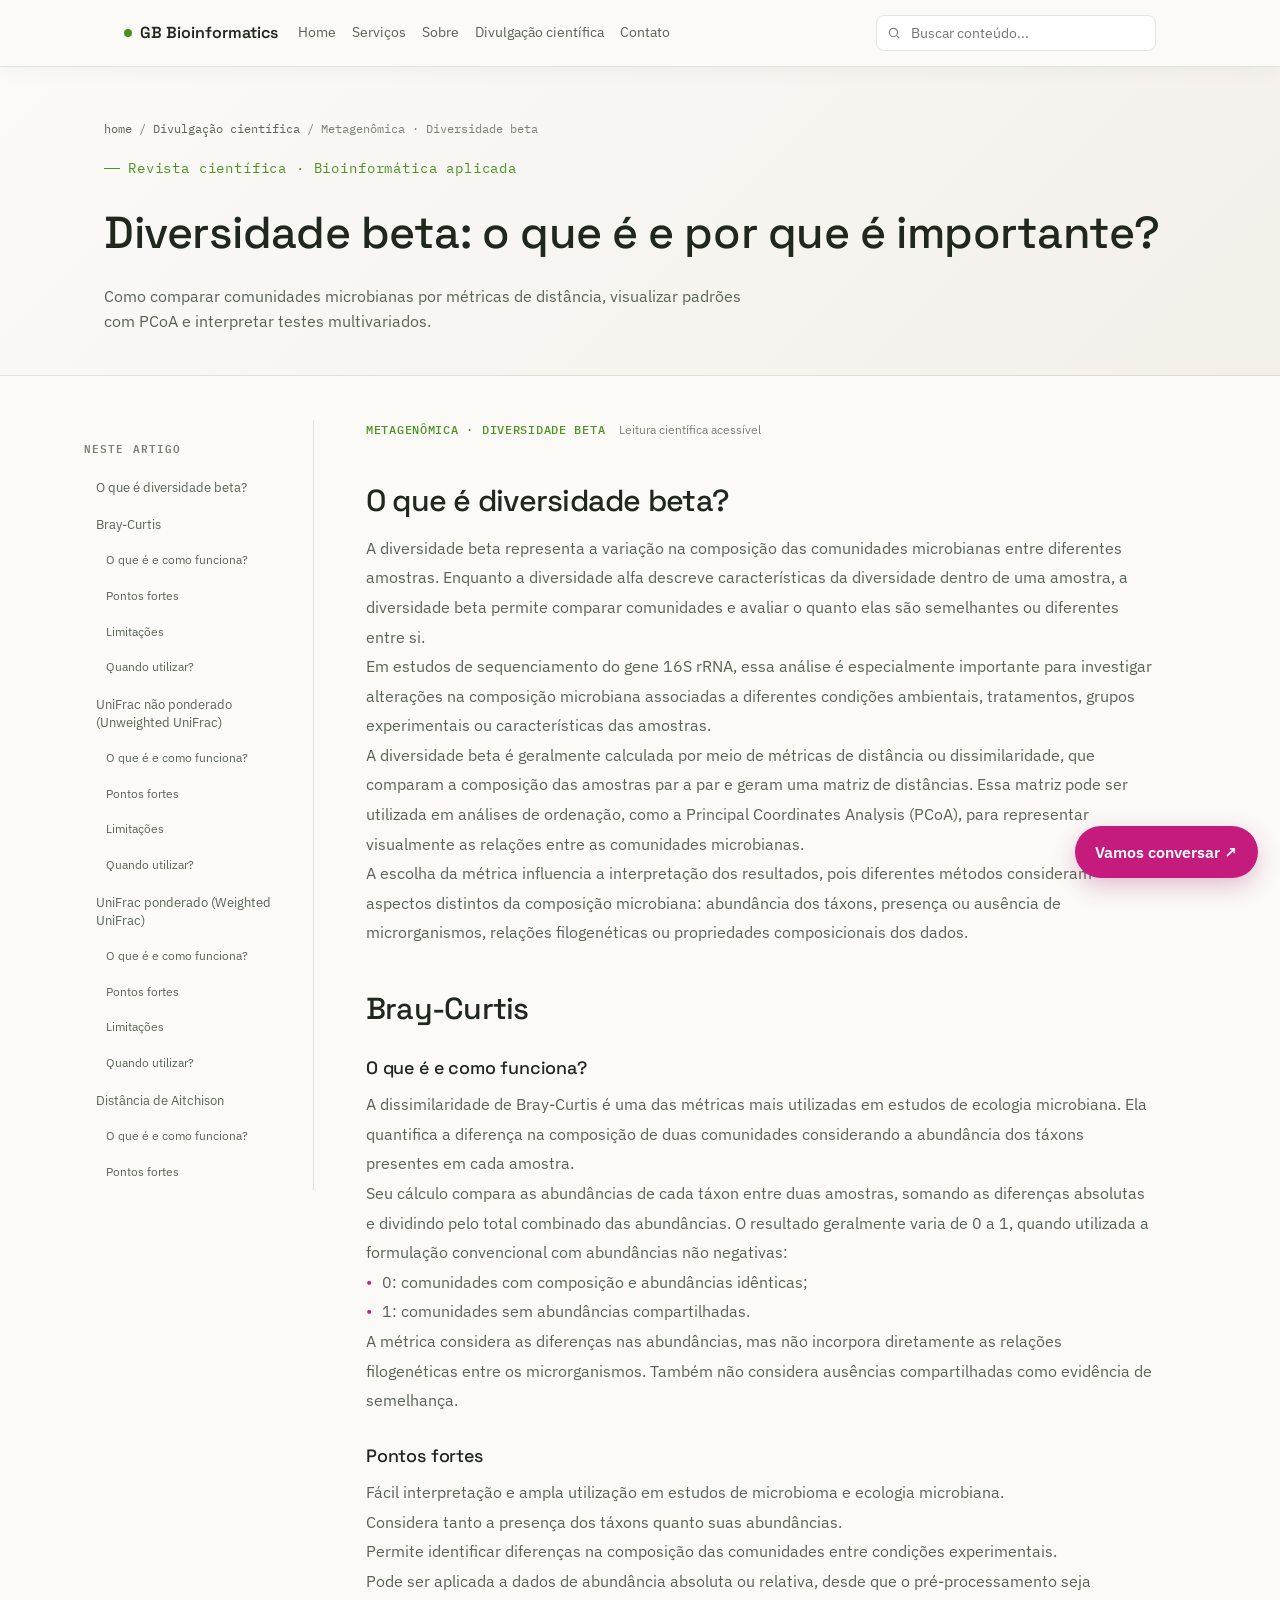
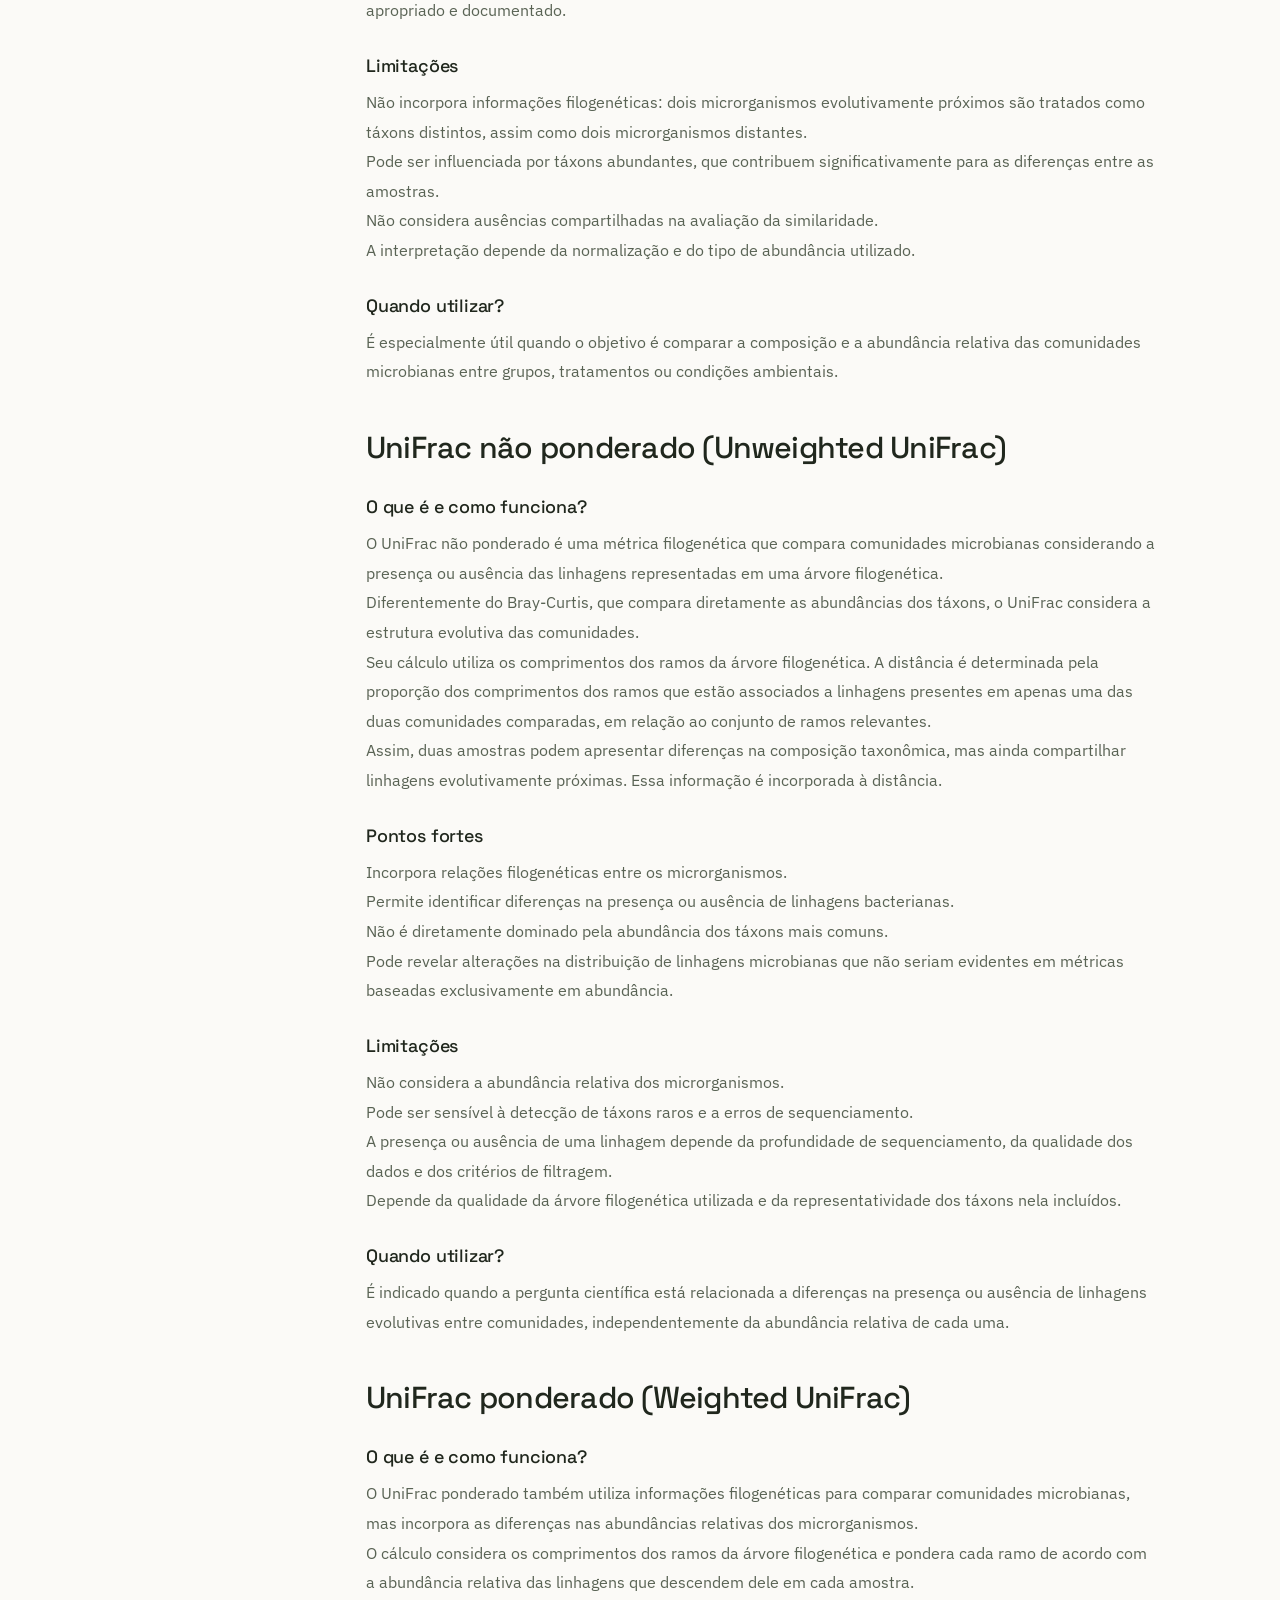
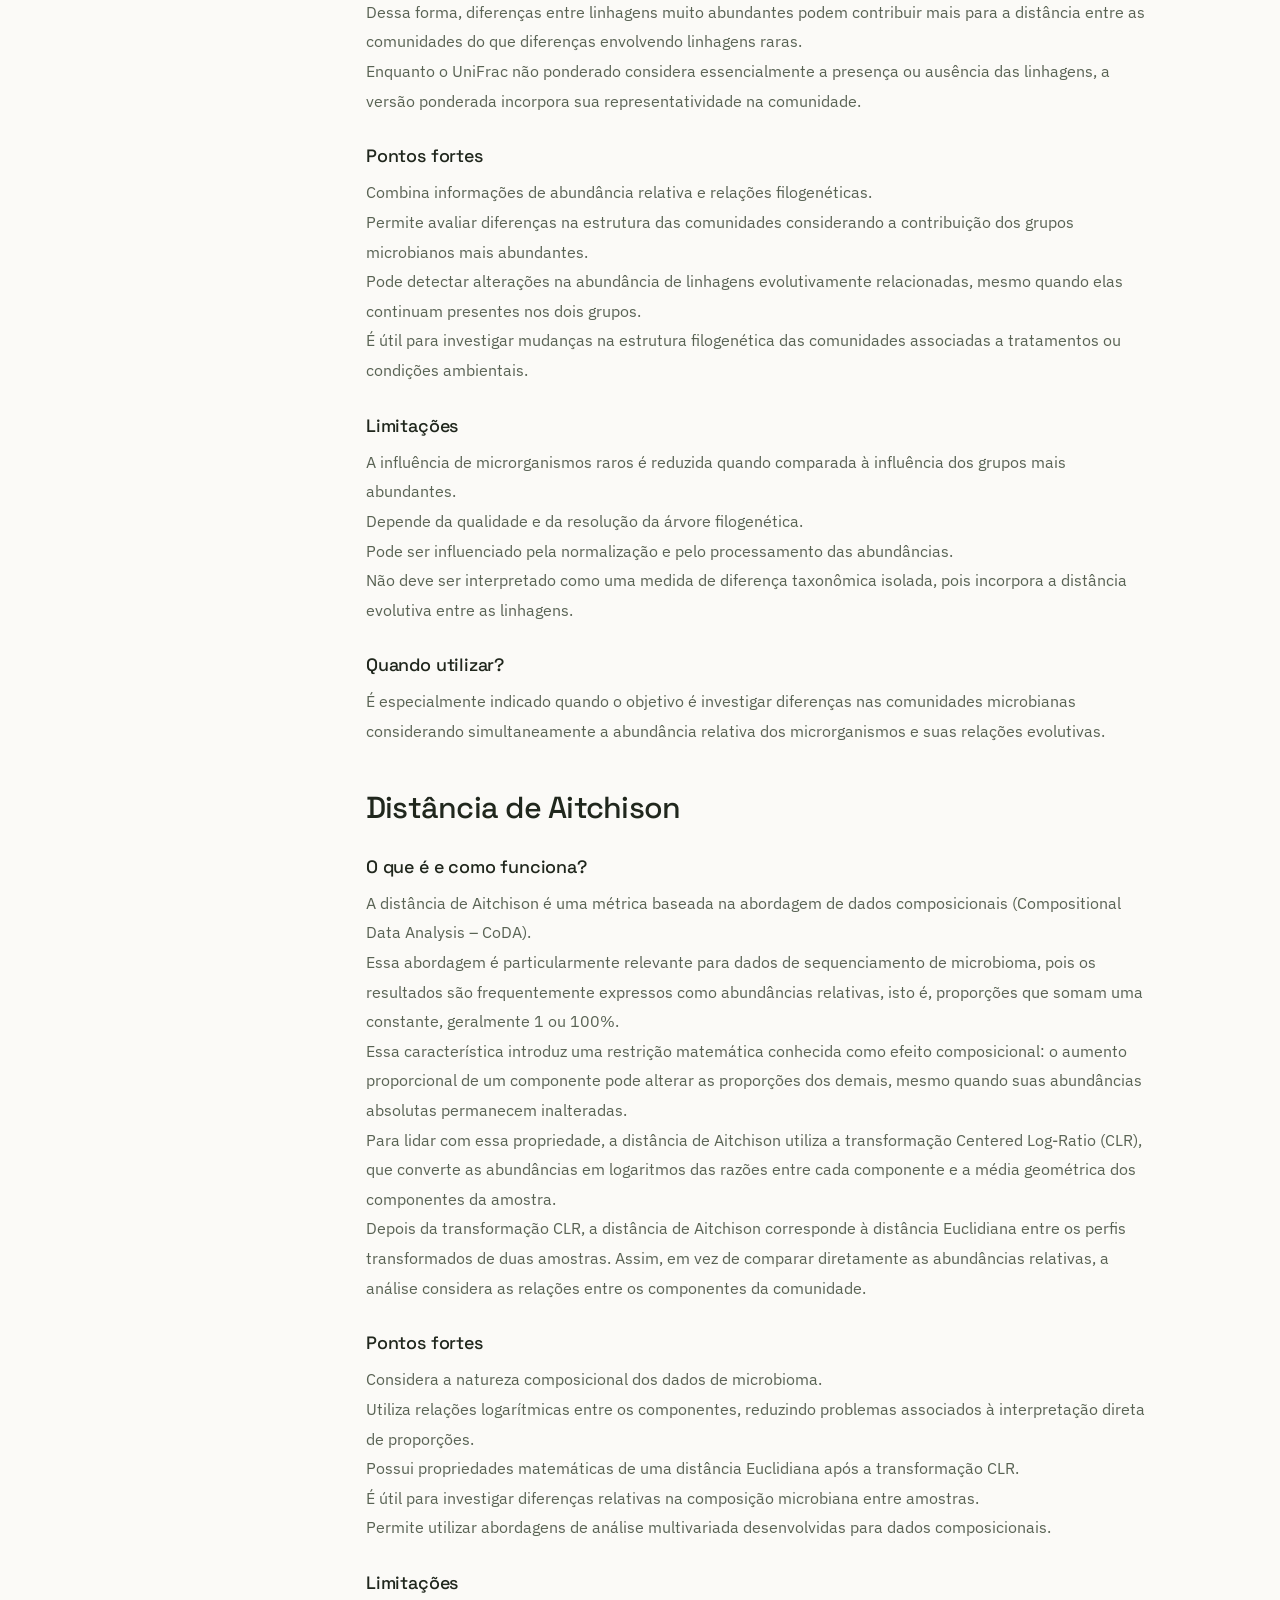
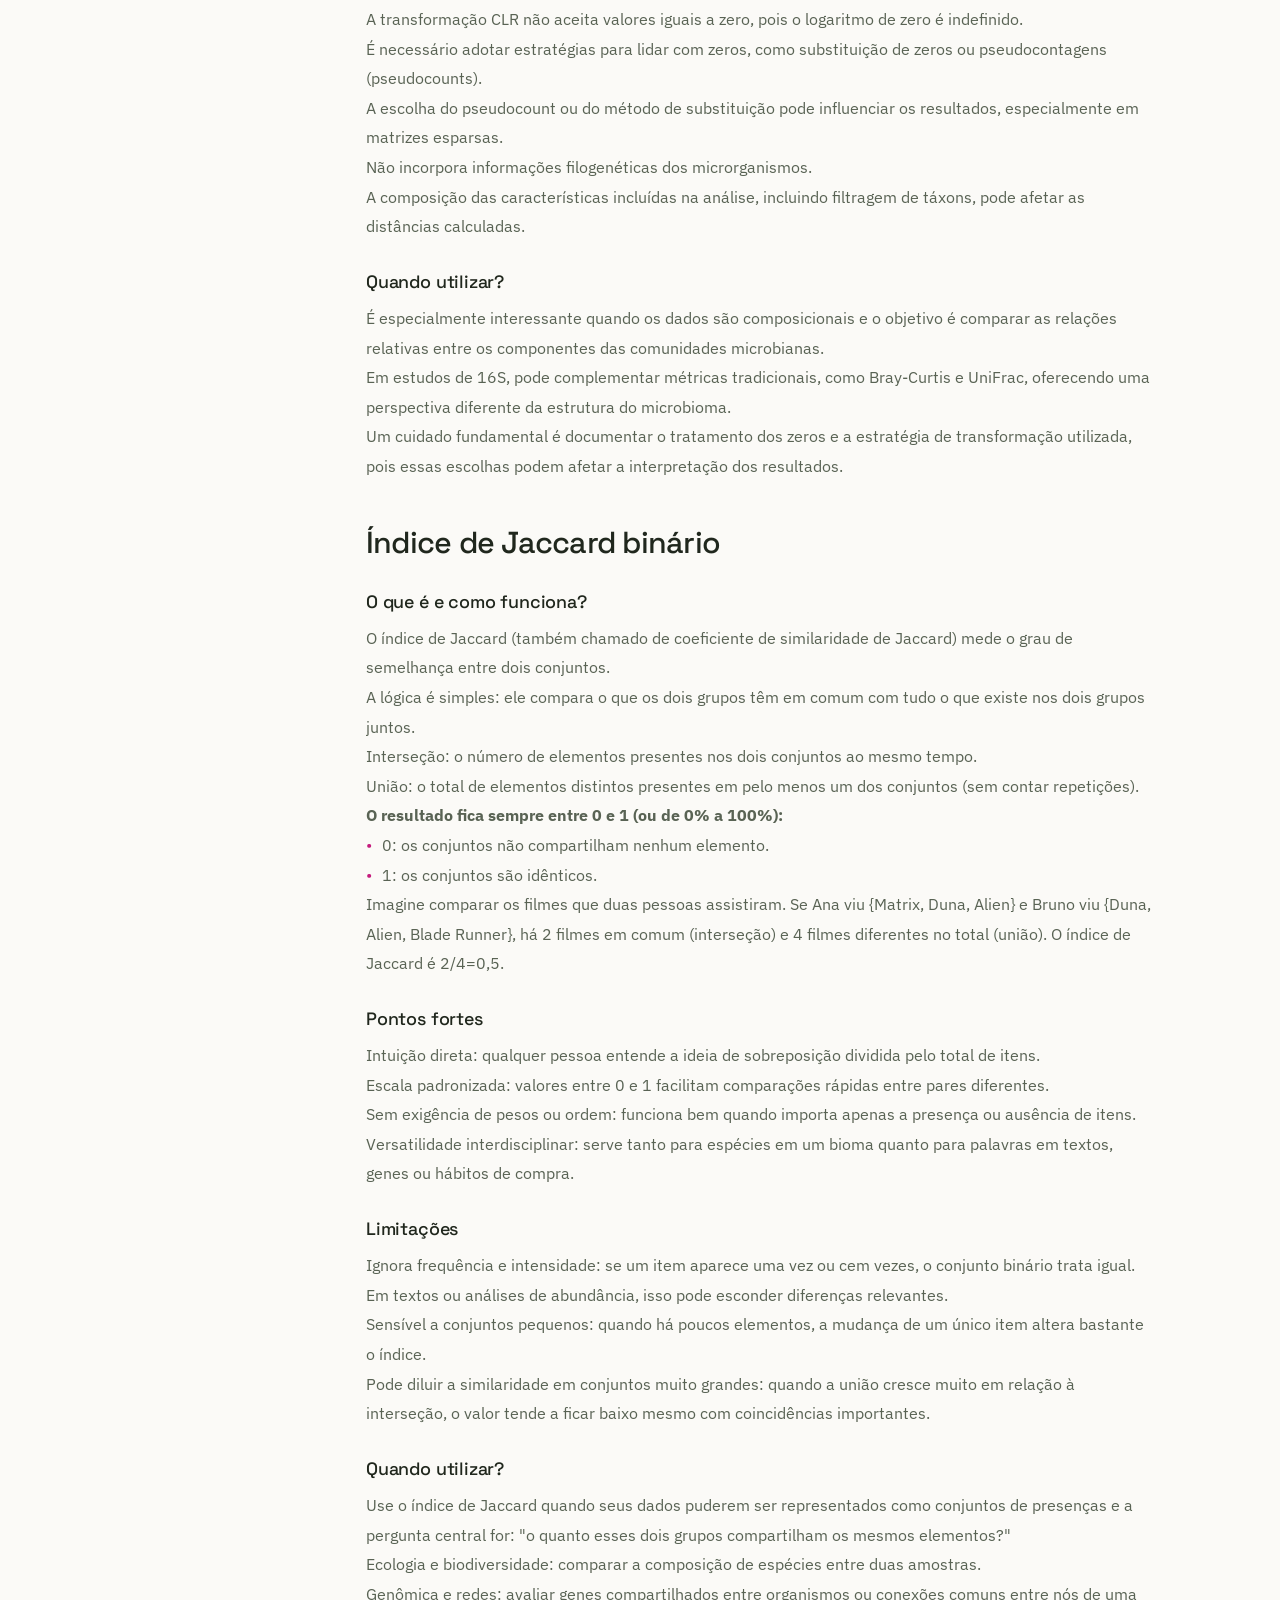
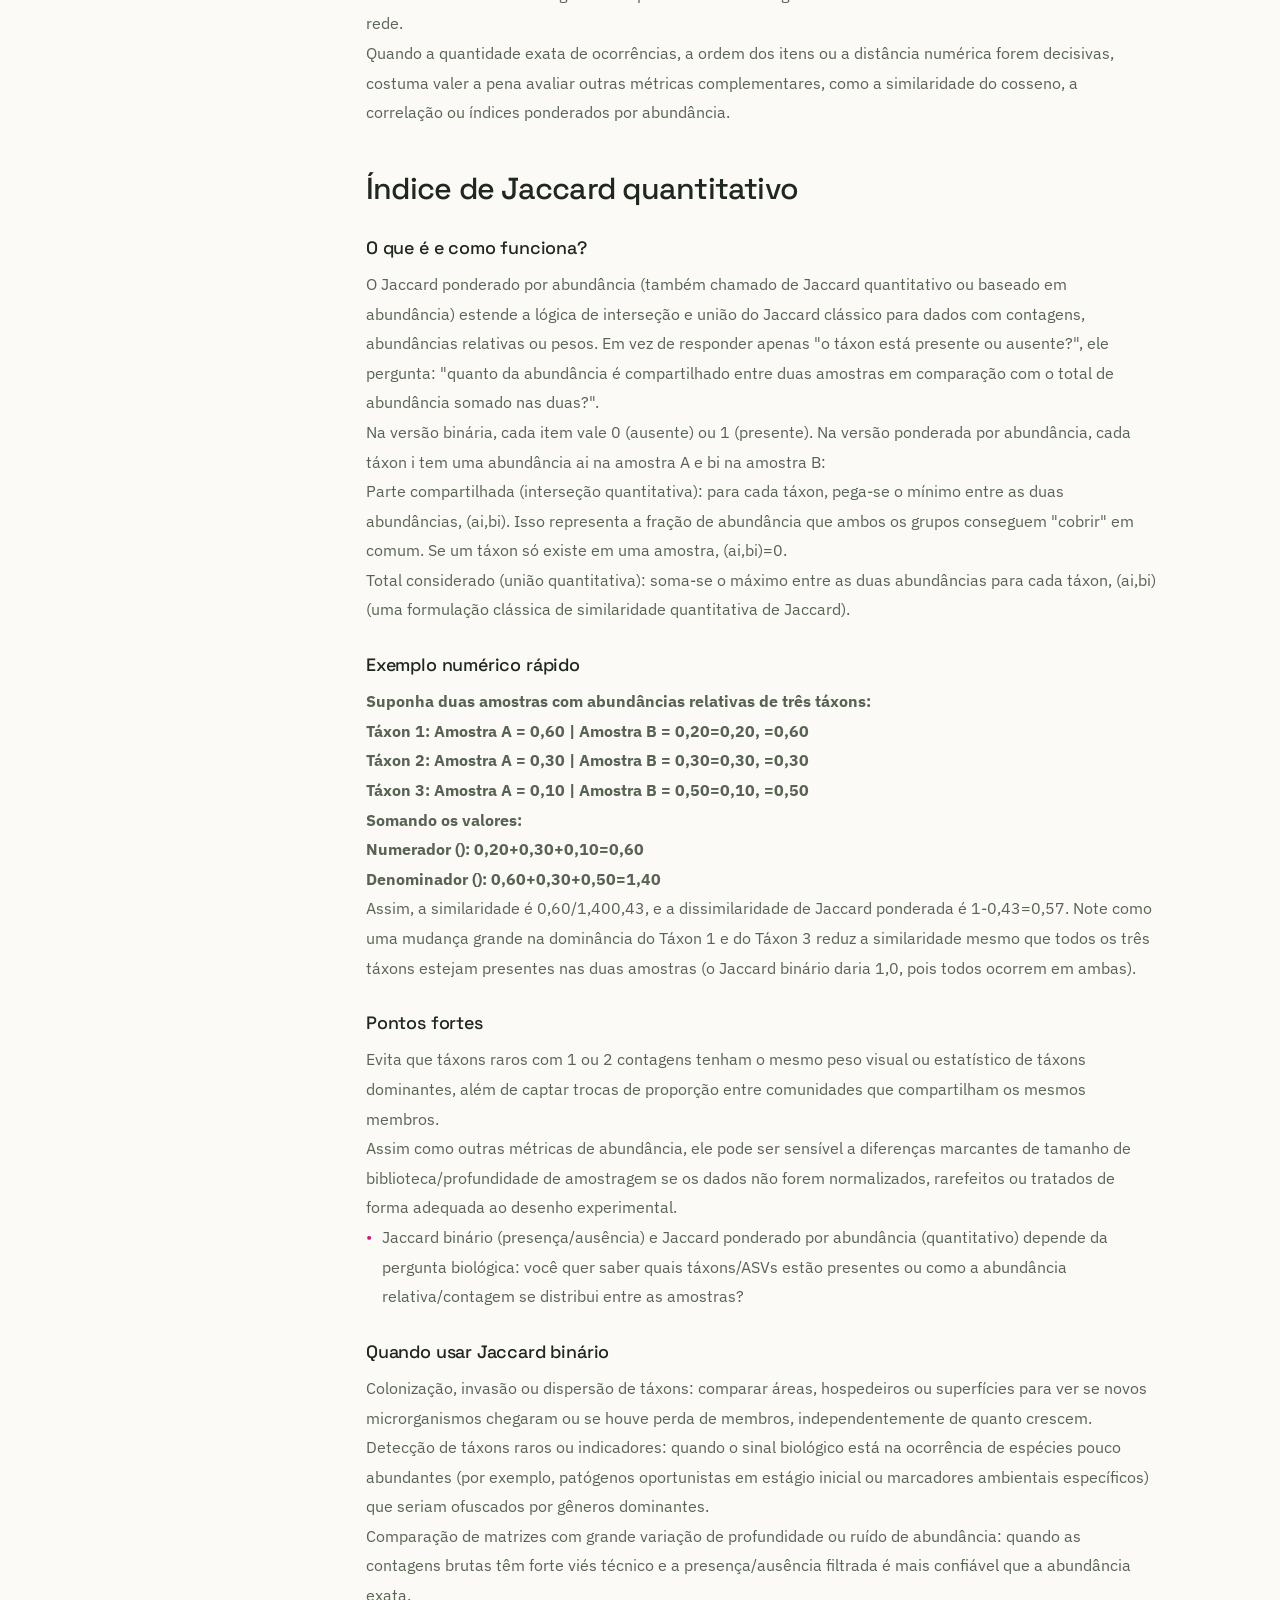
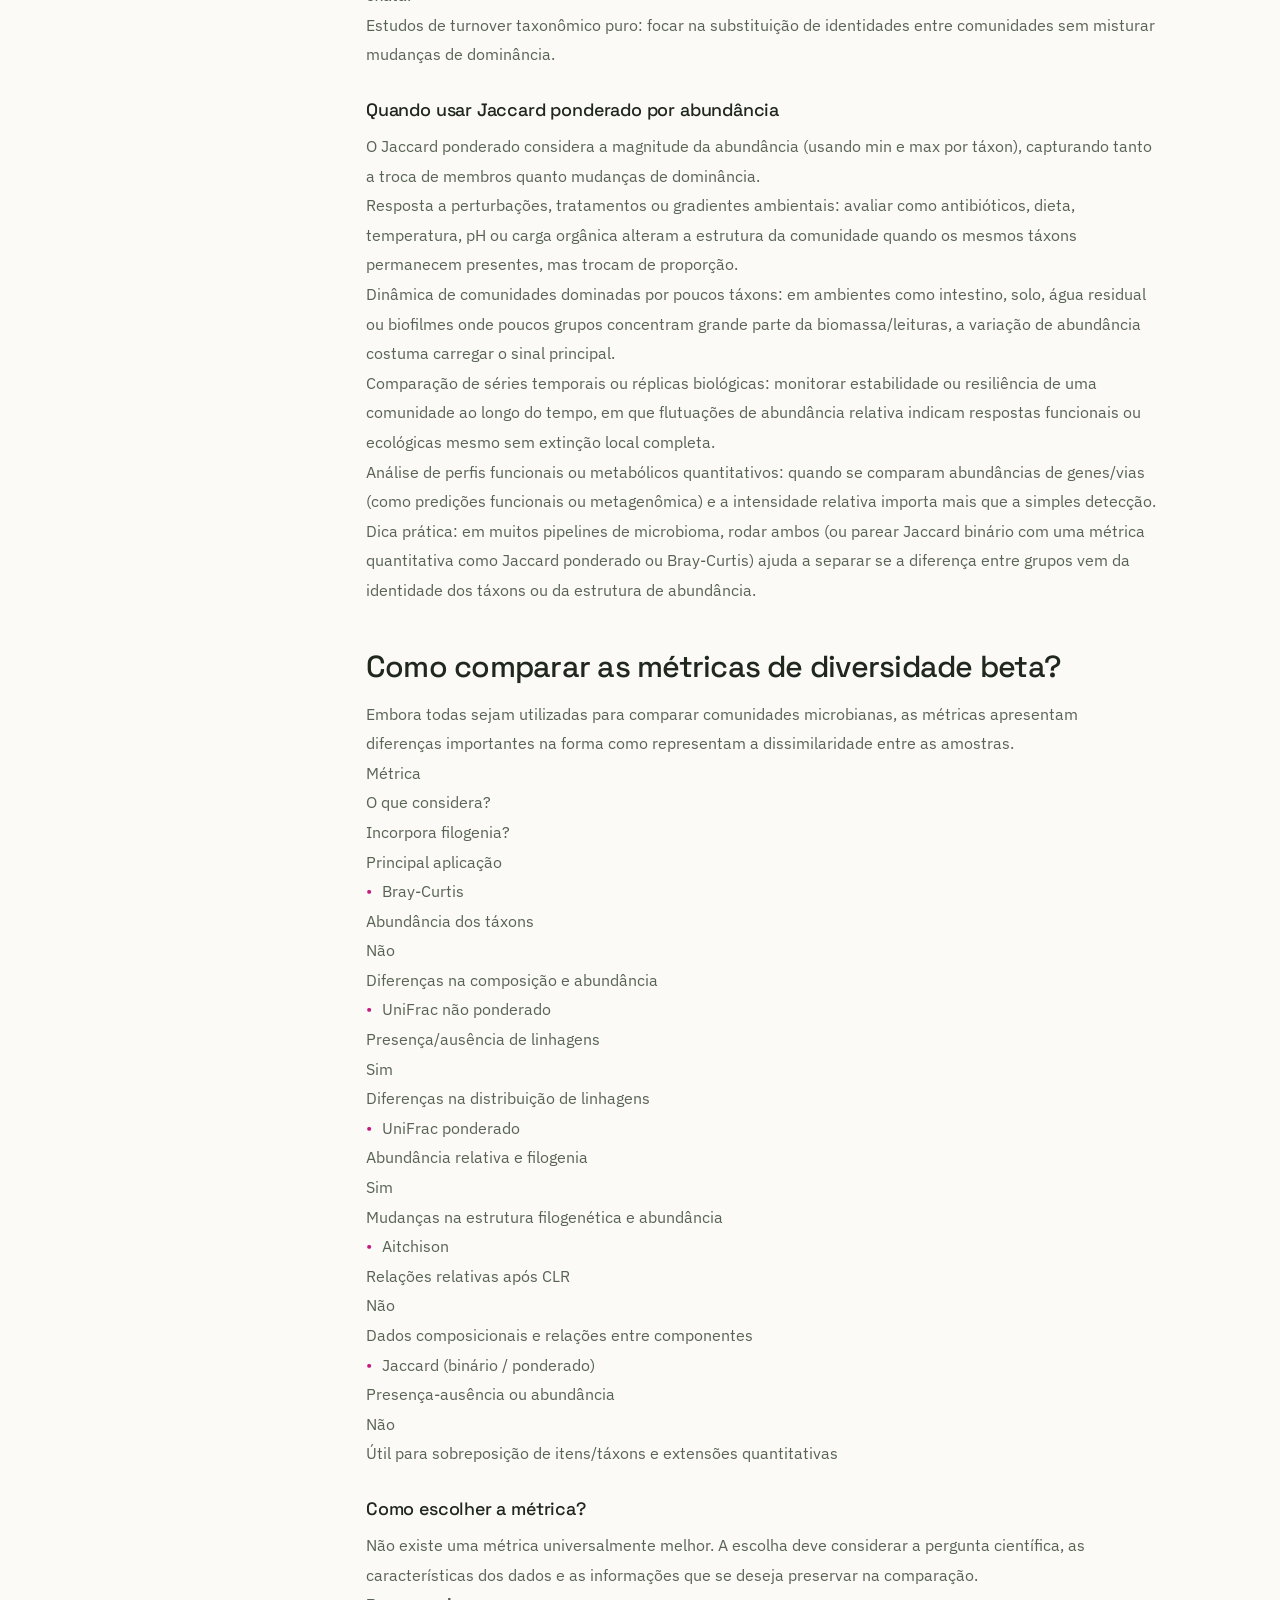
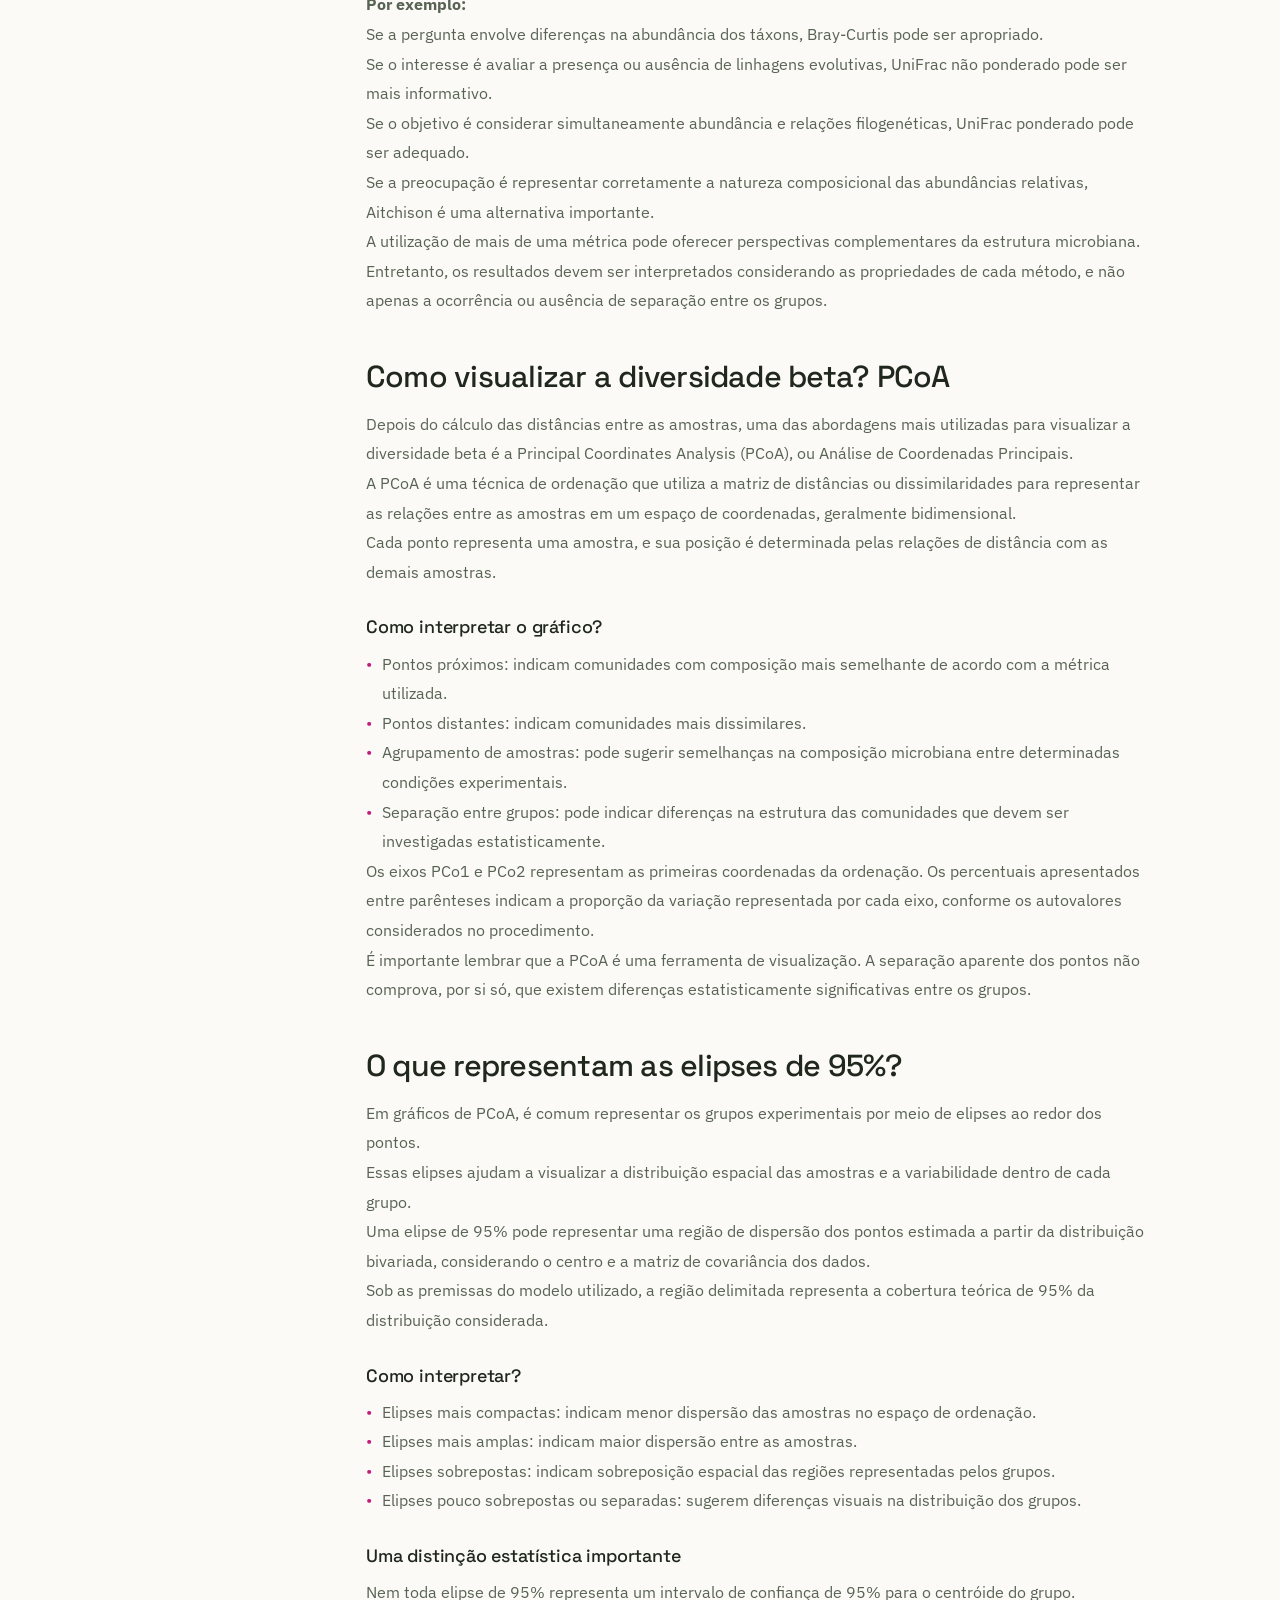
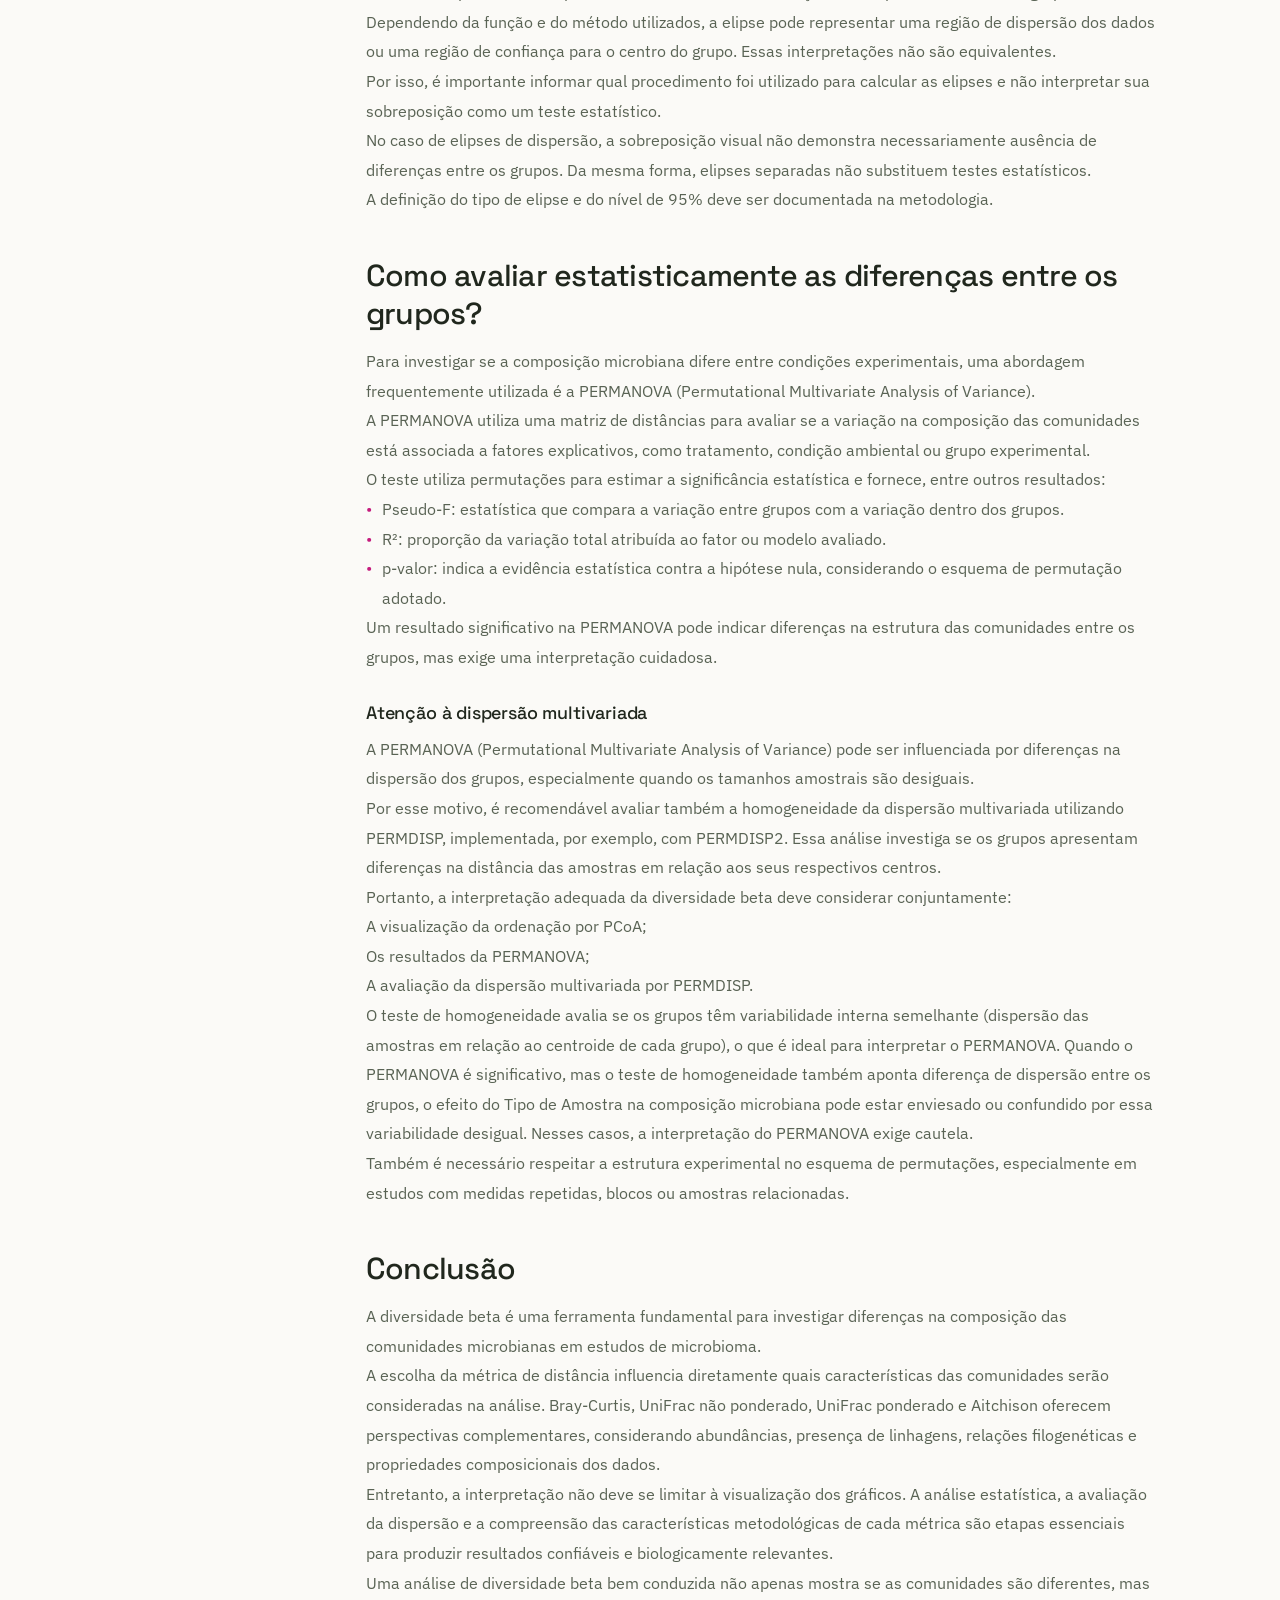
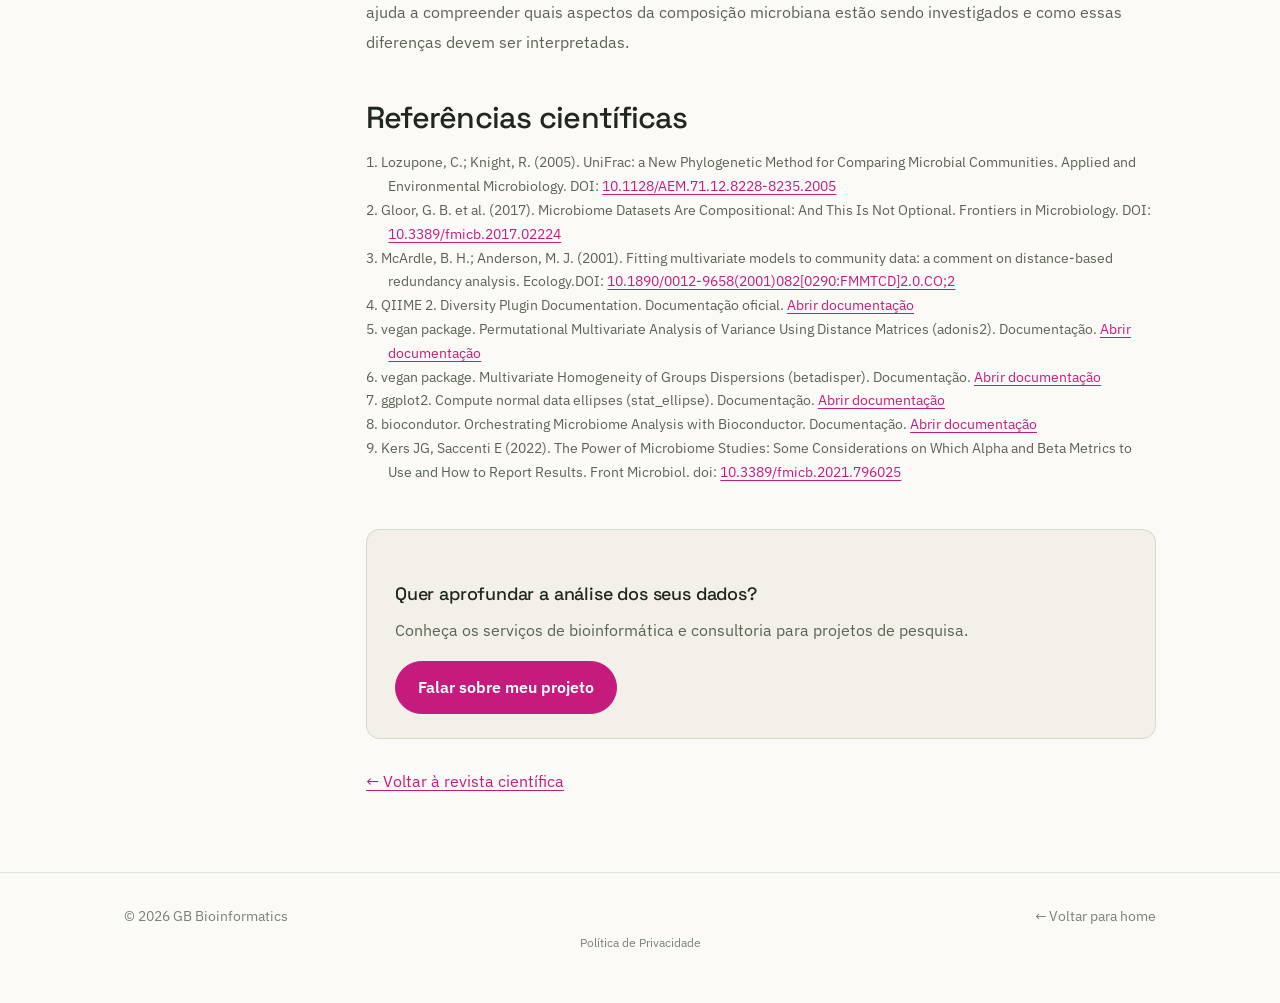
==== artigo-diversidade-beta.html @ c10f58a5 "Add files via upload" ====
<!DOCTYPE html>

<html lang="pt-BR">

  <head>

    <meta charset="UTF-8">

    <meta name="viewport" content="width=device-width, initial-scale=1.0">

    <title>Diversidade beta: o que é e por que é importante? | GB Bioinformatics
    
    </title>

    <meta name="description" content="Artigo sobre diversidade beta em microbiomas: Bray-Curtis, UniFrac, Aitchison, Jaccard, PCoA, elipses de 95%, PERMANOVA e PERMDISP.">

    <link rel="stylesheet" href="style.css">

    <link rel="preconnect" href="https://fonts.googleapis.com">

    <link rel="preconnect" href="https://fonts.gstatic.com" crossorigin>

    <link href="https://fonts.googleapis.com/css2?family=Space+Grotesk:wght@400;500;600&family=IBM+Plex+Sans:wght@400;500&family=IBM+Plex+Mono:wght@400;500&display=swap" rel="stylesheet">
  </head>

  <body>

    <nav class="nav">

      <div class="nav-inner"><button class="nav-toggle" id="nav-toggle" aria-label="Abrir menu"><span></span><span></span><span></span></button><a href="index.html" class="brand"><span class="brand-dot"></span>GB Bioinformatics</a>
        
        <div class="nav-links"><a href="index.html">Home</a><a href="index.html#servicos">Serviços</a><a href="index.html#sobre">Sobre</a><a href="divulgacao-cientifica.html">Divulgação científica</a><a href="index.html#contato">Contato</a>
        </div>

        <div class="nav-search"><input type="text" id="site-search" placeholder="Buscar conteúdo..." autocomplete="off">
          
          <div class="search-results" id="search-results">
          </div>
        </div>
      </div>
    </nav>

    <header class="detail-hero editorial-hero">

      <div class="container">

        <p class="breadcrumb"><a href="index.html">home</a> / <a href="divulgacao-cientifica.html">Divulgação científica</a> / Metagenômica · Diversidade beta
        
        </p>

        <p class="eyebrow">Revista científica · Bioinformática aplicada
        
        </p>

        <h1>Diversidade beta: o que é e por que é importante?
        
        </h1>

        <p class="lead">Como comparar comunidades microbianas por métricas de distância, visualizar padrões com PCoA e interpretar testes multivariados.
        
        </p>
      </div>
    </header>

    <section class="editorial-section">

      <div class="container editorial-layout">

        <aside class="article-toc" id="article-toc">

          <p class="toc-title">Neste artigo
          
          </p>

          <nav aria-label="Índice do artigo">
          </nav>
        </aside>

        <article class="article-content" id="article-content">

          <div class="article-meta"><span class="article-label">Metagenômica · Diversidade beta</span><span>Leitura científica acessível</span>
          </div>

          <h2 id="introducao">O que é diversidade beta?
          
          </h2>

          <p>A diversidade beta representa a variação na composição das comunidades microbianas entre diferentes amostras. Enquanto a diversidade alfa descreve características da diversidade dentro de uma amostra, a diversidade beta permite comparar comunidades e avaliar o quanto elas são semelhantes ou diferentes entre si.
          
          </p>

          <p>Em estudos de sequenciamento do gene 16S rRNA, essa análise é especialmente importante para investigar alterações na composição microbiana associadas a diferentes condições ambientais, tratamentos, grupos experimentais ou características das amostras.
          
          </p>

          <p>A diversidade beta é geralmente calculada por meio de métricas de distância ou dissimilaridade, que comparam a composição das amostras par a par e geram uma matriz de distâncias. Essa matriz pode ser utilizada em análises de ordenação, como a Principal Coordinates Analysis (PCoA), para representar visualmente as relações entre as comunidades microbianas.
          
          </p>

          <p>A escolha da métrica influencia a interpretação dos resultados, pois diferentes métodos consideram aspectos distintos da composição microbiana: abundância dos táxons, presença ou ausência de microrganismos, relações filogenéticas ou propriedades composicionais dos dados.
          
          </p>

          <h2 id="bray-curtis">Bray-Curtis
          
          </h2>

          <h3>O que é e como funciona?
          
          </h3>

          <p>A dissimilaridade de Bray-Curtis é uma das métricas mais utilizadas em estudos de ecologia microbiana. Ela quantifica a diferença na composição de duas comunidades considerando a abundância dos táxons presentes em cada amostra.
          
          </p>

          <p>Seu cálculo compara as abundâncias de cada táxon entre duas amostras, somando as diferenças absolutas e dividindo pelo total combinado das abundâncias. O resultado geralmente varia de 0 a 1, quando utilizada a formulação convencional com abundâncias não negativas:
          
          </p>

          <p class="article-bullet">0: comunidades com composição e abundâncias idênticas;
          
          </p>

          <p class="article-bullet">1: comunidades sem abundâncias compartilhadas.
          
          </p>

          <p>A métrica considera as diferenças nas abundâncias, mas não incorpora diretamente as relações filogenéticas entre os microrganismos. Também não considera ausências compartilhadas como evidência de semelhança.
          
          </p>

          <h3>Pontos fortes
          
          </h3>

          <p>Fácil interpretação e ampla utilização em estudos de microbioma e ecologia microbiana.
          
          </p>

          <p>Considera tanto a presença dos táxons quanto suas abundâncias.
          
          </p>

          <p>Permite identificar diferenças na composição das comunidades entre condições experimentais.
          
          </p>

          <p>Pode ser aplicada a dados de abundância absoluta ou relativa, desde que o pré-processamento seja apropriado e documentado.
          
          </p>

          <h3>Limitações
          
          </h3>

          <p>Não incorpora informações filogenéticas: dois microrganismos evolutivamente próximos são tratados como táxons distintos, assim como dois microrganismos distantes.
          
          </p>

          <p>Pode ser influenciada por táxons abundantes, que contribuem significativamente para as diferenças entre as amostras.
          
          </p>

          <p>Não considera ausências compartilhadas na avaliação da similaridade.
          
          </p>

          <p>A interpretação depende da normalização e do tipo de abundância utilizado.
          
          </p>

          <h3>Quando utilizar?
          
          </h3>

          <p>É especialmente útil quando o objetivo é comparar a composição e a abundância relativa das comunidades microbianas entre grupos, tratamentos ou condições ambientais.
          
          </p>

          <h2 id="unifrac-n-o-ponderado-unweighted-unifrac">UniFrac não ponderado (Unweighted UniFrac)
          
          </h2>

          <h3>O que é e como funciona?
          
          </h3>

          <p>O UniFrac não ponderado é uma métrica filogenética que compara comunidades microbianas considerando a presença ou ausência das linhagens representadas em uma árvore filogenética.
          
          </p>

          <p>Diferentemente do Bray-Curtis, que compara diretamente as abundâncias dos táxons, o UniFrac considera a estrutura evolutiva das comunidades.
          
          </p>

          <p>Seu cálculo utiliza os comprimentos dos ramos da árvore filogenética. A distância é determinada pela proporção dos comprimentos dos ramos que estão associados a linhagens presentes em apenas uma das duas comunidades comparadas, em relação ao conjunto de ramos relevantes.
          
          </p>

          <p>Assim, duas amostras podem apresentar diferenças na composição taxonômica, mas ainda compartilhar linhagens evolutivamente próximas. Essa informação é incorporada à distância.
          
          </p>

          <h3>Pontos fortes
          
          </h3>

          <p>Incorpora relações filogenéticas entre os microrganismos.
          
          </p>

          <p>Permite identificar diferenças na presença ou ausência de linhagens bacterianas.
          
          </p>

          <p>Não é diretamente dominado pela abundância dos táxons mais comuns.
          
          </p>

          <p>Pode revelar alterações na distribuição de linhagens microbianas que não seriam evidentes em métricas baseadas exclusivamente em abundância.
          
          </p>

          <h3>Limitações
          
          </h3>

          <p>Não considera a abundância relativa dos microrganismos.
          
          </p>

          <p>Pode ser sensível à detecção de táxons raros e a erros de sequenciamento.
          
          </p>

          <p>A presença ou ausência de uma linhagem depende da profundidade de sequenciamento, da qualidade dos dados e dos critérios de filtragem.
          
          </p>

          <p>Depende da qualidade da árvore filogenética utilizada e da representatividade dos táxons nela incluídos.
          
          </p>

          <h3>Quando utilizar?
          
          </h3>

          <p>É indicado quando a pergunta científica está relacionada a diferenças na presença ou ausência de linhagens evolutivas entre comunidades, independentemente da abundância relativa de cada uma.
          
          </p>

          <h2 id="unifrac-ponderado-weighted-unifrac">UniFrac ponderado (Weighted UniFrac)
          
          </h2>

          <h3>O que é e como funciona?
          
          </h3>

          <p>O UniFrac ponderado também utiliza informações filogenéticas para comparar comunidades microbianas, mas incorpora as diferenças nas abundâncias relativas dos microrganismos.
          
          </p>

          <p>O cálculo considera os comprimentos dos ramos da árvore filogenética e pondera cada ramo de acordo com a abundância relativa das linhagens que descendem dele em cada amostra.
          
          </p>

          <p>Dessa forma, diferenças entre linhagens muito abundantes podem contribuir mais para a distância entre as comunidades do que diferenças envolvendo linhagens raras.
          
          </p>

          <p>Enquanto o UniFrac não ponderado considera essencialmente a presença ou ausência das linhagens, a versão ponderada incorpora sua representatividade na comunidade.
          
          </p>

          <h3>Pontos fortes
          
          </h3>

          <p>Combina informações de abundância relativa e relações filogenéticas.
          
          </p>

          <p>Permite avaliar diferenças na estrutura das comunidades considerando a contribuição dos grupos microbianos mais abundantes.
          
          </p>

          <p>Pode detectar alterações na abundância de linhagens evolutivamente relacionadas, mesmo quando elas continuam presentes nos dois grupos.
          
          </p>

          <p>É útil para investigar mudanças na estrutura filogenética das comunidades associadas a tratamentos ou condições ambientais.
          
          </p>

          <h3>Limitações
          
          </h3>

          <p>A influência de microrganismos raros é reduzida quando comparada à influência dos grupos mais abundantes.
          
          </p>

          <p>Depende da qualidade e da resolução da árvore filogenética.
          
          </p>

          <p>Pode ser influenciado pela normalização e pelo processamento das abundâncias.
          
          </p>

          <p>Não deve ser interpretado como uma medida de diferença taxonômica isolada, pois incorpora a distância evolutiva entre as linhagens.
          
          </p>

          <h3>Quando utilizar?
          
          </h3>

          <p>É especialmente indicado quando o objetivo é investigar diferenças nas comunidades microbianas considerando simultaneamente a abundância relativa dos microrganismos e suas relações evolutivas.
          
          </p>

          <h2 id="dist-ncia-de-aitchison">Distância de Aitchison
          
          </h2>

          <h3>O que é e como funciona?
          
          </h3>

          <p>A distância de Aitchison é uma métrica baseada na abordagem de dados composicionais (Compositional Data Analysis – CoDA).
          
          </p>

          <p>Essa abordagem é particularmente relevante para dados de sequenciamento de microbioma, pois os resultados são frequentemente expressos como abundâncias relativas, isto é, proporções que somam uma constante, geralmente 1 ou 100%.
          
          </p>

          <p>Essa característica introduz uma restrição matemática conhecida como efeito composicional: o aumento proporcional de um componente pode alterar as proporções dos demais, mesmo quando suas abundâncias absolutas permanecem inalteradas.
          
          </p>

          <p>Para lidar com essa propriedade, a distância de Aitchison utiliza a transformação Centered Log-Ratio (CLR), que converte as abundâncias em logaritmos das razões entre cada componente e a média geométrica dos componentes da amostra.
          
          </p>

          <p>Depois da transformação CLR, a distância de Aitchison corresponde à distância Euclidiana entre os perfis transformados de duas amostras. Assim, em vez de comparar diretamente as abundâncias relativas, a análise considera as relações entre os componentes da comunidade.
          
          </p>

          <h3>Pontos fortes
          
          </h3>

          <p>Considera a natureza composicional dos dados de microbioma.
          
          </p>

          <p>Utiliza relações logarítmicas entre os componentes, reduzindo problemas associados à interpretação direta de proporções.
          
          </p>

          <p>Possui propriedades matemáticas de uma distância Euclidiana após a transformação CLR.
          
          </p>

          <p>É útil para investigar diferenças relativas na composição microbiana entre amostras.
          
          </p>

          <p>Permite utilizar abordagens de análise multivariada desenvolvidas para dados composicionais.
          
          </p>

          <h3>Limitações
          
          </h3>

          <p>A transformação CLR não aceita valores iguais a zero, pois o logaritmo de zero é indefinido.
          
          </p>

          <p>É necessário adotar estratégias para lidar com zeros, como substituição de zeros ou pseudocontagens (pseudocounts).
          
          </p>

          <p>A escolha do pseudocount ou do método de substituição pode influenciar os resultados, especialmente em matrizes esparsas.
          
          </p>

          <p>Não incorpora informações filogenéticas dos microrganismos.
          
          </p>

          <p>A composição das características incluídas na análise, incluindo filtragem de táxons, pode afetar as distâncias calculadas.
          
          </p>

          <h3>Quando utilizar?
          
          </h3>

          <p>É especialmente interessante quando os dados são composicionais e o objetivo é comparar as relações relativas entre os componentes das comunidades microbianas.
          
          </p>

          <p>Em estudos de 16S, pode complementar métricas tradicionais, como Bray-Curtis e UniFrac, oferecendo uma perspectiva diferente da estrutura do microbioma.
          
          </p>

          <p>Um cuidado fundamental é documentar o tratamento dos zeros e a estratégia de transformação utilizada, pois essas escolhas podem afetar a interpretação dos resultados.
          
          </p>

          <h2 id="ndice-de-jaccard-bin-rio">Índice de Jaccard binário
          
          </h2>

          <h3>O que é e como funciona?
          
          </h3>

          <p>O índice de Jaccard (também chamado de coeficiente de similaridade de Jaccard) mede o grau de semelhança entre dois conjuntos.
          
          </p>

          <p>A lógica é simples: ele compara o que os dois grupos têm em comum com tudo o que existe nos dois grupos juntos.
          
          </p>

          <p>Interseção: o número de elementos presentes nos dois conjuntos ao mesmo tempo.
          
          </p>

          <p>União: o total de elementos distintos presentes em pelo menos um dos conjuntos (sem contar repetições).
          
          </p>

          <p><strong>O resultado fica sempre entre 0 e 1 (ou de 0% a 100%):</strong>
          </p>

          <p class="article-bullet">0: os conjuntos não compartilham nenhum elemento.
          
          </p>

          <p class="article-bullet">1: os conjuntos são idênticos.
          
          </p>

          <p>Imagine comparar os filmes que duas pessoas assistiram. Se Ana viu {Matrix, Duna, Alien} e Bruno viu {Duna, Alien, Blade Runner}, há 2 filmes em comum (interseção) e 4 filmes diferentes no total (união). O índice de Jaccard é 2/4=0,5.
          
          </p>

          <h3>Pontos fortes
          
          </h3>

          <p>Intuição direta: qualquer pessoa entende a ideia de sobreposição dividida pelo total de itens.
          
          </p>

          <p>Escala padronizada: valores entre 0 e 1 facilitam comparações rápidas entre pares diferentes.
          
          </p>

          <p>Sem exigência de pesos ou ordem: funciona bem quando importa apenas a presença ou ausência de itens.
          
          </p>

          <p>Versatilidade interdisciplinar: serve tanto para espécies em um bioma quanto para palavras em textos, genes ou hábitos de compra.
          
          </p>

          <h3>Limitações
          
          </h3>

          <p>Ignora frequência e intensidade: se um item aparece uma vez ou cem vezes, o conjunto binário trata igual. Em textos ou análises de abundância, isso pode esconder diferenças relevantes.
          
          </p>

          <p>Sensível a conjuntos pequenos: quando há poucos elementos, a mudança de um único item altera bastante o índice.
          
          </p>

          <p>Pode diluir a similaridade em conjuntos muito grandes: quando a união cresce muito em relação à interseção, o valor tende a ficar baixo mesmo com coincidências importantes.
          
          </p>

          <h3>Quando utilizar?
          
          </h3>

          <p>Use o índice de Jaccard quando seus dados puderem ser representados como conjuntos de presenças e a pergunta central for: &quot;o quanto esses dois grupos compartilham os mesmos elementos?&quot;
          
          </p>

          <p>Ecologia e biodiversidade: comparar a composição de espécies entre duas amostras.
          
          </p>

          <p>Genômica e redes: avaliar genes compartilhados entre organismos ou conexões comuns entre nós de uma rede.
          
          </p>

          <p>Quando a quantidade exata de ocorrências, a ordem dos itens ou a distância numérica forem decisivas, costuma valer a pena avaliar outras métricas complementares, como a similaridade do cosseno, a correlação ou índices ponderados por abundância.
          
          </p>

          <h2 id="ndice-de-jaccard-quantitativo">Índice de Jaccard quantitativo
          
          </h2>

          <h3>O que é e como funciona?
          
          </h3>

          <p>O Jaccard ponderado por abundância (também chamado de Jaccard quantitativo ou baseado em abundância) estende a lógica de interseção e união do Jaccard clássico para dados com contagens, abundâncias relativas ou pesos. Em vez de responder apenas &quot;o táxon está presente ou ausente?&quot;, ele pergunta: &quot;quanto da abundância é compartilhado entre duas amostras em comparação com o total de abundância somado nas duas?&quot;.
          
          </p>

          <p>Na versão binária, cada item vale 0 (ausente) ou 1 (presente). Na versão ponderada por abundância, cada táxon i tem uma abundância ai na amostra A e bi na amostra B:
          
          </p>

          <p>Parte compartilhada (interseção quantitativa): para cada táxon, pega-se o mínimo entre as duas abundâncias, (ai,bi). Isso representa a fração de abundância que ambos os grupos conseguem &quot;cobrir&quot; em comum. Se um táxon só existe em uma amostra, (ai,bi)=0.
          
          </p>

          <p>Total considerado (união quantitativa): soma-se o máximo entre as duas abundâncias para cada táxon, (ai,bi) (uma formulação clássica de similaridade quantitativa de Jaccard).
          
          </p>

          <h3>Exemplo numérico rápido
          
          </h3>

          <p><strong>Suponha duas amostras com abundâncias relativas de três táxons:</strong>
          </p>

          <p><strong>Táxon 1: Amostra A = 0,60 | Amostra B = 0,20=0,20, =0,60</strong>
          </p>

          <p><strong>Táxon 2: Amostra A = 0,30 | Amostra B = 0,30=0,30, =0,30</strong>
          </p>

          <p><strong>Táxon 3: Amostra A = 0,10 | Amostra B = 0,50=0,10, =0,50</strong>
          </p>

          <p><strong>Somando os valores:</strong>
          </p>

          <p><strong>Numerador (): 0,20+0,30+0,10=0,60</strong>
          </p>

          <p><strong>Denominador (): 0,60+0,30+0,50=1,40</strong>
          </p>

          <p>Assim, a similaridade é 0,60/1,400,43, e a dissimilaridade de Jaccard ponderada é 1-0,43=0,57. Note como uma mudança grande na dominância do Táxon 1 e do Táxon 3 reduz a similaridade mesmo que todos os três táxons estejam presentes nas duas amostras (o Jaccard binário daria 1,0, pois todos ocorrem em ambas).
          
          </p>

          <h3>Pontos fortes
          
          </h3>

          <p>Evita que táxons raros com 1 ou 2 contagens tenham o mesmo peso visual ou estatístico de táxons dominantes, além de captar trocas de proporção entre comunidades que compartilham os mesmos membros.
          
          </p>

          <p>Assim como outras métricas de abundância, ele pode ser sensível a diferenças marcantes de tamanho de biblioteca/profundidade de amostragem se os dados não forem normalizados, rarefeitos ou tratados de forma adequada ao desenho experimental.
          
          </p>

          <p class="article-bullet">Jaccard binário (presença/ausência) e Jaccard ponderado por abundância (quantitativo) depende da pergunta biológica: você quer saber quais táxons/ASVs estão presentes ou como a abundância relativa/contagem se distribui entre as amostras?
          
          </p>

          <h3>Quando usar Jaccard binário
          
          </h3>

          <p>Colonização, invasão ou dispersão de táxons: comparar áreas, hospedeiros ou superfícies para ver se novos microrganismos chegaram ou se houve perda de membros, independentemente de quanto crescem.
          
          </p>

          <p>Detecção de táxons raros ou indicadores: quando o sinal biológico está na ocorrência de espécies pouco abundantes (por exemplo, patógenos oportunistas em estágio inicial ou marcadores ambientais específicos) que seriam ofuscados por gêneros dominantes.
          
          </p>

          <p>Comparação de matrizes com grande variação de profundidade ou ruído de abundância: quando as contagens brutas têm forte viés técnico e a presença/ausência filtrada é mais confiável que a abundância exata.
          
          </p>

          <p>Estudos de turnover taxonômico puro: focar na substituição de identidades entre comunidades sem misturar mudanças de dominância.
          
          </p>

          <h3>Quando usar Jaccard ponderado por abundância
          
          </h3>

          <p>O Jaccard ponderado considera a magnitude da abundância (usando min e max por táxon), capturando tanto a troca de membros quanto mudanças de dominância.
          
          </p>

          <p>Resposta a perturbações, tratamentos ou gradientes ambientais: avaliar como antibióticos, dieta, temperatura, pH ou carga orgânica alteram a estrutura da comunidade quando os mesmos táxons permanecem presentes, mas trocam de proporção.
          
          </p>

          <p>Dinâmica de comunidades dominadas por poucos táxons: em ambientes como intestino, solo, água residual ou biofilmes onde poucos grupos concentram grande parte da biomassa/leituras, a variação de abundância costuma carregar o sinal principal.
          
          </p>

          <p>Comparação de séries temporais ou réplicas biológicas: monitorar estabilidade ou resiliência de uma comunidade ao longo do tempo, em que flutuações de abundância relativa indicam respostas funcionais ou ecológicas mesmo sem extinção local completa.
          
          </p>

          <p>Análise de perfis funcionais ou metabólicos quantitativos: quando se comparam abundâncias de genes/vias (como predições funcionais ou metagenômica) e a intensidade relativa importa mais que a simples detecção.
          
          </p>

          <p>Dica prática: em muitos pipelines de microbioma, rodar ambos (ou parear Jaccard binário com uma métrica quantitativa como Jaccard ponderado ou Bray-Curtis) ajuda a separar se a diferença entre grupos vem da identidade dos táxons ou da estrutura de abundância.
          
          </p>

          <h2 id="como-comparar-as-m-tricas-de-diversidade-beta">Como comparar as métricas de diversidade beta?
          
          </h2>

          <p>Embora todas sejam utilizadas para comparar comunidades microbianas, as métricas apresentam diferenças importantes na forma como representam a dissimilaridade entre as amostras.
          
          </p>

          <p>Métrica
          
          </p>

          <p>O que considera?
          
          </p>

          <p>Incorpora filogenia?
          
          </p>

          <p>Principal aplicação
          
          </p>

          <p class="article-bullet">Bray-Curtis
          
          </p>

          <p>Abundância dos táxons
          
          </p>

          <p>Não
          
          </p>

          <p>Diferenças na composição e abundância
          
          </p>

          <p class="article-bullet">UniFrac não ponderado
          
          </p>

          <p>Presença/ausência de linhagens
          
          </p>

          <p>Sim
          
          </p>

          <p>Diferenças na distribuição de linhagens
          
          </p>

          <p class="article-bullet">UniFrac ponderado
          
          </p>

          <p>Abundância relativa e filogenia
          
          </p>

          <p>Sim
          
          </p>

          <p>Mudanças na estrutura filogenética e abundância
          
          </p>

          <p class="article-bullet">Aitchison
          
          </p>

          <p>Relações relativas após CLR
          
          </p>

          <p>Não
          
          </p>

          <p>Dados composicionais e relações entre componentes
          
          </p>

          <p class="article-bullet">Jaccard (binário / ponderado)
          
          </p>

          <p>Presença-ausência ou abundância
          
          </p>

          <p>Não
          
          </p>

          <p>Útil para sobreposição de itens/táxons e extensões quantitativas
          
          </p>

          <h3>Como escolher a métrica?
          
          </h3>

          <p>Não existe uma métrica universalmente melhor. A escolha deve considerar a pergunta científica, as características dos dados e as informações que se deseja preservar na comparação.
          
          </p>

          <p><strong>Por exemplo:</strong>
          </p>

          <p>Se a pergunta envolve diferenças na abundância dos táxons, Bray-Curtis pode ser apropriado.
          
          </p>

          <p>Se o interesse é avaliar a presença ou ausência de linhagens evolutivas, UniFrac não ponderado pode ser mais informativo.
          
          </p>

          <p>Se o objetivo é considerar simultaneamente abundância e relações filogenéticas, UniFrac ponderado pode ser adequado.
          
          </p>

          <p>Se a preocupação é representar corretamente a natureza composicional das abundâncias relativas, Aitchison é uma alternativa importante.
          
          </p>

          <p>A utilização de mais de uma métrica pode oferecer perspectivas complementares da estrutura microbiana. Entretanto, os resultados devem ser interpretados considerando as propriedades de cada método, e não apenas a ocorrência ou ausência de separação entre os grupos.
          
          </p>

          <h2 id="como-visualizar-a-diversidade-beta-pcoa">Como visualizar a diversidade beta? PCoA
          
          </h2>

          <p>Depois do cálculo das distâncias entre as amostras, uma das abordagens mais utilizadas para visualizar a diversidade beta é a Principal Coordinates Analysis (PCoA), ou Análise de Coordenadas Principais.
          
          </p>

          <p>A PCoA é uma técnica de ordenação que utiliza a matriz de distâncias ou dissimilaridades para representar as relações entre as amostras em um espaço de coordenadas, geralmente bidimensional.
          
          </p>

          <p>Cada ponto representa uma amostra, e sua posição é determinada pelas relações de distância com as demais amostras.
          
          </p>

          <h3>Como interpretar o gráfico?
          
          </h3>

          <p class="article-bullet">Pontos próximos: indicam comunidades com composição mais semelhante de acordo com a métrica utilizada.
          
          </p>

          <p class="article-bullet">Pontos distantes: indicam comunidades mais dissimilares.
          
          </p>

          <p class="article-bullet">Agrupamento de amostras: pode sugerir semelhanças na composição microbiana entre determinadas condições experimentais.
          
          </p>

          <p class="article-bullet">Separação entre grupos: pode indicar diferenças na estrutura das comunidades que devem ser investigadas estatisticamente.
          
          </p>

          <p>Os eixos PCo1 e PCo2 representam as primeiras coordenadas da ordenação. Os percentuais apresentados entre parênteses indicam a proporção da variação representada por cada eixo, conforme os autovalores considerados no procedimento.
          
          </p>

          <p>É importante lembrar que a PCoA é uma ferramenta de visualização. A separação aparente dos pontos não comprova, por si só, que existem diferenças estatisticamente significativas entre os grupos.
          
          </p>

          <h2 id="o-que-representam-as-elipses-de-95">O que representam as elipses de 95%?
          
          </h2>

          <p>Em gráficos de PCoA, é comum representar os grupos experimentais por meio de elipses ao redor dos pontos.
          
          </p>

          <p>Essas elipses ajudam a visualizar a distribuição espacial das amostras e a variabilidade dentro de cada grupo.
          
          </p>

          <p>Uma elipse de 95% pode representar uma região de dispersão dos pontos estimada a partir da distribuição bivariada, considerando o centro e a matriz de covariância dos dados.
          
          </p>

          <p>Sob as premissas do modelo utilizado, a região delimitada representa a cobertura teórica de 95% da distribuição considerada.
          
          </p>

          <h3>Como interpretar?
          
          </h3>

          <p class="article-bullet">Elipses mais compactas: indicam menor dispersão das amostras no espaço de ordenação.
          
          </p>

          <p class="article-bullet">Elipses mais amplas: indicam maior dispersão entre as amostras.
          
          </p>

          <p class="article-bullet">Elipses sobrepostas: indicam sobreposição espacial das regiões representadas pelos grupos.
          
          </p>

          <p class="article-bullet">Elipses pouco sobrepostas ou separadas: sugerem diferenças visuais na distribuição dos grupos.
          
          </p>

          <h3>Uma distinção estatística importante
          
          </h3>

          <p>Nem toda elipse de 95% representa um intervalo de confiança de 95% para o centróide do grupo.
          
          </p>

          <p>Dependendo da função e do método utilizados, a elipse pode representar uma região de dispersão dos dados ou uma região de confiança para o centro do grupo. Essas interpretações não são equivalentes.
          
          </p>

          <p>Por isso, é importante informar qual procedimento foi utilizado para calcular as elipses e não interpretar sua sobreposição como um teste estatístico.
          
          </p>

          <p>No caso de elipses de dispersão, a sobreposição visual não demonstra necessariamente ausência de diferenças entre os grupos. Da mesma forma, elipses separadas não substituem testes estatísticos.
          
          </p>

          <p>A definição do tipo de elipse e do nível de 95% deve ser documentada na metodologia.
          
          </p>

          <h2 id="como-avaliar-estatisticamente-as-diferen-as-entre-os-grupos">Como avaliar estatisticamente as diferenças entre os grupos?
          
          </h2>

          <p>Para investigar se a composição microbiana difere entre condições experimentais, uma abordagem frequentemente utilizada é a PERMANOVA (Permutational Multivariate Analysis of Variance).
          
          </p>

          <p>A PERMANOVA utiliza uma matriz de distâncias para avaliar se a variação na composição das comunidades está associada a fatores explicativos, como tratamento, condição ambiental ou grupo experimental.
          
          </p>

          <p>O teste utiliza permutações para estimar a significância estatística e fornece, entre outros resultados:
          
          </p>

          <p class="article-bullet">Pseudo-F: estatística que compara a variação entre grupos com a variação dentro dos grupos.
          
          </p>

          <p class="article-bullet">R²: proporção da variação total atribuída ao fator ou modelo avaliado.
          
          </p>

          <p class="article-bullet">p-valor: indica a evidência estatística contra a hipótese nula, considerando o esquema de permutação adotado.
          
          </p>

          <p>Um resultado significativo na PERMANOVA pode indicar diferenças na estrutura das comunidades entre os grupos, mas exige uma interpretação cuidadosa.
          
          </p>

          <h3>Atenção à dispersão multivariada
          
          </h3>

          <p>A PERMANOVA (Permutational Multivariate Analysis of Variance) pode ser influenciada por diferenças na dispersão dos grupos, especialmente quando os tamanhos amostrais são desiguais.
          
          </p>

          <p>Por esse motivo, é recomendável avaliar também a homogeneidade da dispersão multivariada utilizando PERMDISP, implementada, por exemplo, com PERMDISP2. Essa análise investiga se os grupos apresentam diferenças na distância das amostras em relação aos seus respectivos centros.
          
          </p>

          <p>Portanto, a interpretação adequada da diversidade beta deve considerar conjuntamente:
          
          </p>

          <p>A visualização da ordenação por PCoA;
          
          </p>

          <p>Os resultados da PERMANOVA;
          
          </p>

          <p>A avaliação da dispersão multivariada por PERMDISP.
          
          </p>

          <p>O teste de homogeneidade avalia se os grupos têm variabilidade interna semelhante (dispersão das amostras em relação ao centroide de cada grupo), o que é ideal para interpretar o PERMANOVA. Quando o PERMANOVA é significativo, mas o teste de homogeneidade também aponta diferença de dispersão entre os grupos, o efeito do Tipo de Amostra na composição microbiana pode estar enviesado ou confundido por essa variabilidade desigual. Nesses casos, a interpretação do PERMANOVA exige cautela.
          
          </p>

          <p>Também é necessário respeitar a estrutura experimental no esquema de permutações, especialmente em estudos com medidas repetidas, blocos ou amostras relacionadas.
          
          </p>

          <h2 id="conclus-o">Conclusão
          
          </h2>

          <p>A diversidade beta é uma ferramenta fundamental para investigar diferenças na composição das comunidades microbianas em estudos de microbioma.
          
          </p>

          <p>A escolha da métrica de distância influencia diretamente quais características das comunidades serão consideradas na análise. Bray-Curtis, UniFrac não ponderado, UniFrac ponderado e Aitchison oferecem perspectivas complementares, considerando abundâncias, presença de linhagens, relações filogenéticas e propriedades composicionais dos dados.
          
          </p>

          <p>Entretanto, a interpretação não deve se limitar à visualização dos gráficos. A análise estatística, a avaliação da dispersão e a compreensão das características metodológicas de cada métrica são etapas essenciais para produzir resultados confiáveis e biologicamente relevantes.
          
          </p>

          <p>Uma análise de diversidade beta bem conduzida não apenas mostra se as comunidades são diferentes, mas ajuda a compreender quais aspectos da composição microbiana estão sendo investigados e como essas diferenças devem ser interpretadas.
          
          </p>

          <h2 id="refer-ncias-cient-ficas">Referências científicas
          
          </h2>

          <p class="reference-item">1. Lozupone, C.; Knight, R. (2005). UniFrac: a New Phylogenetic Method for Comparing Microbial Communities. Applied and Environmental Microbiology. DOI: <a href="https://doi.org/10.1128/AEM.71.12.8228-8235.2005" target="_blank" rel="noopener">10.1128/AEM.71.12.8228-8235.2005</a>
          </p>

          <p class="reference-item">2. Gloor, G. B. et al. (2017). Microbiome Datasets Are Compositional: And This Is Not Optional. Frontiers in Microbiology. DOI: <a href="https://doi.org/10.3389/fmicb.2017.02224" target="_blank" rel="noopener">10.3389/fmicb.2017.02224</a>
          </p>

          <p class="reference-item">3. McArdle, B. H.; Anderson, M. J. (2001). Fitting multivariate models to community data: a comment on distance-based redundancy analysis. Ecology.DOI: <a href="https://doi.org/10.1890/0012-9658(2001)082[0290:FMMTCD]2.0.CO;2" target="_blank" rel="noopener">10.1890/0012-9658(2001)082[0290:FMMTCD]2.0.CO;2</a>
          </p>

          <p class="reference-item">4. QIIME 2. Diversity Plugin Documentation. Documentação oficial. <a href="https://docs.qiime2.org/2024.10/plugins/available/diversity/" target="_blank" rel="noopener">Abrir documentação</a>
          </p>

          <p class="reference-item">5. vegan package. Permutational Multivariate Analysis of Variance Using Distance Matrices (adonis2). Documentação. <a href="https://rdrr.io/cran/vegan/man/adonis.html" target="_blank" rel="noopener">Abrir documentação</a>
          </p>

          <p class="reference-item">6. vegan package. Multivariate Homogeneity of Groups Dispersions (betadisper). Documentação. <a href="https://rdrr.io/cran/vegan/man/betadisper.html" target="_blank" rel="noopener">Abrir documentação</a>
          </p>

          <p class="reference-item">7. ggplot2. Compute normal data ellipses (stat_ellipse). Documentação. <a href="https://ggplot2.tidyverse.org/reference/stat_ellipse.html" target="_blank" rel="noopener">Abrir documentação</a>
          </p>

          <p class="reference-item">8. biocondutor. Orchestrating Microbiome Analysis with Bioconductor. Documentação. <a href="https://bioconductor.org/books/release/OMAR/" target="_blank" rel="noopener">Abrir documentação</a>
          </p>

          <p class="reference-item">9. Kers JG, Saccenti E (2022). The Power of Microbiome Studies: Some Considerations on Which Alpha and Beta Metrics to Use and How to Report Results. Front Microbiol. doi: <a href="https://doi.org/10.3389/fmicb.2021.796025" target="_blank" rel="noopener">10.3389/fmicb.2021.796025</a>
          </p>

          <div class="back-cta article-cta">

            <div>

              <h3>Quer aprofundar a análise dos seus dados?
              
              </h3>

              <p>Conheça os serviços de bioinformática e consultoria para projetos de pesquisa.
              
              </p>
            </div><a href="index.html#contato" class="btn btn-primary">Falar sobre meu projeto</a>
          </div>

          <p class="article-back"><a href="divulgacao-cientifica.html">← Voltar à revista científica</a>
          </p>
        </article>
      </div>
    </section><a class="floating-contact" href="index.html#contato">Vamos conversar ↗</a>
    
    <footer>

      <div class="container footer-inner"><span>© 2026 GB Bioinformatics</span><a href="index.html">← Voltar para home</a>
      </div>

      <div class="container" style="padding-bottom:16px;text-align:center"><a href="politica-de-privacidade.html" style="font-size:12px;color:var(--text-tertiary)">Política de Privacidade</a>
      </div>
    </footer><script src="script.js">
    
    </script>

    <!-- Cloudflare Web Analytics --><script type='module' src='https://static.cloudflareinsights.com/beacon.min.js' data-cf-beacon='{"token": "6b4488f28a99471791528139cd4b5e89"}'>
    
    </script>

    <!-- End Cloudflare Web Analytics -->
  </body>
</html>
---- style.css ----
:root{
  --bg:#FBFAF7;
  --bg-elevated:#F3F0EA;
  --bg-card:#FFFFFF;
  --border:rgba(39,100,25,0.14);
  --border-strong:rgba(39,100,25,0.28);
  --text:#20271D;
  --text-secondary:#596354;
  --text-tertiary:#788273;
  --green:#4D9221;
  --green-dim:rgba(127,188,65,0.16);
  --purple:#8E0152;
  --purple-dim:rgba(197,27,125,0.10);
  --coral:#C51B7D;
  --coral-dim:rgba(222,119,174,0.16);
  --pink:#C51B7D;
  --pink-dim:rgba(241,182,218,0.30);
  --amber:#7FBC41;
  --amber-dim:rgba(184,225,134,0.25);
  --mono:'IBM Plex Mono',monospace;
  --display:'Space Grotesk',sans-serif;
  --body:'IBM Plex Sans',sans-serif;
  --radius:14px;
}

*{box-sizing:border-box;}
html{scroll-behavior:smooth;}
body{
  margin:0;
  background:var(--bg);
  color:var(--text);
  font-family:var(--body);
  font-size:16px;
  line-height:1.65;
  -webkit-font-smoothing:antialiased;
}
a{color:inherit;text-decoration:none;}
h1,h2,h3{font-family:var(--display);font-weight:500;margin:0;letter-spacing:-0.01em;}
p{margin:0;}
img,svg{max-width:100%;display:block;}
.container{max-width:1080px;margin:0 auto;padding:0 24px;}

/* ---------- NAV ---------- */
.nav{position:sticky;top:0;z-index:60;
  background:rgba(251,250,247,0.94);
  backdrop-filter:blur(10px);
  border-bottom:2px solid var(--border);}

.nav-inner{max-width:1080px;margin:0 auto;padding:25px 45px;
  display:flex;align-items:center;gap:24px;}

.brand{font-family:var(--mono);font-size:16px;font-weight:500;
  display:flex;align-items:center;gap:8px;white-space:nowrap;color:var(--text);}

.brand-dot{width:8px;height:8px;border-radius:50%;background:var(--green);box-shadow:0 0 8px var(--green);}
.nav-links{display:flex;gap:20px;font-size:14px;color:var(--text-secondary);white-space:nowrap;}
.nav-links a:hover{color:var(--text);}
.nav-search{position:relative;flex:1;max-width:280px;margin-left:auto;}
.nav-search input{
  width:100%;background:var(--bg-elevated);border:1px solid var(--border);
  border-radius:8px;padding:8px 12px 8px 34px;color:var(--text);font-family:var(--body);
  font-size:14px;outline:none;
}
.nav-search input:focus{border-color:var(--green);}
.nav-search::before{
  content:'';position:absolute;left:11px;top:50%;transform:translateY(-50%);
  width:14px;height:14px;
  background:var(--text-tertiary);
  -webkit-mask:url("data:image/svg+xml,%3Csvg xmlns='http://www.w3.org/2000/svg' viewBox='0 0 24 24' fill='none' stroke='currentColor' stroke-width='2'%3E%3Ccircle cx='11' cy='11' r='7'/%3E%3Cline x1='21' y1='21' x2='16.65' y2='16.65'/%3E%3C/svg%3E") no-repeat center;
  mask:url("data:image/svg+xml,%3Csvg xmlns='http://www.w3.org/2000/svg' viewBox='0 0 24 24' fill='none' stroke='currentColor' stroke-width='2'%3E%3Ccircle cx='11' cy='11' r='7'/%3E%3Cline x1='21' y1='21' x2='16.65' y2='16.65'/%3E%3C/svg%3E") no-repeat center;
}
.search-results{
  position:absolute;top:calc(100% + 6px);left:0;right:0;
  background:var(--bg-card);border:1px solid var(--border-strong);
  border-radius:8px;overflow:hidden;display:none;box-shadow:0 8px 24px rgba(32,39,29,0.12);
}
.search-results.active{display:block;}
.search-results a{
  display:block;padding:10px 12px;font-size:15px;border-bottom:1px solid var(--border);
}
.search-results a:last-child{border-bottom:none;}
.search-results a:hover{background:var(--bg-elevated);}
.search-results .sr-tag{color:var(--text-tertiary);font-size:13px;font-family:var(--mono);}
.search-empty{padding:10px 12px;font-size:14px;color:var(--text-tertiary);}

/* ---------- Hamburguer button — mobile only ---------- */
.nav-toggle {
  display: none;
  flex-direction: column;
  gap: 5px;
  cursor: pointer;
  margin-left: auto;
  padding: 4px;
  background: none;
  border: none;
}
.nav-toggle span {
  display: block;
  width: 22px;
  height: 2px;
  background: var(--text);
  border-radius: 2px;
  transition: transform .2s, opacity .2s;
}

@media (max-width:760px) {
  .nav-toggle { display: flex; }

  .nav-links {
    display: none;
    position: absolute;
    top: 100%;
    left: 0;
    right: 0;
    background: var(--bg-card);
    border-bottom: 1px solid var(--border);
    flex-direction: column;
    padding: 16px 24px;
    gap: 16px;
    font-size: 15px;
  }
  .nav-links.open { display: flex; }
}

/* ---------- HERO ---------- */
.hero{padding:78px 0 54px;}
.hero-grid{display:grid;grid-template-columns:1.1fr 1fr;gap:48px;align-items:center;}
.eyebrow{
  font-family:var(--mono);font-size:14px;color:var(--green);
  letter-spacing:0.06em;margin-bottom:16px;display:flex;align-items:center;gap:8px;
}
.eyebrow::before{content:'';width:16px;height:1px;background:var(--green);}
.hero h1{font-size:42px;line-height:1.15;margin-bottom:18px;}
.hero h1 em{font-style:normal;color:var(--green);}
.hero p.lead{font-size:16px;color:var(--text-secondary);margin-bottom:28px;max-width:480px;}
.cta-row{display:flex;gap:12px;flex-wrap:wrap;}
.btn{
  display:inline-flex;align-items:center;gap:8px;
  padding:11px 20px;border-radius:8px;font-size:16px;font-weight:500;
  border:1px solid var(--border-strong);cursor:pointer;transition:transform .15s ease;
}
.btn:hover{transform:translateY(-1px);}
.btn-primary{background:var(--green);color:#06170F;border-color:var(--green);}
.btn-ghost{background:transparent;color:var(--text);}

/* terminal signature element */
.terminal{
  background:var(--bg-card);border:1px solid var(--border-strong);border-radius:var(--radius);
  overflow:hidden;box-shadow:0 20px 60px rgba(0,0,0,0.35);
}
.terminal-bar{
  display:flex;align-items:center;gap:6px;padding:10px 14px;
  border-bottom:1px solid var(--border);background:var(--bg-elevated);
}
.terminal-dot{width:9px;height:9px;border-radius:50%;}
.terminal-body{
  padding:18px 20px;font-family:var(--mono);font-size:12.5px;line-height:1.9;
  min-height:230px;color:var(--text-secondary);
}
.terminal-body .prompt{color:var(--green);}
.terminal-body .cmd{color:var(--text);}
.terminal-line{opacity:0;animation:reveal .4s forwards;}
.tag-out{display:inline-block;padding:1px 8px;border-radius:5px;font-size:11px;margin-right:6px;}
@keyframes reveal{to{opacity:1;}}
.cursor{display:inline-block;width:7px;height:14px;background:var(--green);vertical-align:middle;animation:blink 1s step-end infinite;}
@keyframes blink{50%{opacity:0;}}

/* ---------- SECTIONS ---------- */
section{padding:72px 0;}
.section-head{max-width:560px;margin:0 0 40px;}
.section-head .eyebrow{margin-bottom:12px;}
.section-head h2{font-size:29px;margin-bottom:12px;}
.section-head p{color:var(--text-secondary);font-size:16px;}

/* service cards grid */
.grid-services{display:grid;grid-template-columns:repeat(auto-fit,minmax(280px,1fr));gap:16px;}
.service-card{
  background:var(--bg-card);border:1px solid var(--border);border-radius:var(--radius);
  padding:22px 22px 20px;transition:border-color .15s ease, transform .15s ease;
}
.service-card:hover{border-color:var(--border-strong);transform:translateY(-2px);}
.service-tag{
  display:inline-block;font-family:var(--mono);font-size:12px;padding:3px 9px;border-radius:5px;margin-bottom:14px;
}
.service-card h3{font-size:17px;margin-bottom:8px;}
.service-card p{color:var(--text-secondary);font-size:13.5px;margin-bottom:16px;}
.service-link{font-size:13px;font-weight:500;display:inline-flex;align-items:center;gap:6px;}
.service-link .arrow{transition:transform .15s ease;}
.service-card:hover .arrow{transform:translateX(3px);}

/* about */
.about-body{display:grid;grid-template-columns:1fr 1fr;gap:48px;align-items:start;}
.about-body p{color:var(--text-secondary);font-size:15px;margin-bottom:14px;}
.stat-row{display:grid;grid-template-columns:1fr 1fr;gap:16px;margin-top:8px;}
.stat{background:var(--bg-elevated);border-radius:var(--radius);padding:16px;border:1px solid var(--border);}
.stat .num{font-family:var(--display);font-size:24px;color:var(--green);margin-bottom:4px;}
.stat .label{font-size:12.5px;color:var(--text-tertiary);}

/* contact chips (about section) */
.contact-chips{display:flex;gap:10px;flex-wrap:wrap;margin-top:24px;}
.contact-chip{
  display:inline-flex;align-items:center;gap:6px;font-size:13.5px;font-family:var(--mono);
  padding:8px 14px;border:1px solid var(--border-strong);border-radius:99px;color:var(--text-secondary);
  transition:border-color .15s ease,color .15s ease;
}
.contact-chip:hover{border-color:var(--green);color:var(--green);}

/* education list */
.edu-list{list-style:none;margin:0 0 24px;padding:0;}
.edu-list li{
  padding:14px 0;border-bottom:1px solid var(--border);
}
.edu-list li:last-child{border-bottom:none;}
.edu-period{font-family:var(--mono);font-size:12px;color:var(--green);margin-bottom:4px;}
.edu-title{font-size:14.5px;color:var(--text);margin-bottom:2px;}
.edu-inst{font-size:13px;color:var(--text-tertiary);}

/* contact form */
.contact-form{max-width:640px;}
.form-row{display:grid;grid-template-columns:1fr 1fr;gap:16px;margin-bottom:16px;}
.form-field{margin-bottom:16px;}
.form-field label{display:block;font-size:13px;color:var(--text-secondary);margin-bottom:6px;}
.form-field input,.form-field textarea{
  width:100%;background:var(--bg-card);border:1px solid var(--border);border-radius:8px;
  padding:11px 13px;color:var(--text);font-family:var(--body);font-size:14px;outline:none;resize:vertical;
}
.form-field input:focus,.form-field textarea:focus{border-color:var(--green);}
.contact-form .btn{border:none;cursor:pointer;font-family:var(--body);}
@media (max-width:600px){.form-row{grid-template-columns:1fr;}}

/* image carousel */
.carousel{
  background:var(--bg-card);border:1px solid var(--border);border-radius:var(--radius);
  overflow:hidden;
}
.carousel-viewport{position:relative;background:#F3F0EA;}
.carousel-track{display:flex;transition:transform .35s ease;}
.carousel-slide{min-width:100%;display:flex;align-items:center;justify-content:center;}
.carousel-slide img{width:100%;height:auto;display:block;}
.carousel-nav{
  position:absolute;top:50%;transform:translateY(-50%);
  width:34px;height:34px;border-radius:50%;
  background:rgba(11,15,14,0.75);border:1px solid var(--border-strong);
  color:var(--text);display:flex;align-items:center;justify-content:center;
  cursor:pointer;font-size:16px;user-select:none;
}
.carousel-nav:hover{background:rgba(11,15,14,0.95);}
.carousel-prev{left:12px;}
.carousel-next{right:12px;}
.carousel-meta{
  display:flex;align-items:center;justify-content:space-between;gap:12px;
  padding:14px 18px;border-top:1px solid var(--border);
}
.carousel-caption{font-size:13.5px;color:var(--text-secondary);}
.carousel-counter{font-family:var(--mono);font-size:12px;color:var(--text-tertiary);white-space:nowrap;}
.carousel-dots{display:flex;gap:6px;padding:0 18px 14px;flex-wrap:wrap;}
.carousel-dot{
  width:7px;height:7px;border-radius:50%;background:var(--border-strong);cursor:pointer;border:none;padding:0;
}
.carousel-dot.active{background:var(--green);}

/* footer */
footer{border-top:2px solid var(--border);padding:32px 10px;}

.footer-inner{display:flex;justify-content:space-between;flex-wrap:wrap;gap:12px;color:var(--text-tertiary);font-size:14px;}

/* ---------- SERVICE DETAIL PAGES ---------- */
.breadcrumb{font-family:var(--mono);font-size:12px;color:var(--text-tertiary);margin-bottom:18px;}
.breadcrumb a{color:var(--text-secondary);}
.detail-hero{padding:52px 0 40px;border-bottom:1px solid var(--border);}
.detail-hero h1{font-size:32px;margin-bottom:14px;}
.detail-hero p.lead{color:var(--text-secondary);font-size:15.5px;max-width:640px;}
.pill-row{display:flex;gap:8px;flex-wrap:wrap;margin-top:18px;}
.pill{font-family:var(--mono);font-size:12px;padding:4px 10px;border-radius:99px;border:1px solid var(--border-strong);color:var(--text-secondary);}

.two-col{display:grid;grid-template-columns:1fr 1fr;gap:40px;align-items:start;}
.detail-block h2{font-size:20px;margin-bottom:14px;}
.detail-block p{color:var(--text-secondary);font-size:14.5px;margin-bottom:12px;}
.step-list{list-style:none;margin:0;padding:0;}
.step-list li{
  display:flex;gap:12px;padding:12px 0;border-bottom:1px solid var(--border);font-size:14px;color:var(--text-secondary);
}
.step-list li:last-child{border-bottom:none;}
.step-num{font-family:var(--mono);font-size:12px;color:var(--text-tertiary);min-width:22px;}
.step-list li strong{color:var(--text);font-weight:500;}

.chart-card{
  background:var(--bg-card);border:1px solid var(--border);border-radius:var(--radius);
  padding:20px;margin-bottom:16px;
}
.chart-card .chart-title{font-size:13px;color:var(--text-secondary);margin-bottom:12px;font-family:var(--mono);}

.back-cta{
  display:flex;justify-content:space-between;align-items:center;flex-wrap:wrap;gap:16px;
  background:var(--bg-elevated);border:1px solid var(--border);border-radius:var(--radius);
  padding:24px 28px;margin-top:56px;
}
.back-cta h3{font-size:18px;margin-bottom:4px;}
.back-cta p{color:var(--text-secondary);font-size:14px;}

@media (max-width:760px){
  .hero-grid,.about-body,.two-col{grid-template-columns:1fr;}
  .hero h1{font-size:32px;}
  .nav-links{display:none;}
  .nav-search{max-width:none;}
}


/* ---------- Visual refresh: light, professional, responsive ---------- */
.nav{background:rgba(251,250,247,.94);border-bottom:1px solid var(--border);box-shadow:0 4px 18px rgba(32,39,29,.04)}
.nav-inner{padding:15px 24px;gap:20px}
.brand{color:var(--text);font-family:var(--display);font-weight:600}
.brand-dot{box-shadow:none}
.nav-links{gap:16px;color:var(--text-secondary)}
.nav-links a:hover,.nav-links a:focus{color:var(--pink)}
.nav-search input{background:#fff;color:var(--text);border-color:var(--border)}
.search-results{background:#fff;border-color:var(--border-strong);box-shadow:0 12px 28px rgba(32,39,29,.12)}
.search-results a:hover{background:var(--bg-elevated)}
.hero{padding:76px 0 68px;background:linear-gradient(135deg,#FBFAF7 0%,#F5F1EA 100%)}
.hero h1{font-size:clamp(2.35rem,5vw,3.8rem);line-height:1.08;letter-spacing:-.045em}
.hero h1 em{color:var(--pink)}
.eyebrow,.edu-period{color:var(--green)}
.eyebrow::before{background:var(--green)}
.btn{border-radius:999px;padding:12px 22px;font-weight:600}
.btn-primary{background:var(--pink);border-color:var(--pink);color:#fff}
.btn-primary:hover{background:#A91569;border-color:#A91569}
.btn-ghost{background:#fff;color:var(--text);border-color:var(--border-strong)}
.terminal{background:#fff;border-color:var(--border);box-shadow:0 18px 48px rgba(32,39,29,.09)}
.terminal-bar{background:var(--bg-elevated);border-color:var(--border)}
.terminal-body{color:var(--text-secondary)}
.terminal-body .cmd{color:var(--text)}
section{padding:76px 0}
.section-head h2{font-size:clamp(1.8rem,3vw,2.35rem);letter-spacing:-.035em}
.service-card,.chart-card,.carousel{background:#fff;border-color:var(--border);box-shadow:0 8px 24px rgba(32,39,29,.035)}
.service-card:hover{border-color:var(--pink)}
.service-card h3{font-size:1.18rem}
.service-card p,.about-body p{font-size:15px;line-height:1.7}
.service-link{color:var(--pink)!important}
.contact-chip{background:#fff;color:var(--text-secondary);border-color:var(--border-strong)}
.contact-chip:hover{color:var(--pink);border-color:var(--pink)}
.edu-list li{border-color:var(--border)}
.form-field input,.form-field textarea{background:#fff;color:var(--text);border-color:var(--border-strong)}
.form-field input:focus,.form-field textarea:focus{border-color:var(--pink);box-shadow:0 0 0 3px var(--pink-dim)}
.carousel-viewport{background:#F3F0EA}
.carousel-nav{background:rgba(32,39,29,.78);color:#fff;border:0}
.carousel-nav:hover{background:var(--pink)}
.carousel-dot.active{background:var(--pink)}
footer{border-top:1px solid var(--border)}
.footer-inner{color:var(--text-tertiary)}
.detail-hero{background:linear-gradient(135deg,#FBFAF7,#F3F0EA);border-color:var(--border)}
.detail-hero h1{font-size:clamp(2rem,4vw,2.8rem)}
.pill{background:#fff;color:var(--text-secondary);border-color:var(--border)}
.step-list li{border-color:var(--border)}
.step-num{color:var(--pink)}
.back-cta{background:#F3F0EA;border-color:var(--border)}
.back-cta p{max-width:680px}
.nav-toggle span{background:var(--text)}

/* Commercial content blocks */
.value-grid,.case-grid,.process-grid,.faq-grid{display:grid;grid-template-columns:repeat(3,minmax(0,1fr));gap:16px}
.info-card,.case-card,.process-card,.faq-item{background:#fff;border:1px solid var(--border);border-radius:var(--radius);padding:22px}
.info-card h3,.case-card h3,.process-card h3,.faq-item h3{font-size:1.08rem;margin-bottom:8px}
.info-card p,.case-card p,.process-card p,.faq-item p{font-size:14px;color:var(--text-secondary);line-height:1.7}
.case-card{border-top:3px solid var(--pink)}
.case-kicker{font:500 11px var(--mono);letter-spacing:.06em;text-transform:uppercase;color:var(--pink);margin-bottom:8px}
.section-soft{background:#F3F0EA}
.faq-grid{grid-template-columns:repeat(2,minmax(0,1fr))}
.article-list{display:grid;grid-template-columns:repeat(2,minmax(0,1fr));gap:20px}
.article-card{background:#fff;border:1px solid var(--border);border-radius:var(--radius);padding:26px}
.article-card h2{font-size:1.45rem;margin:8px 0 12px}
.article-card h3{font-size:1.05rem;margin:18px 0 6px}
.article-card p,.article-card li{color:var(--text-secondary);font-size:14.5px;line-height:1.75}
.article-card ul{padding-left:20px}
.article-label{font:500 11px var(--mono);color:var(--pink);text-transform:uppercase;letter-spacing:.06em}
.floating-contact{position:fixed;right:22px;bottom:22px;z-index:80;background:var(--pink);color:#fff;border-radius:999px;padding:13px 20px;font-weight:600;box-shadow:0 8px 24px rgba(142,1,82,.24)}
.floating-contact:hover{background:#A91569;transform:translateY(-2px)}
.inline-note{font-size:12px;color:var(--text-tertiary);margin-top:12px}

@media(max-width:850px){
 .nav-inner{padding:13px 20px;flex-wrap:wrap}
 .nav-search{order:4;flex:1 0 100%;max-width:none;margin:0}
 .value-grid,.case-grid,.process-grid{grid-template-columns:repeat(2,minmax(0,1fr))}
}
@media(max-width:760px){
 .nav-inner{gap:12px}
 .nav-toggle{order:3}
 .brand{font-size:15px}
 .nav-links{top:100%;background:#fff;box-shadow:0 12px 20px rgba(32,39,29,.08);padding:18px 22px}
 .nav-search{order:4}
 .hero{padding:52px 0 44px}
 .hero-grid,.about-body,.two-col{grid-template-columns:1fr;gap:28px}
 .hero h1{font-size:clamp(2.1rem,9vw,3rem)}
 section{padding:54px 0}
 .article-list,.faq-grid{grid-template-columns:1fr}
 .floating-contact{right:14px;bottom:14px;padding:12px 17px;font-size:14px}
}
@media(max-width:520px){.value-grid,.case-grid,.process-grid{grid-template-columns:1fr}.container{padding:0 19px}.terminal-body{font-size:11px;overflow-wrap:anywhere}}


/* Pricing and editorial pages */
.pricing-section{margin:42px 0 20px;}
.pricing-card{background:var(--bg-card);border:1px solid var(--border-strong);border-radius:18px;padding:26px;margin:18px 0;box-shadow:0 10px 30px rgba(32,39,29,.05);}
.price{font-family:var(--display);font-size:34px;font-weight:600;color:var(--purple);line-height:1.2;}
.price-note{font-size:13px;color:var(--text-tertiary);}
.price-list{list-style:none;padding:0;margin:16px 0;}
.price-list li{padding:9px 0;border-bottom:1px solid var(--border);}
.price-list li:last-child{border-bottom:0;}
.addon-list{display:grid;grid-template-columns:repeat(auto-fit,minmax(220px,1fr));gap:14px;margin-top:16px;}
.addon-card{background:var(--bg-card);border:1px solid var(--border);border-radius:12px;padding:18px;}
.addon-card strong{display:block;margin-bottom:6px;}
.article-grid{display:grid;grid-template-columns:repeat(auto-fit,minmax(260px,1fr));gap:18px;}
.article-card{background:var(--bg-card);border:1px solid var(--border);border-radius:14px;padding:24px;}
.article-card h2{font-size:21px;margin:10px 0;}
.article-card p{color:var(--text-secondary);font-size:14px;margin:10px 0;}
.article-label{font-family:var(--mono);font-size:12px;color:var(--green);}
.article-body{max-width:820px;margin:0 auto;}
.article-body h2{font-size:25px;margin:32px 0 12px;}
.article-body h3{font-size:19px;margin:24px 0 8px;}
.article-body p,.article-body li{color:var(--text-secondary);margin-bottom:12px;}
.article-body ul{padding-left:22px;}
.carousel-slide img{width:100%;height:auto;max-height:760px;object-fit:contain;background:#FBFAF7;}
.carousel-viewport{background:#F3F0EA;}
@media(max-width:760px){.pricing-card{padding:18px}.price{font-size:29px}.carousel-slide img{max-height:75vh;}}

/* Layout de preços 16S: pacote principal e adicionais lado a lado */
.pricing-layout{display:grid;grid-template-columns:minmax(0,1.55fr) minmax(270px,.85fr);gap:20px;align-items:start;margin-top:18px;}
.pricing-main .pricing-card{margin:0;height:100%;}
.pricing-addons h3{margin:8px 0 14px;}
.pricing-addons .addon-list{display:flex;flex-direction:column;gap:12px;margin-top:0;}
.pricing-addons .addon-card{padding:16px;}
.nanopore-card{margin-top:20px;}
.pricing-disclaimer{font-size:13px;color:var(--text-secondary);background:var(--bg-card);border-left:3px solid var(--green);padding:13px 16px;border-radius:8px;margin:14px 0 20px;}
@media(max-width:760px){.pricing-layout{grid-template-columns:1fr;}.pricing-addons .addon-list{display:flex;flex-direction:column;}}

/* Revista científica: navegação por temas e leitura editorial */
.editorial-hero .container{max-width:1120px}
.editorial-categories{display:flex;flex-wrap:wrap;gap:9px;margin-top:28px;padding-top:18px;border-top:1px solid var(--border)}
.category-tab{display:inline-flex;align-items:center;padding:10px 16px;border:1px solid var(--border-strong);border-radius:999px;background:rgba(255,255,255,.82);color:var(--text-secondary);font-size:14px;font-weight:600;transition:all .2s}
.category-tab:hover,.category-tab.active{background:var(--pink);border-color:var(--pink);color:#fff}
.editorial-section-heading{max-width:740px;margin:0 0 28px}
.editorial-section-heading h2{font-size:clamp(1.7rem,3vw,2.3rem);margin:6px 0 10px}
.editorial-section-heading p:last-child{color:var(--text-secondary);line-height:1.7}
.editorial-cards{align-items:stretch}
.editorial-card{display:flex;flex-direction:column;min-height:310px;transition:transform .2s,border-color .2s,box-shadow .2s}
.editorial-card:hover{transform:translateY(-3px);border-color:var(--pink);box-shadow:0 14px 32px rgba(32,39,29,.08)}
.editorial-card .editorial-kicker{font:500 11px var(--mono);letter-spacing:.08em;text-transform:uppercase;color:var(--text-tertiary);margin:18px 0 0}
.editorial-card h2{font-size:clamp(1.25rem,2vw,1.55rem);line-height:1.25;letter-spacing:-.025em}
.editorial-card p:not(.editorial-kicker){line-height:1.7}
.editorial-card .service-link{margin-top:auto;padding-top:14px;font-weight:600}
.editorial-card[hidden]{display:none!important}
.editorial-empty{color:var(--text-secondary);padding:20px 0}
.editorial-section{padding-top:44px}
.editorial-layout{display:grid;grid-template-columns:230px minmax(0,790px);gap:52px;align-items:start;max-width:1160px}
.article-toc{position:sticky;top:108px;max-height:calc(100vh - 130px);overflow:auto;padding:18px 14px 18px 0;border-right:1px solid var(--border)}
.toc-title{font:600 11px var(--mono);letter-spacing:.1em;text-transform:uppercase;color:var(--text-tertiary);margin:0 0 14px}
.article-toc nav{display:flex;flex-direction:column;gap:5px}
.article-toc a{font-size:12.5px;line-height:1.45;color:var(--text-secondary);padding:7px 10px;border-left:2px solid transparent;border-radius:0 7px 7px 0}
.article-toc a.toc-h3{padding-left:20px;font-size:11.5px}
.article-toc a:hover,.article-toc a.active{color:var(--pink);background:rgba(192,34,126,.07);border-left-color:var(--pink)}
.article-content{min-width:0;max-width:790px}
.article-meta{display:flex;gap:14px;align-items:center;flex-wrap:wrap;margin:0 0 22px;color:var(--text-tertiary);font-size:12px}
.article-content h2{font-size:clamp(1.45rem,2.7vw,1.9rem);line-height:1.25;letter-spacing:-.025em;margin:42px 0 14px;scroll-margin-top:105px}
.article-content h3{font-size:1.12rem;line-height:1.35;margin:28px 0 10px;scroll-margin-top:105px}
.article-content p,.article-content li{font-size:16px;line-height:1.85;color:var(--text-secondary)}
.article-content ul,.article-content ol{padding-left:24px;margin:12px 0 22px}
.article-content li{margin:0 0 9px}
.article-content a:not(.btn){color:var(--pink);text-decoration:underline;text-underline-offset:3px}
.article-content .references{border-top:1px solid var(--border);margin-top:48px;padding-top:8px}
.article-content .references h2{margin-top:28px}
.article-content .references li{font-size:14px;line-height:1.7}
.article-content .article-bullet{padding-left:16px;position:relative}
.article-content .article-bullet:before{content:"•";position:absolute;left:0;color:var(--pink)}
.article-content .reference-item{font-size:14px;line-height:1.7;padding-left:1.6em;text-indent:-1.6em}
.article-cta{margin-top:44px}
.article-back{margin-top:28px}
@media(max-width:900px){.editorial-layout{grid-template-columns:190px minmax(0,1fr);gap:28px}.article-toc{top:90px}}
@media(max-width:700px){.editorial-categories{gap:7px}.category-tab{font-size:13px;padding:9px 13px}.editorial-section{padding-top:28px}.editorial-layout{display:block}.article-toc{position:relative;top:auto;max-height:none;overflow:visible;border-right:0;border-bottom:1px solid var(--border);padding:0 0 16px;margin:0 0 28px}.article-toc nav{display:grid;grid-template-columns:repeat(2,minmax(0,1fr));gap:3px}.article-toc a,.article-toc a.toc-h3{font-size:12px;padding:7px 8px}.article-content p,.article-content li{font-size:15px}.editorial-card{min-height:0}}
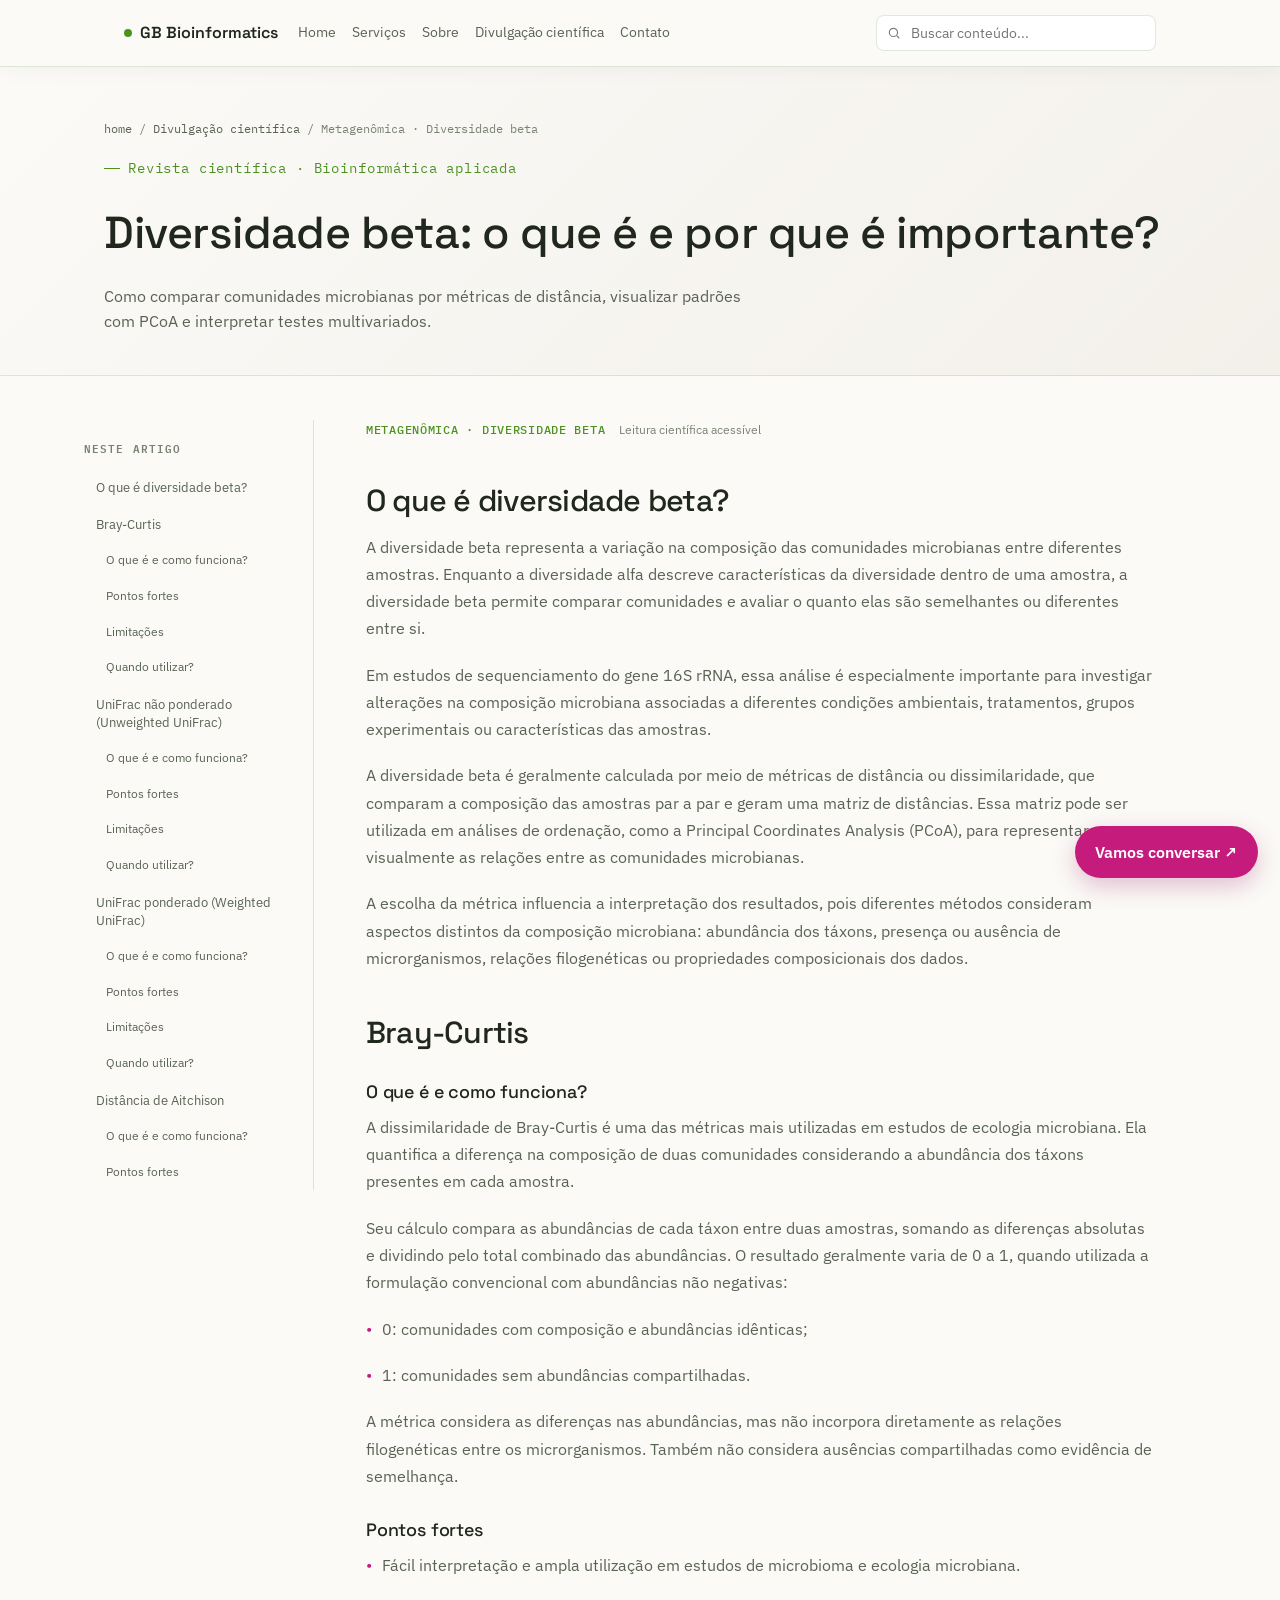
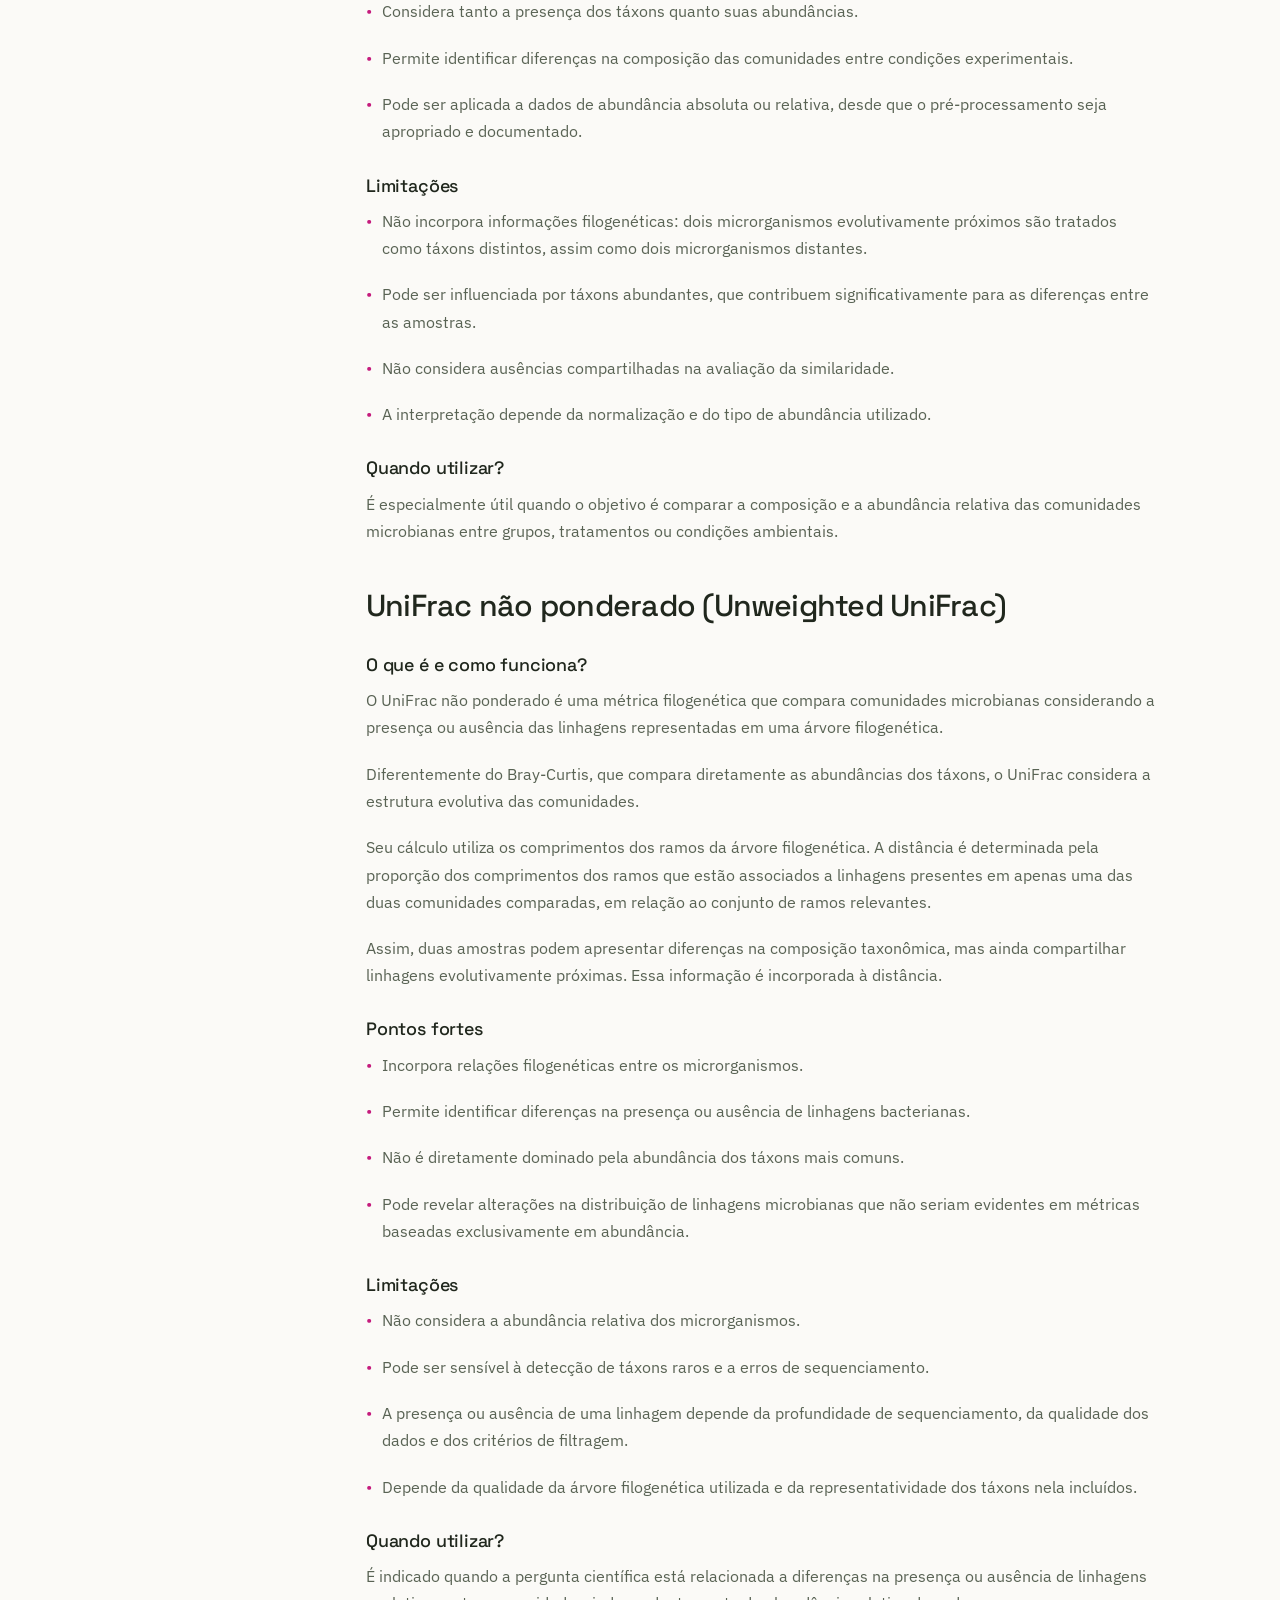
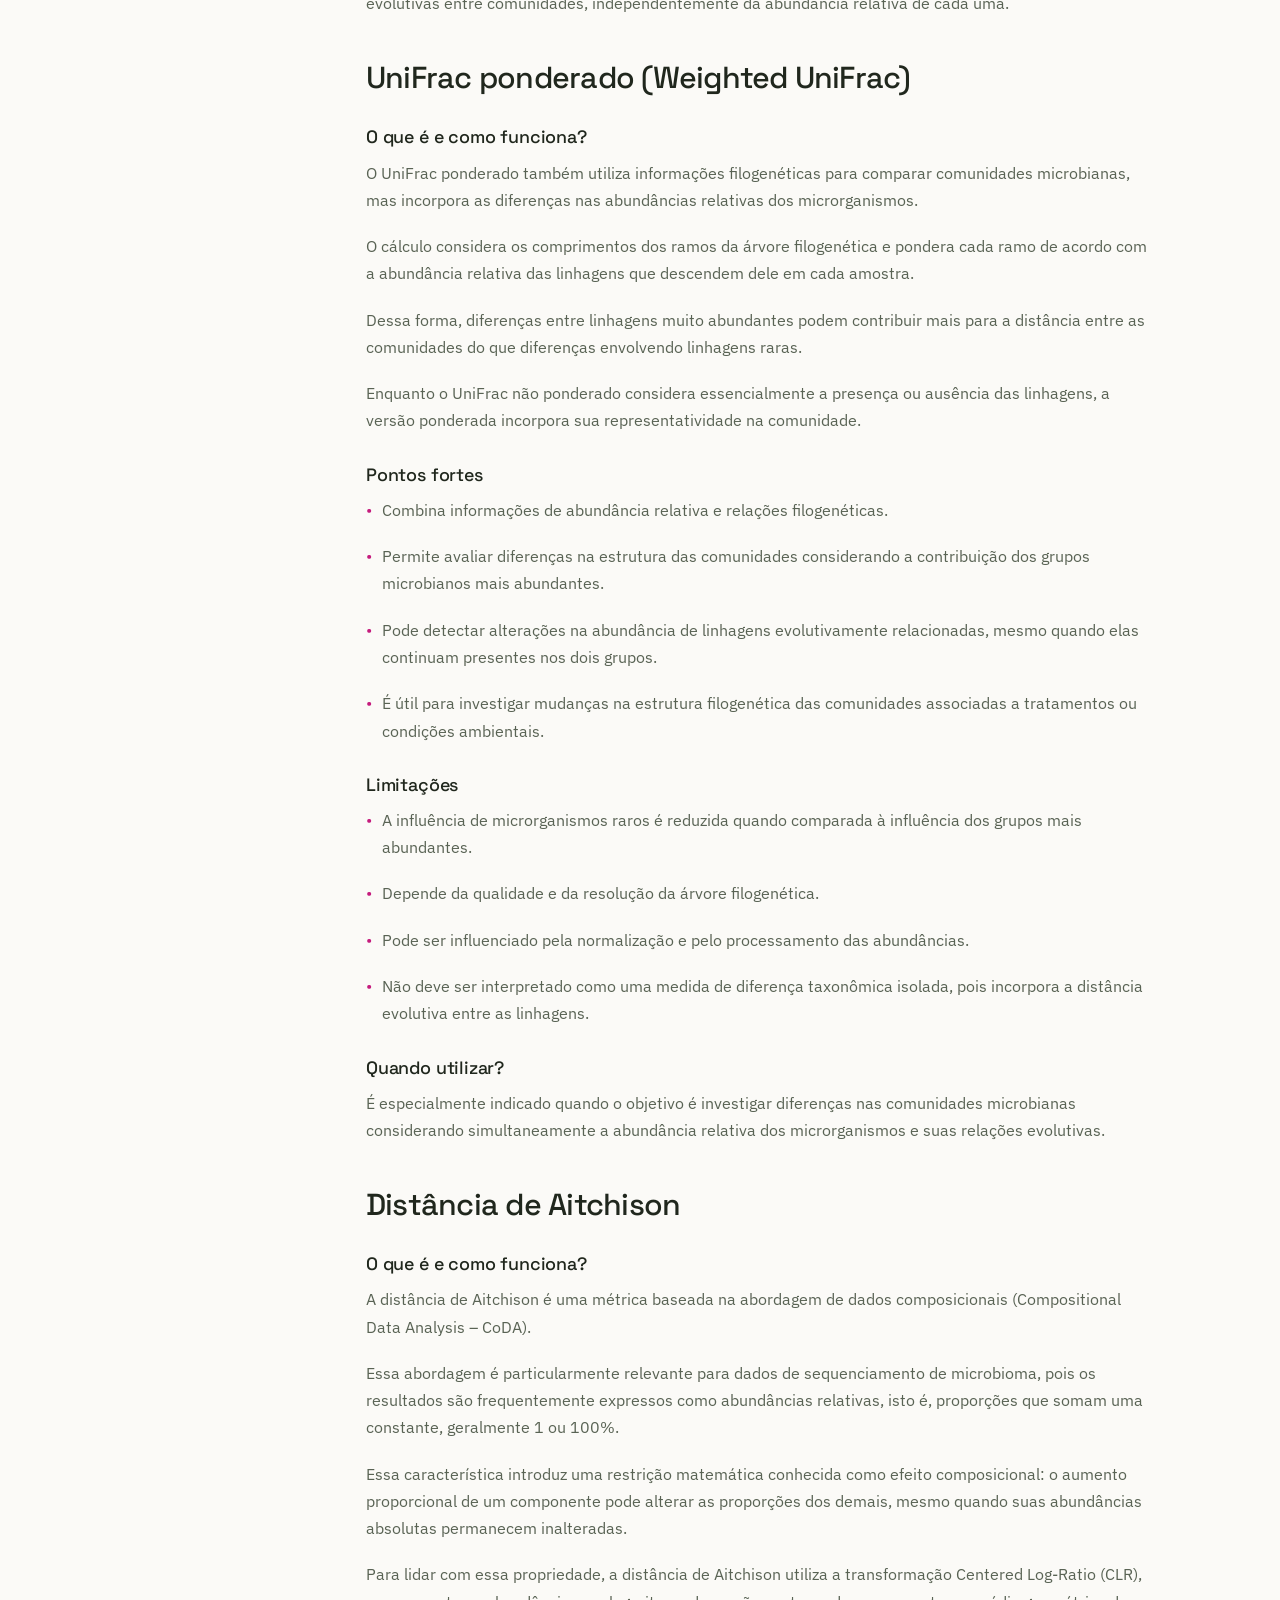
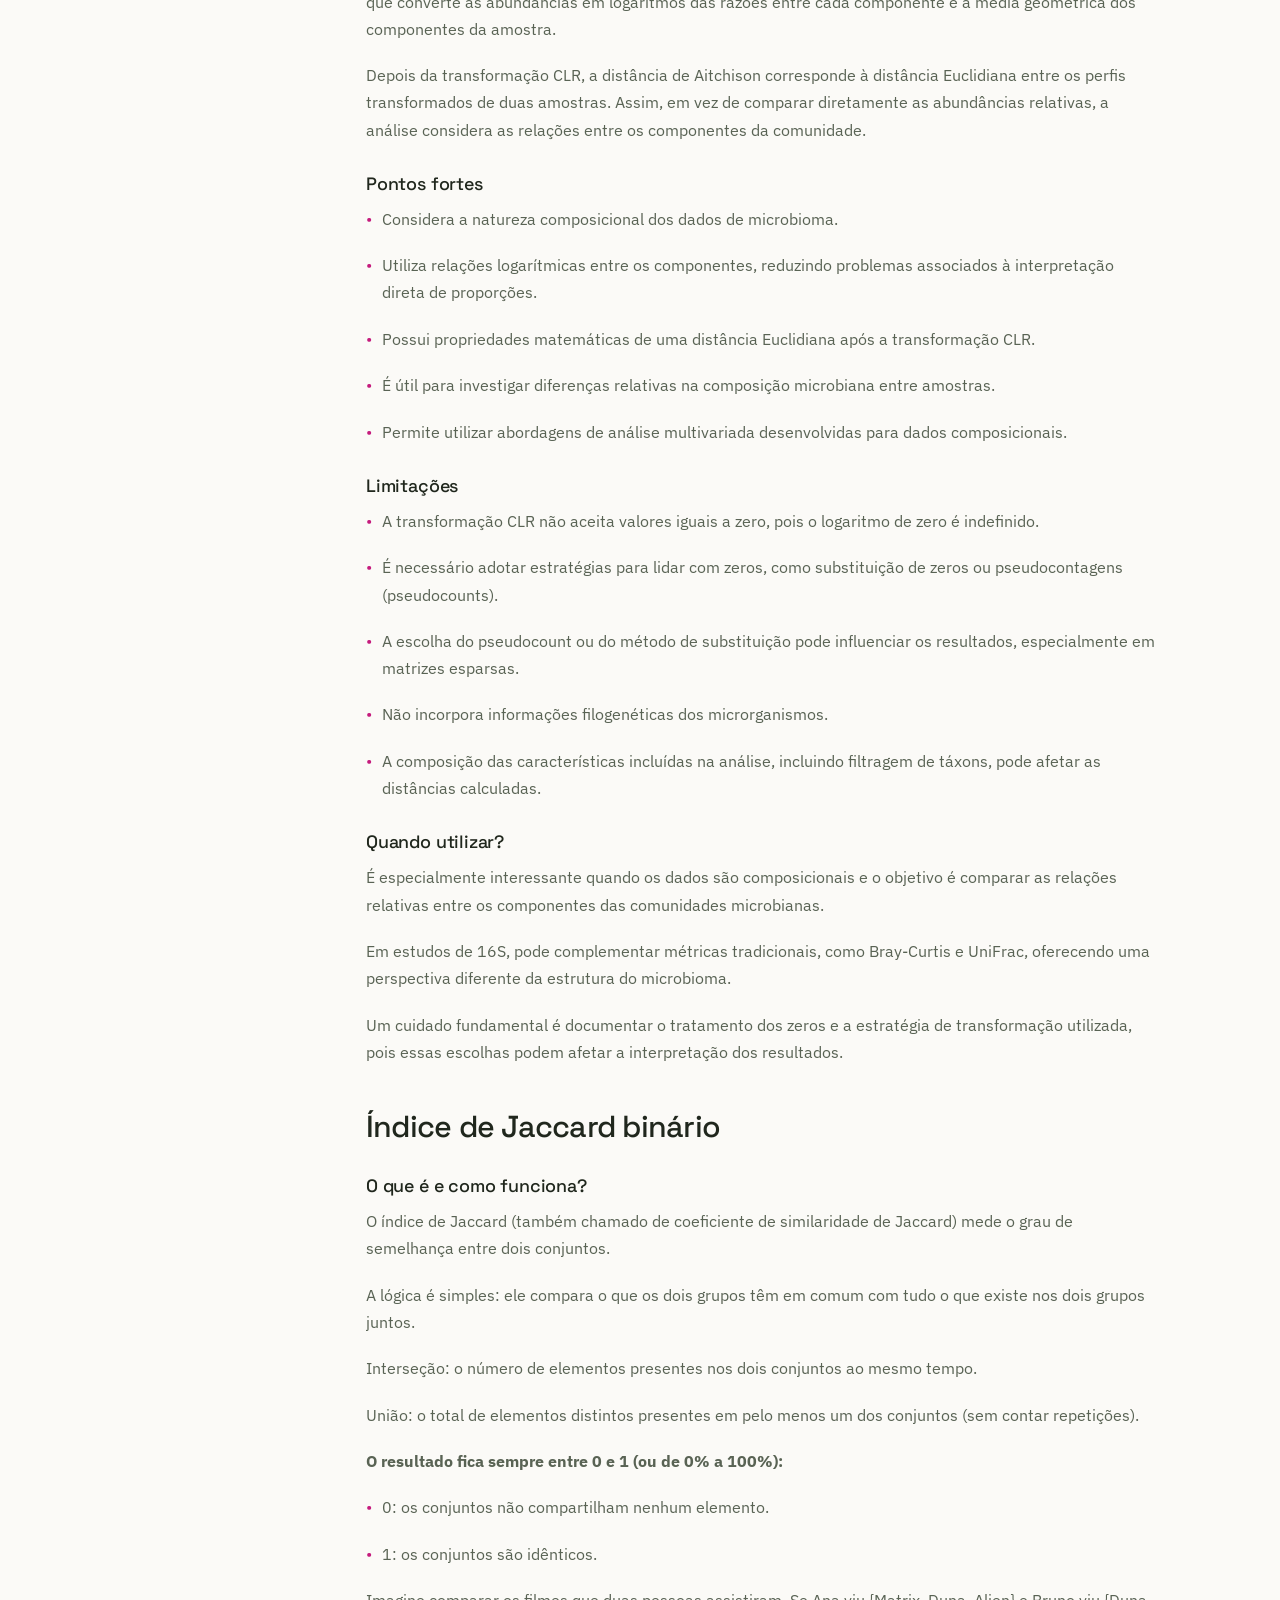
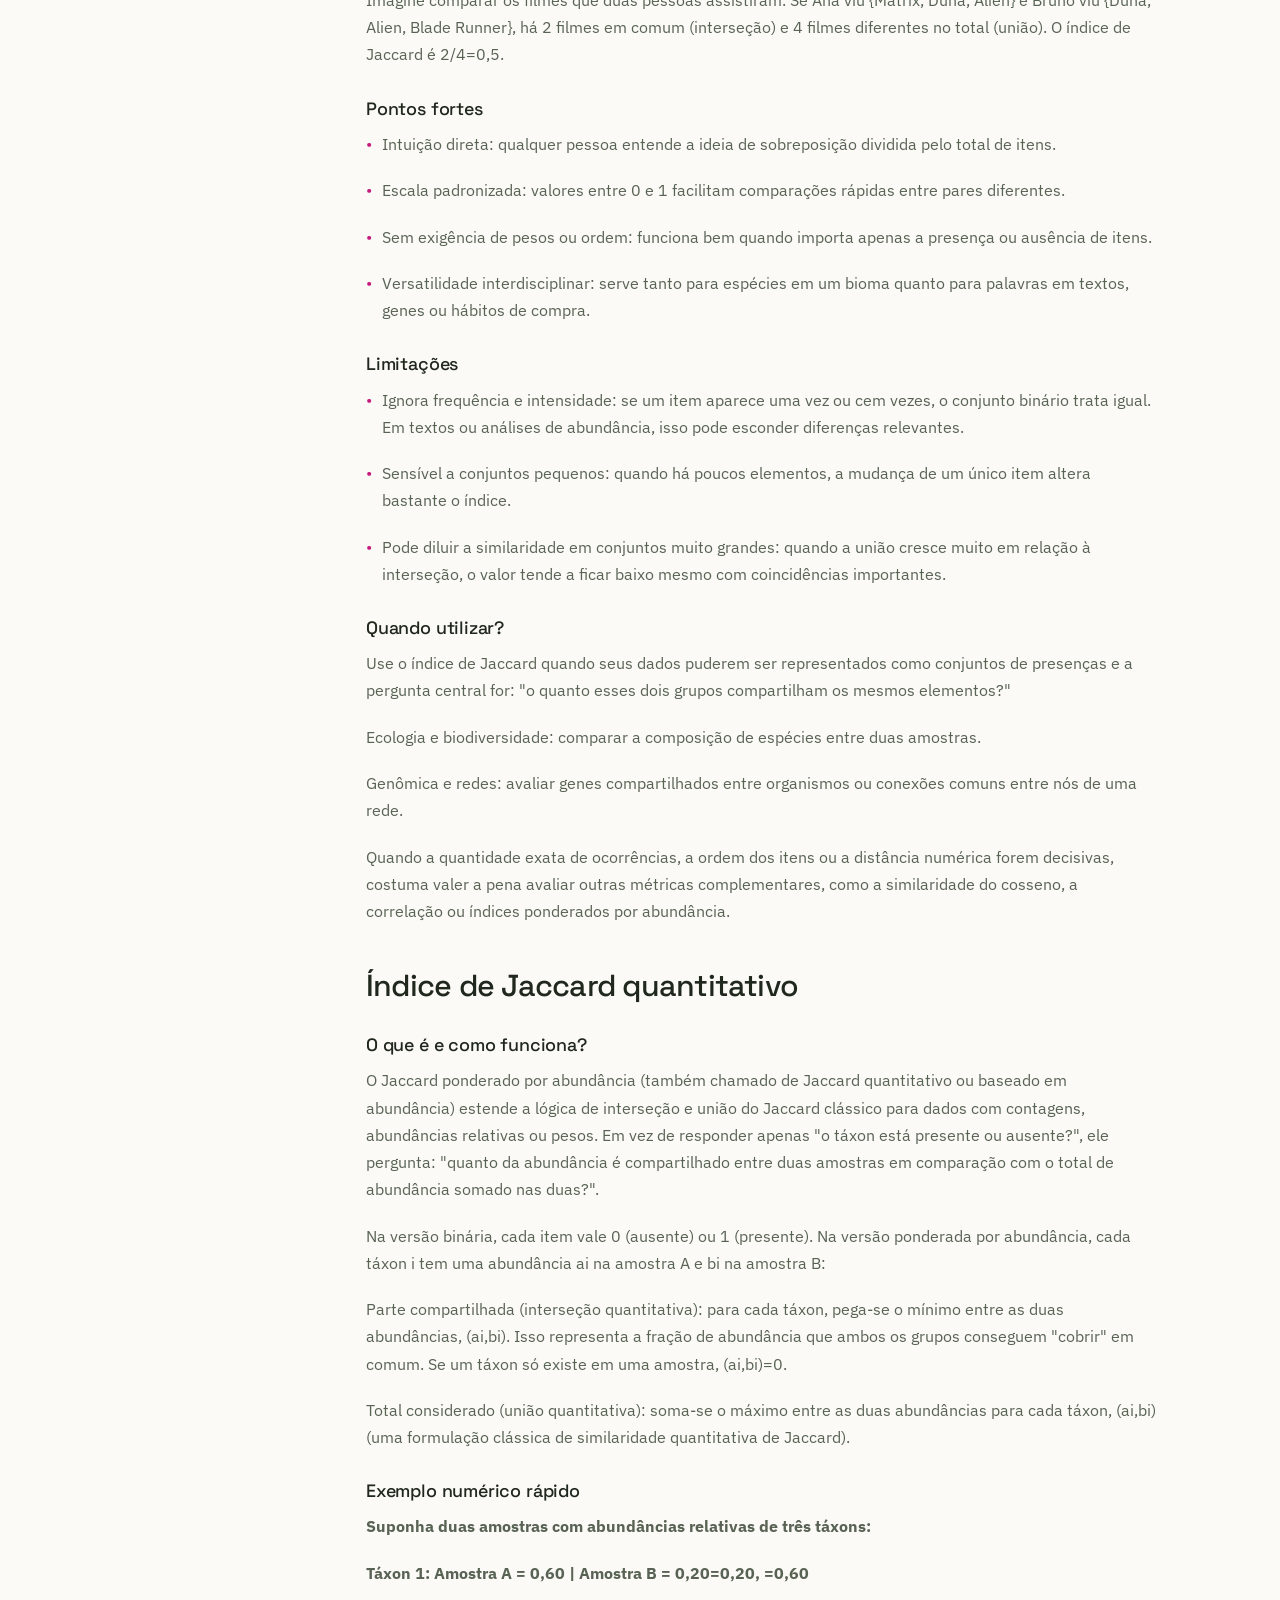
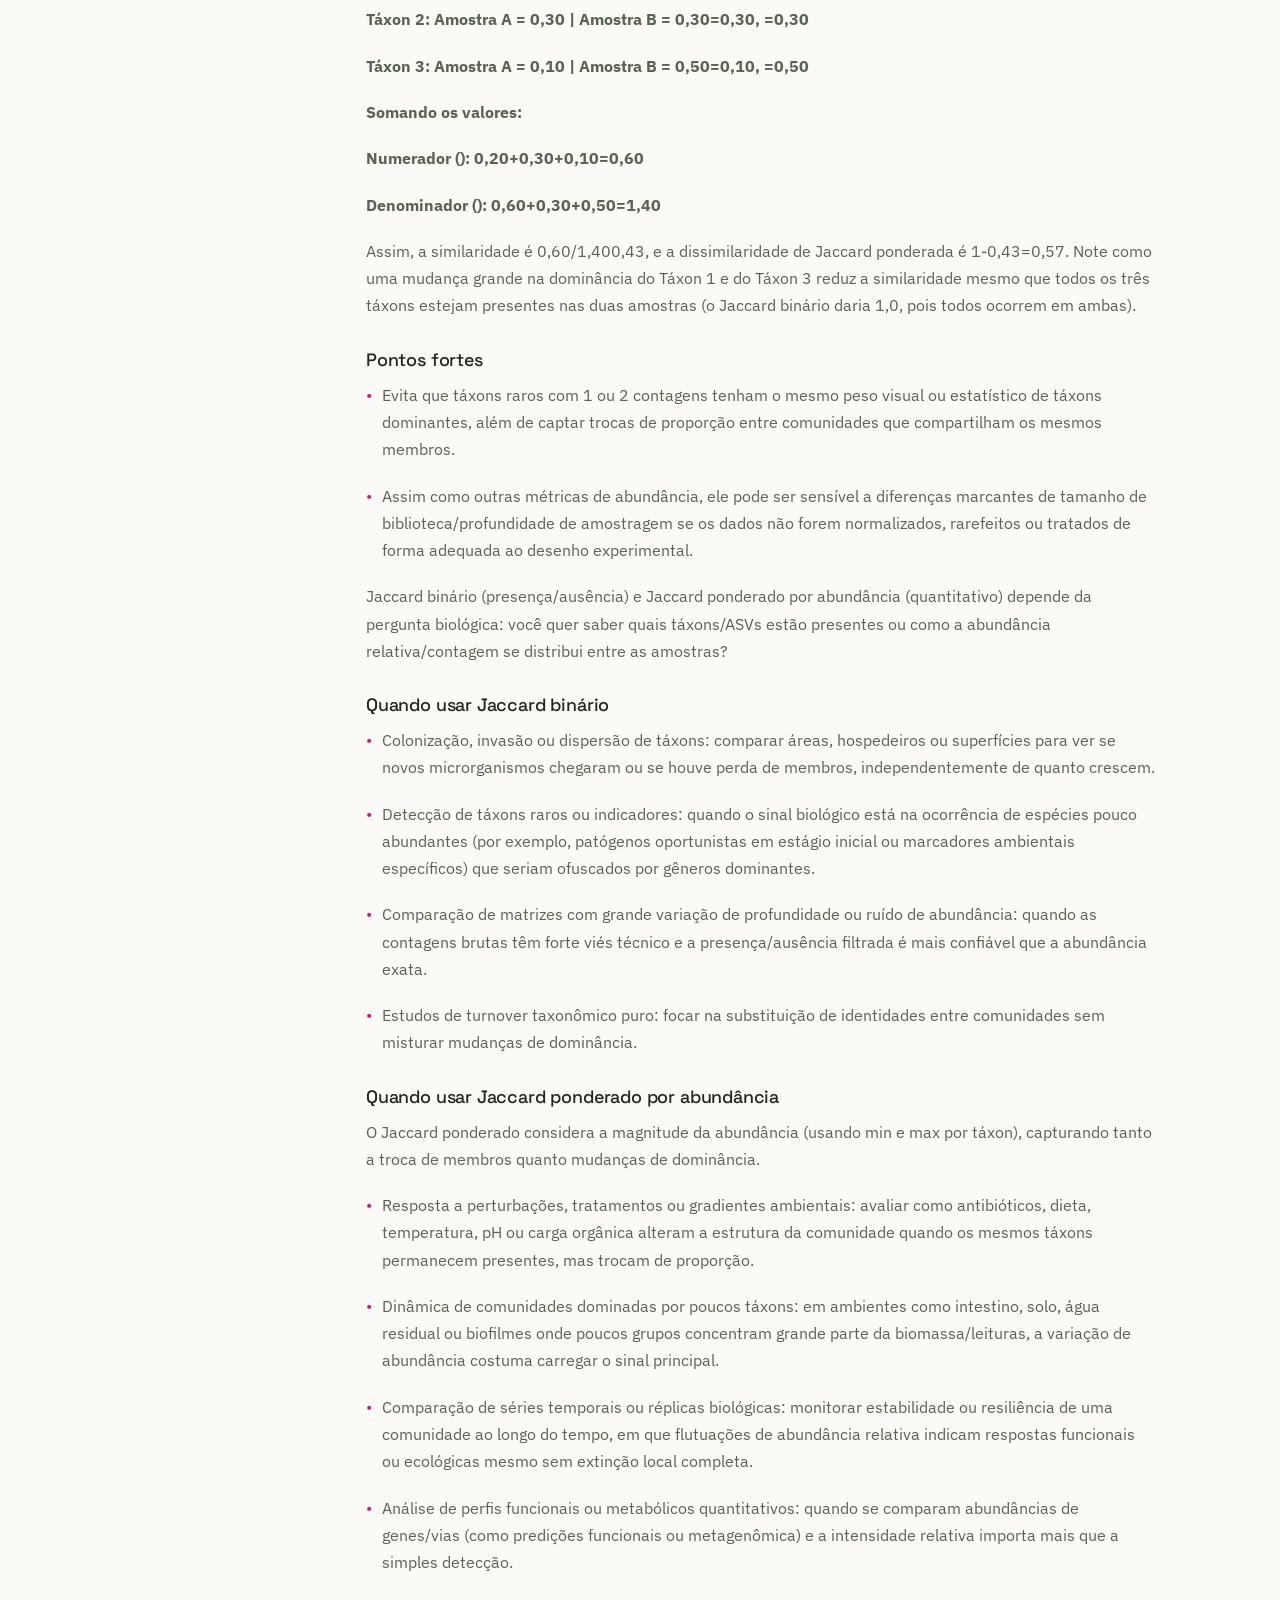
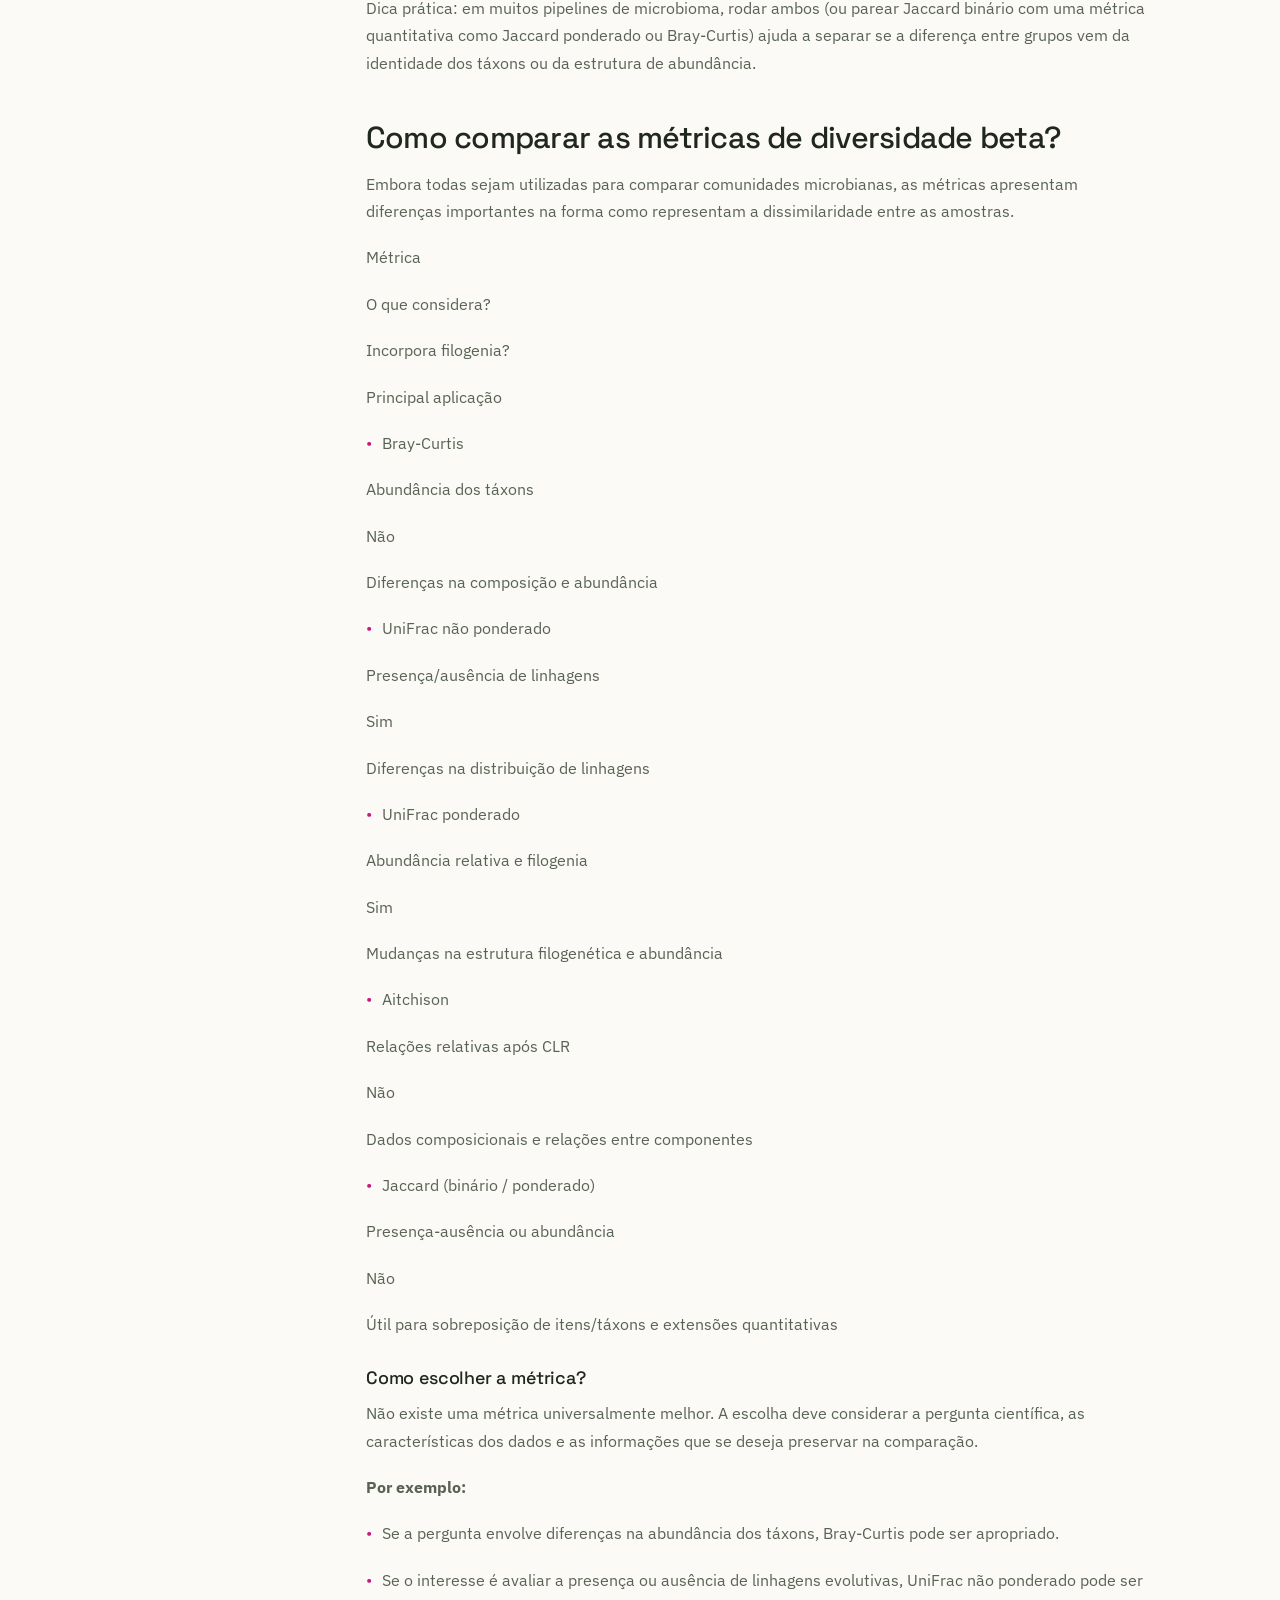
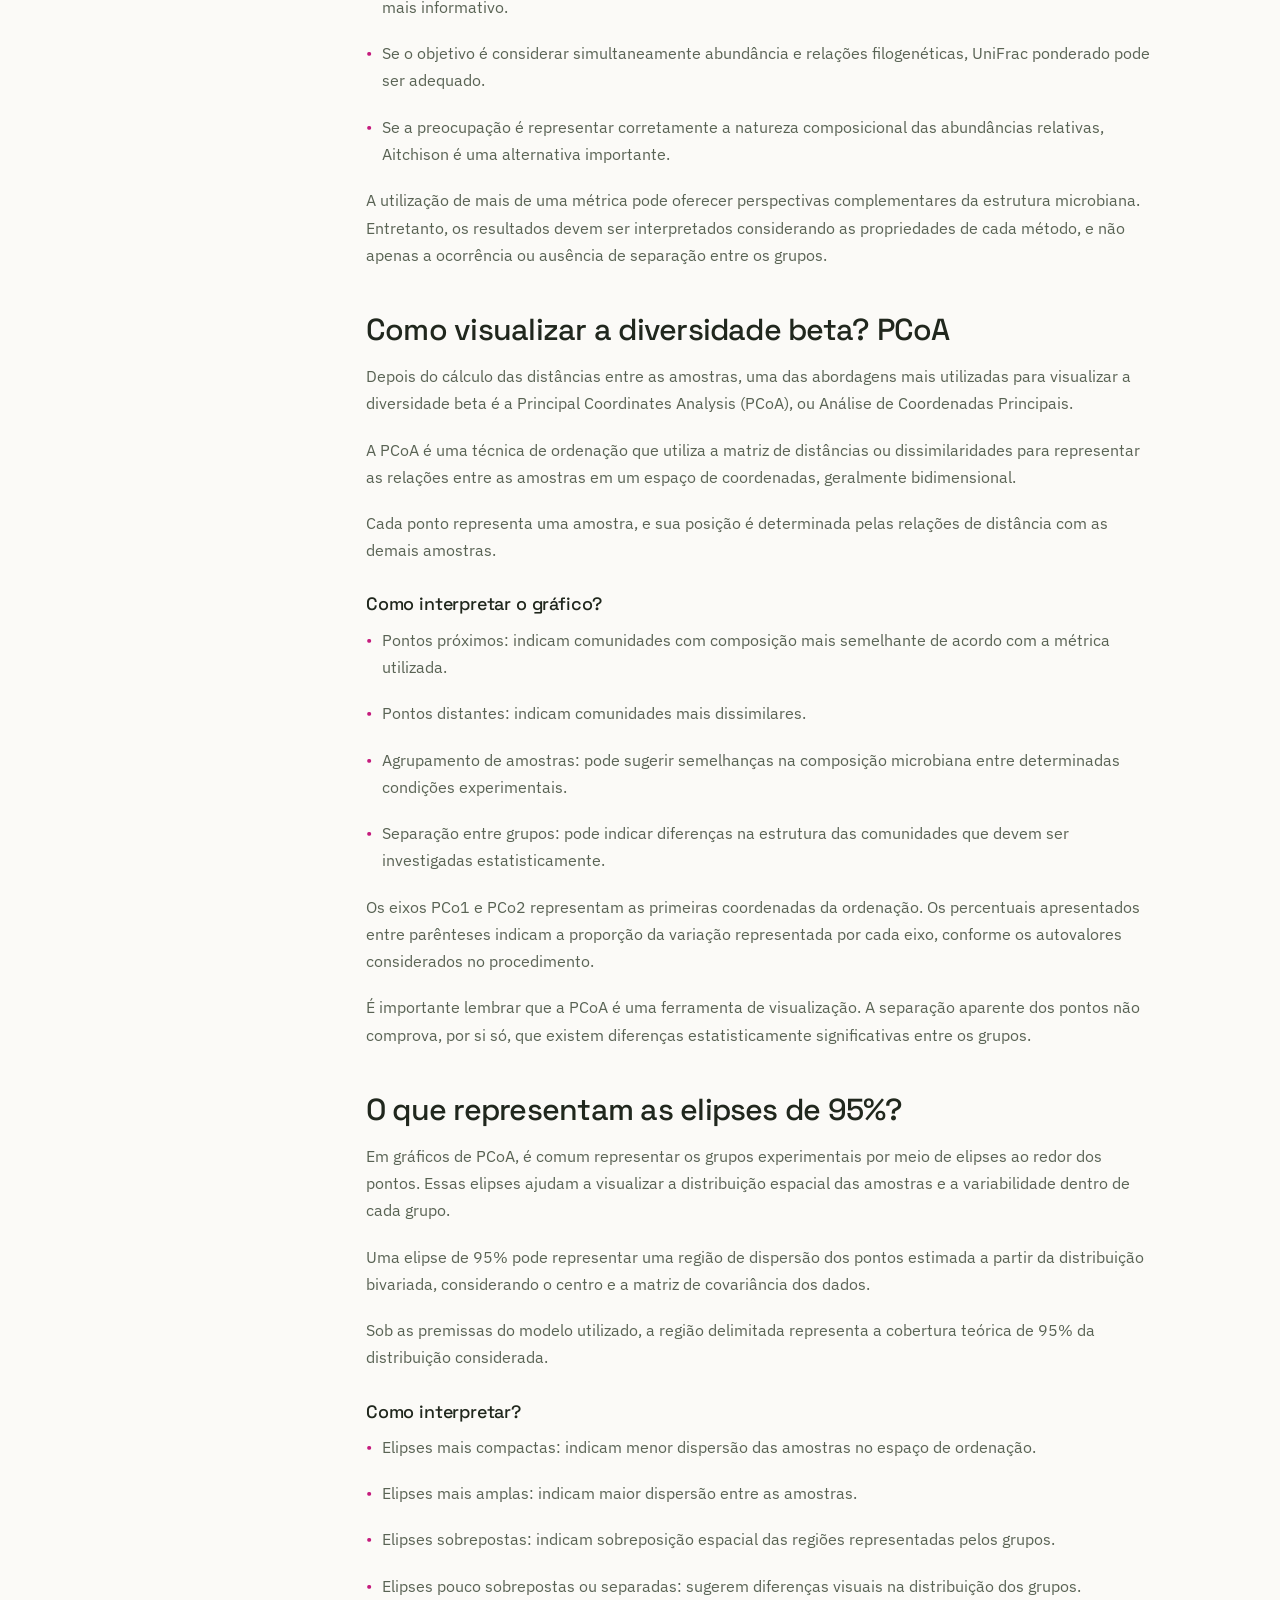
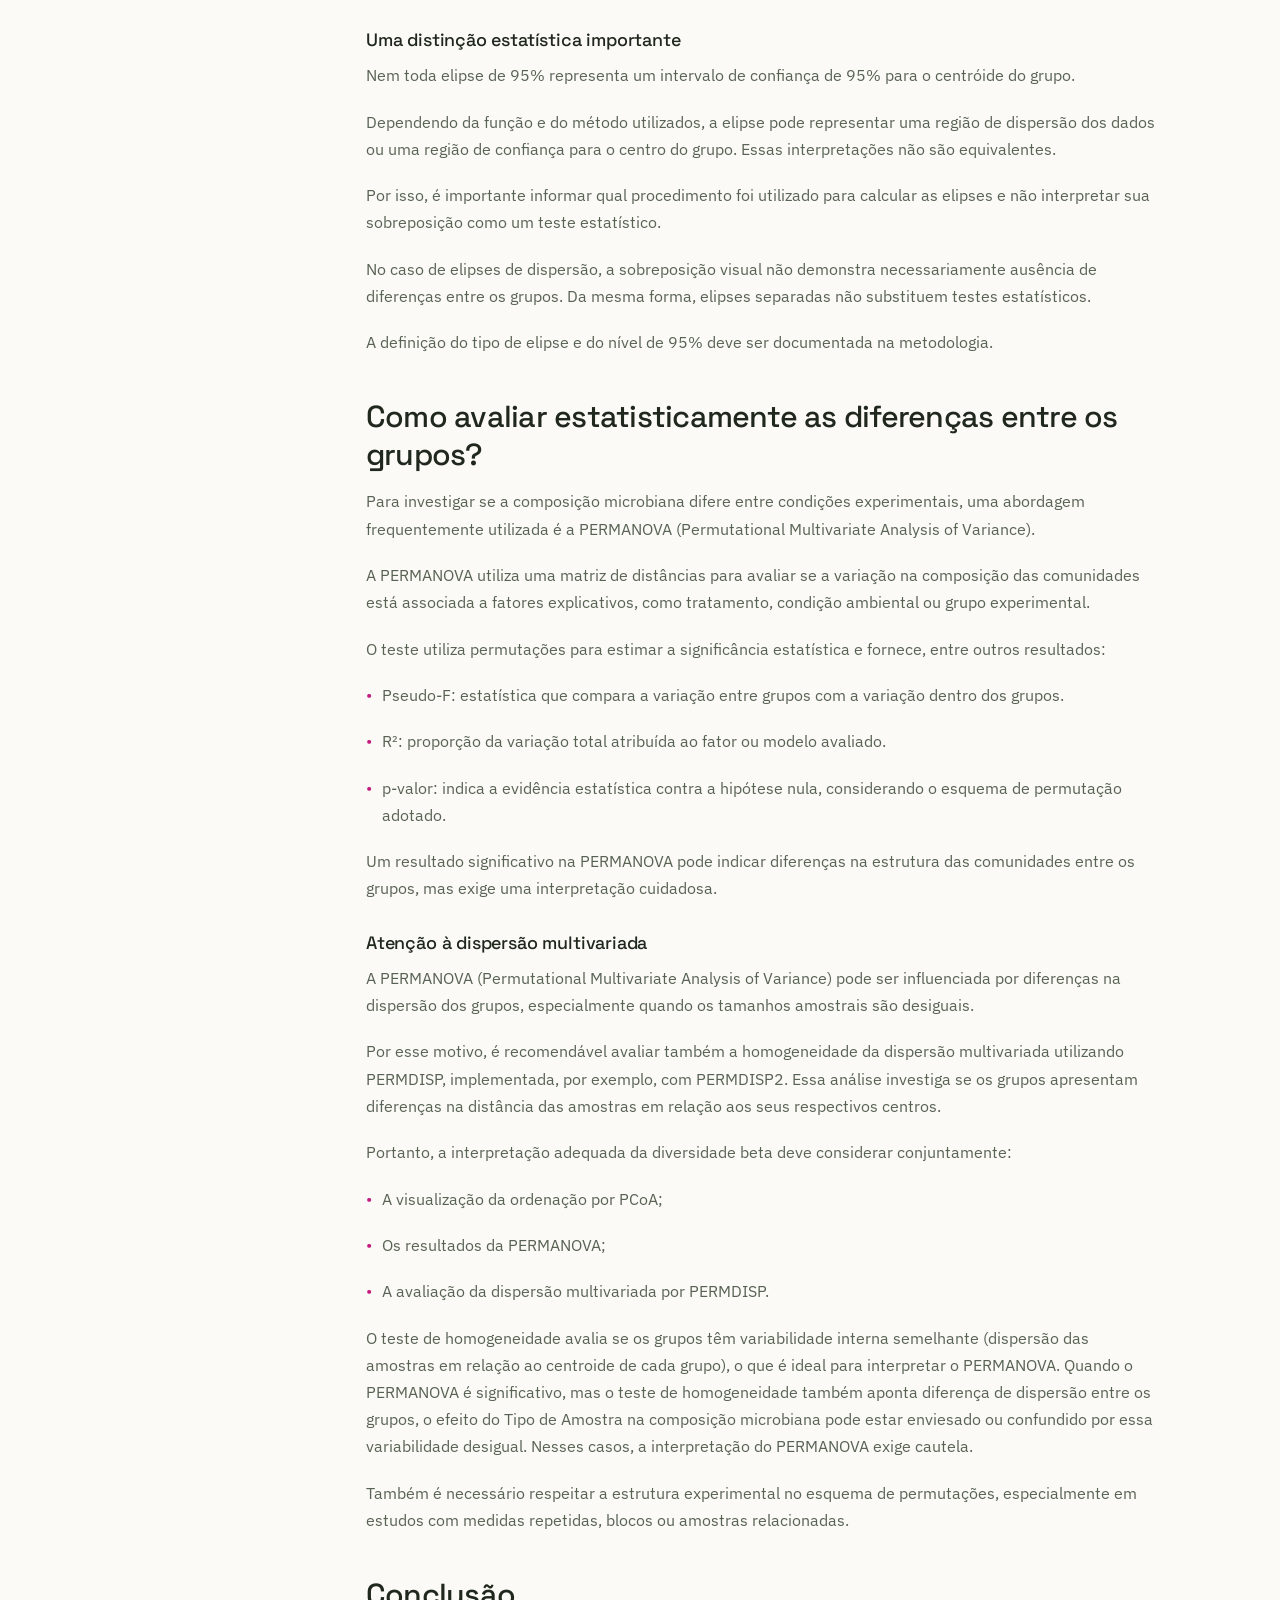
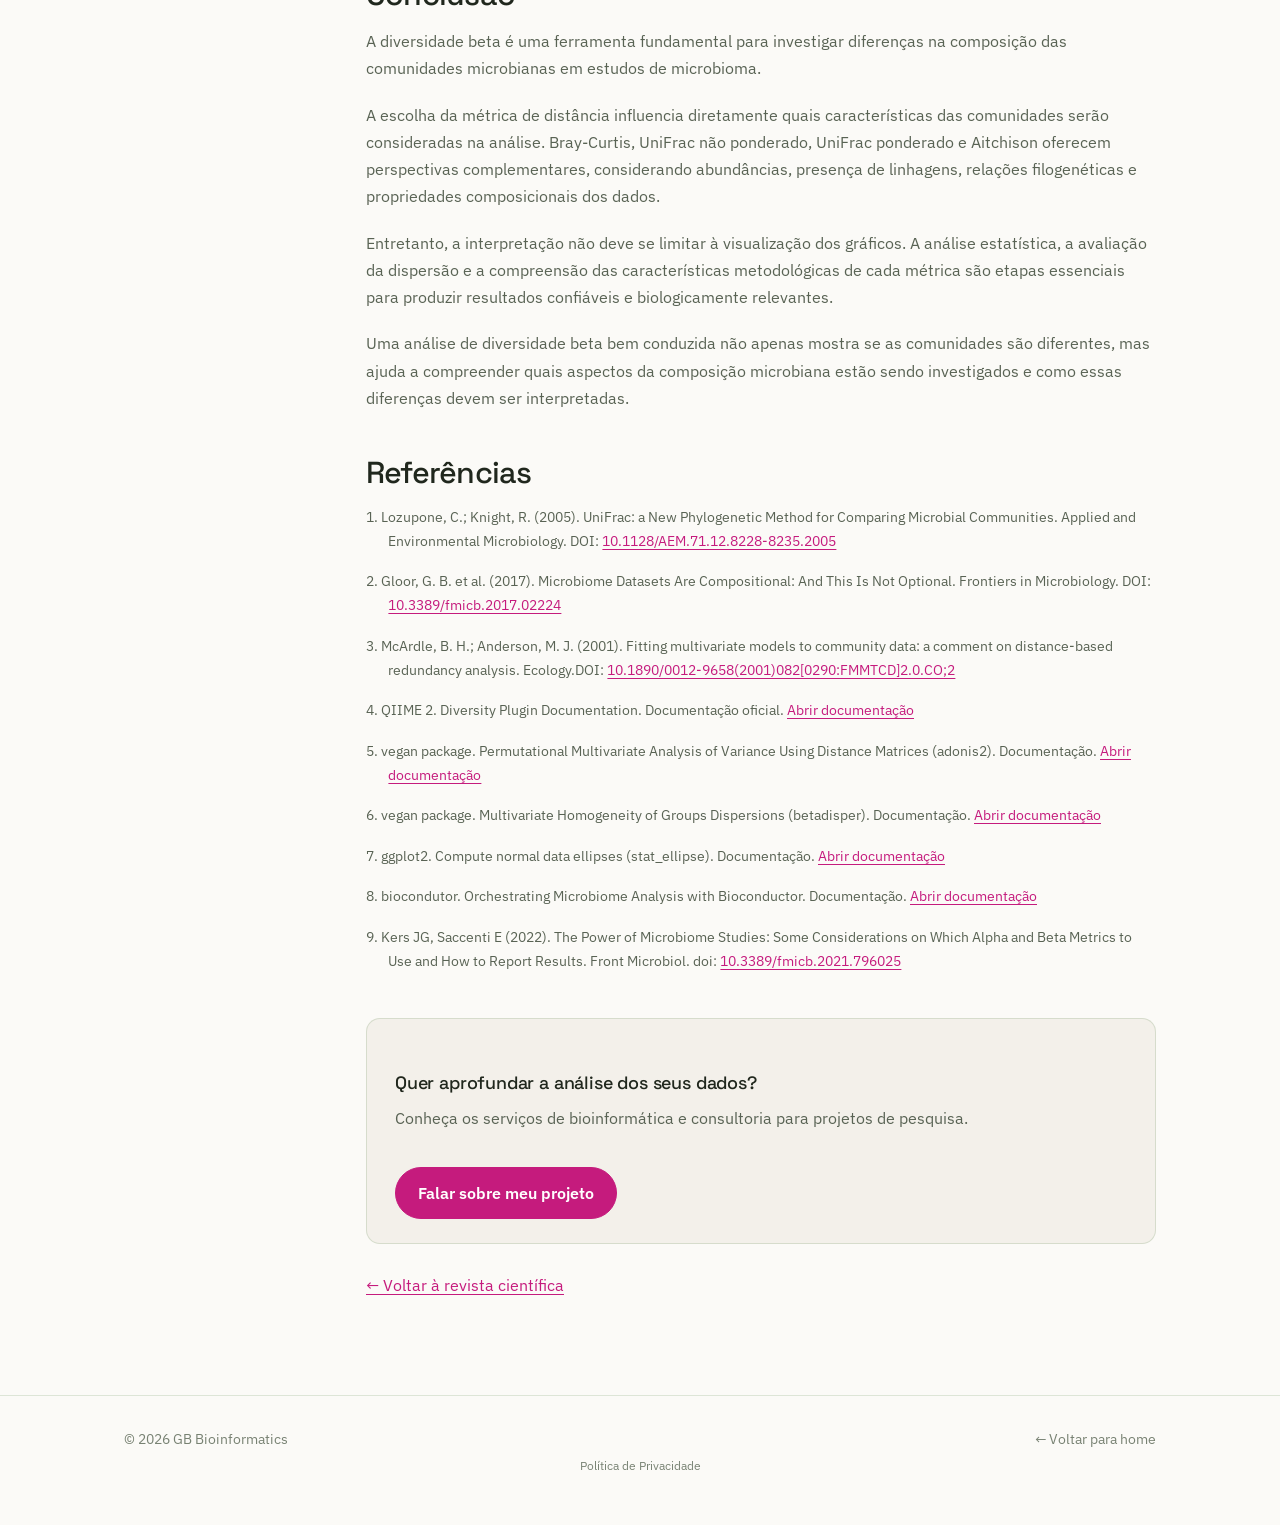
==== commit b9c024e5: "Update artigo-diversidade-beta.html" ====
--- a/artigo-diversidade-beta.html
+++ b/artigo-diversidade-beta.html
@@ -133,19 +133,19 @@
           
           </h3>
 
-          <p>Fácil interpretação e ampla utilização em estudos de microbioma e ecologia microbiana.
-          
-          </p>
-
-          <p>Considera tanto a presença dos táxons quanto suas abundâncias.
-          
-          </p>
-
-          <p>Permite identificar diferenças na composição das comunidades entre condições experimentais.
-          
-          </p>
-
-          <p>Pode ser aplicada a dados de abundância absoluta ou relativa, desde que o pré-processamento seja apropriado e documentado.
+          <p class="article-bullet">Fácil interpretação e ampla utilização em estudos de microbioma e ecologia microbiana.
+          
+          </p>
+
+          <p class="article-bullet">Considera tanto a presença dos táxons quanto suas abundâncias.
+          
+          </p>
+
+          <p class="article-bullet">Permite identificar diferenças na composição das comunidades entre condições experimentais.
+          
+          </p>
+
+          <p class="article-bullet">Pode ser aplicada a dados de abundância absoluta ou relativa, desde que o pré-processamento seja apropriado e documentado.
           
           </p>
 
@@ -153,19 +153,19 @@
           
           </h3>
 
-          <p>Não incorpora informações filogenéticas: dois microrganismos evolutivamente próximos são tratados como táxons distintos, assim como dois microrganismos distantes.
-          
-          </p>
-
-          <p>Pode ser influenciada por táxons abundantes, que contribuem significativamente para as diferenças entre as amostras.
-          
-          </p>
-
-          <p>Não considera ausências compartilhadas na avaliação da similaridade.
-          
-          </p>
-
-          <p>A interpretação depende da normalização e do tipo de abundância utilizado.
+          <p class="article-bullet">Não incorpora informações filogenéticas: dois microrganismos evolutivamente próximos são tratados como táxons distintos, assim como dois microrganismos distantes.
+          
+          </p>
+
+          <p class="article-bullet">Pode ser influenciada por táxons abundantes, que contribuem significativamente para as diferenças entre as amostras.
+          
+          </p>
+
+          <p class="article-bullet">Não considera ausências compartilhadas na avaliação da similaridade.
+          
+          </p>
+
+          <p class="article-bullet">A interpretação depende da normalização e do tipo de abundância utilizado.
           
           </p>
 
@@ -205,19 +205,19 @@
           
           </h3>
 
-          <p>Incorpora relações filogenéticas entre os microrganismos.
-          
-          </p>
-
-          <p>Permite identificar diferenças na presença ou ausência de linhagens bacterianas.
-          
-          </p>
-
-          <p>Não é diretamente dominado pela abundância dos táxons mais comuns.
-          
-          </p>
-
-          <p>Pode revelar alterações na distribuição de linhagens microbianas que não seriam evidentes em métricas baseadas exclusivamente em abundância.
+          <p class="article-bullet">Incorpora relações filogenéticas entre os microrganismos.
+          
+          </p>
+
+          <p class="article-bullet">Permite identificar diferenças na presença ou ausência de linhagens bacterianas.
+          
+          </p>
+
+          <p class="article-bullet">Não é diretamente dominado pela abundância dos táxons mais comuns.
+          
+          </p>
+
+          <p class="article-bullet">Pode revelar alterações na distribuição de linhagens microbianas que não seriam evidentes em métricas baseadas exclusivamente em abundância.
           
           </p>
 
@@ -225,19 +225,19 @@
           
           </h3>
 
-          <p>Não considera a abundância relativa dos microrganismos.
-          
-          </p>
-
-          <p>Pode ser sensível à detecção de táxons raros e a erros de sequenciamento.
-          
-          </p>
-
-          <p>A presença ou ausência de uma linhagem depende da profundidade de sequenciamento, da qualidade dos dados e dos critérios de filtragem.
-          
-          </p>
-
-          <p>Depende da qualidade da árvore filogenética utilizada e da representatividade dos táxons nela incluídos.
+          <p class="article-bullet">Não considera a abundância relativa dos microrganismos.
+          
+          </p>
+
+          <p class="article-bullet">Pode ser sensível à detecção de táxons raros e a erros de sequenciamento.
+          
+          </p>
+
+          <p class="article-bullet">A presença ou ausência de uma linhagem depende da profundidade de sequenciamento, da qualidade dos dados e dos critérios de filtragem.
+          
+          </p>
+
+          <p class="article-bullet">Depende da qualidade da árvore filogenética utilizada e da representatividade dos táxons nela incluídos.
           
           </p>
 
@@ -277,19 +277,19 @@
           
           </h3>
 
-          <p>Combina informações de abundância relativa e relações filogenéticas.
-          
-          </p>
-
-          <p>Permite avaliar diferenças na estrutura das comunidades considerando a contribuição dos grupos microbianos mais abundantes.
-          
-          </p>
-
-          <p>Pode detectar alterações na abundância de linhagens evolutivamente relacionadas, mesmo quando elas continuam presentes nos dois grupos.
-          
-          </p>
-
-          <p>É útil para investigar mudanças na estrutura filogenética das comunidades associadas a tratamentos ou condições ambientais.
+          <p class="article-bullet">Combina informações de abundância relativa e relações filogenéticas.
+          
+          </p>
+
+          <p class="article-bullet">Permite avaliar diferenças na estrutura das comunidades considerando a contribuição dos grupos microbianos mais abundantes.
+          
+          </p>
+
+          <p class="article-bullet">Pode detectar alterações na abundância de linhagens evolutivamente relacionadas, mesmo quando elas continuam presentes nos dois grupos.
+          
+          </p>
+
+          <p class="article-bullet">É útil para investigar mudanças na estrutura filogenética das comunidades associadas a tratamentos ou condições ambientais.
           
           </p>
 
@@ -297,19 +297,19 @@
           
           </h3>
 
-          <p>A influência de microrganismos raros é reduzida quando comparada à influência dos grupos mais abundantes.
-          
-          </p>
-
-          <p>Depende da qualidade e da resolução da árvore filogenética.
-          
-          </p>
-
-          <p>Pode ser influenciado pela normalização e pelo processamento das abundâncias.
-          
-          </p>
-
-          <p>Não deve ser interpretado como uma medida de diferença taxonômica isolada, pois incorpora a distância evolutiva entre as linhagens.
+          <p class="article-bullet">A influência de microrganismos raros é reduzida quando comparada à influência dos grupos mais abundantes.
+          
+          </p>
+
+          <p class="article-bullet">Depende da qualidade e da resolução da árvore filogenética.
+          
+          </p>
+
+          <p class="article-bullet">Pode ser influenciado pela normalização e pelo processamento das abundâncias.
+          
+          </p>
+
+          <p class="article-bullet">Não deve ser interpretado como uma medida de diferença taxonômica isolada, pois incorpora a distância evolutiva entre as linhagens.
           
           </p>
 
@@ -353,23 +353,23 @@
           
           </h3>
 
-          <p>Considera a natureza composicional dos dados de microbioma.
-          
-          </p>
-
-          <p>Utiliza relações logarítmicas entre os componentes, reduzindo problemas associados à interpretação direta de proporções.
-          
-          </p>
-
-          <p>Possui propriedades matemáticas de uma distância Euclidiana após a transformação CLR.
-          
-          </p>
-
-          <p>É útil para investigar diferenças relativas na composição microbiana entre amostras.
-          
-          </p>
-
-          <p>Permite utilizar abordagens de análise multivariada desenvolvidas para dados composicionais.
+          <p class="article-bullet">Considera a natureza composicional dos dados de microbioma.
+          
+          </p>
+
+          <p class="article-bullet">Utiliza relações logarítmicas entre os componentes, reduzindo problemas associados à interpretação direta de proporções.
+          
+          </p>
+
+          <p class="article-bullet">Possui propriedades matemáticas de uma distância Euclidiana após a transformação CLR.
+          
+          </p>
+
+          <p class="article-bullet">É útil para investigar diferenças relativas na composição microbiana entre amostras.
+          
+          </p>
+
+          <p class="article-bullet">Permite utilizar abordagens de análise multivariada desenvolvidas para dados composicionais.
           
           </p>
 
@@ -377,23 +377,23 @@
           
           </h3>
 
-          <p>A transformação CLR não aceita valores iguais a zero, pois o logaritmo de zero é indefinido.
-          
-          </p>
-
-          <p>É necessário adotar estratégias para lidar com zeros, como substituição de zeros ou pseudocontagens (pseudocounts).
-          
-          </p>
-
-          <p>A escolha do pseudocount ou do método de substituição pode influenciar os resultados, especialmente em matrizes esparsas.
-          
-          </p>
-
-          <p>Não incorpora informações filogenéticas dos microrganismos.
-          
-          </p>
-
-          <p>A composição das características incluídas na análise, incluindo filtragem de táxons, pode afetar as distâncias calculadas.
+          <p class="article-bullet">A transformação CLR não aceita valores iguais a zero, pois o logaritmo de zero é indefinido.
+          
+          </p>
+
+          <p class="article-bullet">É necessário adotar estratégias para lidar com zeros, como substituição de zeros ou pseudocontagens (pseudocounts).
+          
+          </p>
+
+          <p class="article-bullet">A escolha do pseudocount ou do método de substituição pode influenciar os resultados, especialmente em matrizes esparsas.
+          
+          </p>
+
+          <p class="article-bullet">Não incorpora informações filogenéticas dos microrganismos.
+          
+          </p>
+
+          <p class="article-bullet">A composição das características incluídas na análise, incluindo filtragem de táxons, pode afetar as distâncias calculadas.
           
           </p>
 
@@ -456,19 +456,19 @@
           
           </h3>
 
-          <p>Intuição direta: qualquer pessoa entende a ideia de sobreposição dividida pelo total de itens.
-          
-          </p>
-
-          <p>Escala padronizada: valores entre 0 e 1 facilitam comparações rápidas entre pares diferentes.
-          
-          </p>
-
-          <p>Sem exigência de pesos ou ordem: funciona bem quando importa apenas a presença ou ausência de itens.
-          
-          </p>
-
-          <p>Versatilidade interdisciplinar: serve tanto para espécies em um bioma quanto para palavras em textos, genes ou hábitos de compra.
+          <p class="article-bullet">Intuição direta: qualquer pessoa entende a ideia de sobreposição dividida pelo total de itens.
+          
+          </p>
+
+          <p class="article-bullet">Escala padronizada: valores entre 0 e 1 facilitam comparações rápidas entre pares diferentes.
+          
+          </p>
+
+          <p class="article-bullet">Sem exigência de pesos ou ordem: funciona bem quando importa apenas a presença ou ausência de itens.
+          
+          </p>
+
+          <p class="article-bullet">Versatilidade interdisciplinar: serve tanto para espécies em um bioma quanto para palavras em textos, genes ou hábitos de compra.
           
           </p>
 
@@ -476,15 +476,15 @@
           
           </h3>
 
-          <p>Ignora frequência e intensidade: se um item aparece uma vez ou cem vezes, o conjunto binário trata igual. Em textos ou análises de abundância, isso pode esconder diferenças relevantes.
-          
-          </p>
-
-          <p>Sensível a conjuntos pequenos: quando há poucos elementos, a mudança de um único item altera bastante o índice.
-          
-          </p>
-
-          <p>Pode diluir a similaridade em conjuntos muito grandes: quando a união cresce muito em relação à interseção, o valor tende a ficar baixo mesmo com coincidências importantes.
+          <p class="article-bullet">Ignora frequência e intensidade: se um item aparece uma vez ou cem vezes, o conjunto binário trata igual. Em textos ou análises de abundância, isso pode esconder diferenças relevantes.
+          
+          </p>
+
+          <p class="article-bullet">Sensível a conjuntos pequenos: quando há poucos elementos, a mudança de um único item altera bastante o índice.
+          
+          </p>
+
+          <p class="article-bullet">Pode diluir a similaridade em conjuntos muito grandes: quando a união cresce muito em relação à interseção, o valor tende a ficar baixo mesmo com coincidências importantes.
           
           </p>
 
@@ -565,15 +565,15 @@
           
           </h3>
 
-          <p>Evita que táxons raros com 1 ou 2 contagens tenham o mesmo peso visual ou estatístico de táxons dominantes, além de captar trocas de proporção entre comunidades que compartilham os mesmos membros.
-          
-          </p>
-
-          <p>Assim como outras métricas de abundância, ele pode ser sensível a diferenças marcantes de tamanho de biblioteca/profundidade de amostragem se os dados não forem normalizados, rarefeitos ou tratados de forma adequada ao desenho experimental.
-          
-          </p>
-
-          <p class="article-bullet">Jaccard binário (presença/ausência) e Jaccard ponderado por abundância (quantitativo) depende da pergunta biológica: você quer saber quais táxons/ASVs estão presentes ou como a abundância relativa/contagem se distribui entre as amostras?
+          <p class="article-bullet">Evita que táxons raros com 1 ou 2 contagens tenham o mesmo peso visual ou estatístico de táxons dominantes, além de captar trocas de proporção entre comunidades que compartilham os mesmos membros.
+          
+          </p>
+
+          <p class="article-bullet">Assim como outras métricas de abundância, ele pode ser sensível a diferenças marcantes de tamanho de biblioteca/profundidade de amostragem se os dados não forem normalizados, rarefeitos ou tratados de forma adequada ao desenho experimental.
+          
+          </p>
+
+          <p>Jaccard binário (presença/ausência) e Jaccard ponderado por abundância (quantitativo) depende da pergunta biológica: você quer saber quais táxons/ASVs estão presentes ou como a abundância relativa/contagem se distribui entre as amostras?
           
           </p>
 
@@ -581,19 +581,19 @@
           
           </h3>
 
-          <p>Colonização, invasão ou dispersão de táxons: comparar áreas, hospedeiros ou superfícies para ver se novos microrganismos chegaram ou se houve perda de membros, independentemente de quanto crescem.
-          
-          </p>
-
-          <p>Detecção de táxons raros ou indicadores: quando o sinal biológico está na ocorrência de espécies pouco abundantes (por exemplo, patógenos oportunistas em estágio inicial ou marcadores ambientais específicos) que seriam ofuscados por gêneros dominantes.
-          
-          </p>
-
-          <p>Comparação de matrizes com grande variação de profundidade ou ruído de abundância: quando as contagens brutas têm forte viés técnico e a presença/ausência filtrada é mais confiável que a abundância exata.
-          
-          </p>
-
-          <p>Estudos de turnover taxonômico puro: focar na substituição de identidades entre comunidades sem misturar mudanças de dominância.
+          <p class="article-bullet">Colonização, invasão ou dispersão de táxons: comparar áreas, hospedeiros ou superfícies para ver se novos microrganismos chegaram ou se houve perda de membros, independentemente de quanto crescem.
+          
+          </p>
+
+          <p class="article-bullet">Detecção de táxons raros ou indicadores: quando o sinal biológico está na ocorrência de espécies pouco abundantes (por exemplo, patógenos oportunistas em estágio inicial ou marcadores ambientais específicos) que seriam ofuscados por gêneros dominantes.
+          
+          </p>
+
+          <p class="article-bullet">Comparação de matrizes com grande variação de profundidade ou ruído de abundância: quando as contagens brutas têm forte viés técnico e a presença/ausência filtrada é mais confiável que a abundância exata.
+          
+          </p>
+
+          <p class="article-bullet">Estudos de turnover taxonômico puro: focar na substituição de identidades entre comunidades sem misturar mudanças de dominância.
           
           </p>
 
@@ -605,19 +605,19 @@
           
           </p>
 
-          <p>Resposta a perturbações, tratamentos ou gradientes ambientais: avaliar como antibióticos, dieta, temperatura, pH ou carga orgânica alteram a estrutura da comunidade quando os mesmos táxons permanecem presentes, mas trocam de proporção.
-          
-          </p>
-
-          <p>Dinâmica de comunidades dominadas por poucos táxons: em ambientes como intestino, solo, água residual ou biofilmes onde poucos grupos concentram grande parte da biomassa/leituras, a variação de abundância costuma carregar o sinal principal.
-          
-          </p>
-
-          <p>Comparação de séries temporais ou réplicas biológicas: monitorar estabilidade ou resiliência de uma comunidade ao longo do tempo, em que flutuações de abundância relativa indicam respostas funcionais ou ecológicas mesmo sem extinção local completa.
-          
-          </p>
-
-          <p>Análise de perfis funcionais ou metabólicos quantitativos: quando se comparam abundâncias de genes/vias (como predições funcionais ou metagenômica) e a intensidade relativa importa mais que a simples detecção.
+          <p class="article-bullet">Resposta a perturbações, tratamentos ou gradientes ambientais: avaliar como antibióticos, dieta, temperatura, pH ou carga orgânica alteram a estrutura da comunidade quando os mesmos táxons permanecem presentes, mas trocam de proporção.
+          
+          </p>
+
+          <p class="article-bullet">Dinâmica de comunidades dominadas por poucos táxons: em ambientes como intestino, solo, água residual ou biofilmes onde poucos grupos concentram grande parte da biomassa/leituras, a variação de abundância costuma carregar o sinal principal.
+          
+          </p>
+
+          <p class="article-bullet">Comparação de séries temporais ou réplicas biológicas: monitorar estabilidade ou resiliência de uma comunidade ao longo do tempo, em que flutuações de abundância relativa indicam respostas funcionais ou ecológicas mesmo sem extinção local completa.
+          
+          </p>
+
+          <p class="article-bullet">Análise de perfis funcionais ou metabólicos quantitativos: quando se comparam abundâncias de genes/vias (como predições funcionais ou metagenômica) e a intensidade relativa importa mais que a simples detecção.
           
           </p>
 
@@ -740,19 +740,19 @@
           <p><strong>Por exemplo:</strong>
           </p>
 
-          <p>Se a pergunta envolve diferenças na abundância dos táxons, Bray-Curtis pode ser apropriado.
-          
-          </p>
-
-          <p>Se o interesse é avaliar a presença ou ausência de linhagens evolutivas, UniFrac não ponderado pode ser mais informativo.
-          
-          </p>
-
-          <p>Se o objetivo é considerar simultaneamente abundância e relações filogenéticas, UniFrac ponderado pode ser adequado.
-          
-          </p>
-
-          <p>Se a preocupação é representar corretamente a natureza composicional das abundâncias relativas, Aitchison é uma alternativa importante.
+          <p class="article-bullet">Se a pergunta envolve diferenças na abundância dos táxons, Bray-Curtis pode ser apropriado.
+          
+          </p>
+
+          <p class="article-bullet">Se o interesse é avaliar a presença ou ausência de linhagens evolutivas, UniFrac não ponderado pode ser mais informativo.
+          
+          </p>
+
+          <p class="article-bullet">Se o objetivo é considerar simultaneamente abundância e relações filogenéticas, UniFrac ponderado pode ser adequado.
+          
+          </p>
+
+          <p class="article-bullet">Se a preocupação é representar corretamente a natureza composicional das abundâncias relativas, Aitchison é uma alternativa importante.
           
           </p>
 
@@ -808,12 +808,8 @@
           
           </h2>
 
-          <p>Em gráficos de PCoA, é comum representar os grupos experimentais por meio de elipses ao redor dos pontos.
-          
-          </p>
-
-          <p>Essas elipses ajudam a visualizar a distribuição espacial das amostras e a variabilidade dentro de cada grupo.
-          
+          <p>Em gráficos de PCoA, é comum representar os grupos experimentais por meio de elipses ao redor dos pontos. Essas elipses ajudam a visualizar a distribuição espacial das amostras e a variabilidade dentro de cada grupo.
+              
           </p>
 
           <p>Uma elipse de 95% pode representar uma região de dispersão dos pontos estimada a partir da distribuição bivariada, considerando o centro e a matriz de covariância dos dados.
@@ -916,15 +912,15 @@
           
           </p>
 
-          <p>A visualização da ordenação por PCoA;
-          
-          </p>
-
-          <p>Os resultados da PERMANOVA;
-          
-          </p>
-
-          <p>A avaliação da dispersão multivariada por PERMDISP.
+          <p class="article-bullet">A visualização da ordenação por PCoA;
+          
+          </p>
+
+          <p class="article-bullet">Os resultados da PERMANOVA;
+          
+          </p>
+
+          <p class="article-bullet">A avaliação da dispersão multivariada por PERMDISP.
           
           </p>
 
@@ -956,7 +952,7 @@
           
           </p>
 
-          <h2 id="refer-ncias-cient-ficas">Referências científicas
+          <h2 id="refer-ncias-cient-ficas">Referências
           
           </h2>
 
--- a/style.css
+++ b/style.css
@@ -475,3 +475,9 @@
 .article-back{margin-top:28px}
 @media(max-width:900px){.editorial-layout{grid-template-columns:190px minmax(0,1fr);gap:28px}.article-toc{top:90px}}
 @media(max-width:700px){.editorial-categories{gap:7px}.category-tab{font-size:13px;padding:9px 13px}.editorial-section{padding-top:28px}.editorial-layout{display:block}.article-toc{position:relative;top:auto;max-height:none;overflow:visible;border-right:0;border-bottom:1px solid var(--border);padding:0 0 16px;margin:0 0 28px}.article-toc nav{display:grid;grid-template-columns:repeat(2,minmax(0,1fr));gap:3px}.article-toc a,.article-toc a.toc-h3{font-size:12px;padding:7px 8px}.article-content p,.article-content li{font-size:15px}.editorial-card{min-height:0}}
+
+/* Espaçamento entre parágrafos dos artigos científicos */
+.article-content p {
+    margin-bottom: 1.2em;
+    line-height: 1.7;
+}
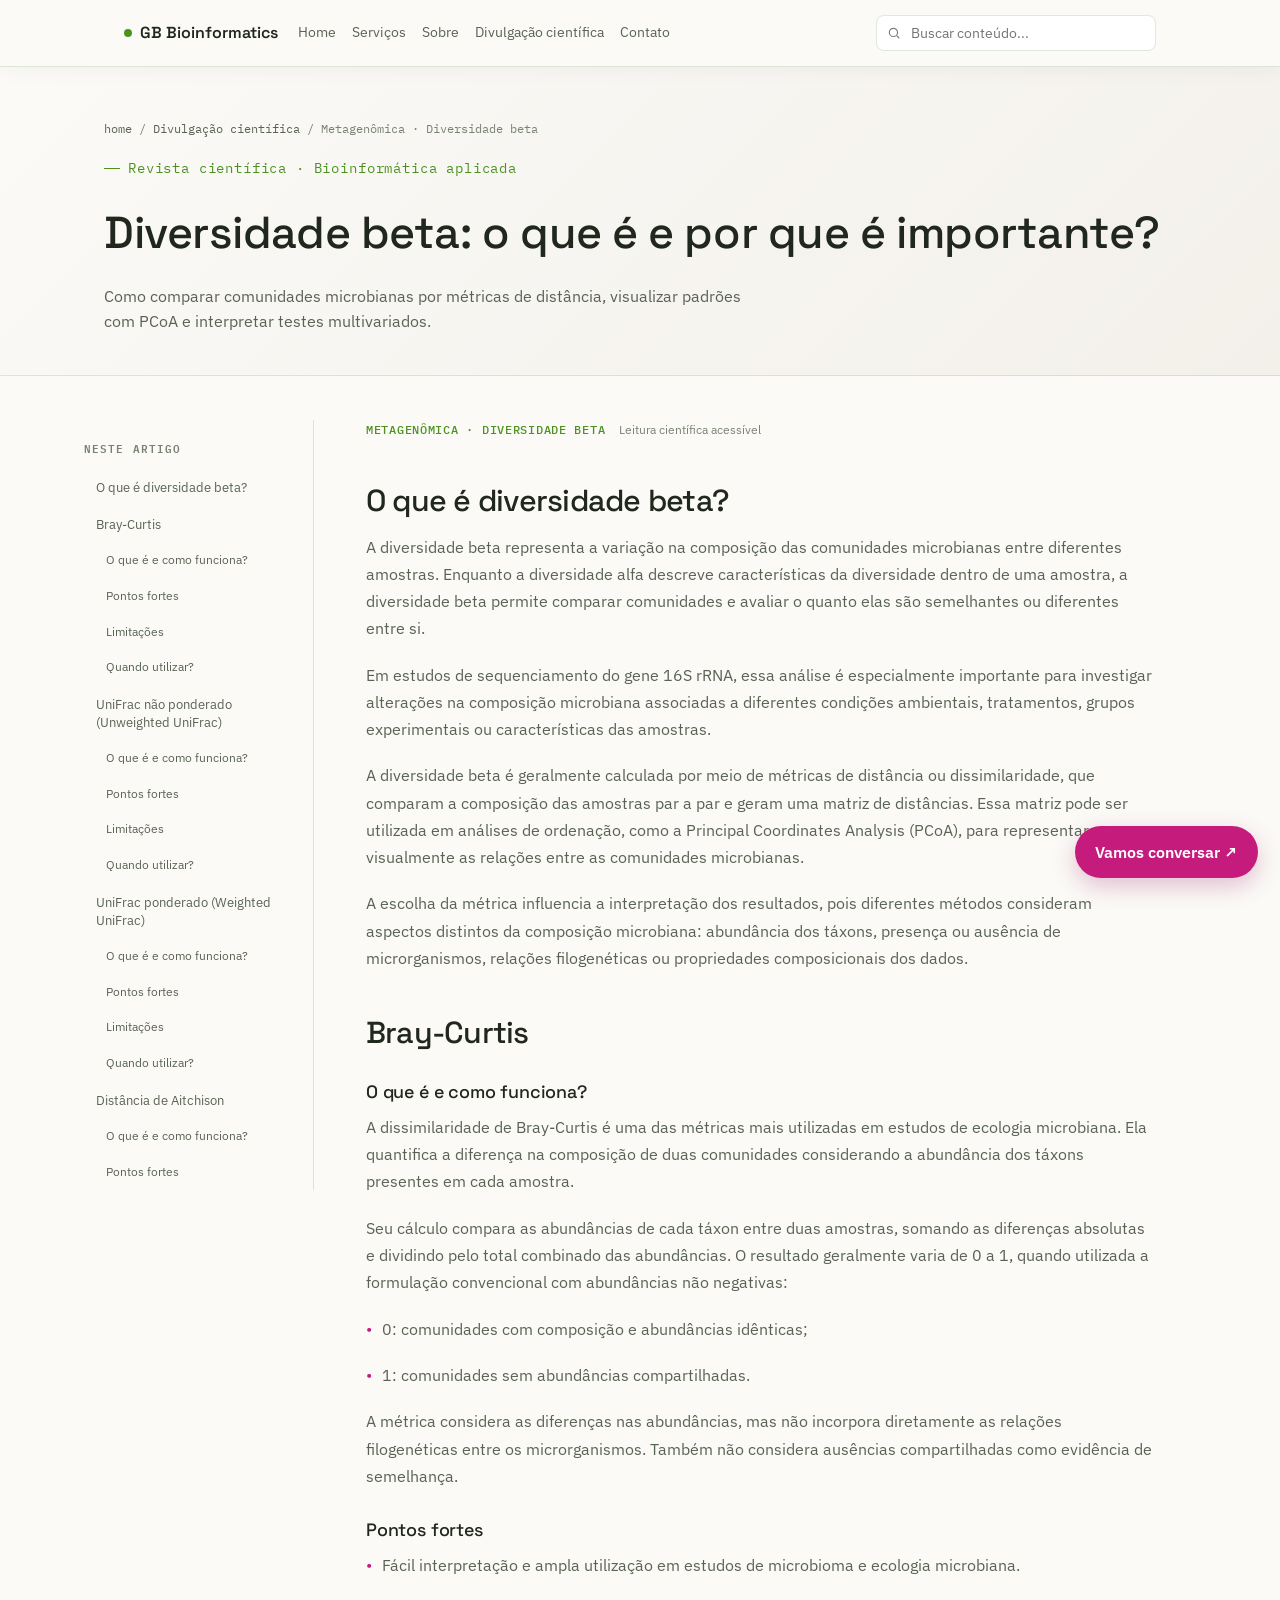
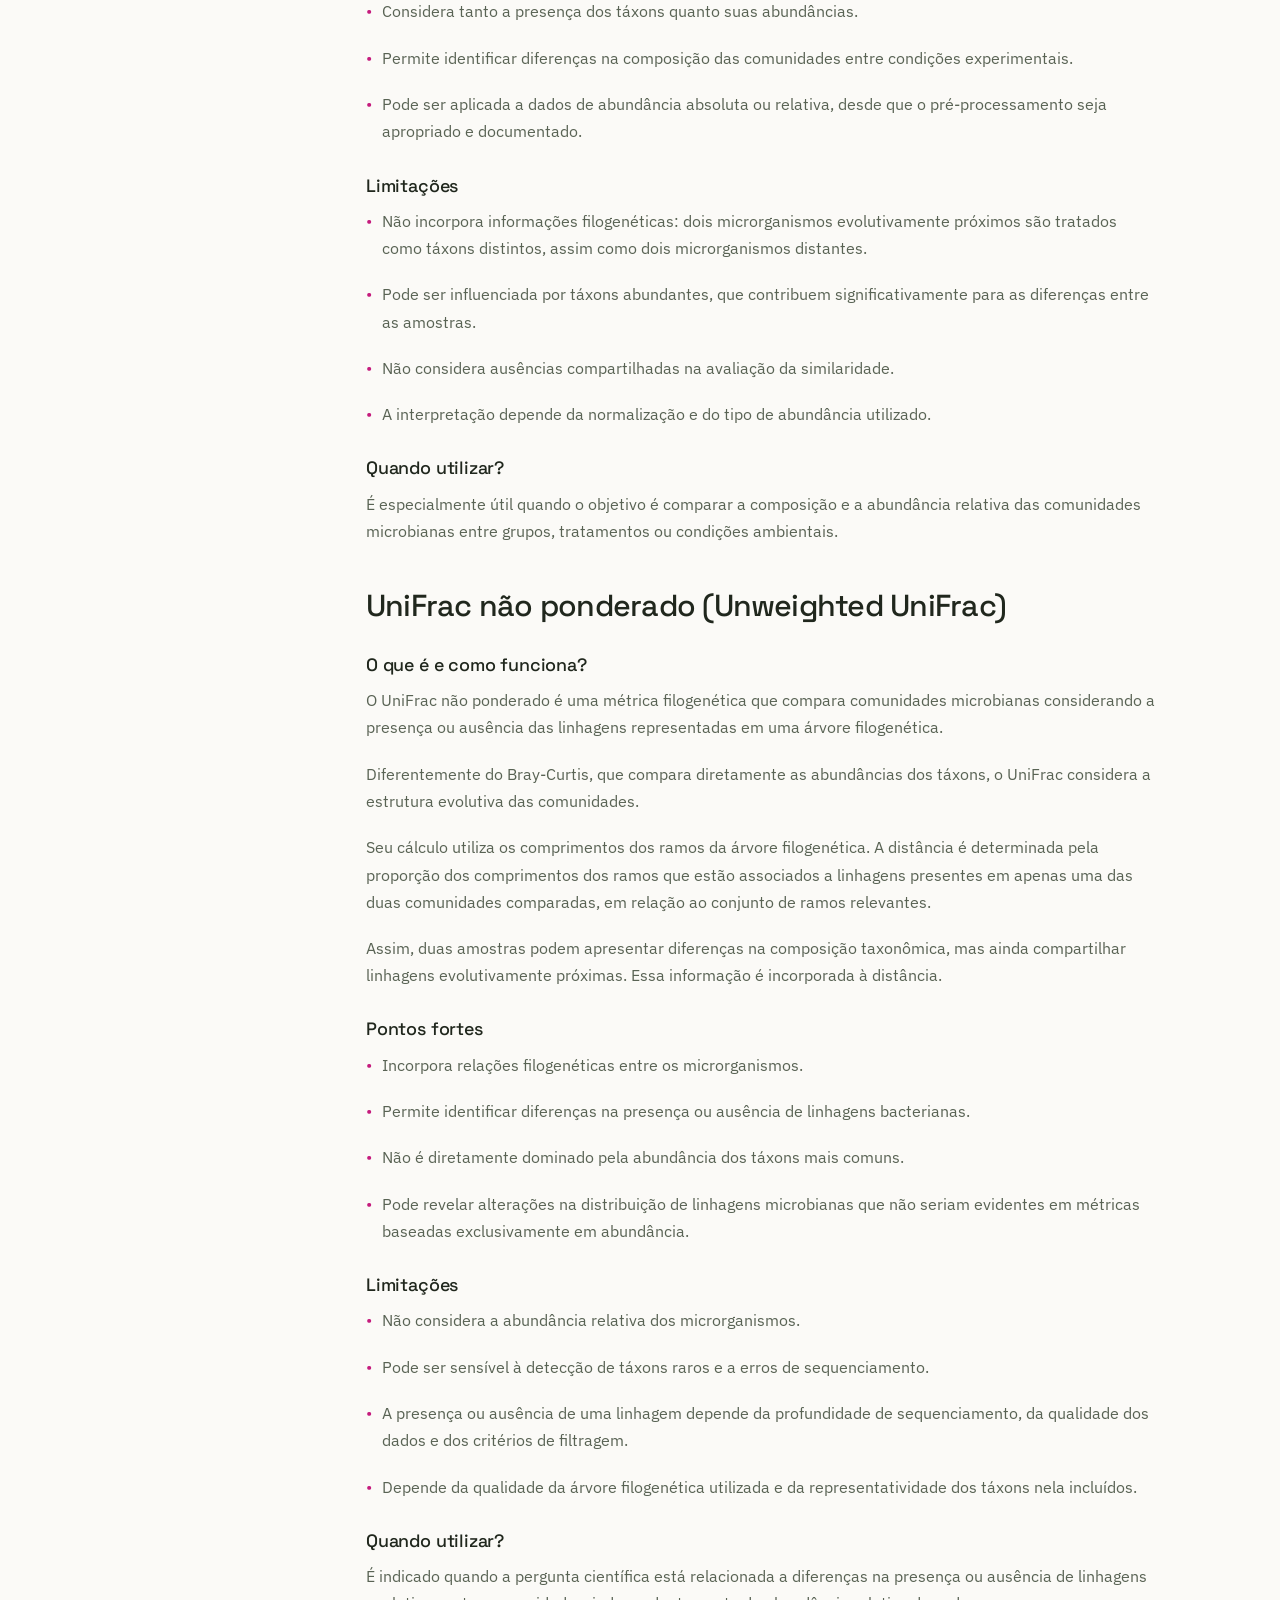
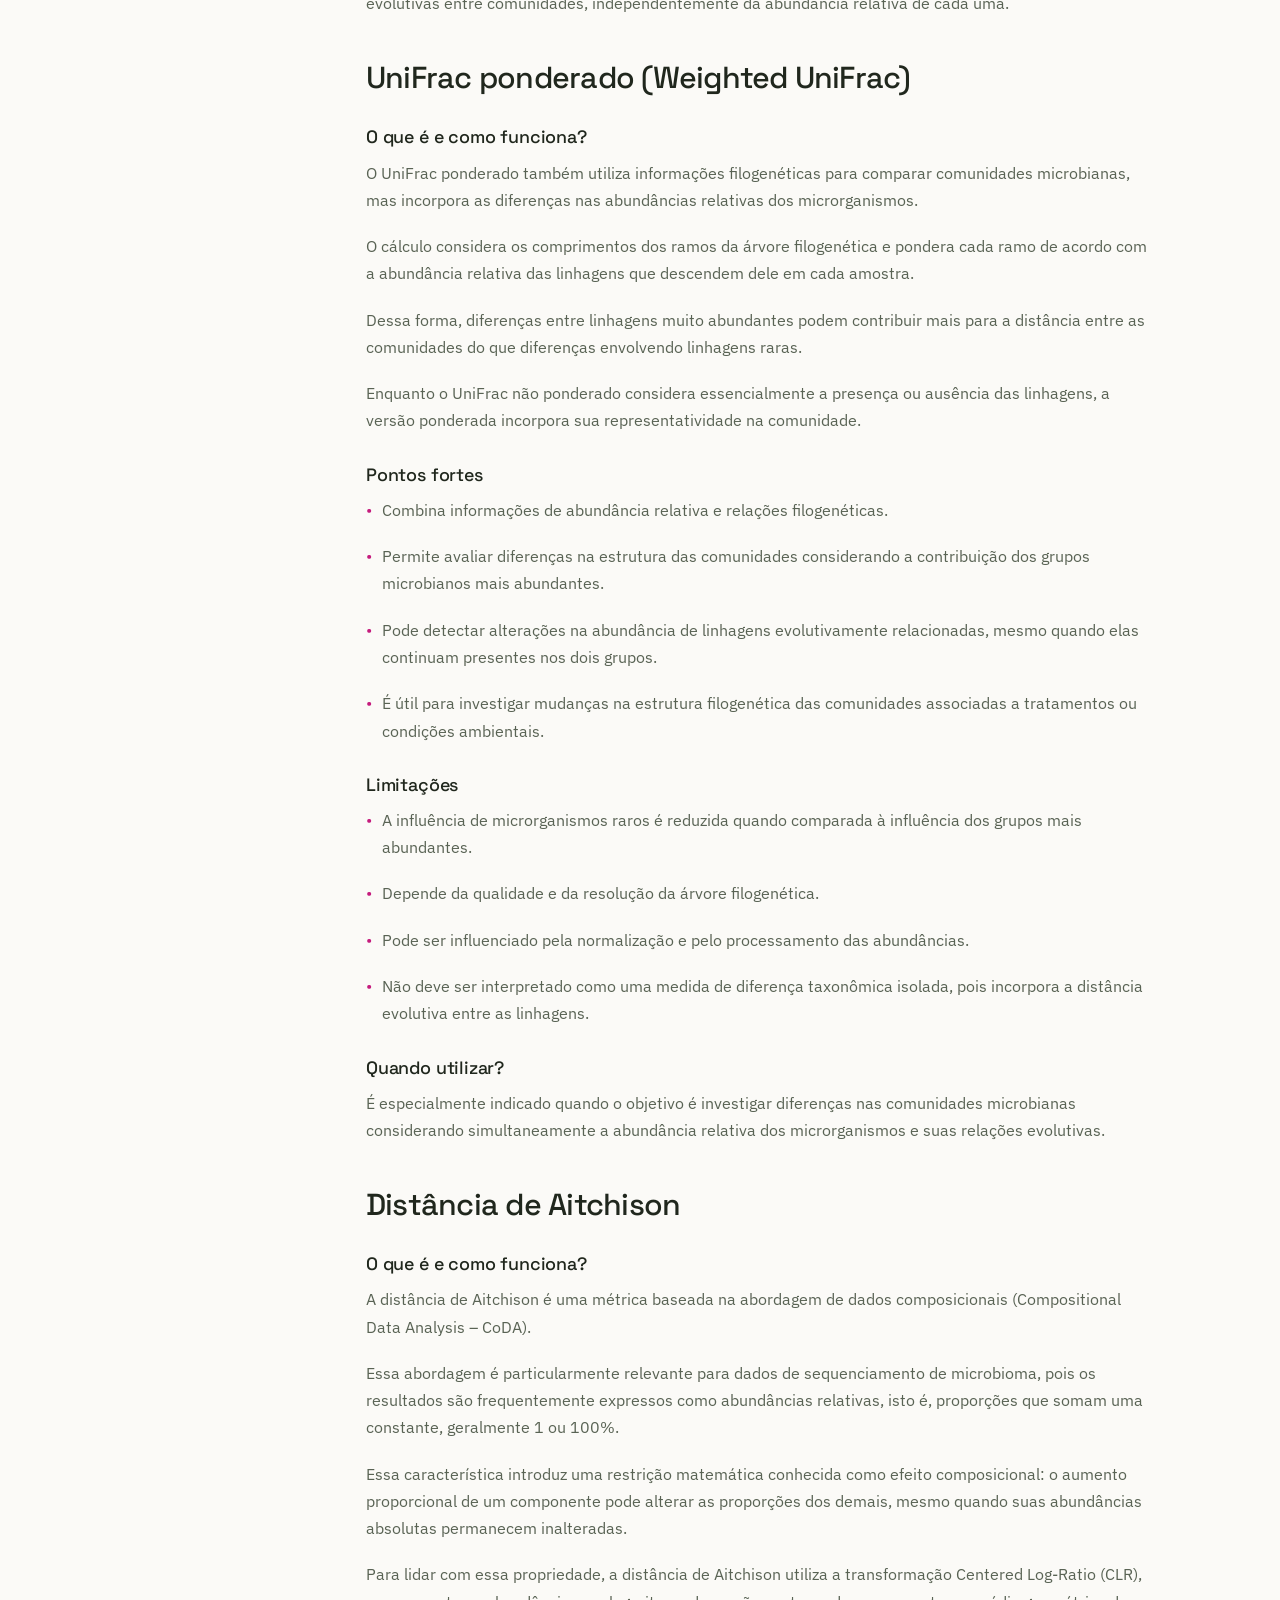
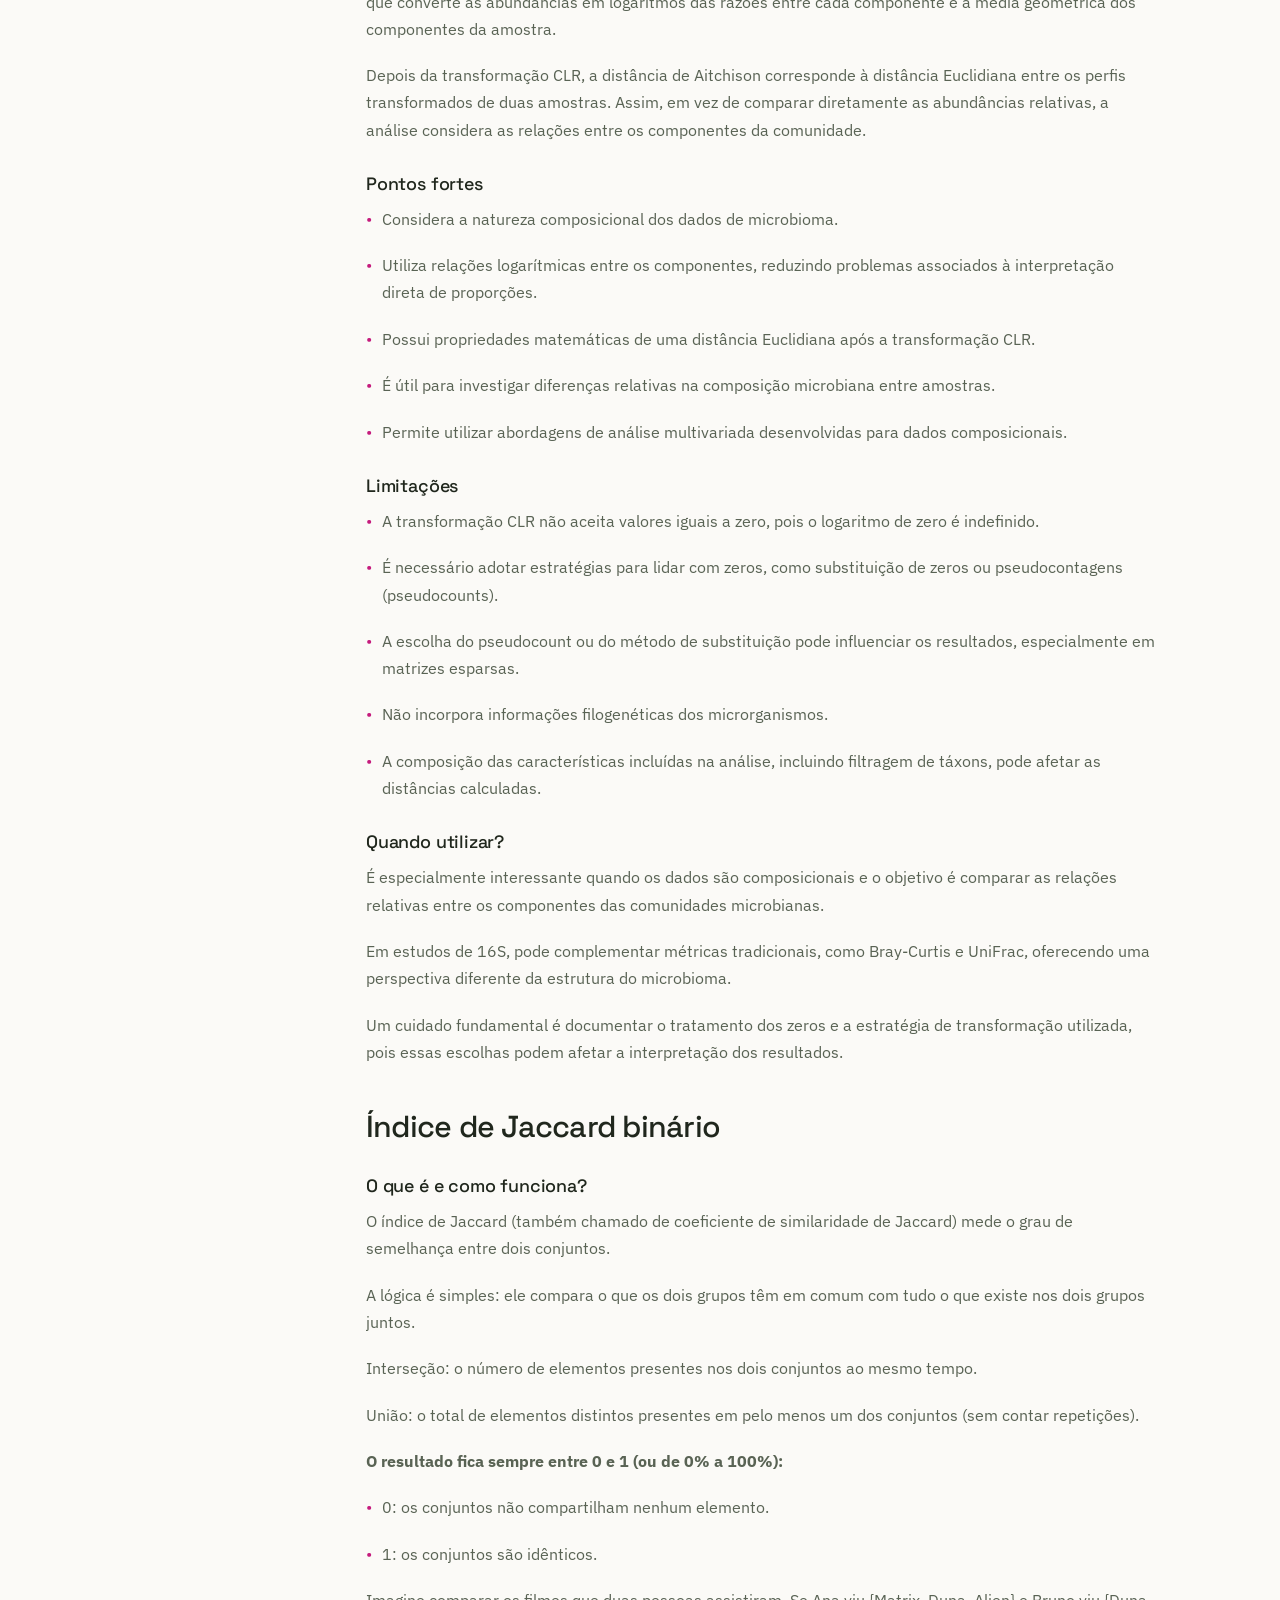
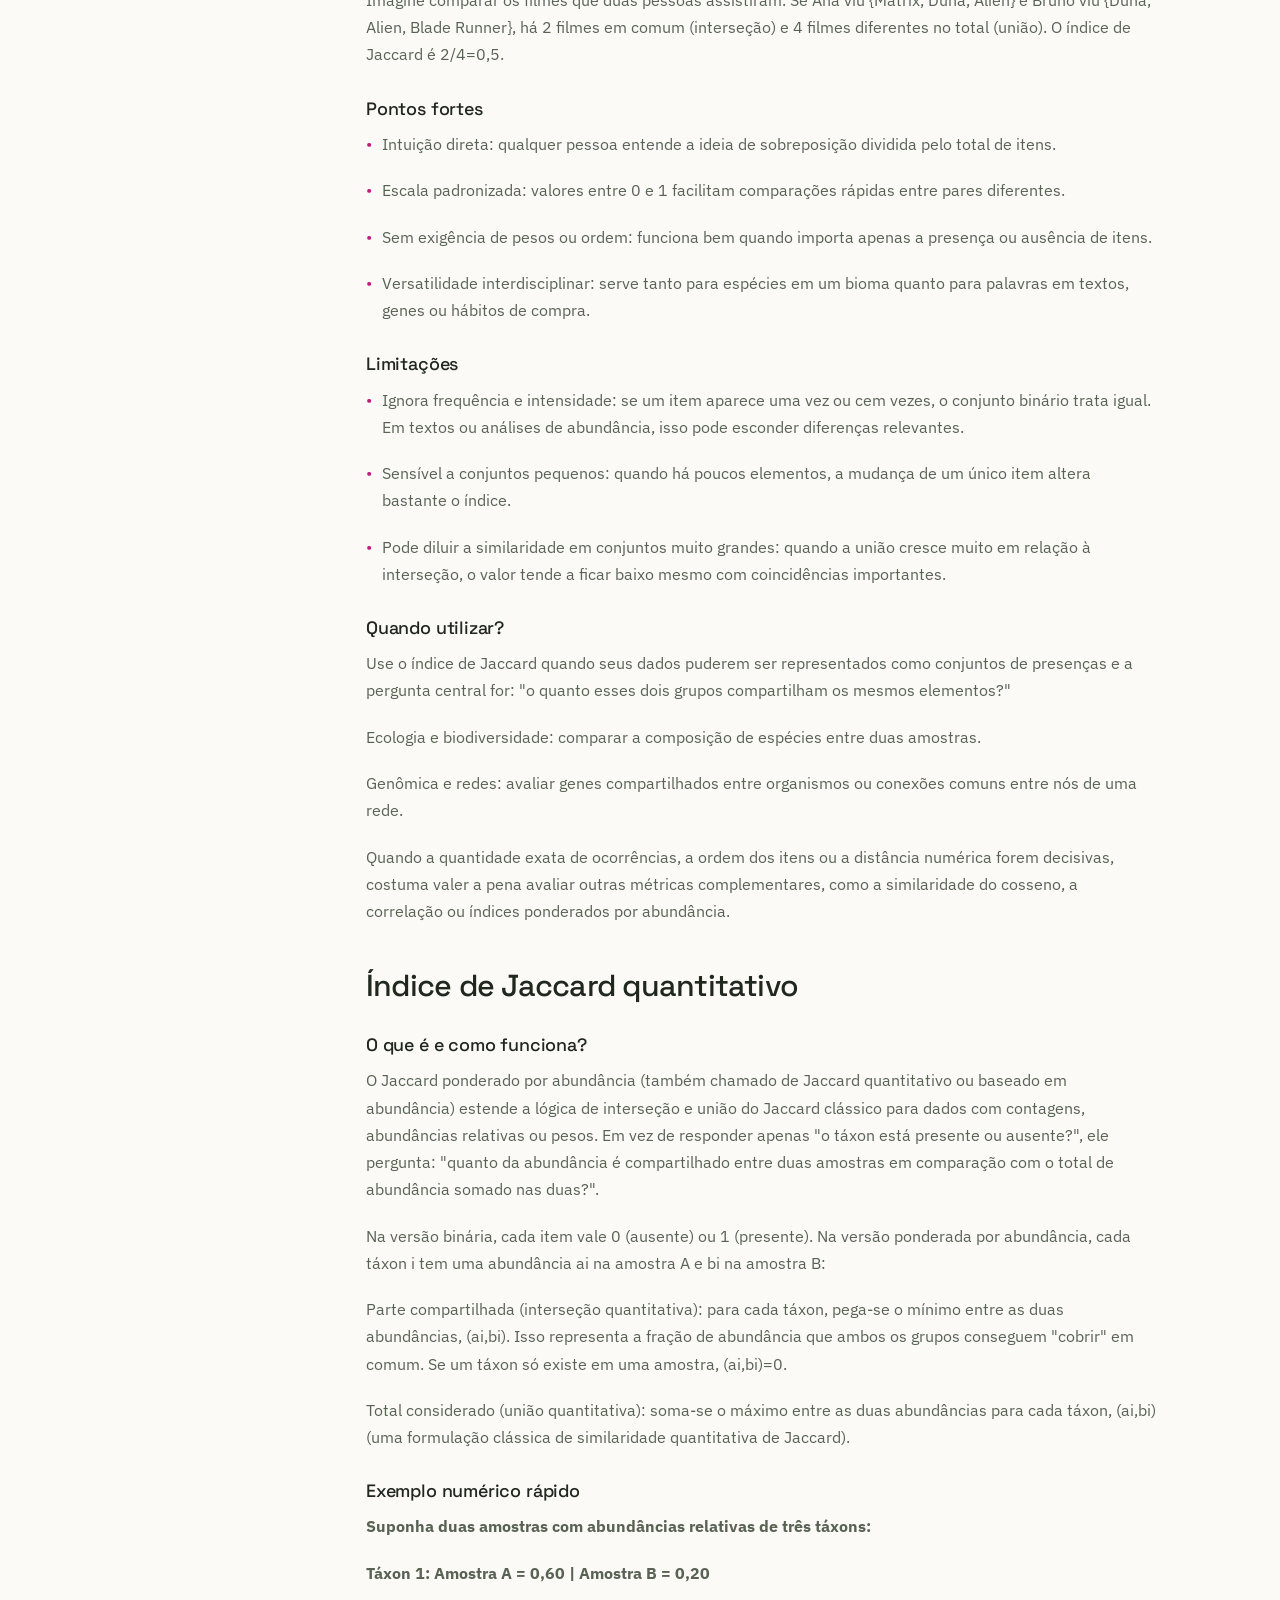
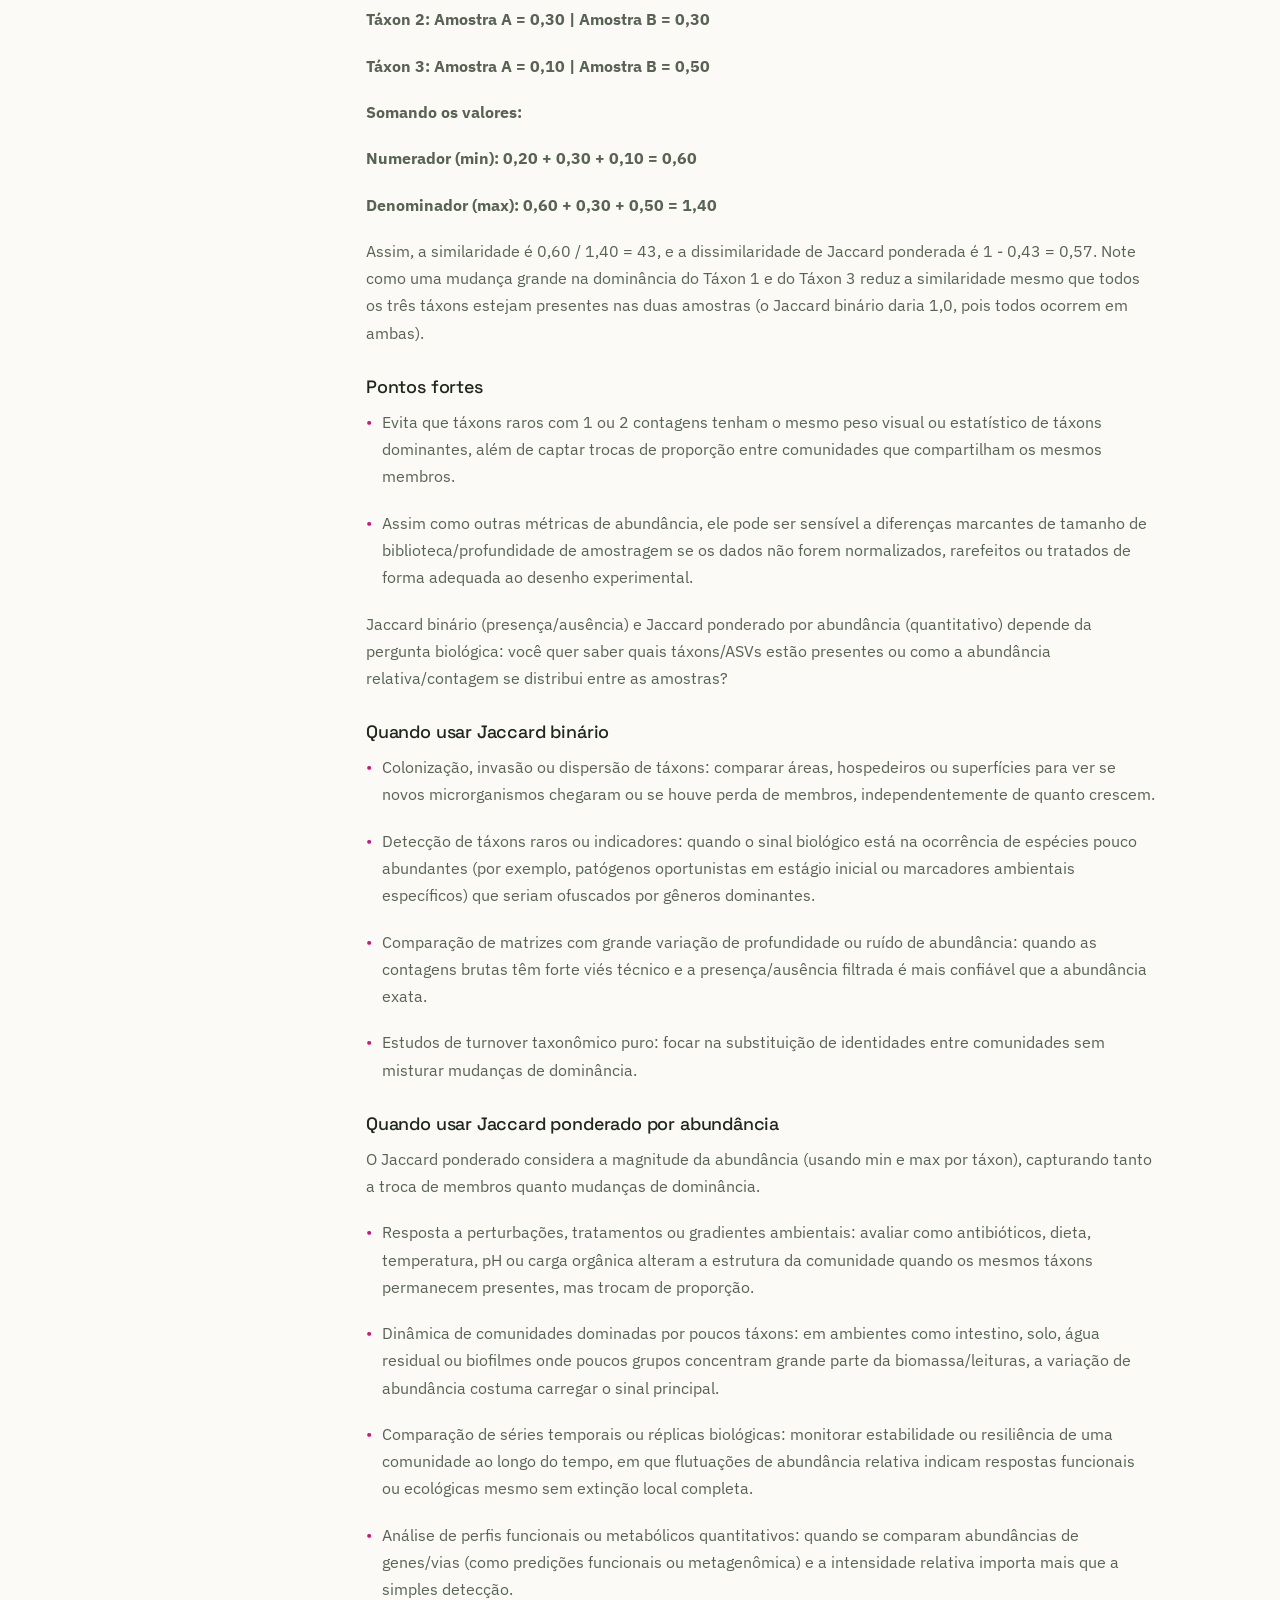
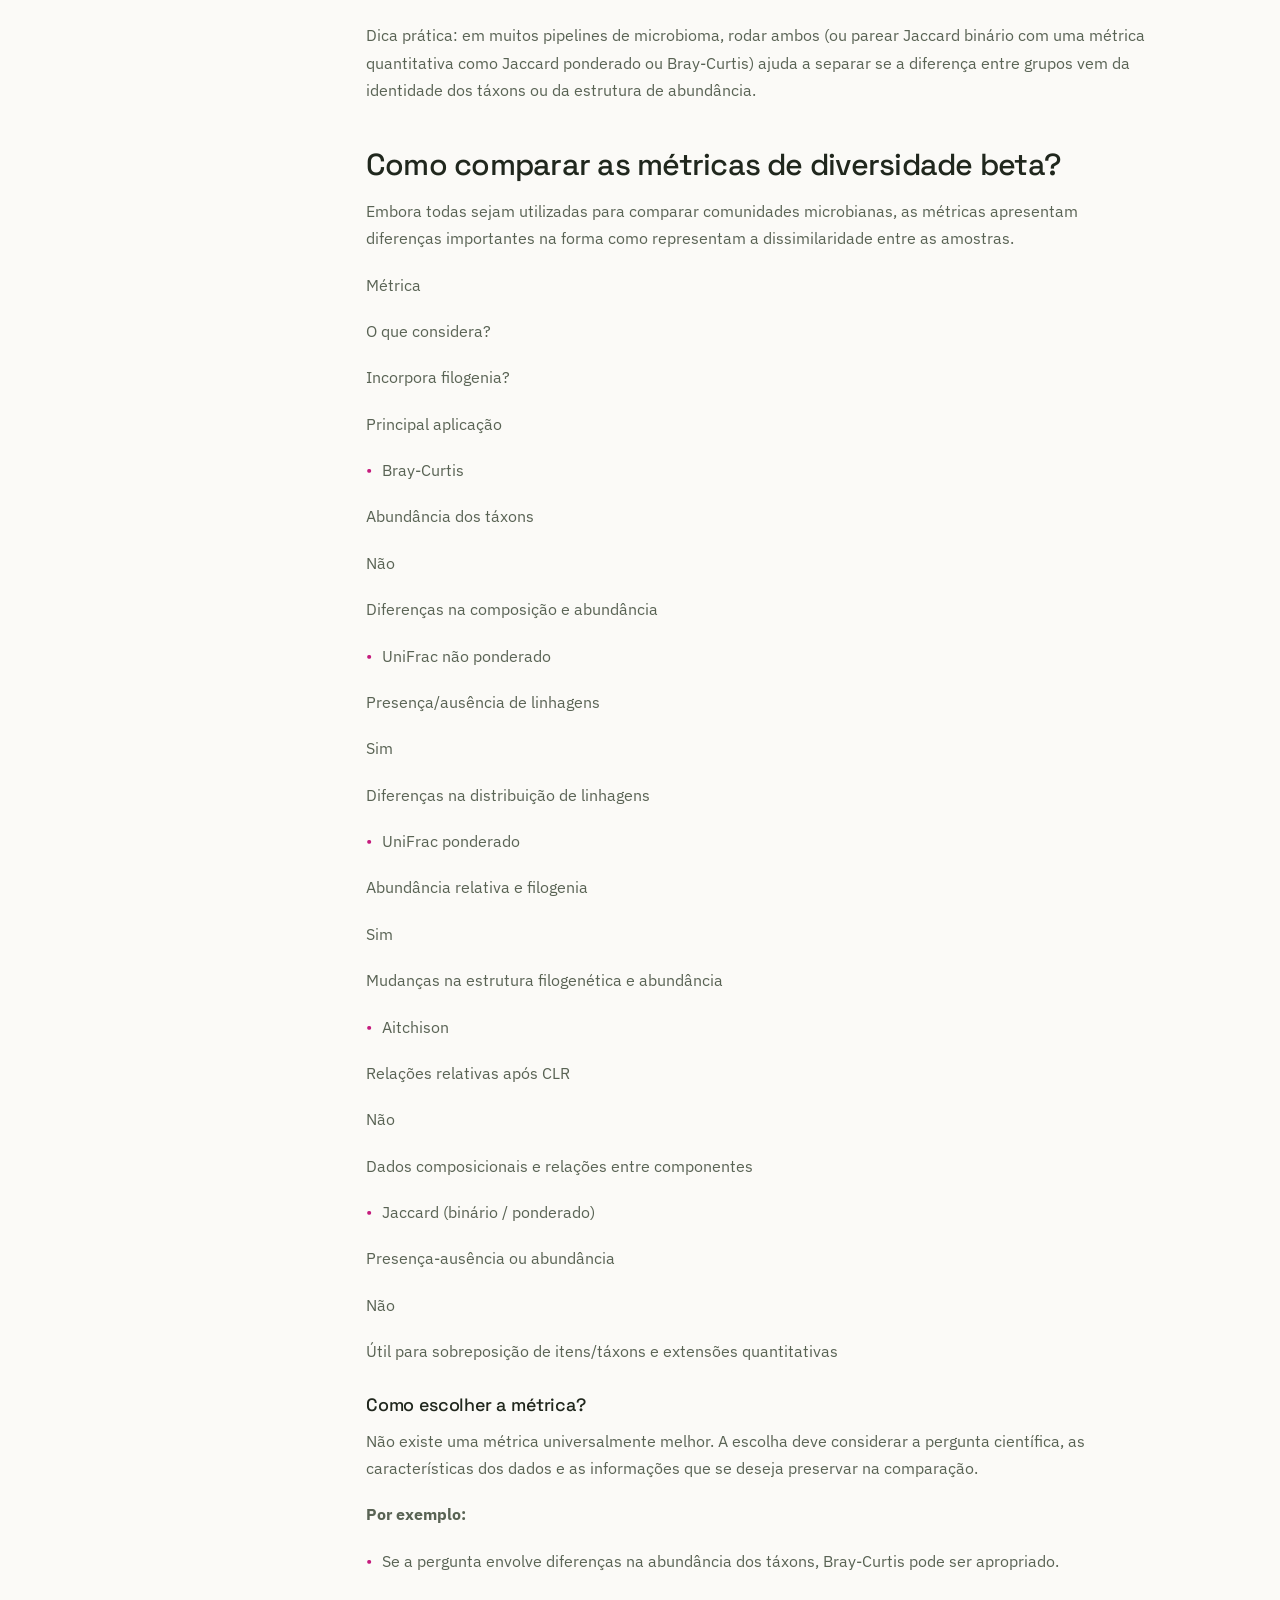
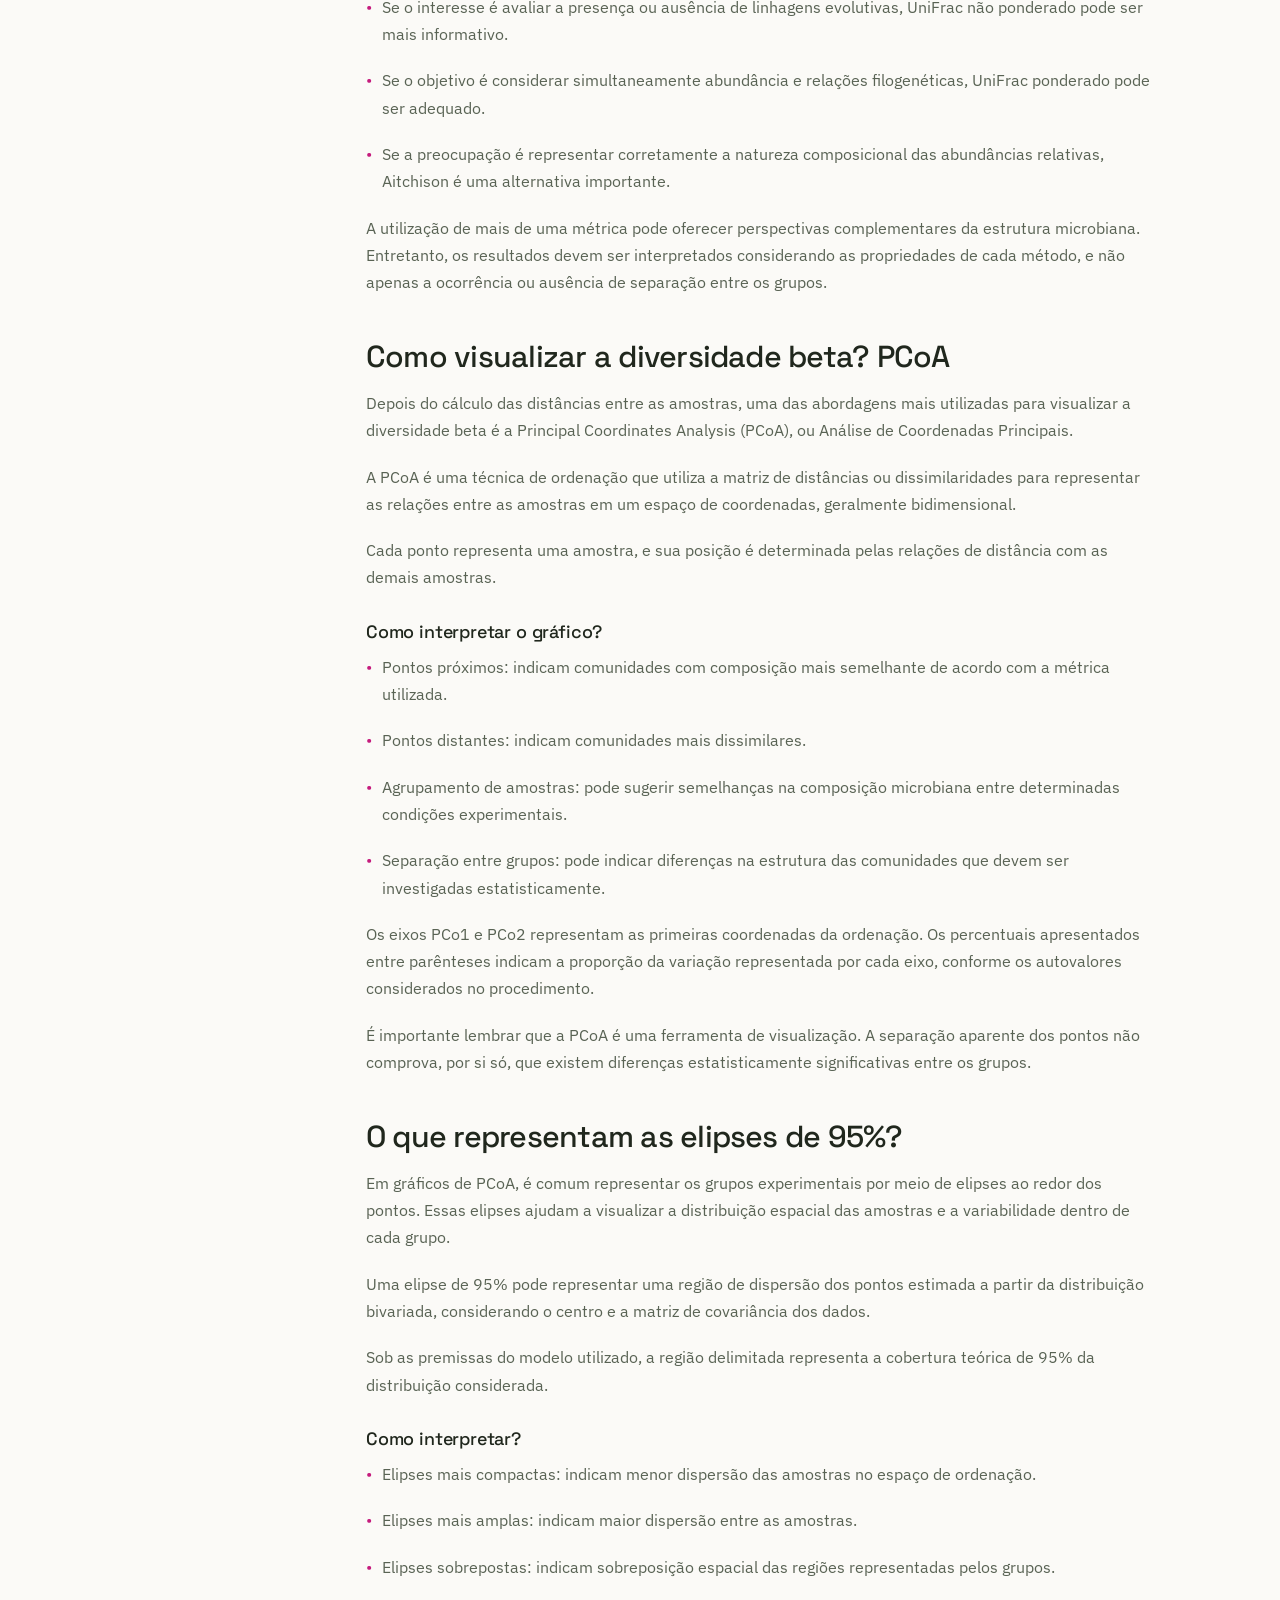
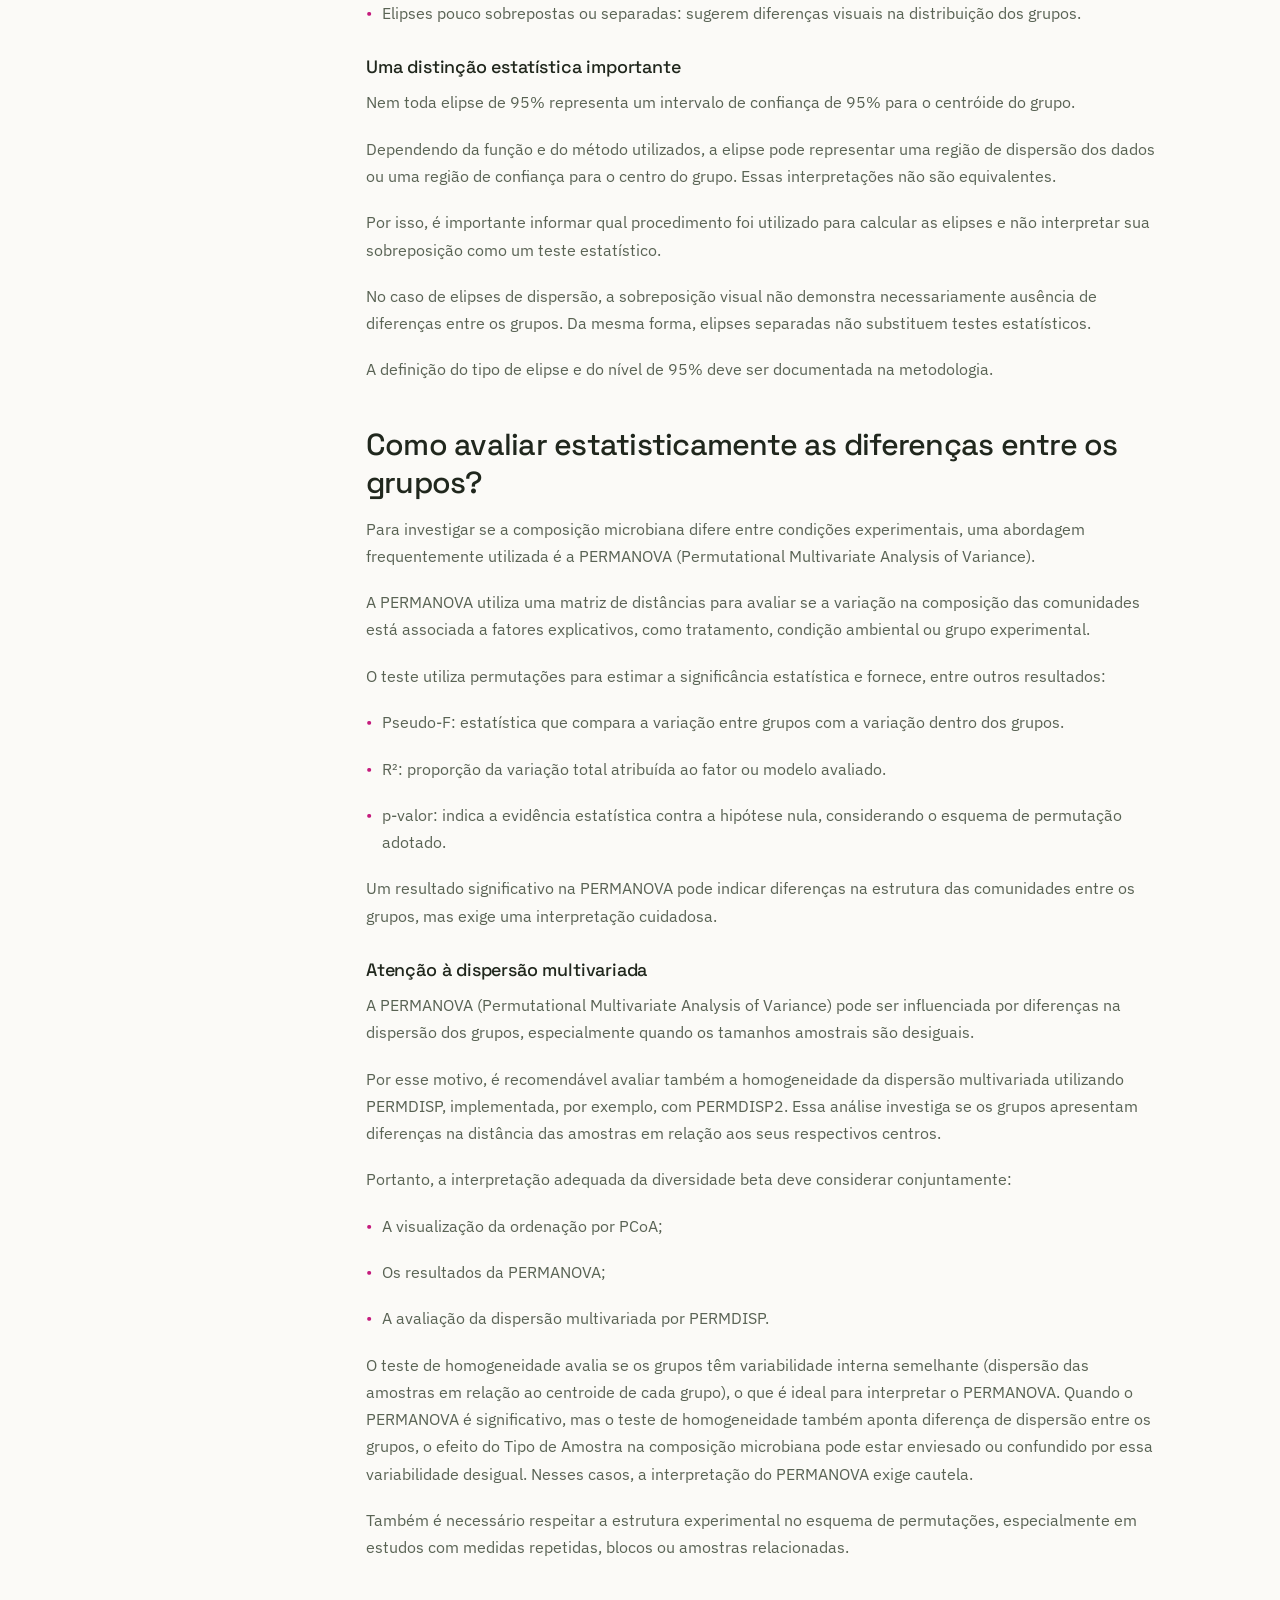
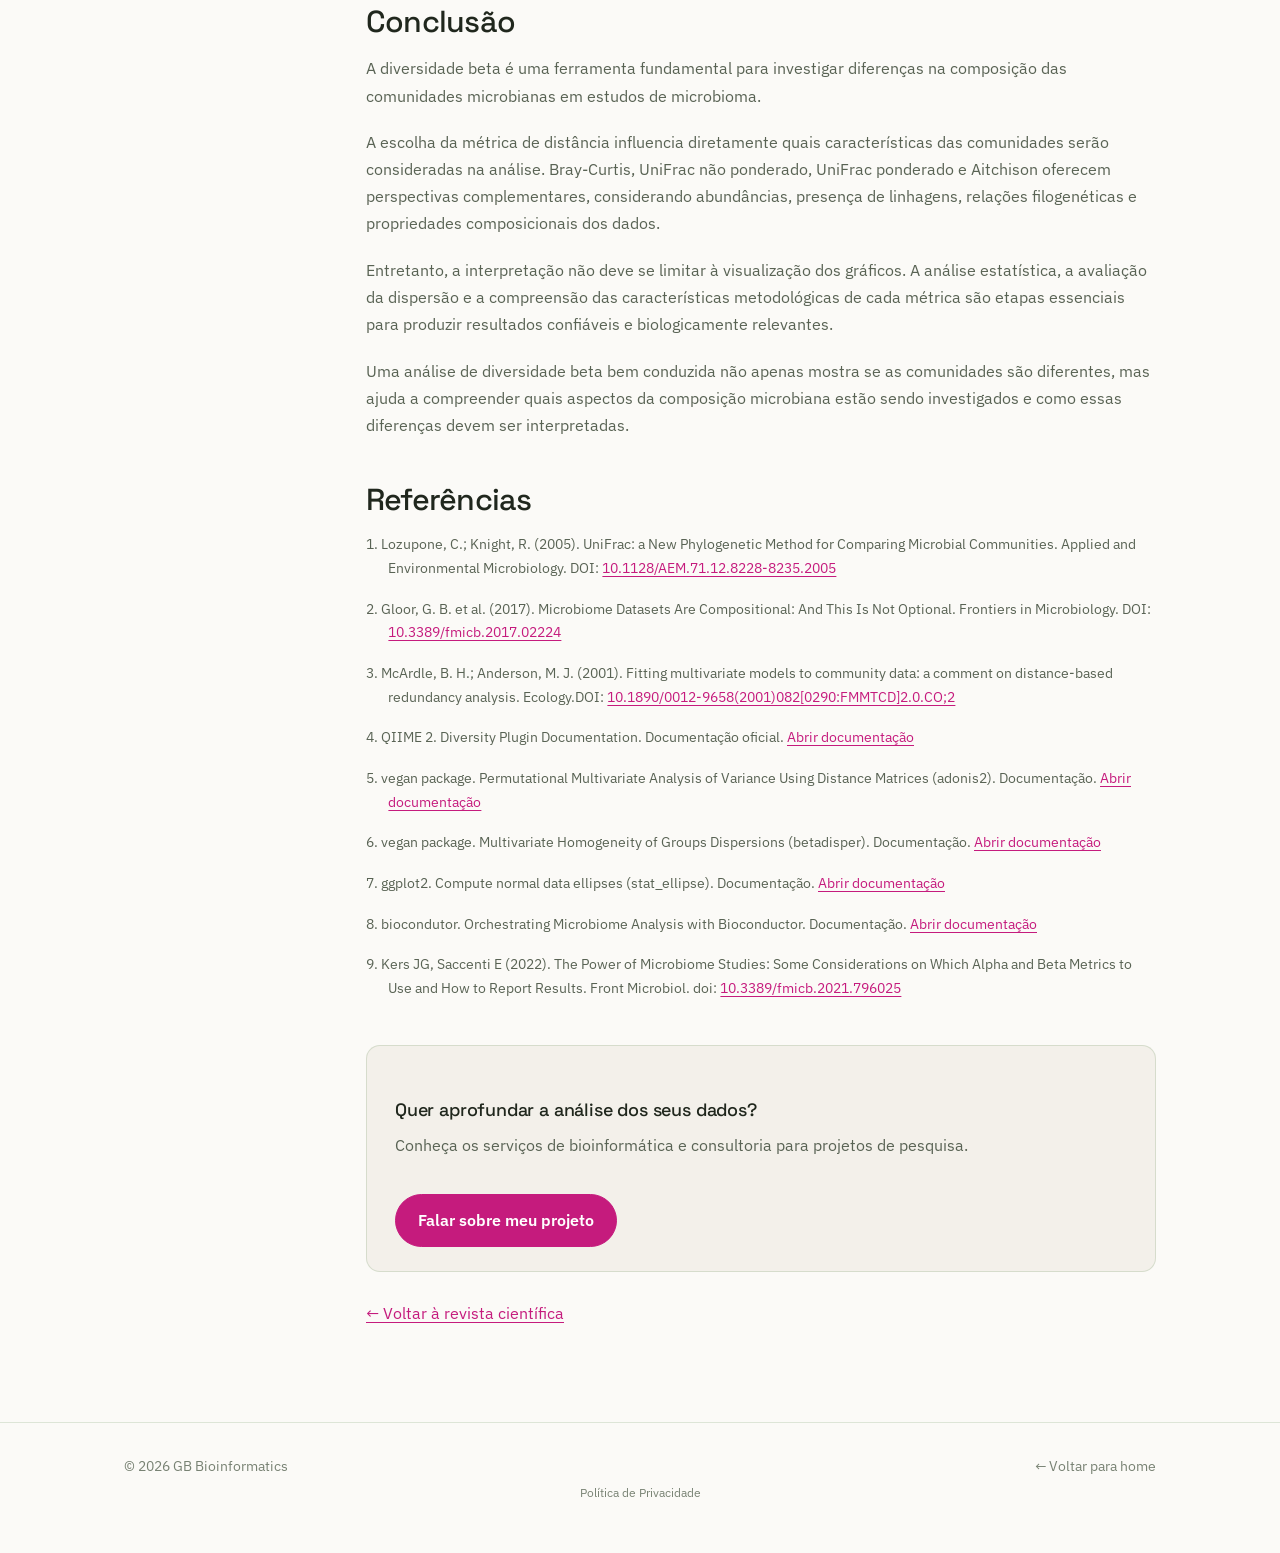
==== commit ba903b61: "Update artigo-diversidade-beta.html" ====
--- a/artigo-diversidade-beta.html
+++ b/artigo-diversidade-beta.html
@@ -539,25 +539,25 @@
           <p><strong>Suponha duas amostras com abundâncias relativas de três táxons:</strong>
           </p>
 
-          <p><strong>Táxon 1: Amostra A = 0,60 | Amostra B = 0,20=0,20, =0,60</strong>
-          </p>
-
-          <p><strong>Táxon 2: Amostra A = 0,30 | Amostra B = 0,30=0,30, =0,30</strong>
-          </p>
-
-          <p><strong>Táxon 3: Amostra A = 0,10 | Amostra B = 0,50=0,10, =0,50</strong>
+          <p><strong>Táxon 1: Amostra A = 0,60 | Amostra B = 0,20</strong>
+          </p>
+
+          <p><strong>Táxon 2: Amostra A = 0,30 | Amostra B = 0,30</strong>
+          </p>
+
+          <p><strong>Táxon 3: Amostra A = 0,10 | Amostra B = 0,50</strong>
           </p>
 
           <p><strong>Somando os valores:</strong>
           </p>
 
-          <p><strong>Numerador (): 0,20+0,30+0,10=0,60</strong>
-          </p>
-
-          <p><strong>Denominador (): 0,60+0,30+0,50=1,40</strong>
-          </p>
-
-          <p>Assim, a similaridade é 0,60/1,400,43, e a dissimilaridade de Jaccard ponderada é 1-0,43=0,57. Note como uma mudança grande na dominância do Táxon 1 e do Táxon 3 reduz a similaridade mesmo que todos os três táxons estejam presentes nas duas amostras (o Jaccard binário daria 1,0, pois todos ocorrem em ambas).
+          <p><strong>Numerador (min): 0,20 + 0,30 + 0,10 = 0,60</strong>
+          </p>
+
+          <p><strong>Denominador (max): 0,60 + 0,30 + 0,50 = 1,40</strong>
+          </p>
+
+          <p>Assim, a similaridade é 0,60 / 1,40 = 43, e a dissimilaridade de Jaccard ponderada é 1 - 0,43 = 0,57. Note como uma mudança grande na dominância do Táxon 1 e do Táxon 3 reduz a similaridade mesmo que todos os três táxons estejam presentes nas duas amostras (o Jaccard binário daria 1,0, pois todos ocorrem em ambas).
           
           </p>
 
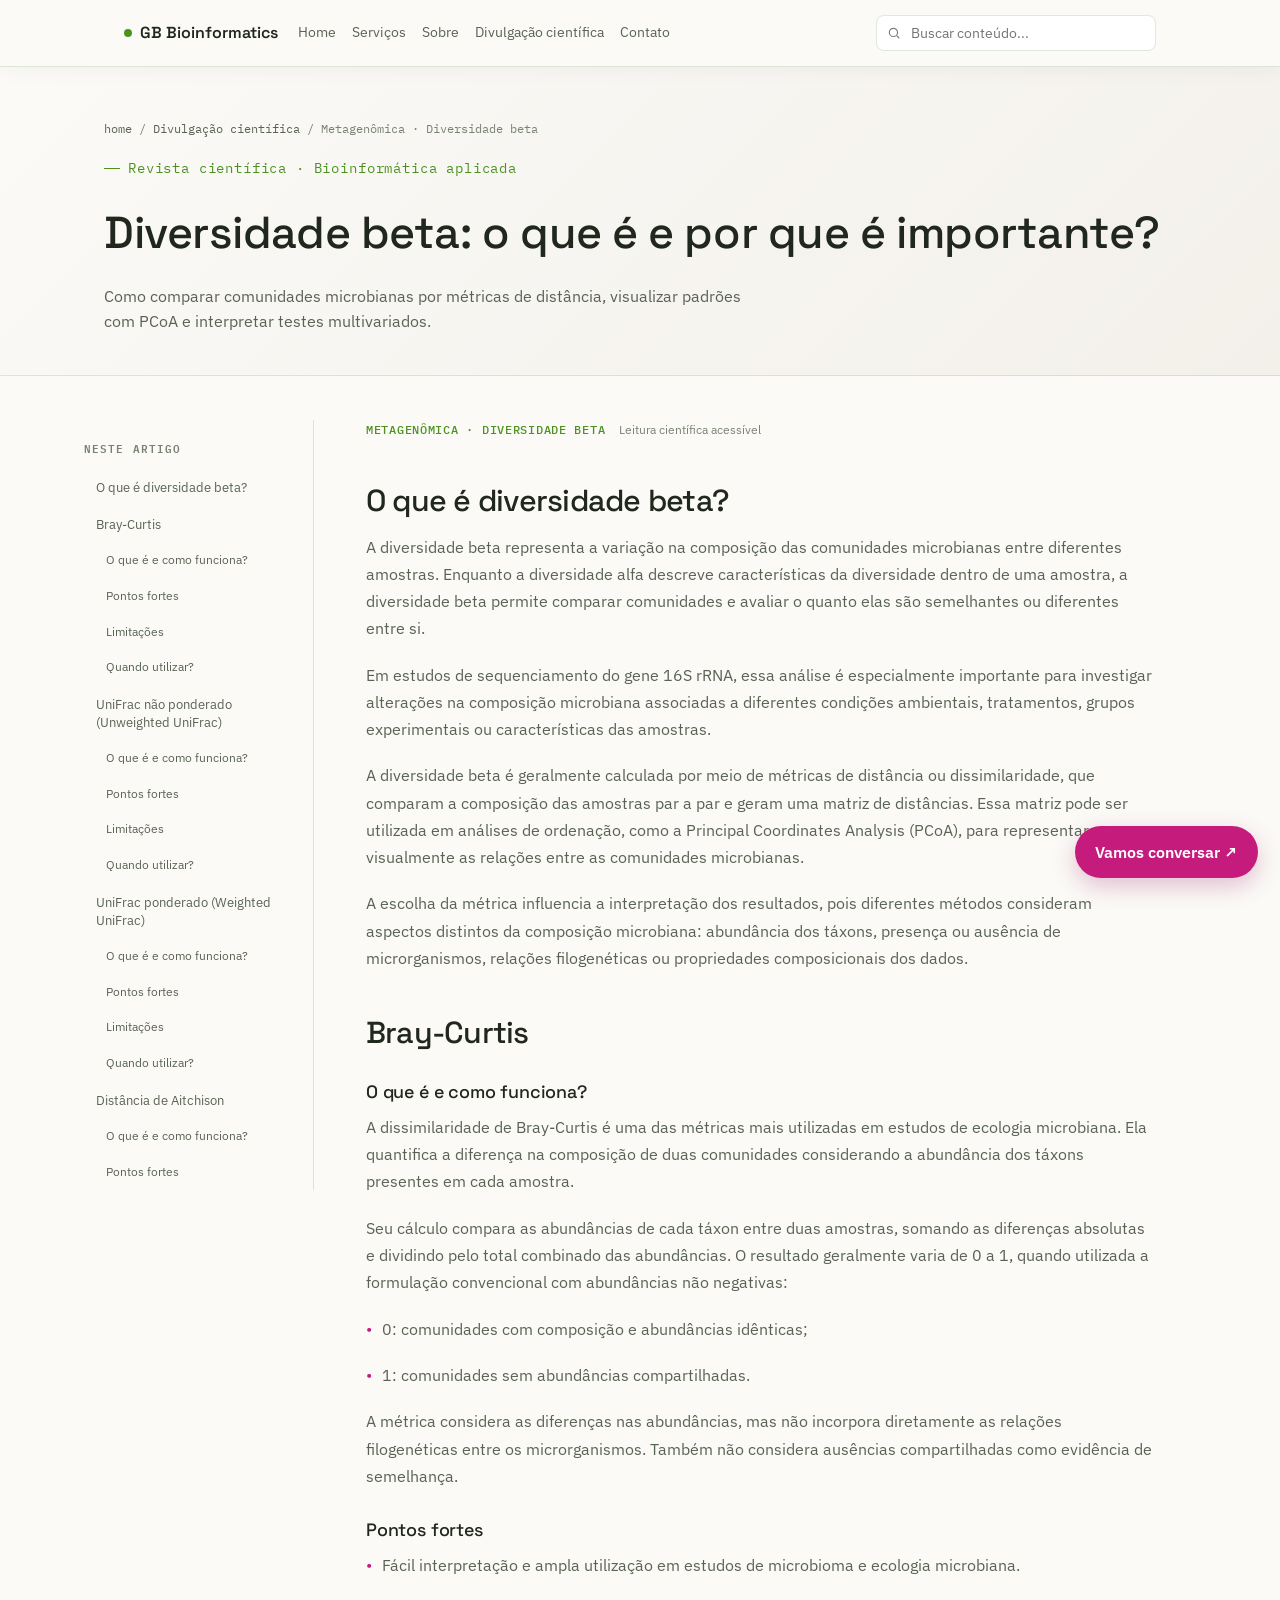
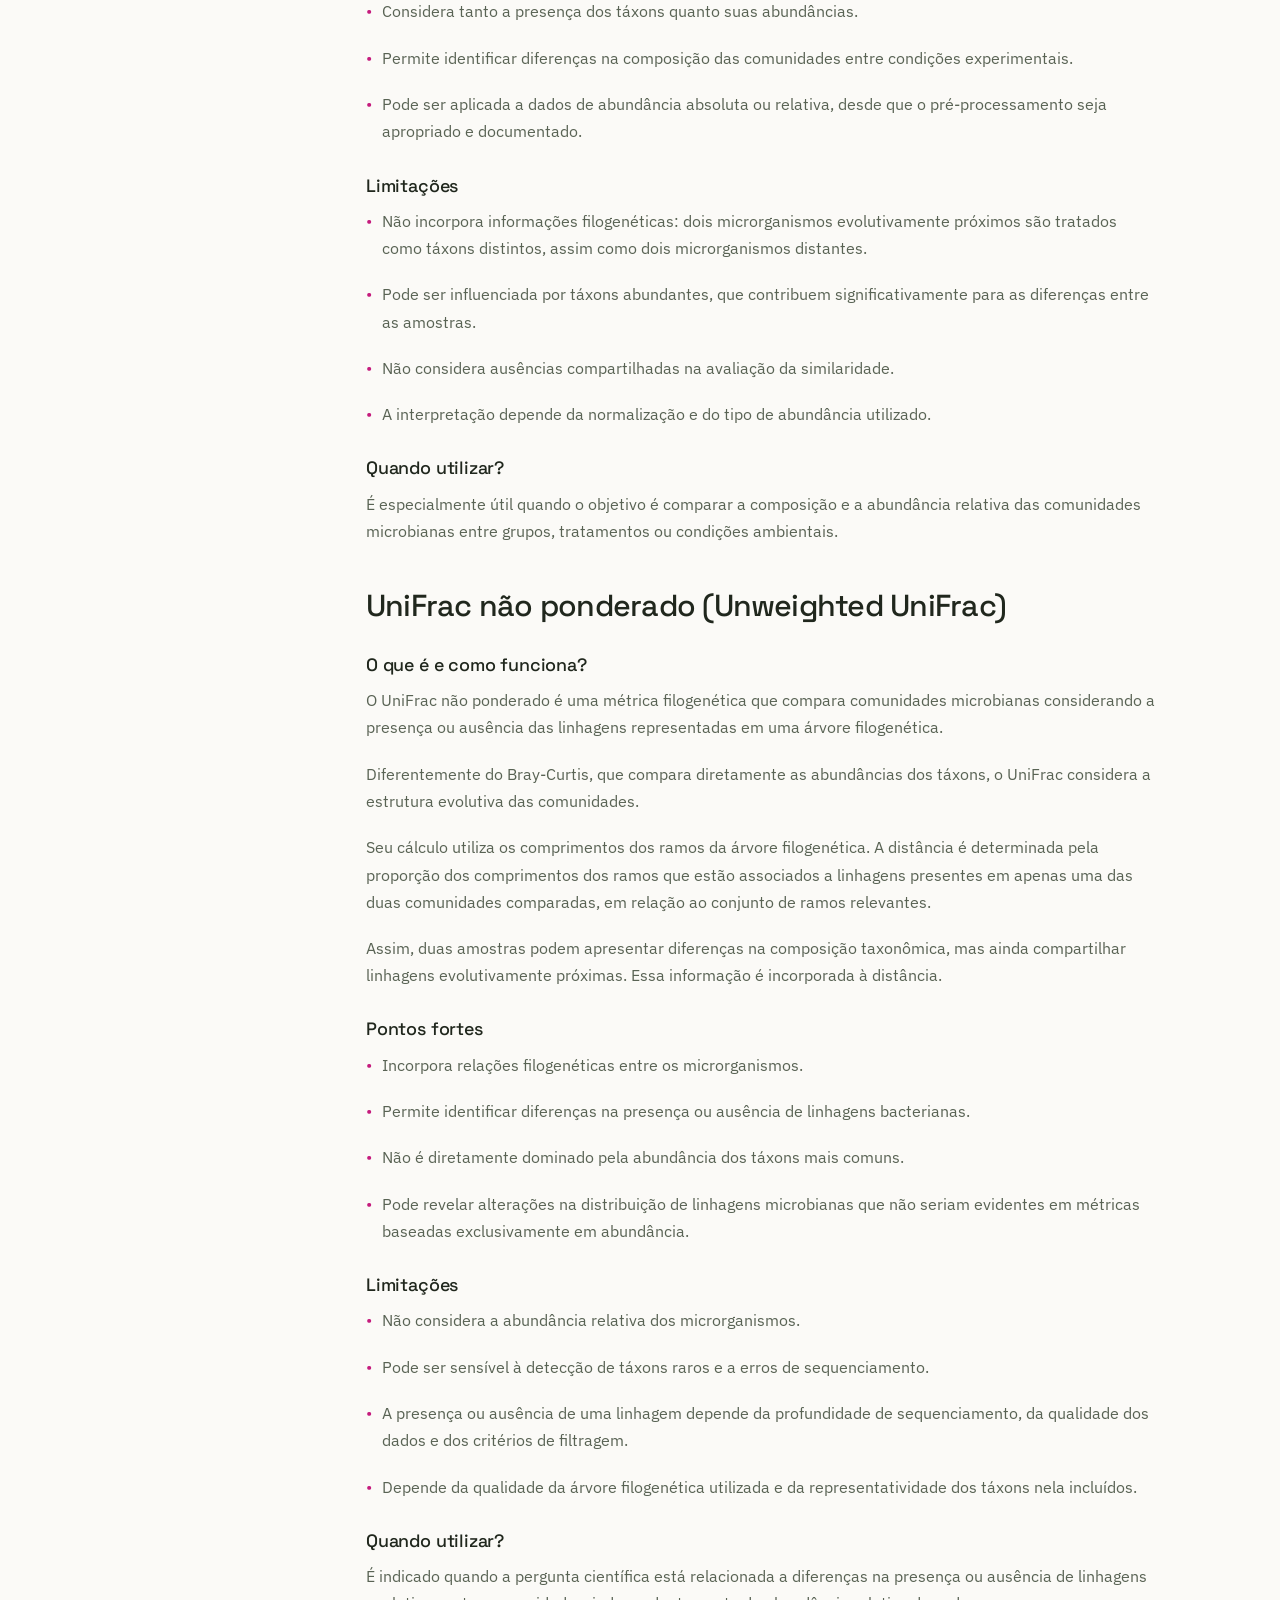
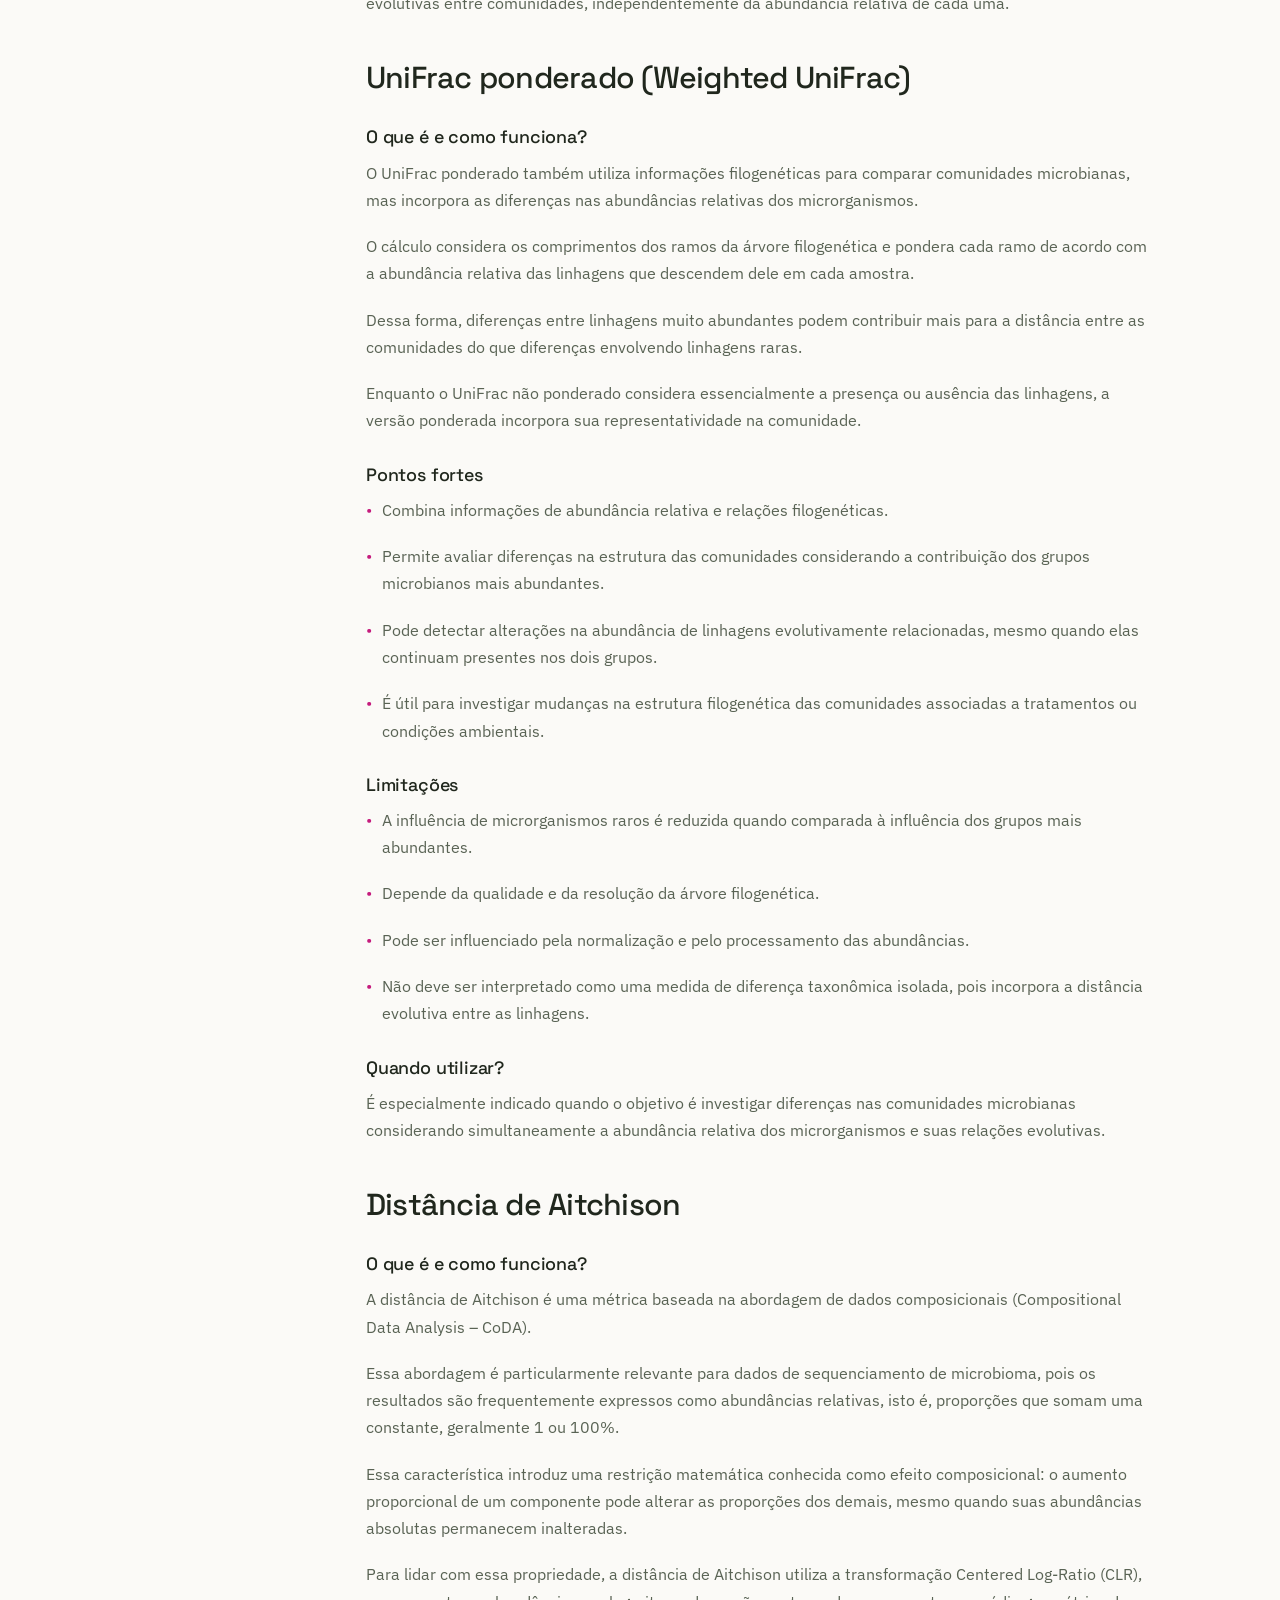
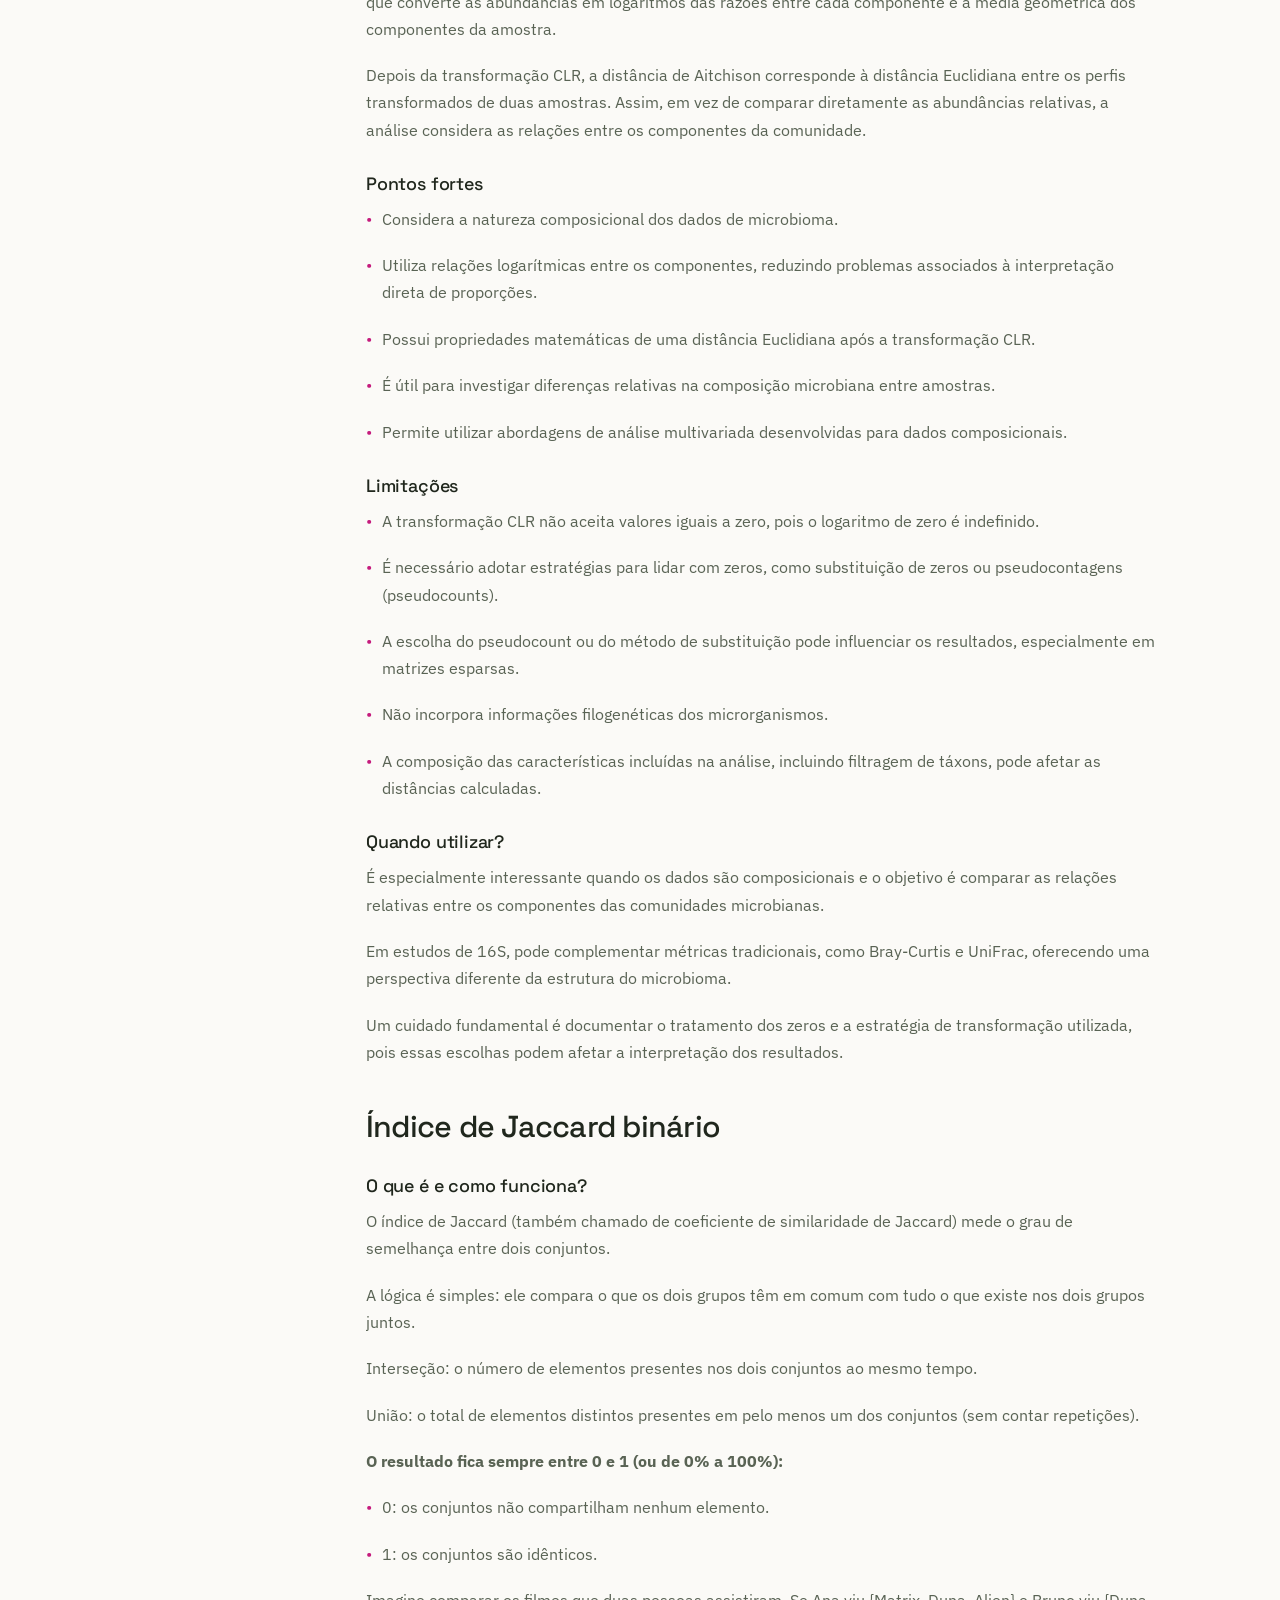
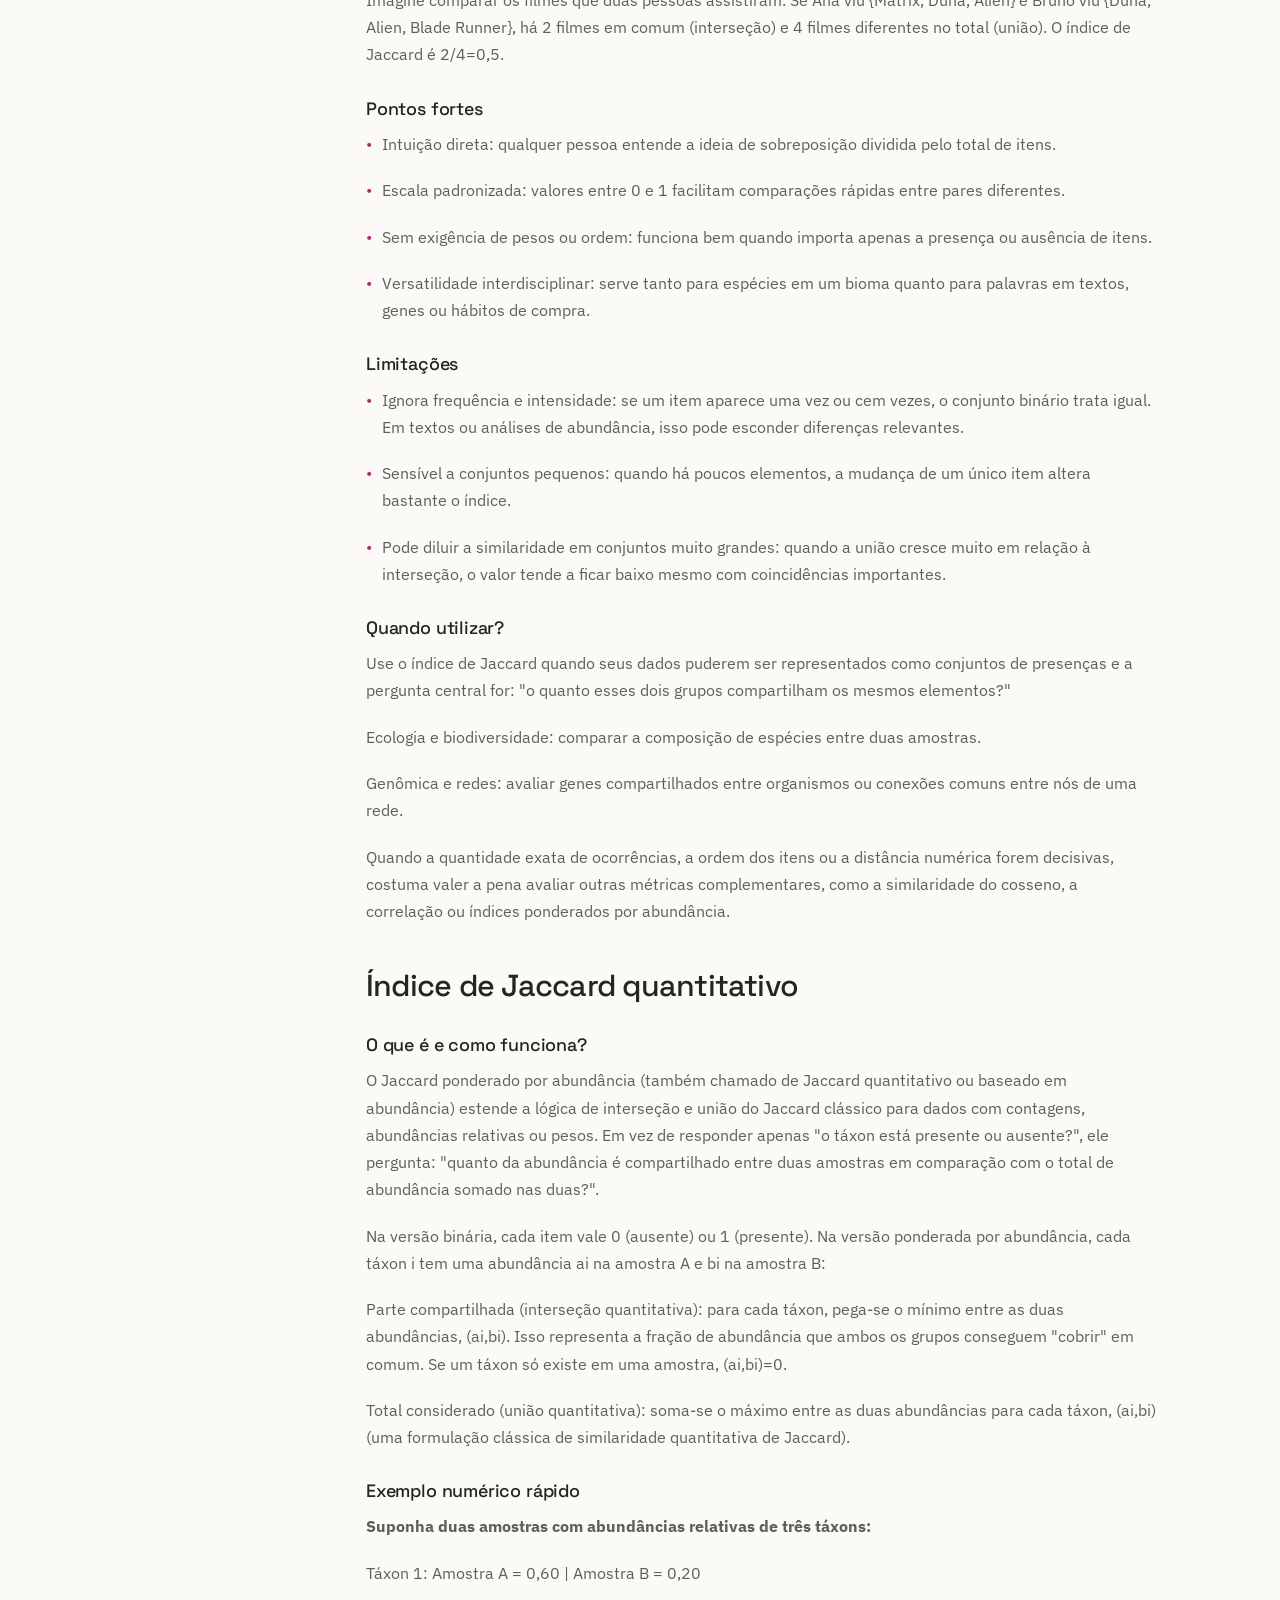
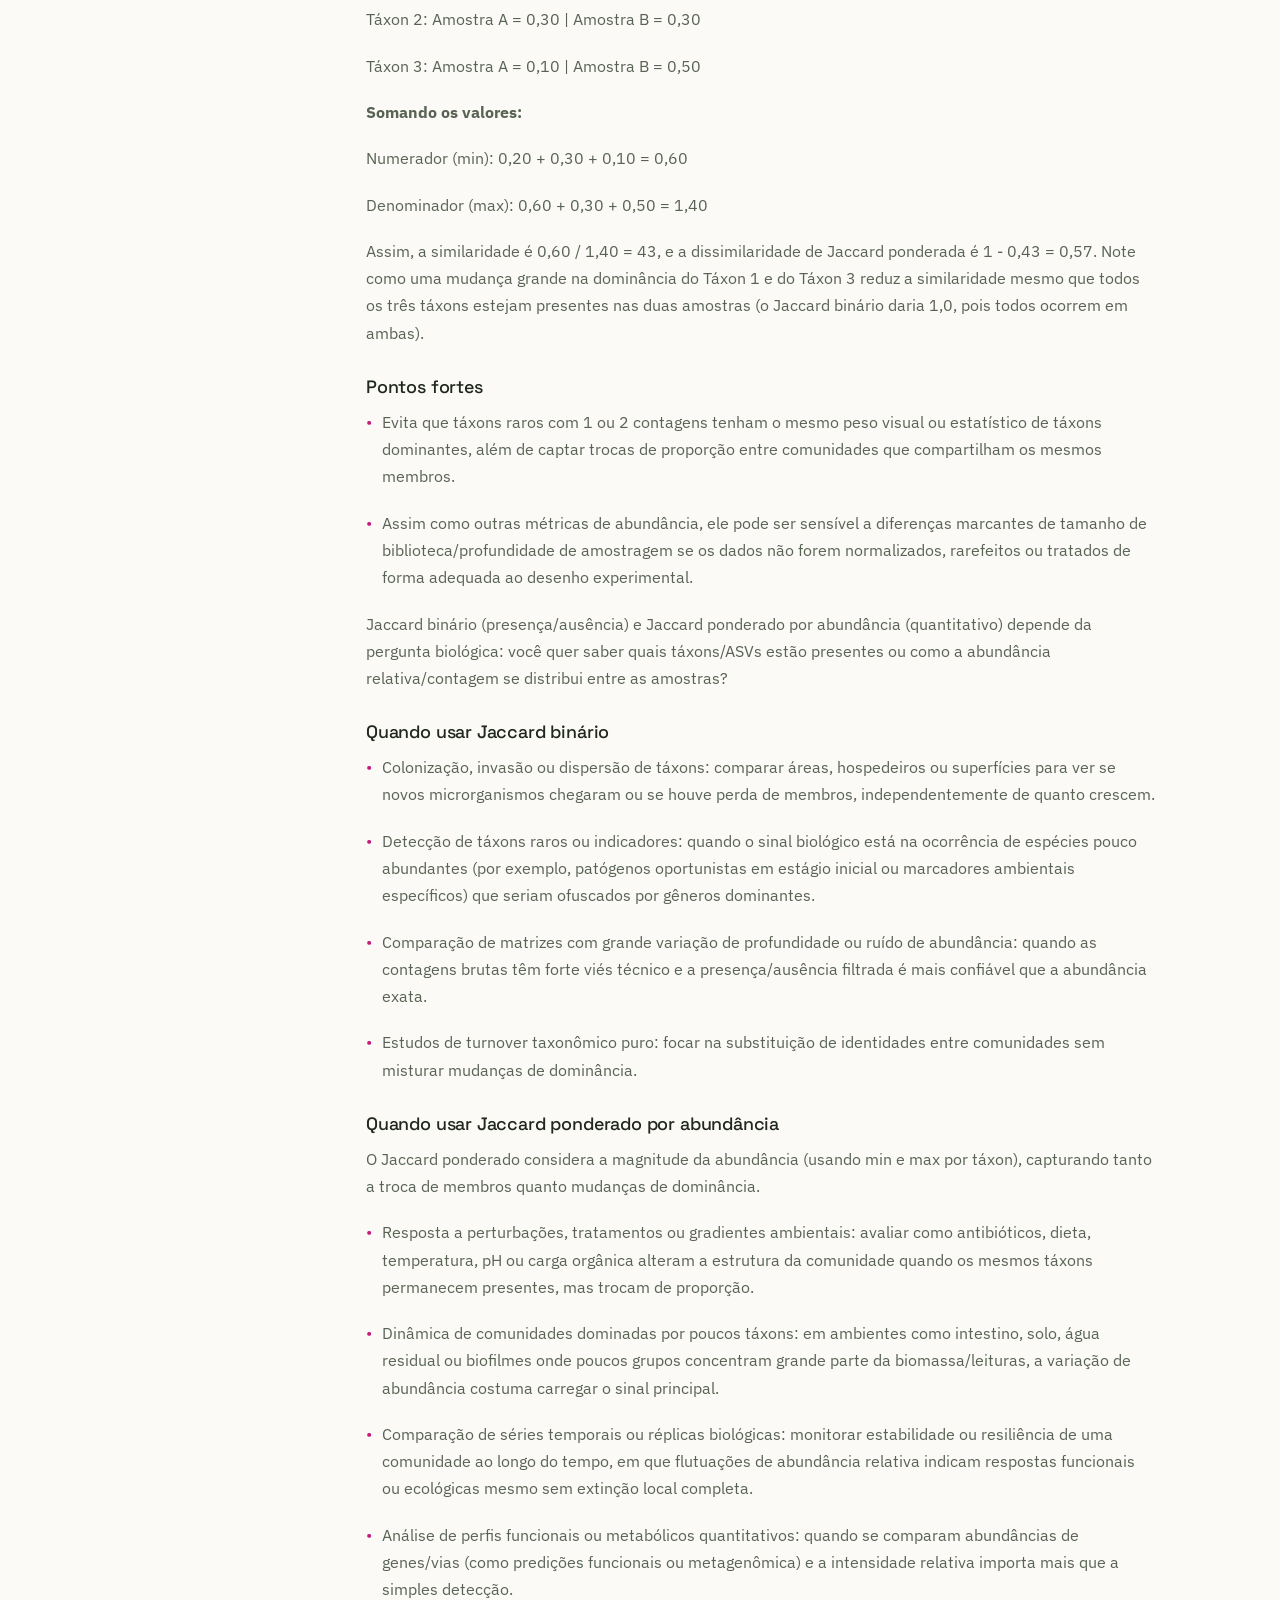
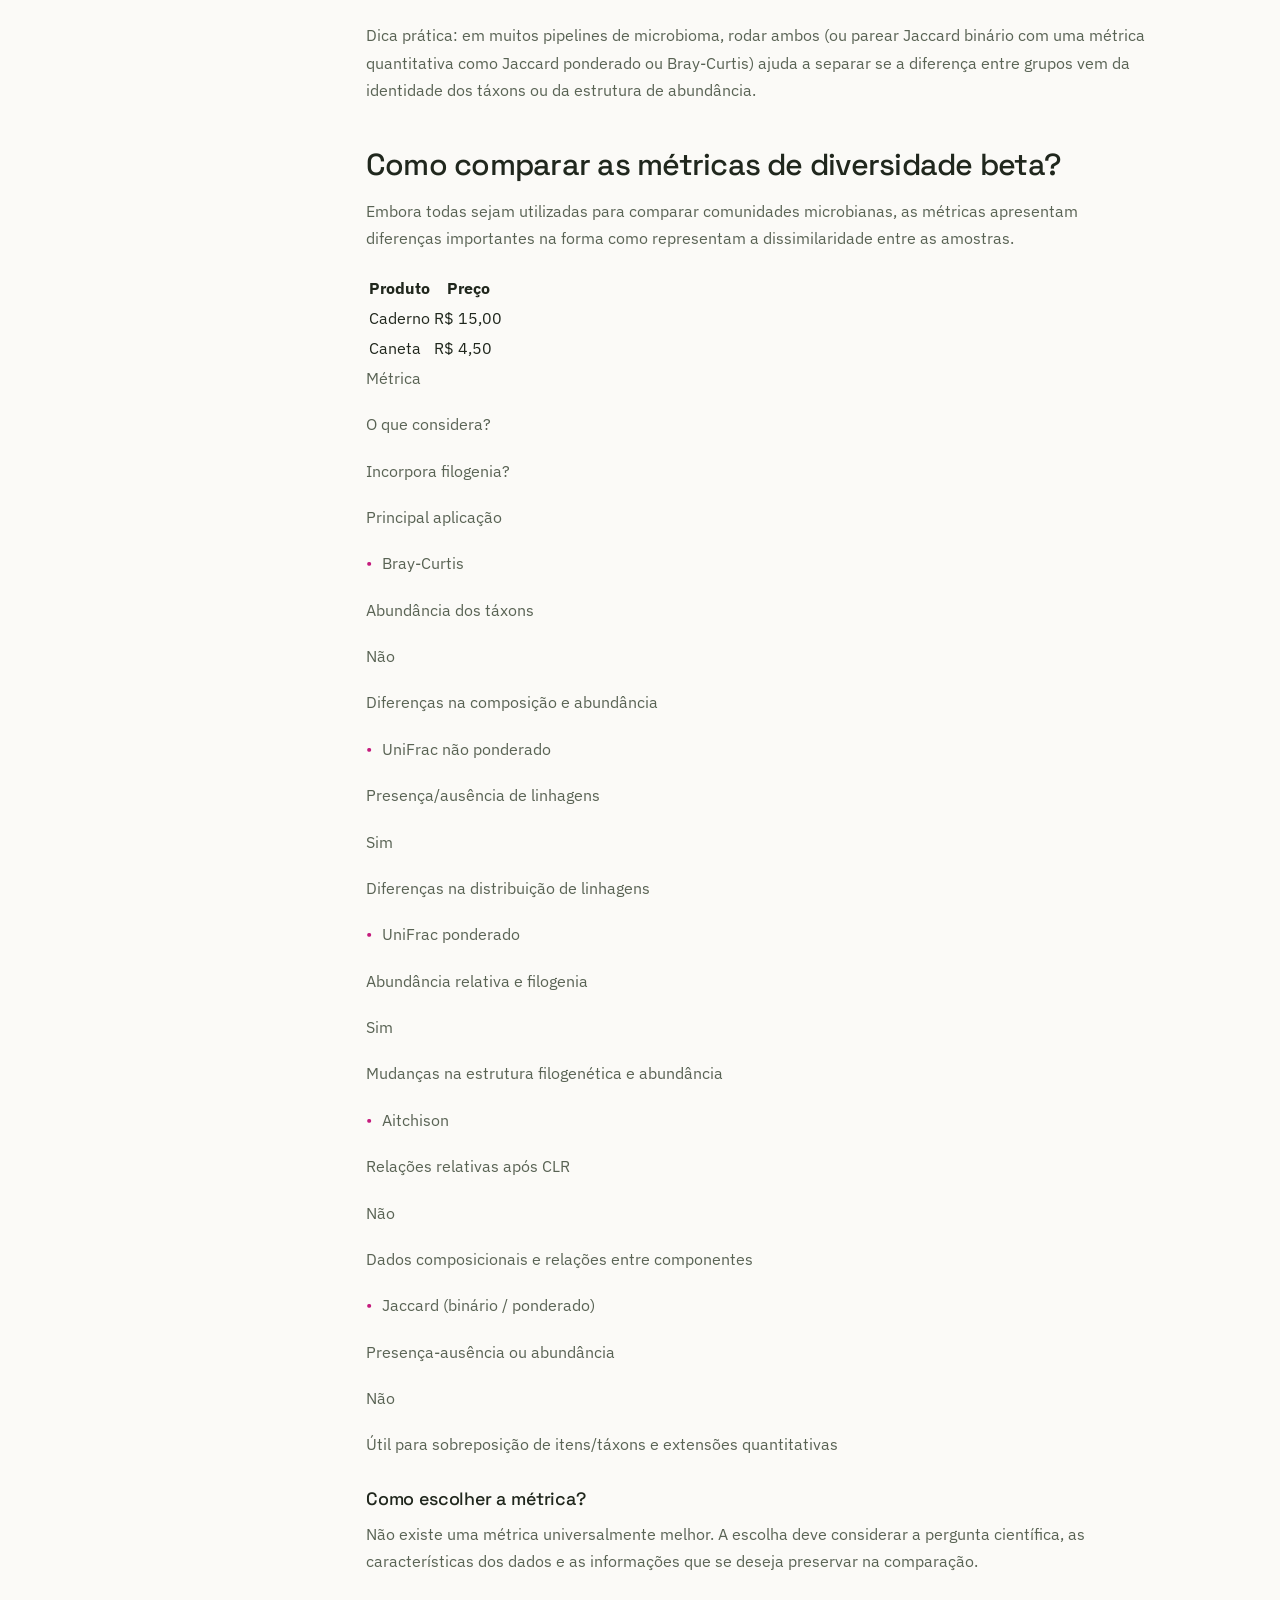
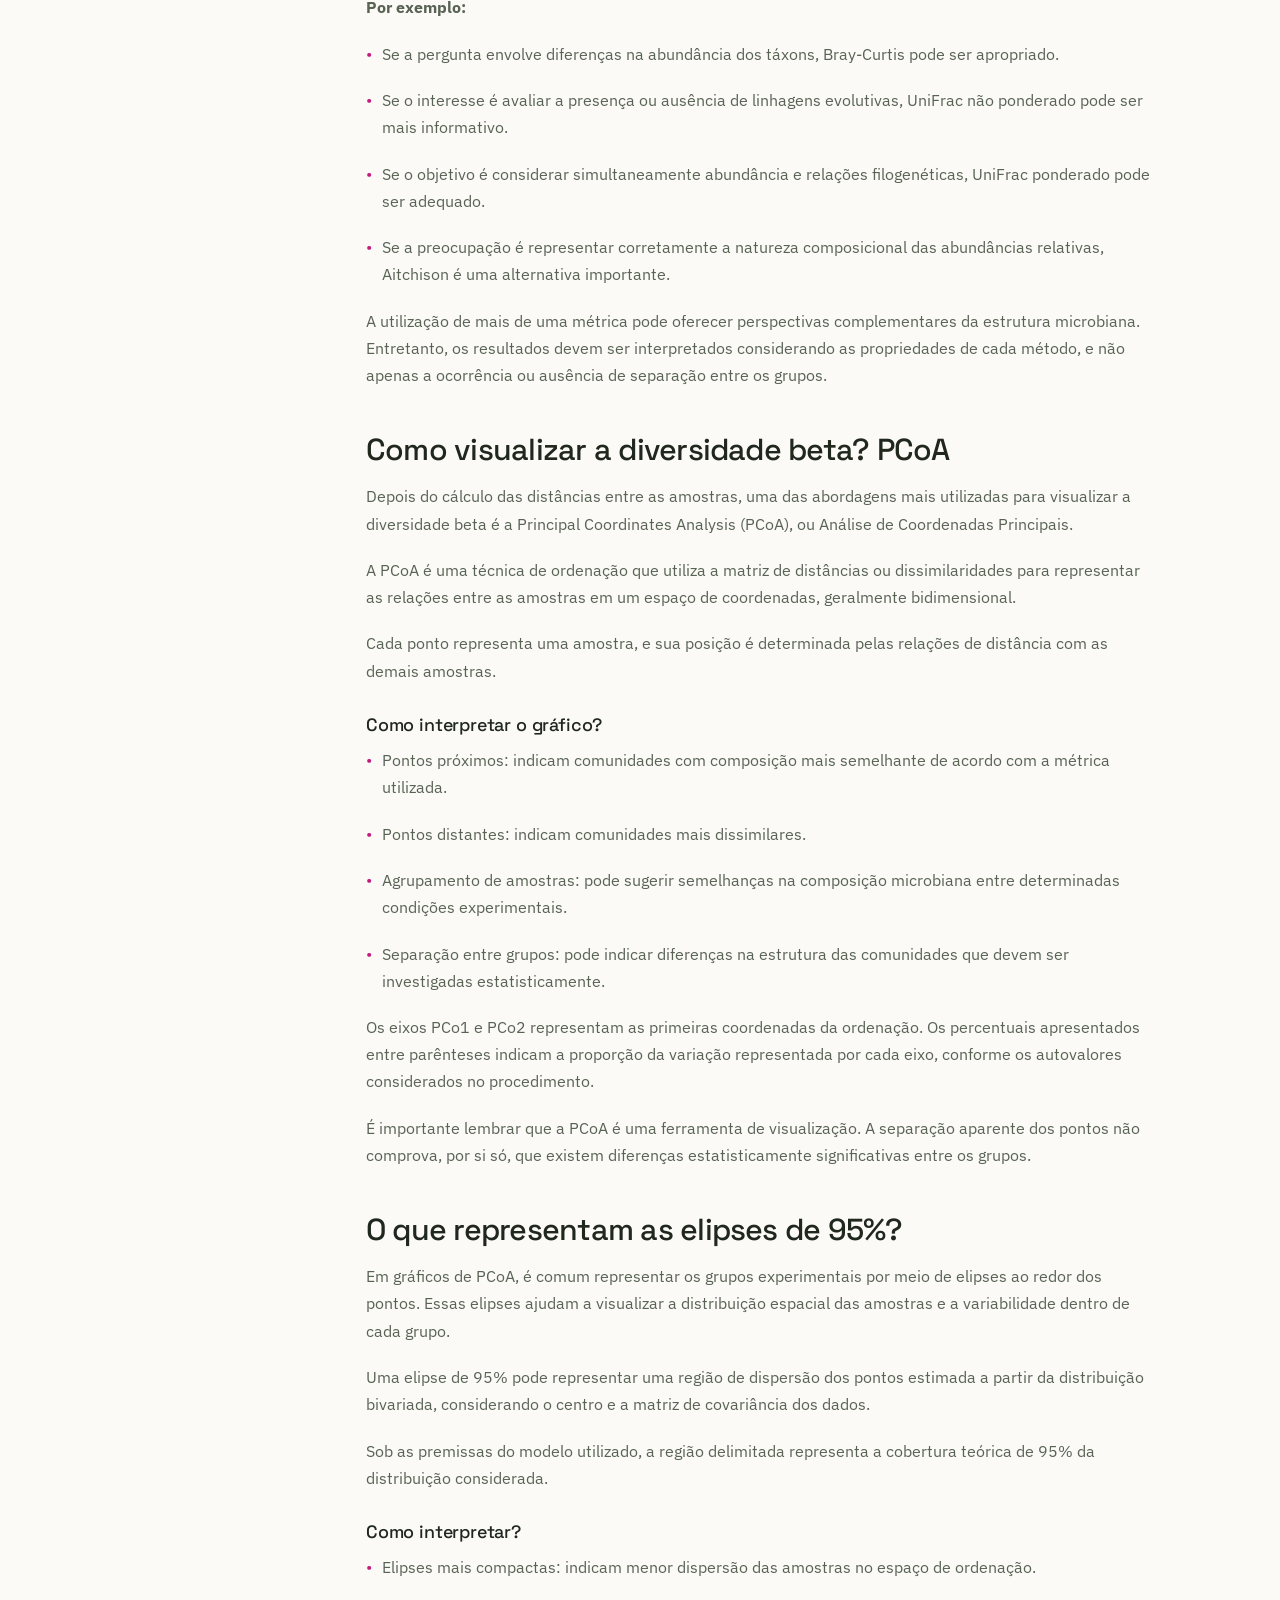
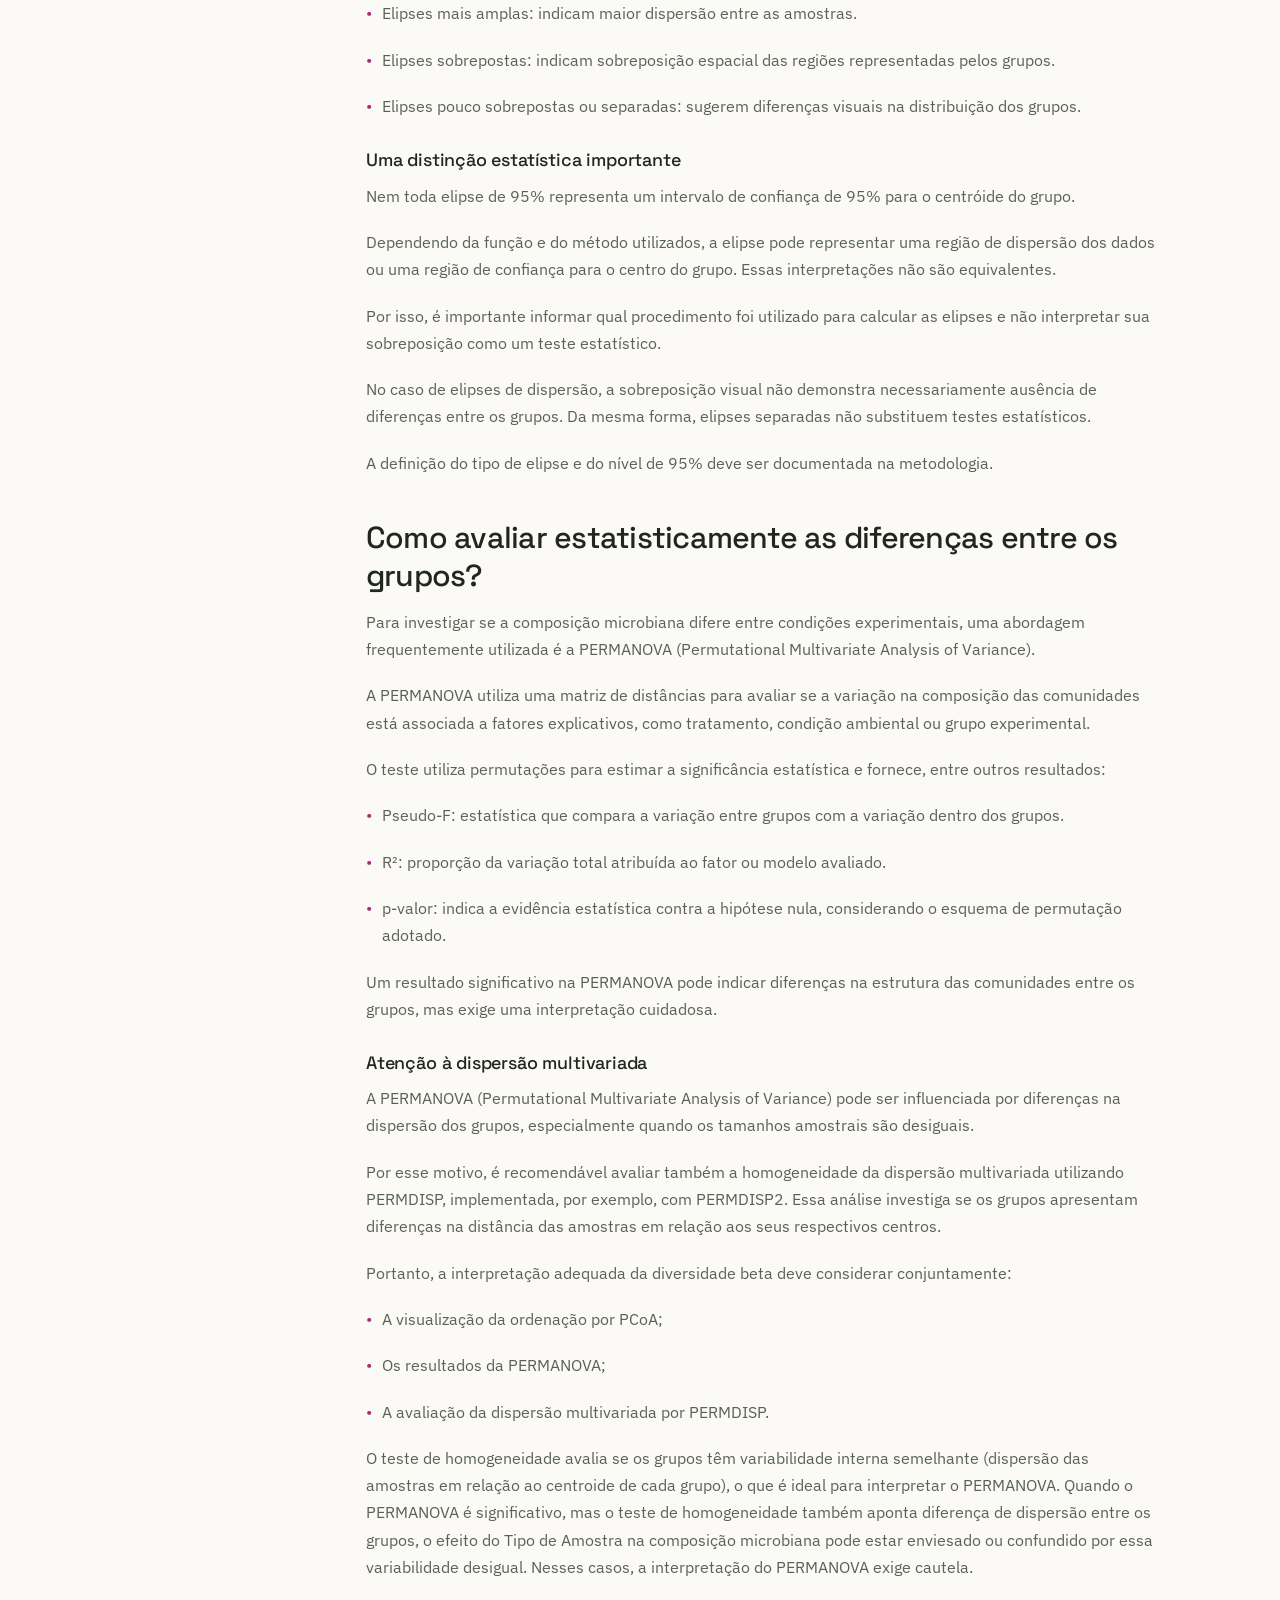
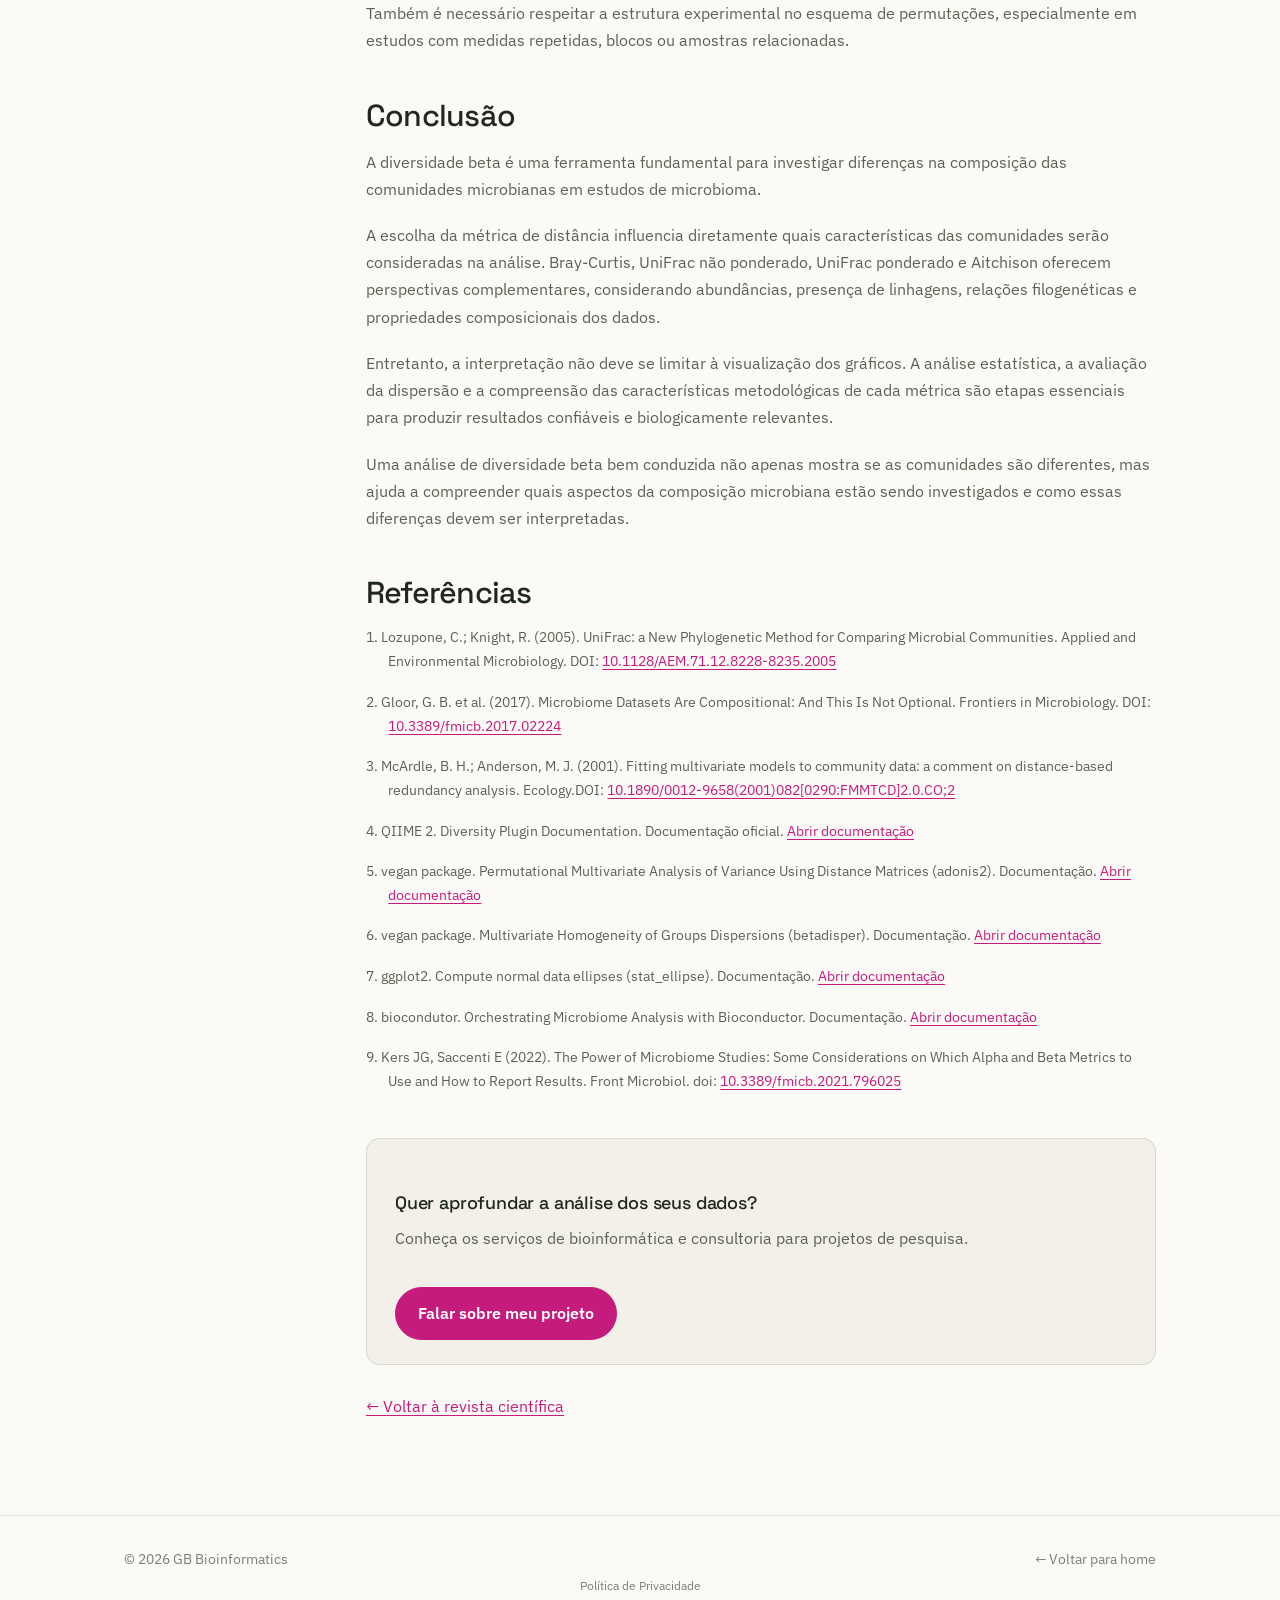
==== commit f5511997: "Update artigo-diversidade-beta.html" ====
--- a/artigo-diversidade-beta.html
+++ b/artigo-diversidade-beta.html
@@ -539,22 +539,22 @@
           <p><strong>Suponha duas amostras com abundâncias relativas de três táxons:</strong>
           </p>
 
-          <p><strong>Táxon 1: Amostra A = 0,60 | Amostra B = 0,20</strong>
-          </p>
-
-          <p><strong>Táxon 2: Amostra A = 0,30 | Amostra B = 0,30</strong>
-          </p>
-
-          <p><strong>Táxon 3: Amostra A = 0,10 | Amostra B = 0,50</strong>
+          <p>Táxon 1: Amostra A = 0,60 | Amostra B = 0,20
+          </p>
+
+          <p>Táxon 2: Amostra A = 0,30 | Amostra B = 0,30
+          </p>
+
+          <p>Táxon 3: Amostra A = 0,10 | Amostra B = 0,50
           </p>
 
           <p><strong>Somando os valores:</strong>
           </p>
 
-          <p><strong>Numerador (min): 0,20 + 0,30 + 0,10 = 0,60</strong>
-          </p>
-
-          <p><strong>Denominador (max): 0,60 + 0,30 + 0,50 = 1,40</strong>
+          <p>Numerador (min): 0,20 + 0,30 + 0,10 = 0,60
+          </p>
+
+          <p>Denominador (max): 0,60 + 0,30 + 0,50 = 1,40
           </p>
 
           <p>Assim, a similaridade é 0,60 / 1,40 = 43, e a dissimilaridade de Jaccard ponderada é 1 - 0,43 = 0,57. Note como uma mudança grande na dominância do Táxon 1 e do Táxon 3 reduz a similaridade mesmo que todos os três táxons estejam presentes nas duas amostras (o Jaccard binário daria 1,0, pois todos ocorrem em ambas).
@@ -630,8 +630,26 @@
           </h2>
 
           <p>Embora todas sejam utilizadas para comparar comunidades microbianas, as métricas apresentam diferenças importantes na forma como representam a dissimilaridade entre as amostras.
-          
-          </p>
+
+          </p>
+          <table>
+            <thead>
+              <tr>
+                <th>Produto</th>
+                <th>Preço</th>
+              </tr>
+            </thead>
+            <tbody>
+              <tr>
+                <td>Caderno</td>
+                <td>R$ 15,00</td>
+              </tr>
+              <tr>
+                <td>Caneta</td>
+                <td>R$ 4,50</td>
+              </tr>
+            </tbody>
+          </table>
 
           <p>Métrica
           
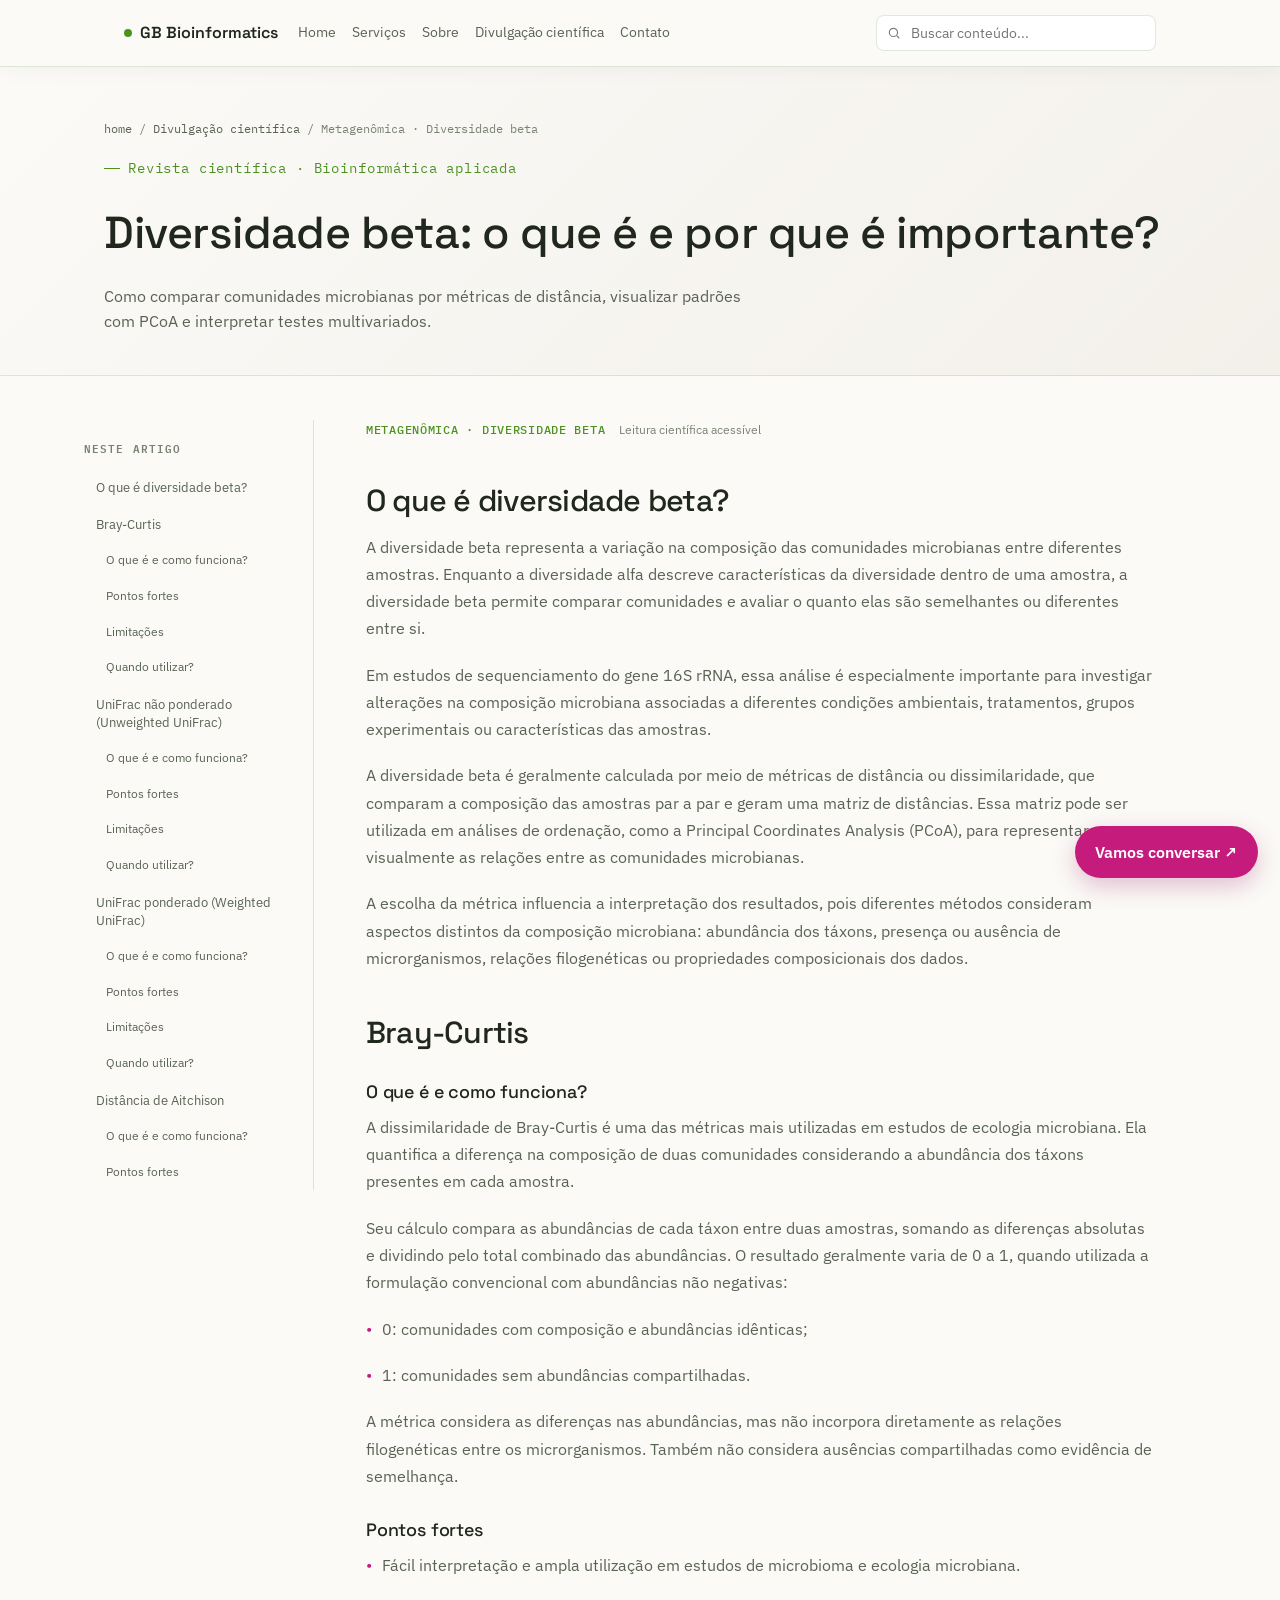
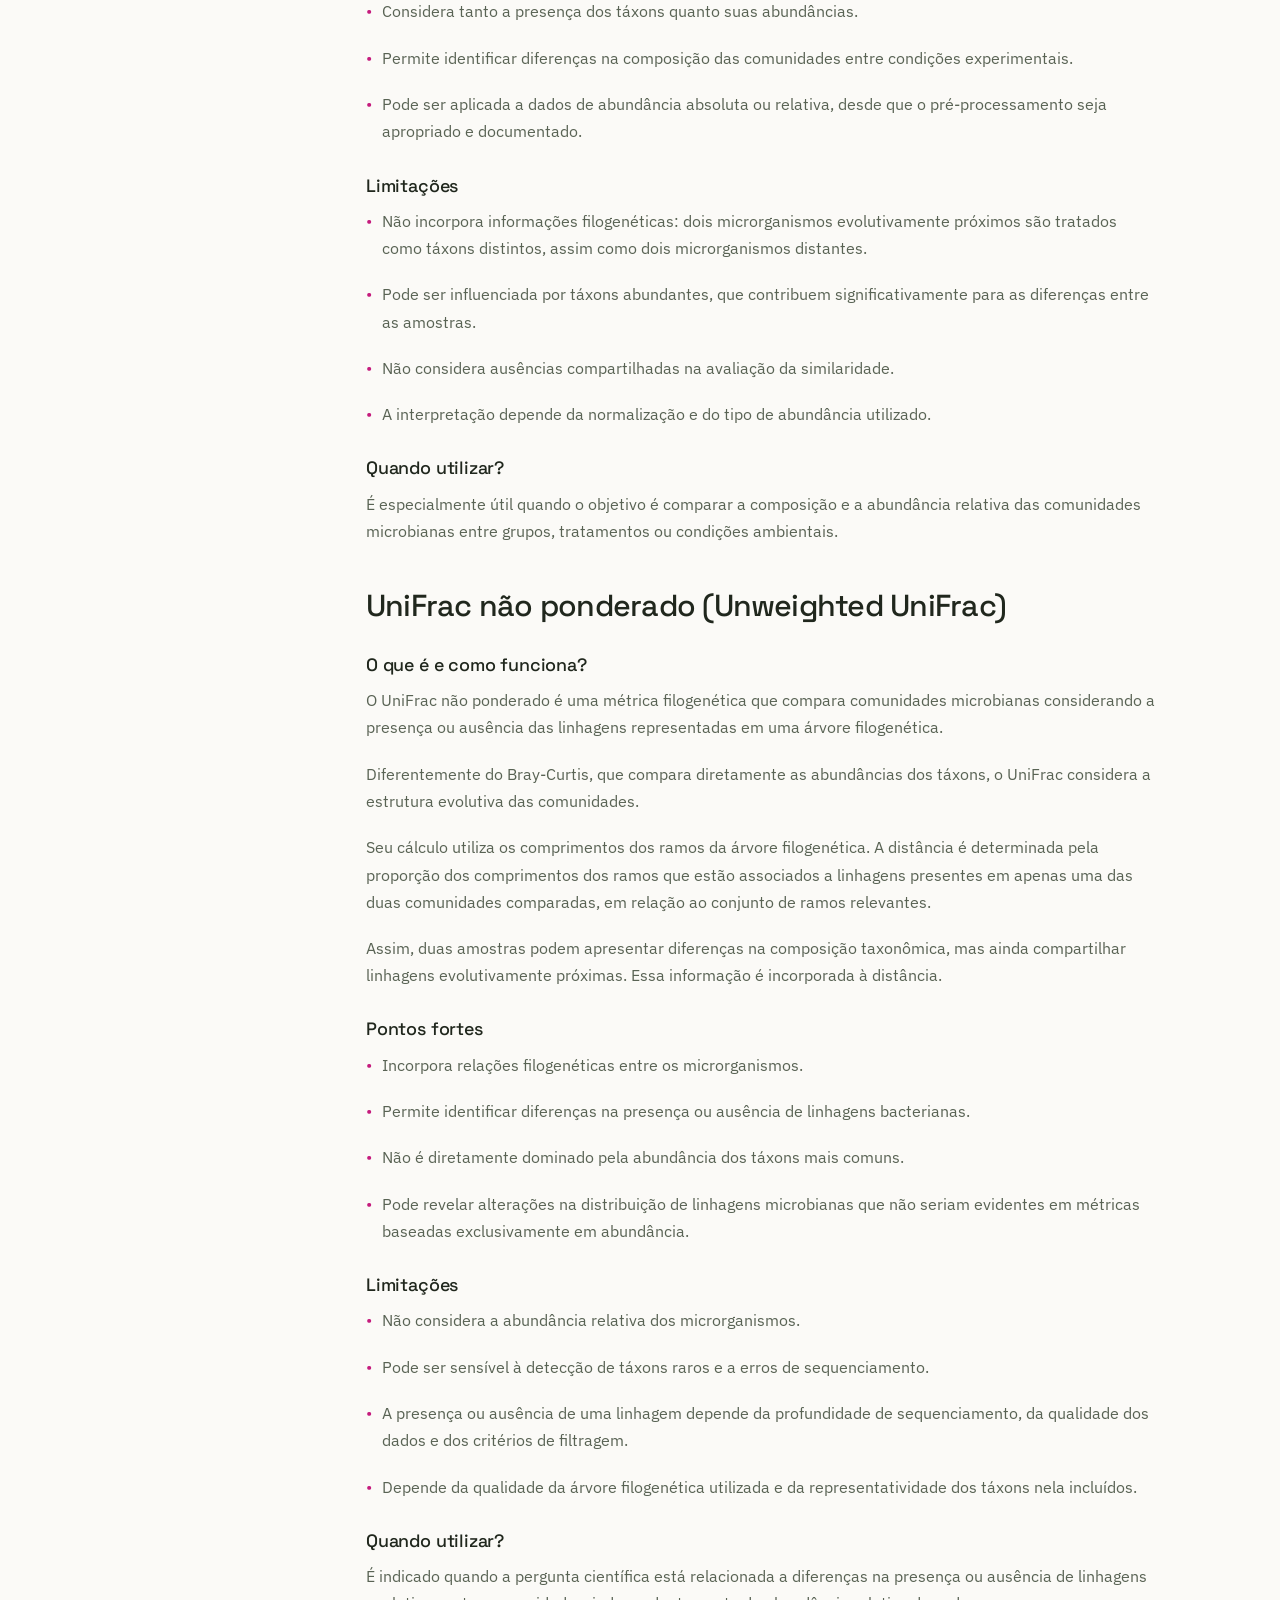
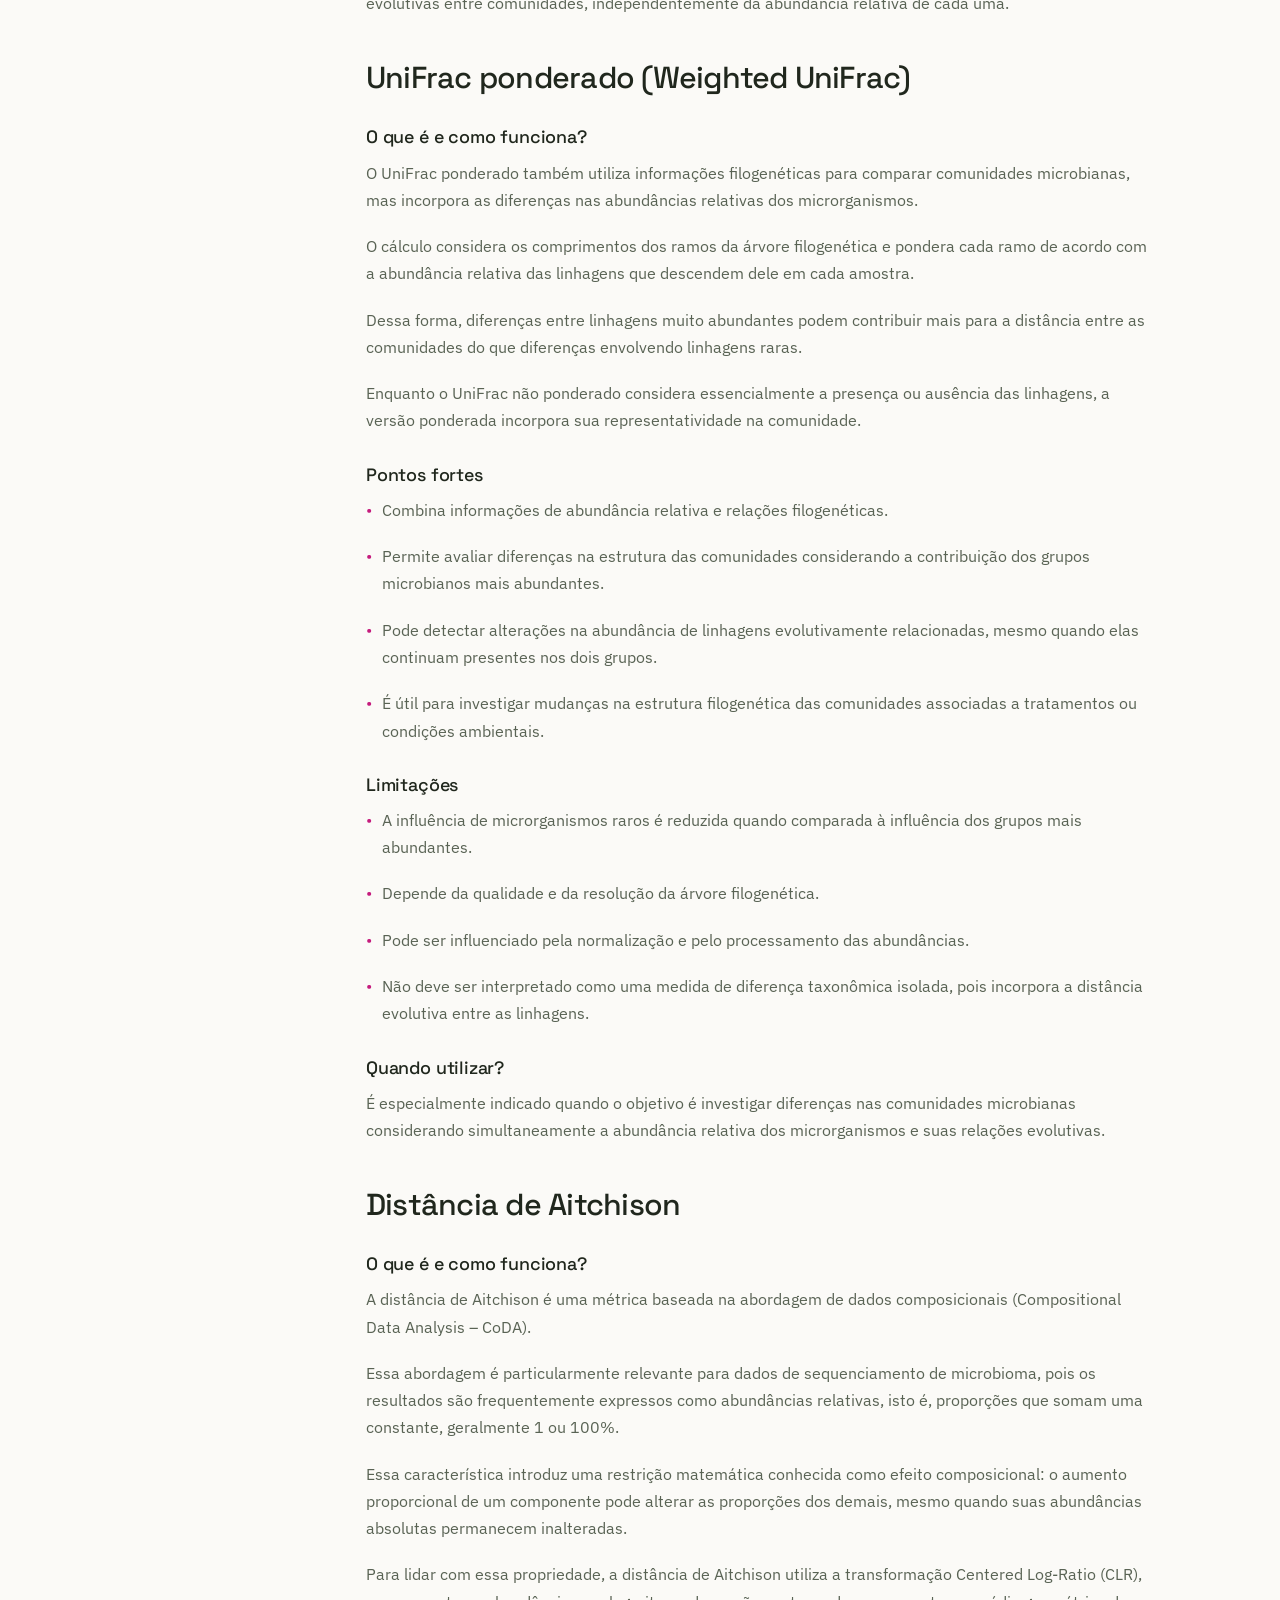
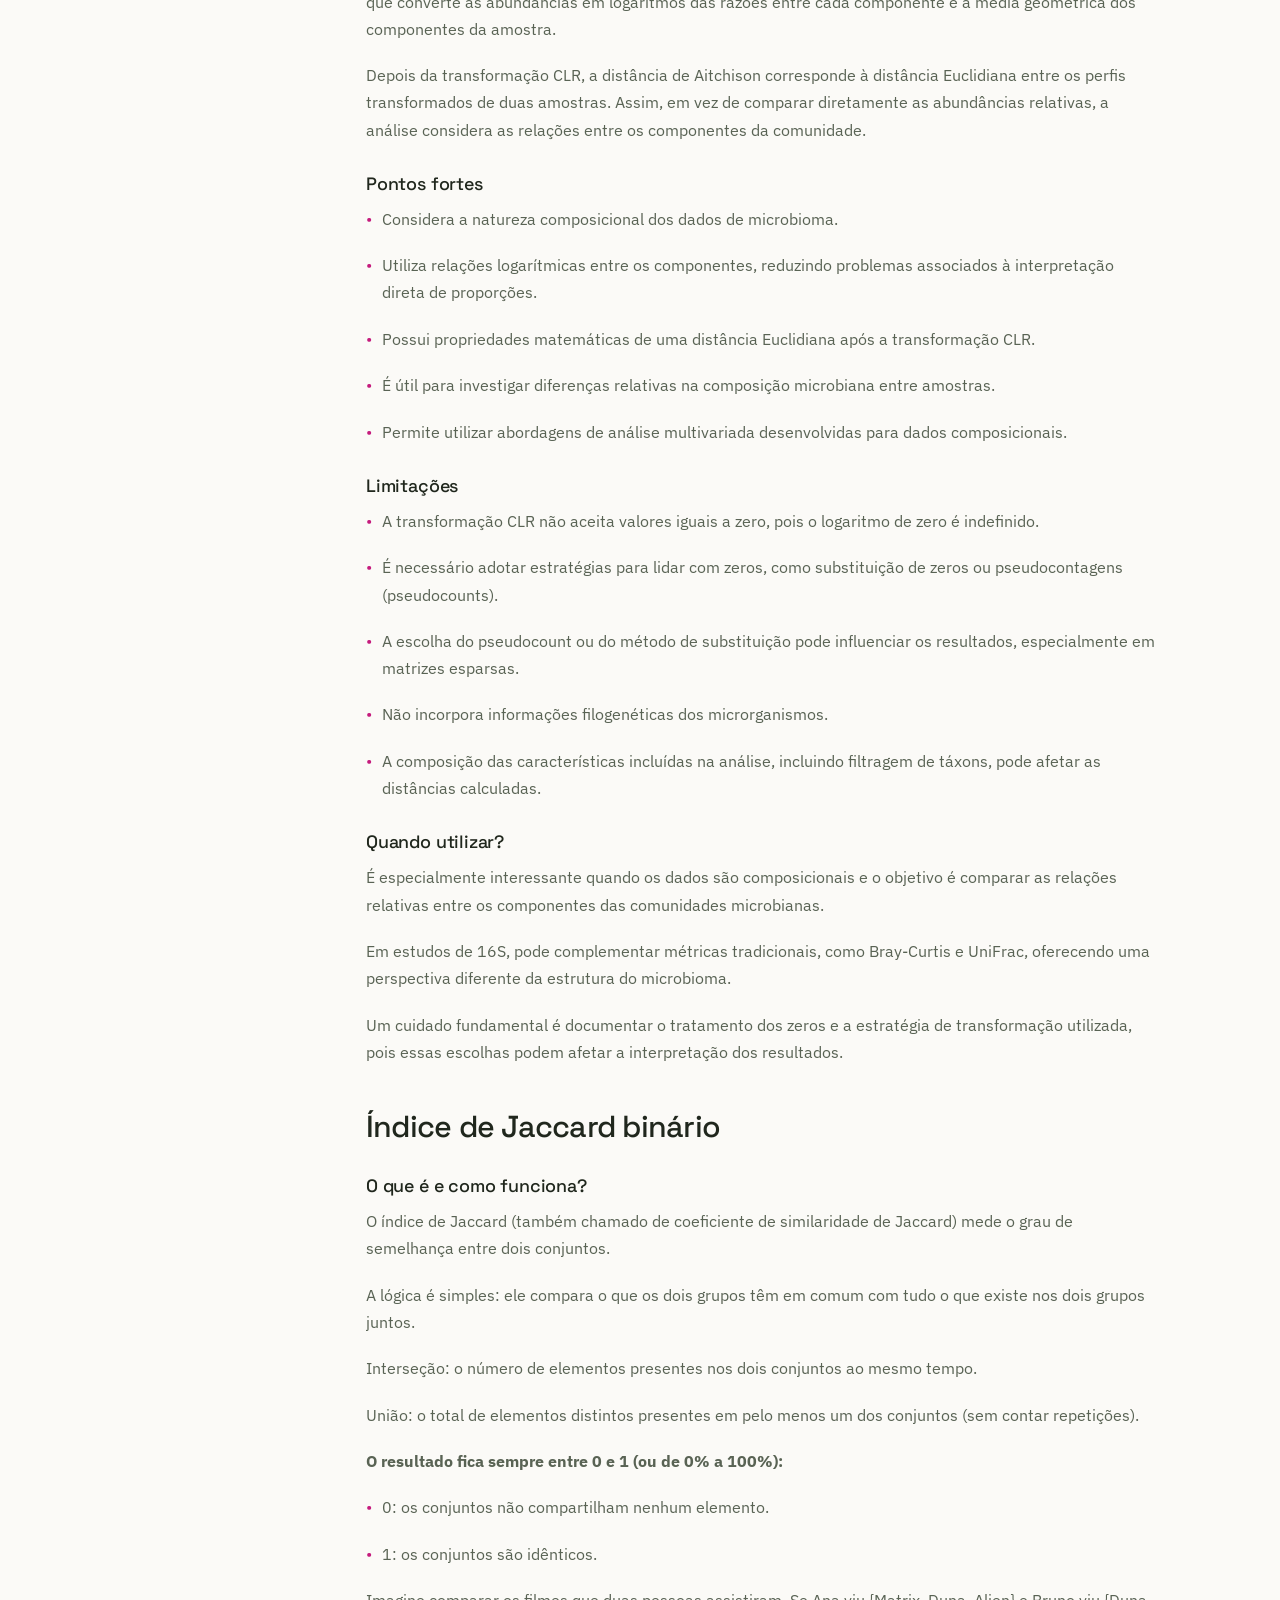
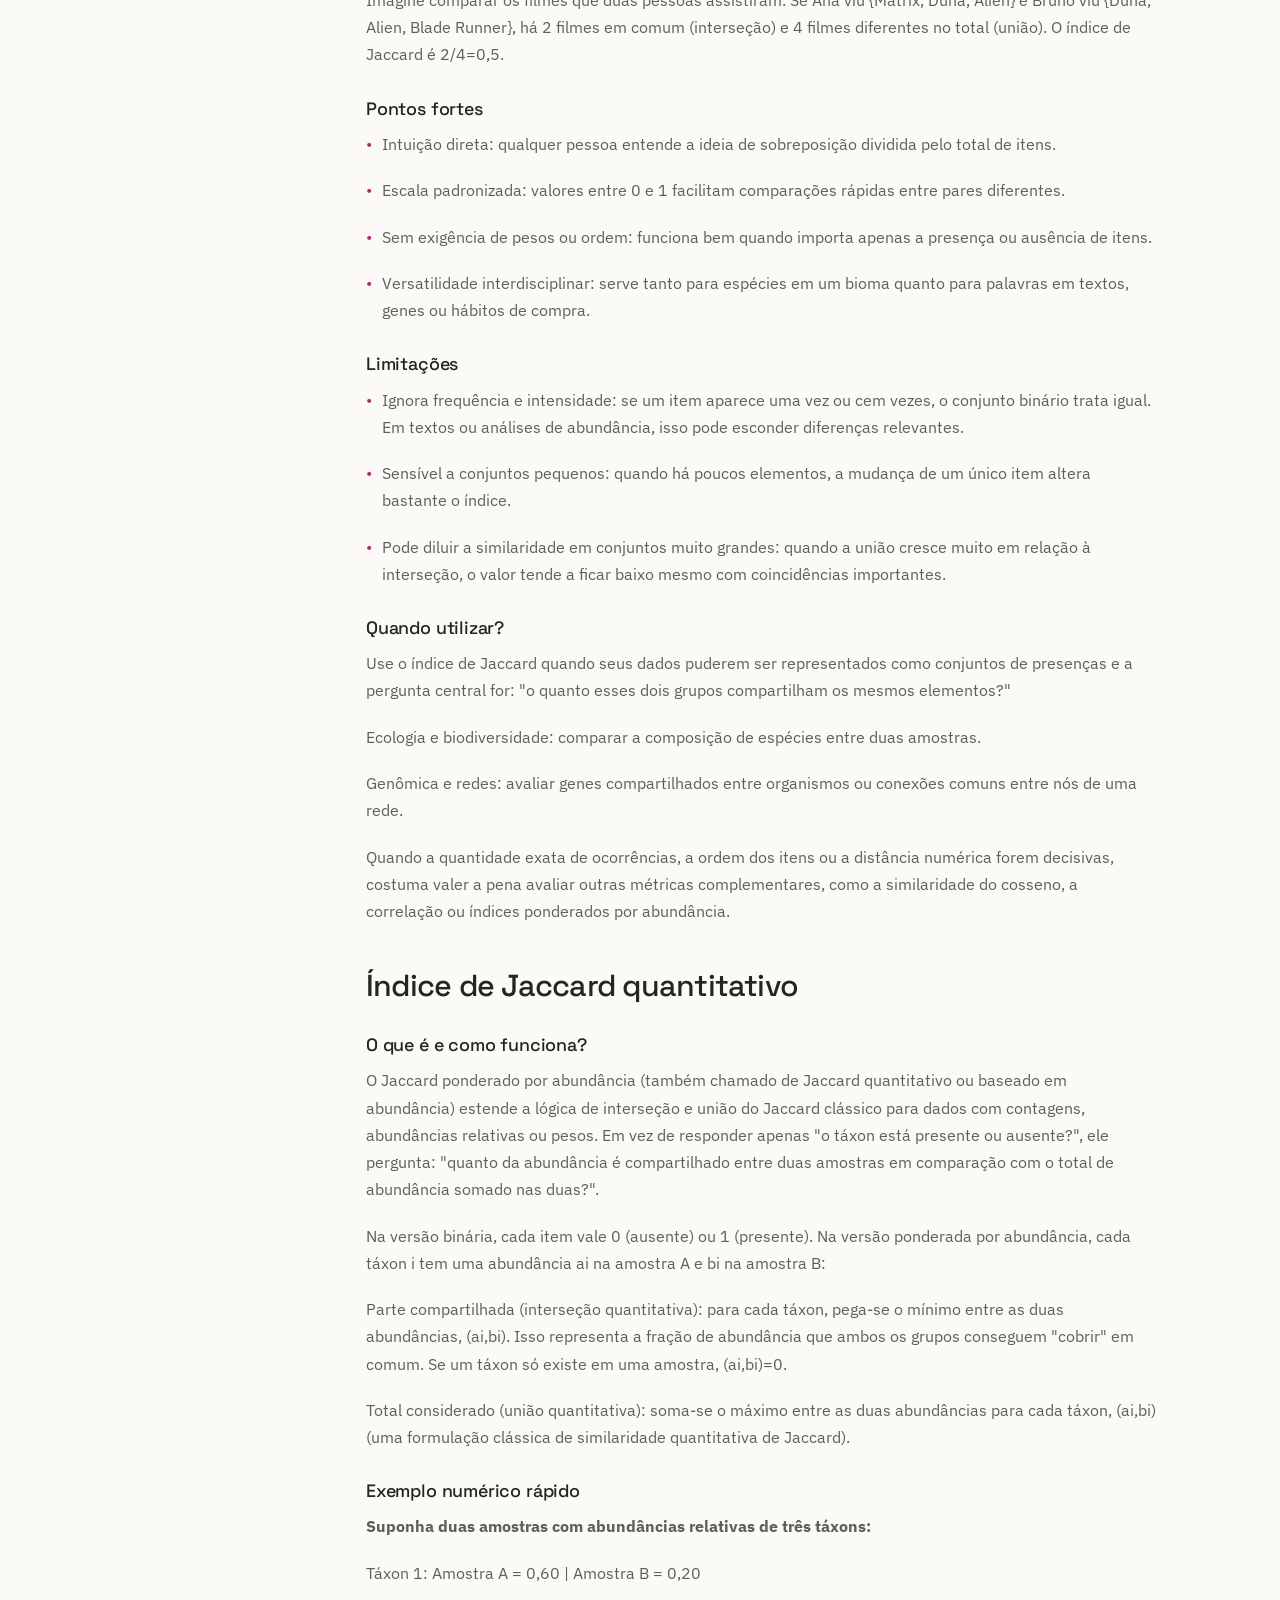
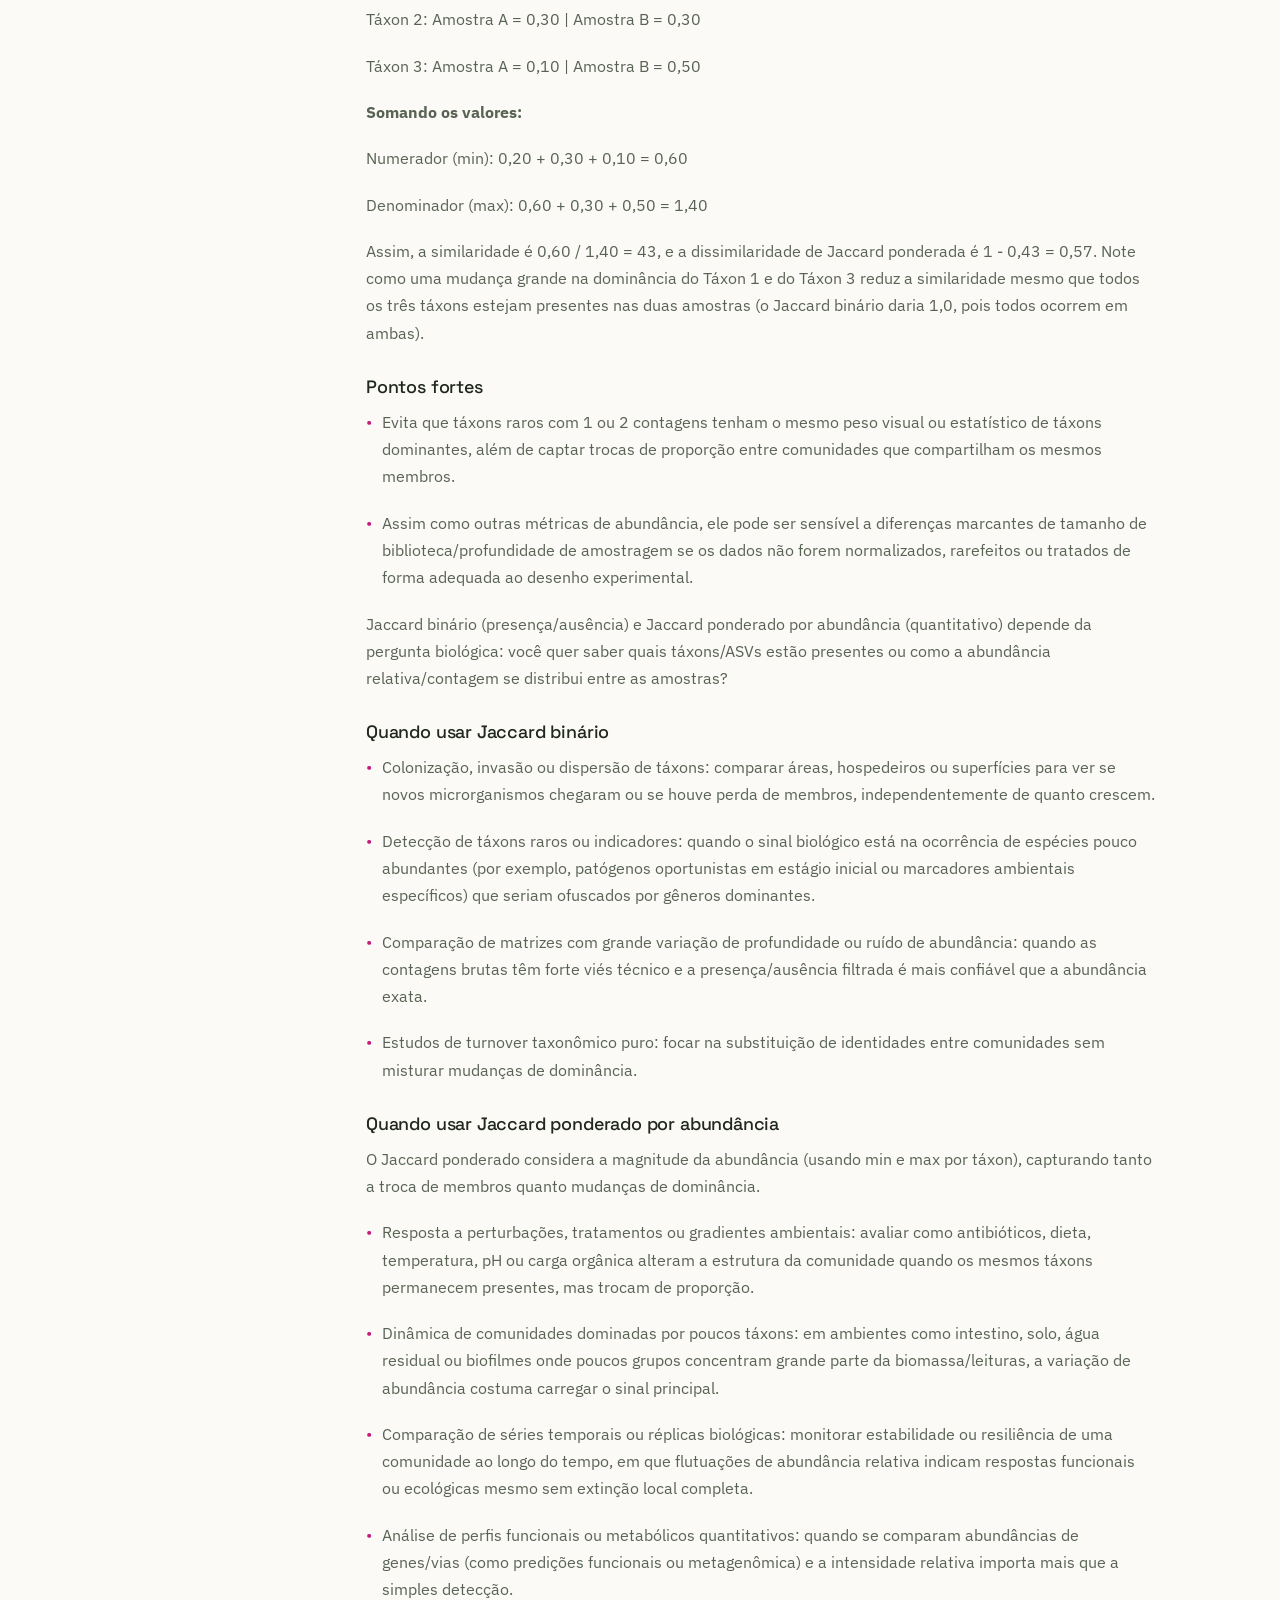
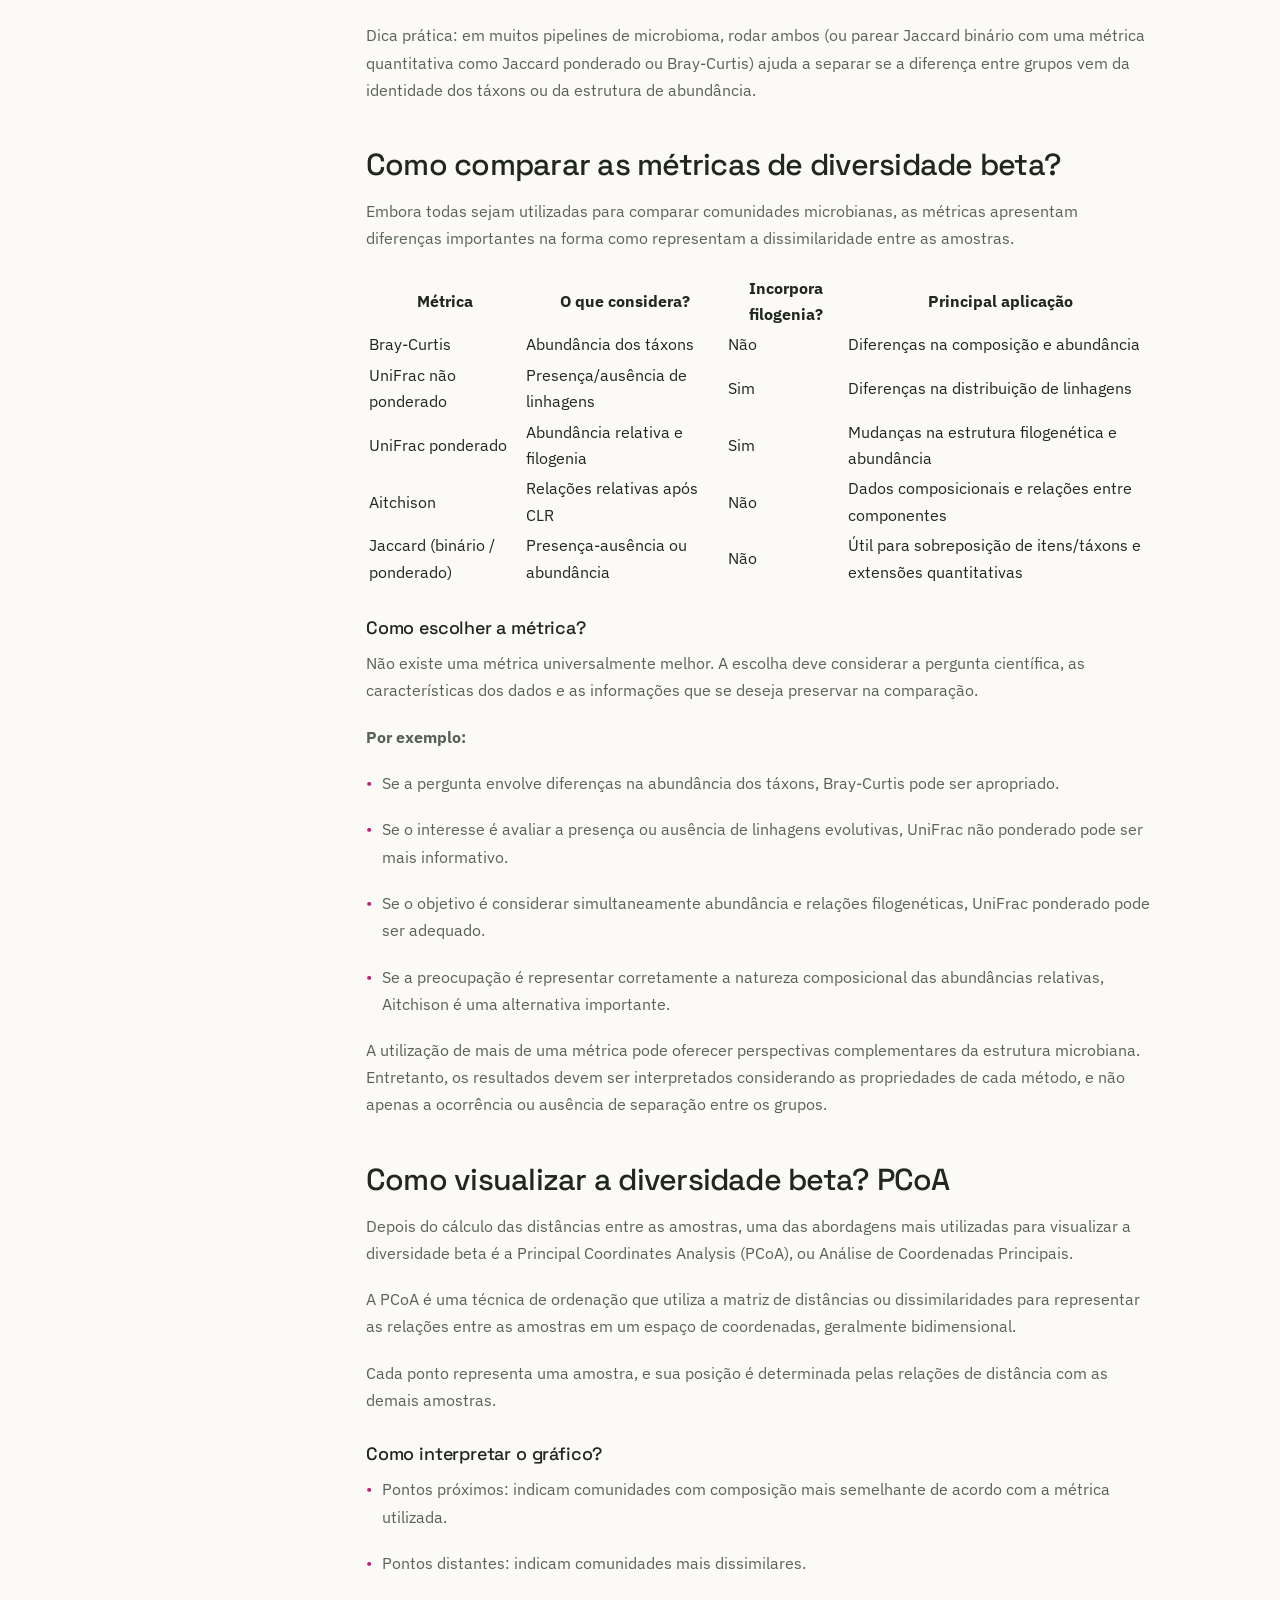
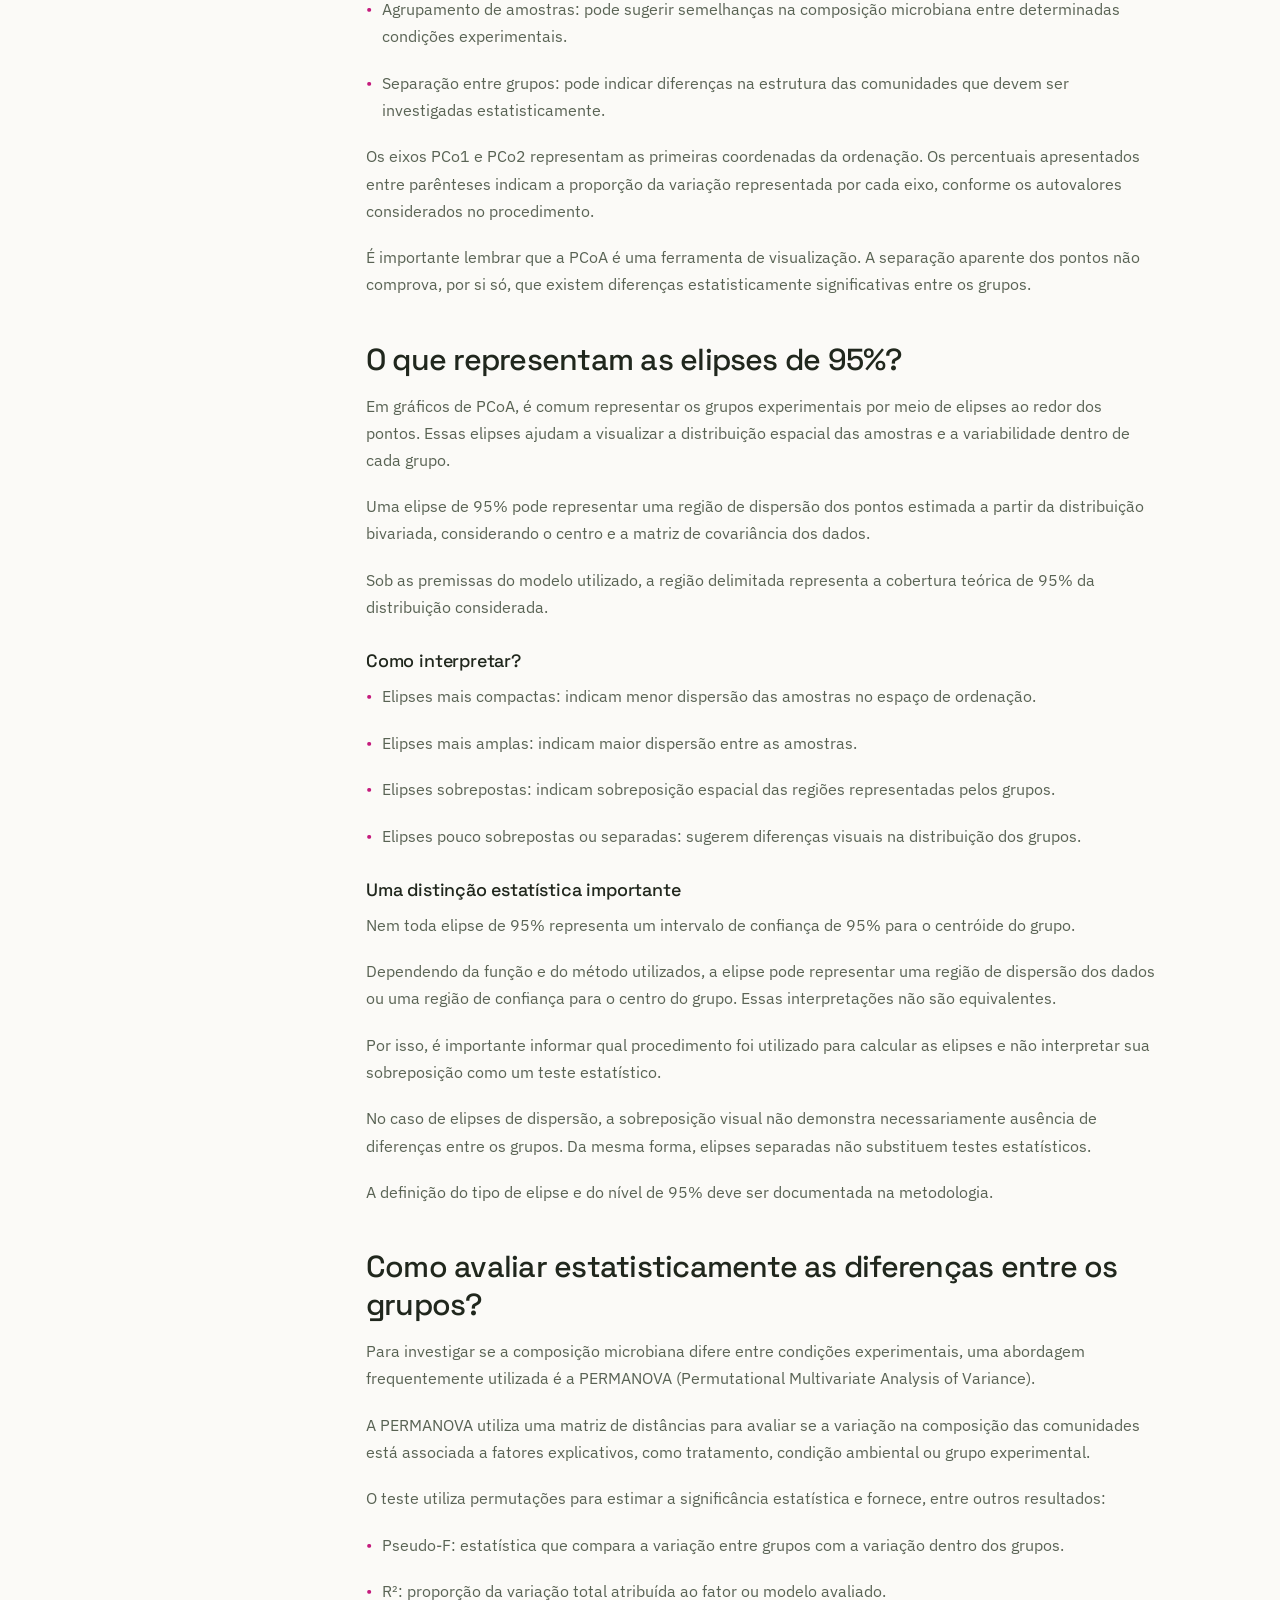
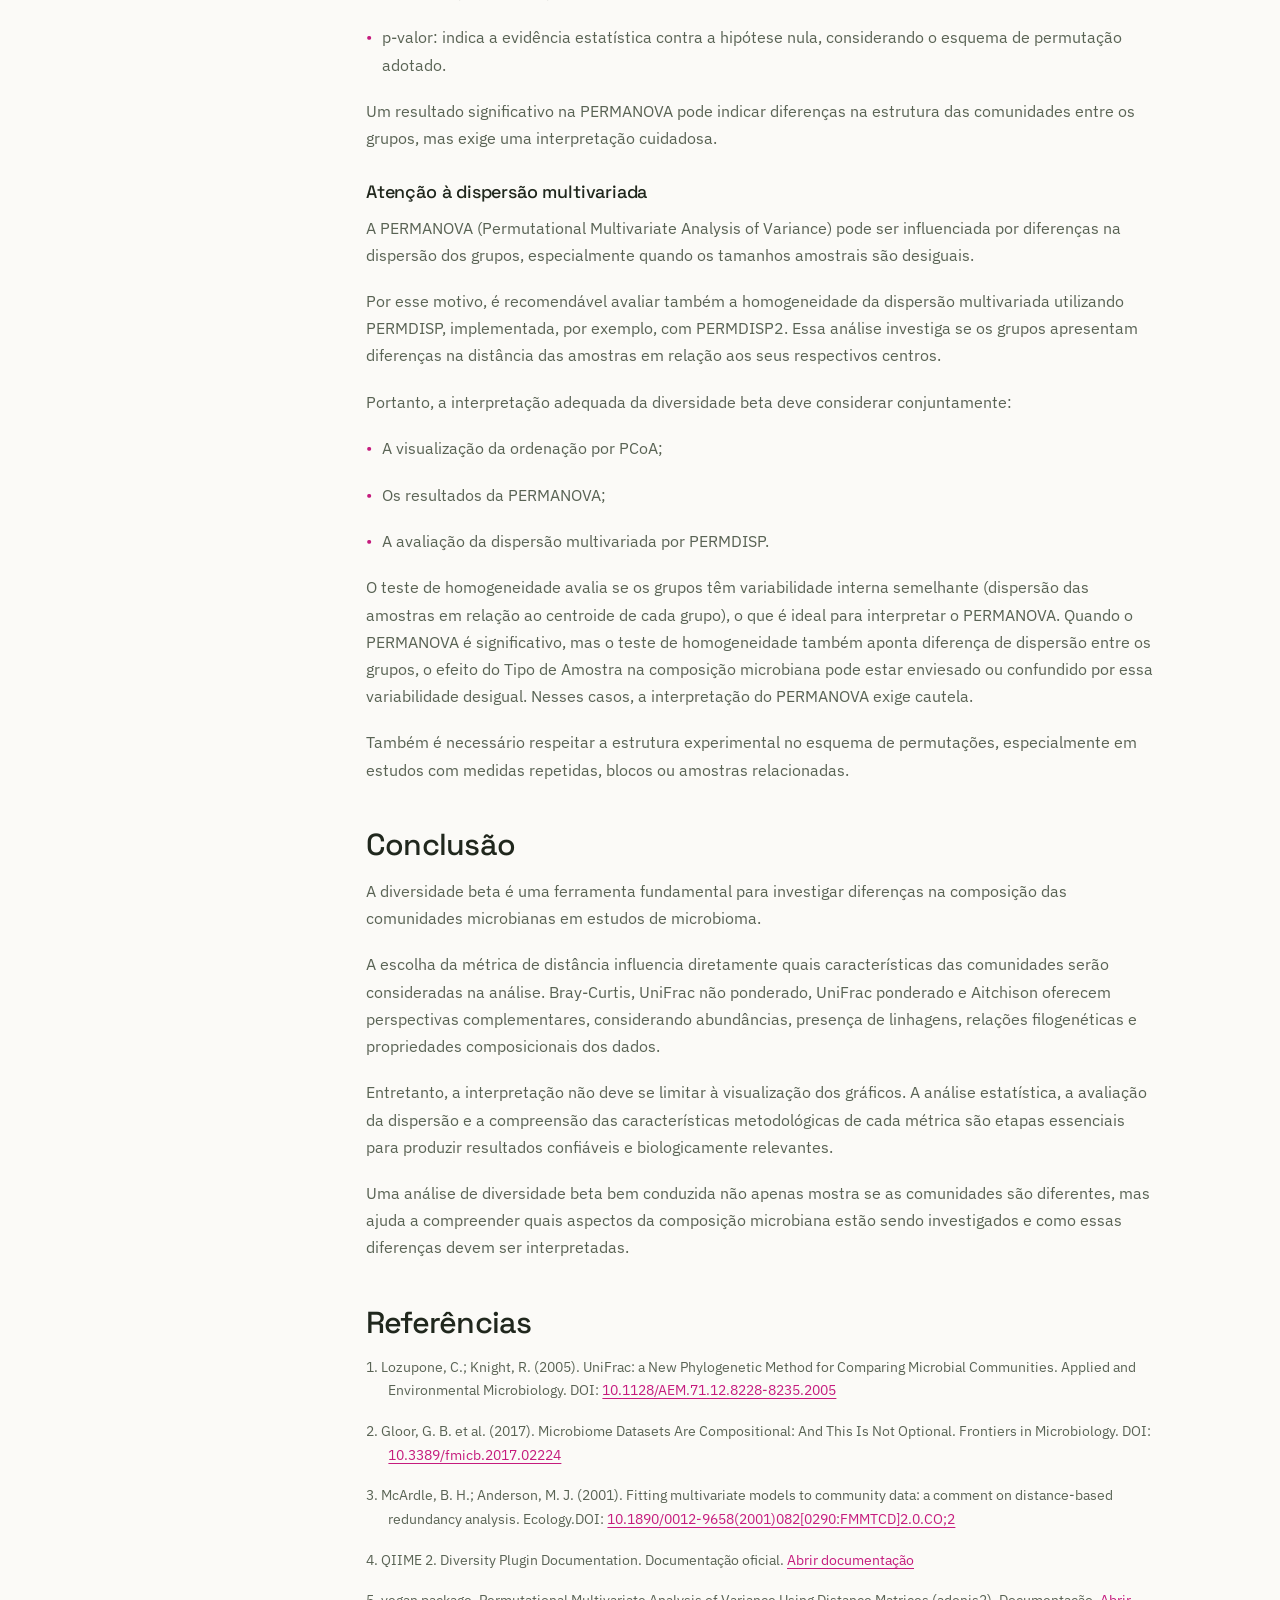
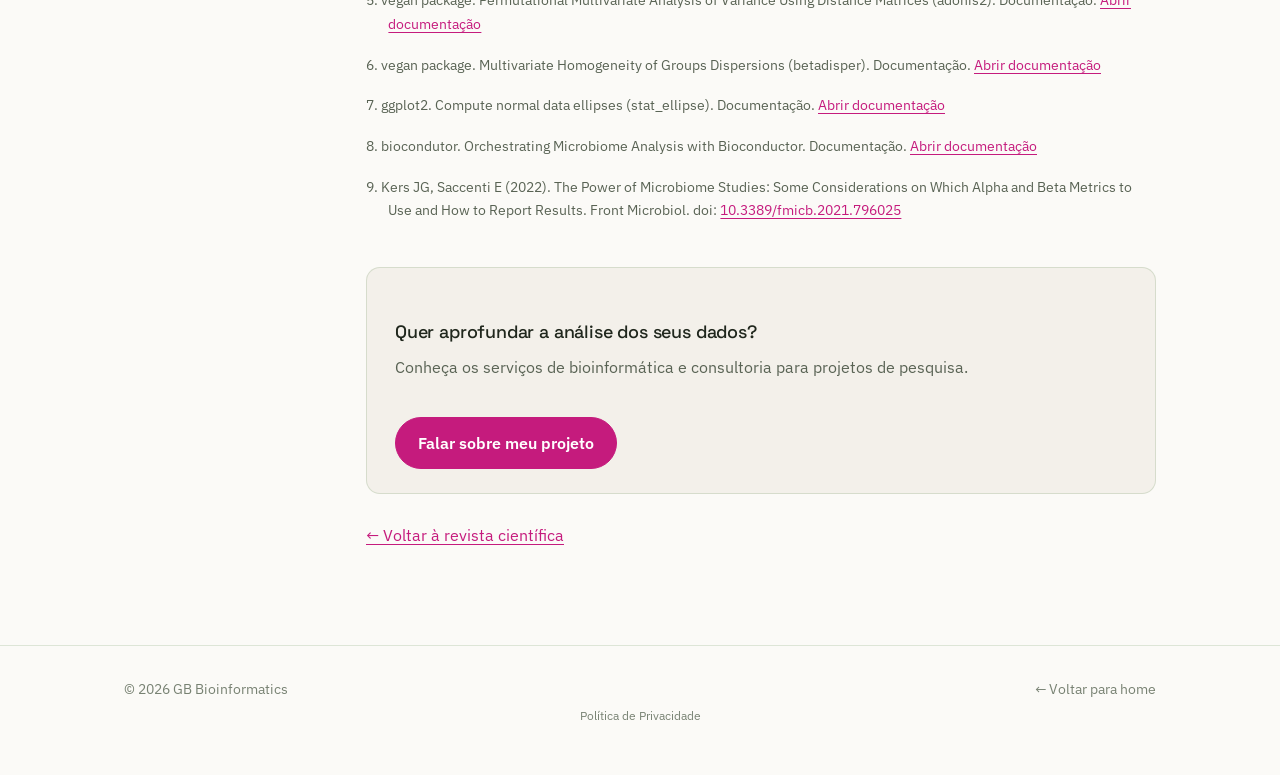
==== commit 0eb25e52: "Update artigo-diversidade-beta.html" ====
--- a/artigo-diversidade-beta.html
+++ b/artigo-diversidade-beta.html
@@ -635,115 +635,27 @@
           <table>
             <thead>
               <tr>
-                <th>Produto</th>
-                <th>Preço</th>
+                <th>Métrica</th><th>O que considera?</th><th>Incorpora filogenia?</th><th>Principal aplicação</th>
               </tr>
             </thead>
             <tbody>
               <tr>
-                <td>Caderno</td>
-                <td>R$ 15,00</td>
+                <td>Bray-Curtis</td><td>Abundância dos táxons</td><td>Não</td><td>Diferenças na composição e abundância</td>
               </tr>
               <tr>
-                <td>Caneta</td>
-                <td>R$ 4,50</td>
+                <td>UniFrac não ponderado</td><td>Presença/ausência de linhagens</td><td>Sim</td><td>Diferenças na distribuição de linhagens</td>
+              </tr>
+              <tr>
+                <td>UniFrac ponderado</td><td>Abundância relativa e filogenia</td><td>Sim</td><td>Mudanças na estrutura filogenética e abundância</td>
+              </tr>
+              <tr>
+                <td>Aitchison</td><td>Relações relativas após CLR</td><td>Não</td><td>Dados composicionais e relações entre componentes</td>
+                </tr>
+              <tr>
+                <td>Jaccard (binário / ponderado)</td><td>Presença-ausência ou abundância</td><td>Não</td><td>Útil para sobreposição de itens/táxons e extensões quantitativas</td>
               </tr>
             </tbody>
           </table>
-
-          <p>Métrica
-          
-          </p>
-
-          <p>O que considera?
-          
-          </p>
-
-          <p>Incorpora filogenia?
-          
-          </p>
-
-          <p>Principal aplicação
-          
-          </p>
-
-          <p class="article-bullet">Bray-Curtis
-          
-          </p>
-
-          <p>Abundância dos táxons
-          
-          </p>
-
-          <p>Não
-          
-          </p>
-
-          <p>Diferenças na composição e abundância
-          
-          </p>
-
-          <p class="article-bullet">UniFrac não ponderado
-          
-          </p>
-
-          <p>Presença/ausência de linhagens
-          
-          </p>
-
-          <p>Sim
-          
-          </p>
-
-          <p>Diferenças na distribuição de linhagens
-          
-          </p>
-
-          <p class="article-bullet">UniFrac ponderado
-          
-          </p>
-
-          <p>Abundância relativa e filogenia
-          
-          </p>
-
-          <p>Sim
-          
-          </p>
-
-          <p>Mudanças na estrutura filogenética e abundância
-          
-          </p>
-
-          <p class="article-bullet">Aitchison
-          
-          </p>
-
-          <p>Relações relativas após CLR
-          
-          </p>
-
-          <p>Não
-          
-          </p>
-
-          <p>Dados composicionais e relações entre componentes
-          
-          </p>
-
-          <p class="article-bullet">Jaccard (binário / ponderado)
-          
-          </p>
-
-          <p>Presença-ausência ou abundância
-          
-          </p>
-
-          <p>Não
-          
-          </p>
-
-          <p>Útil para sobreposição de itens/táxons e extensões quantitativas
           
           </p>
 
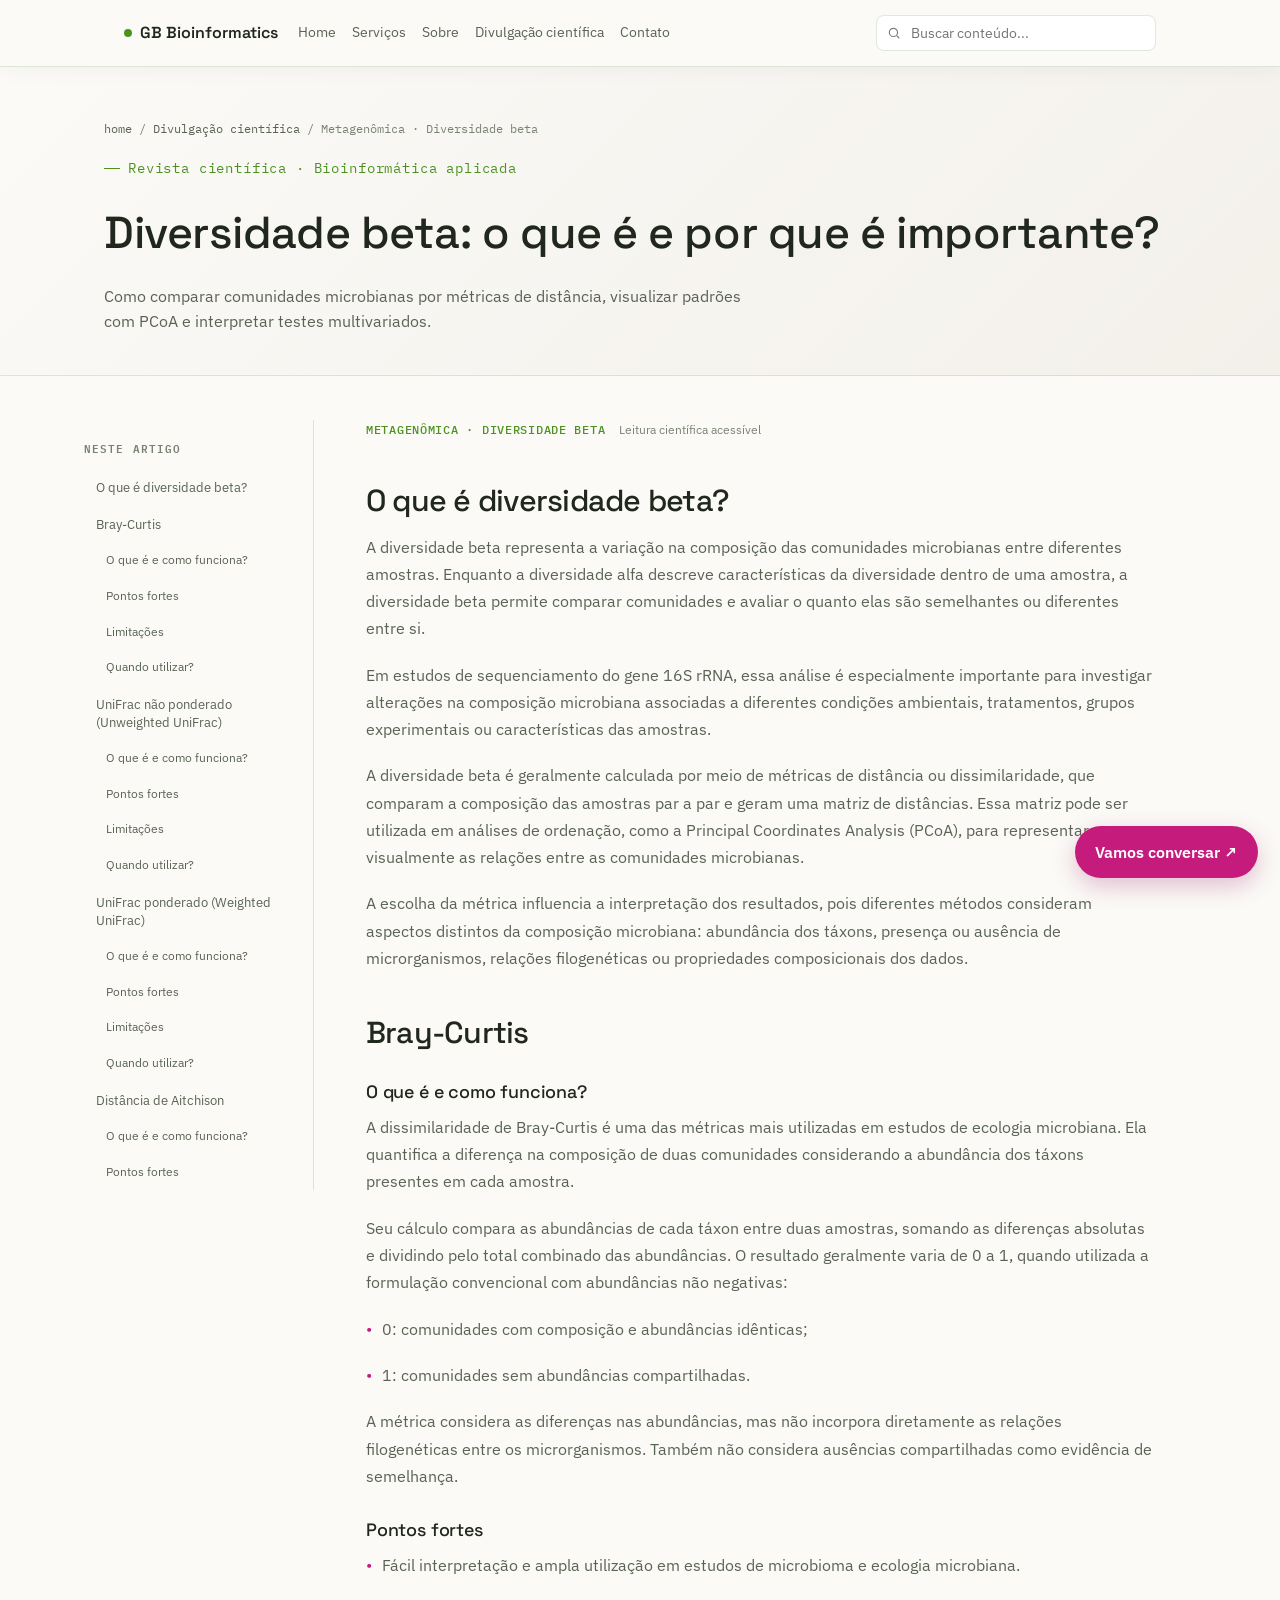
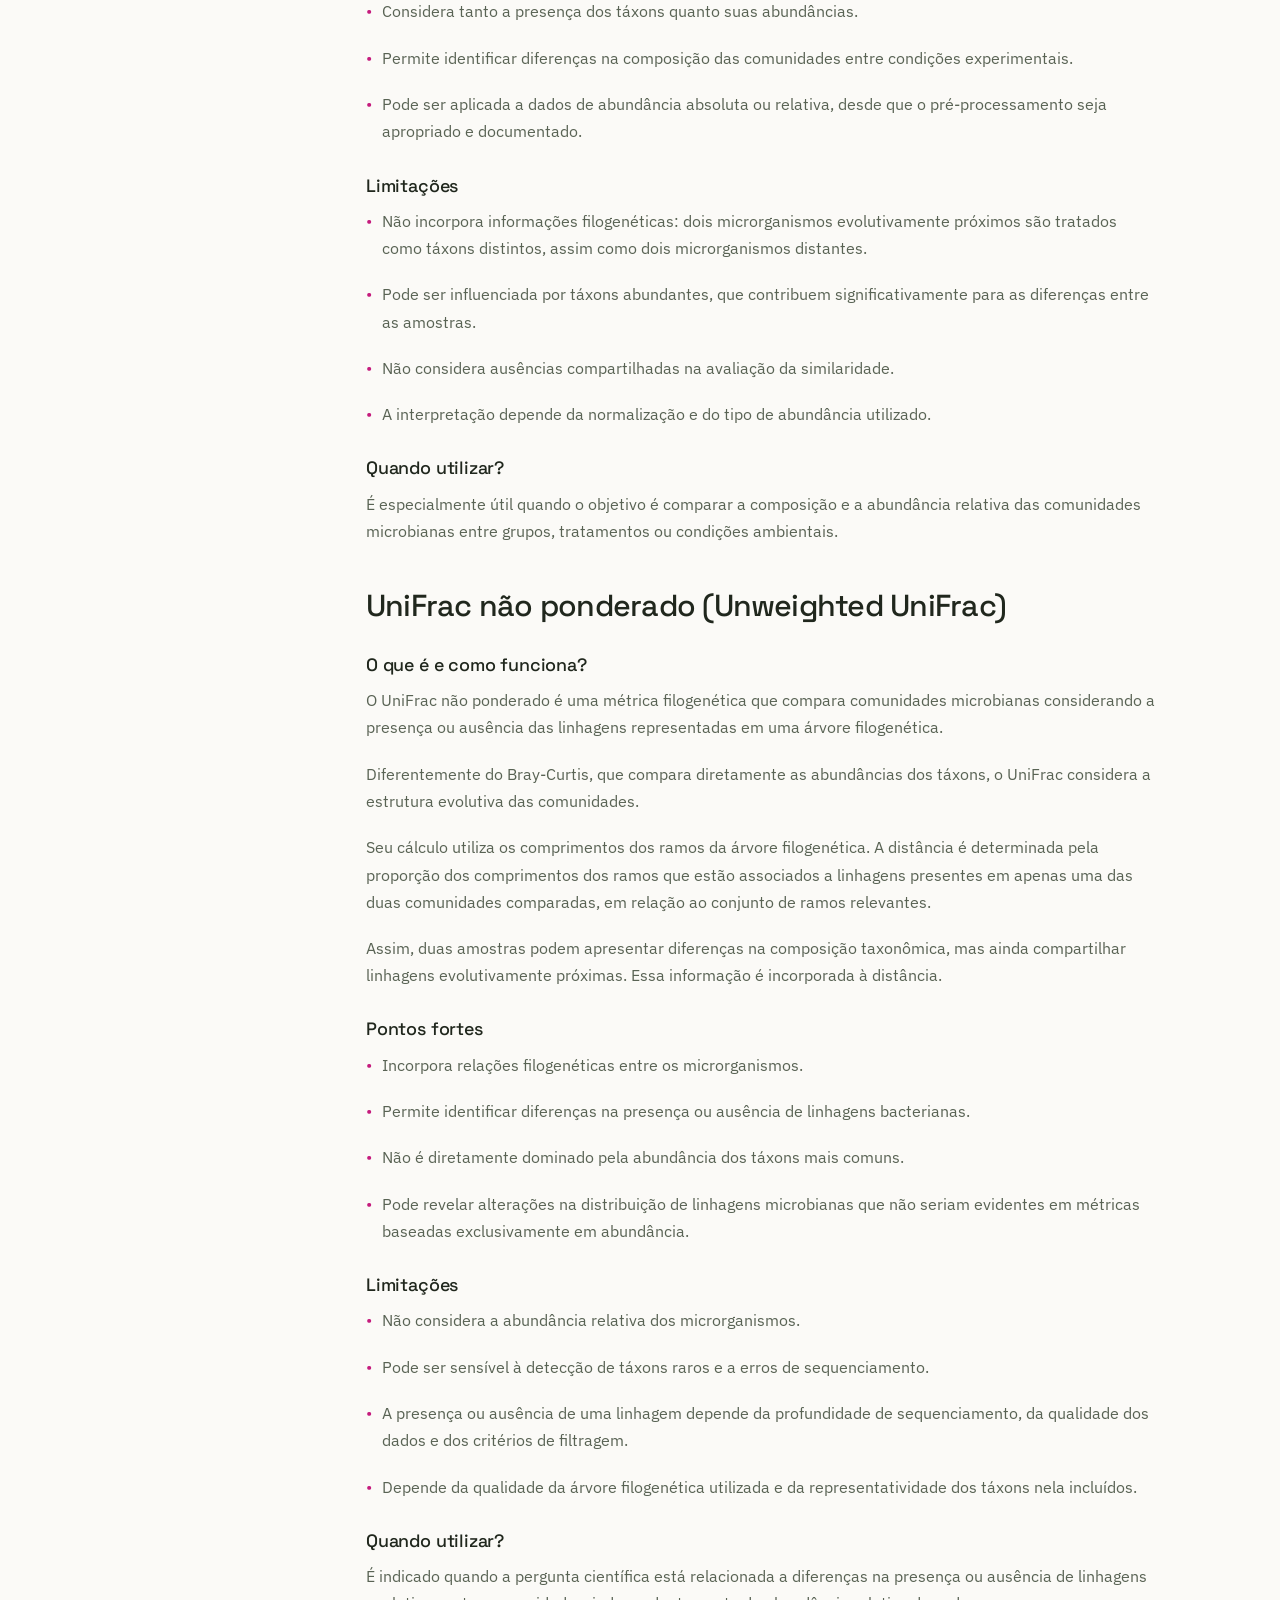
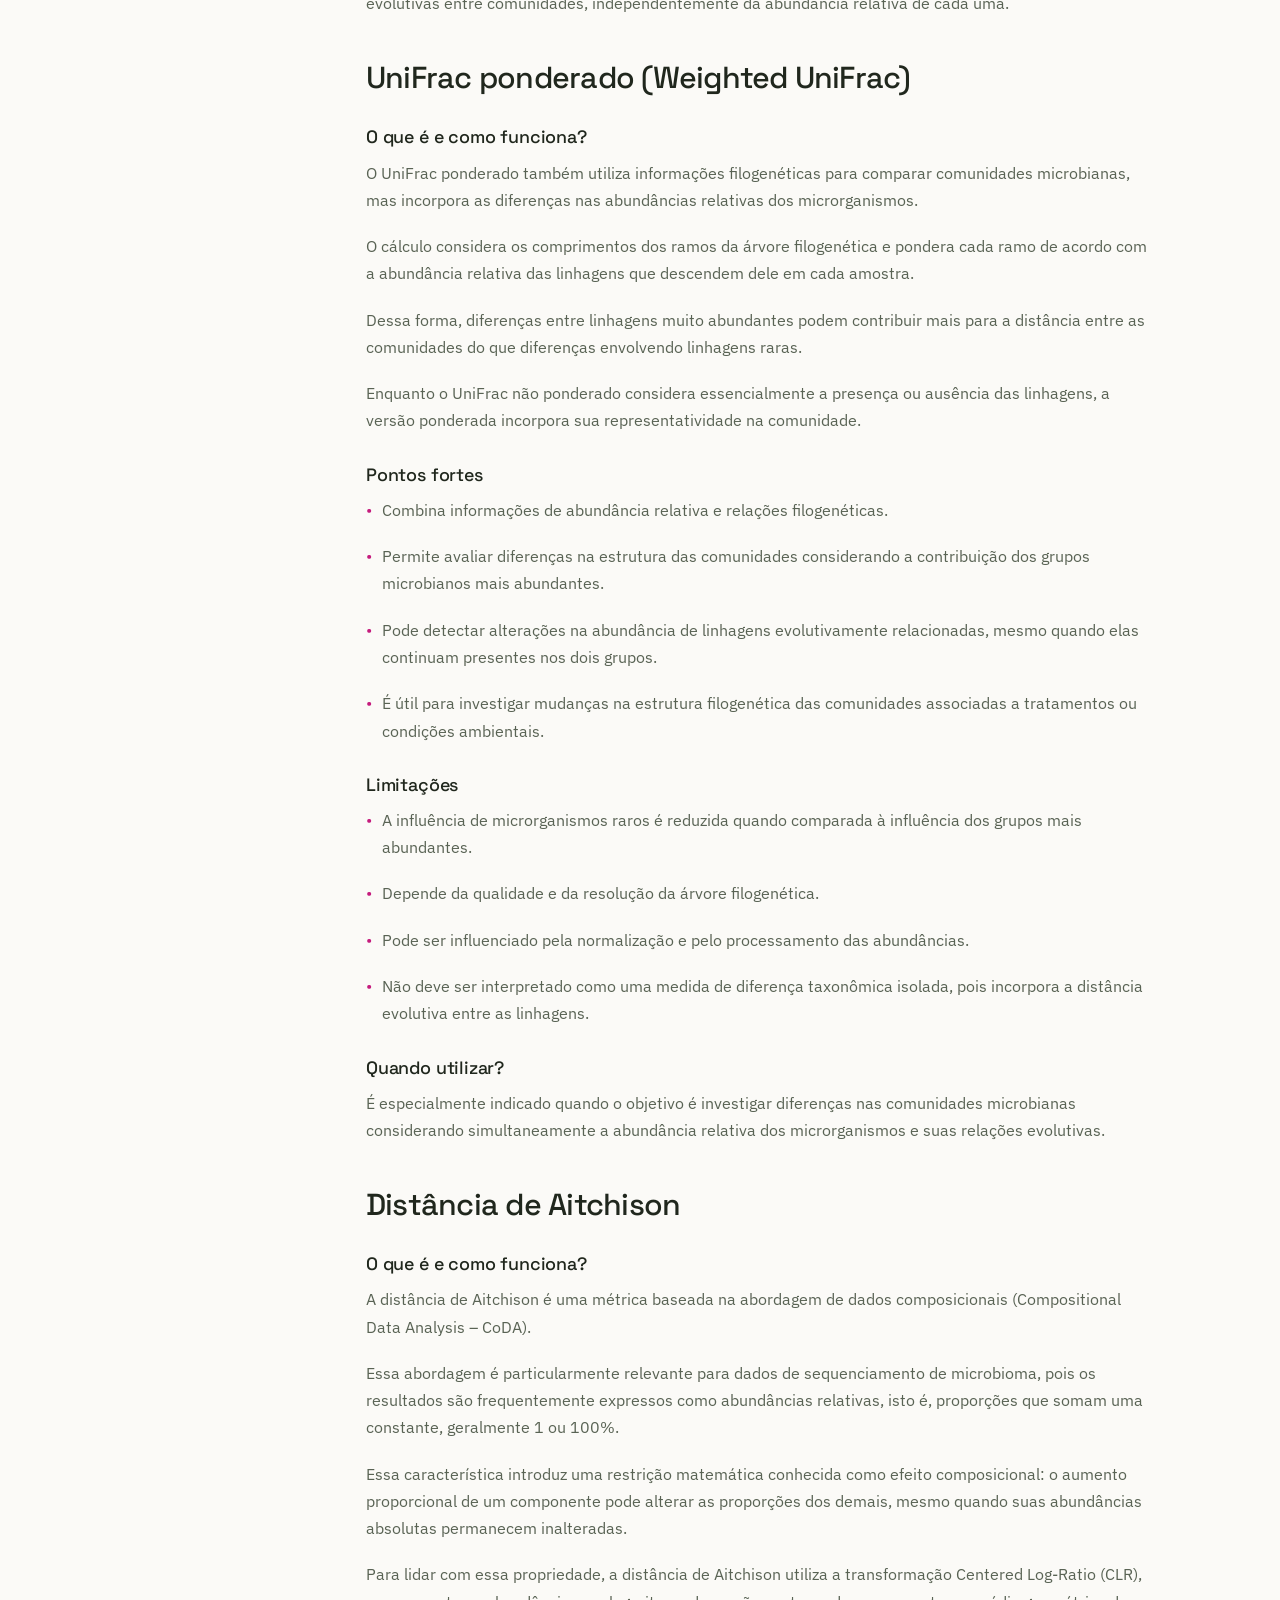
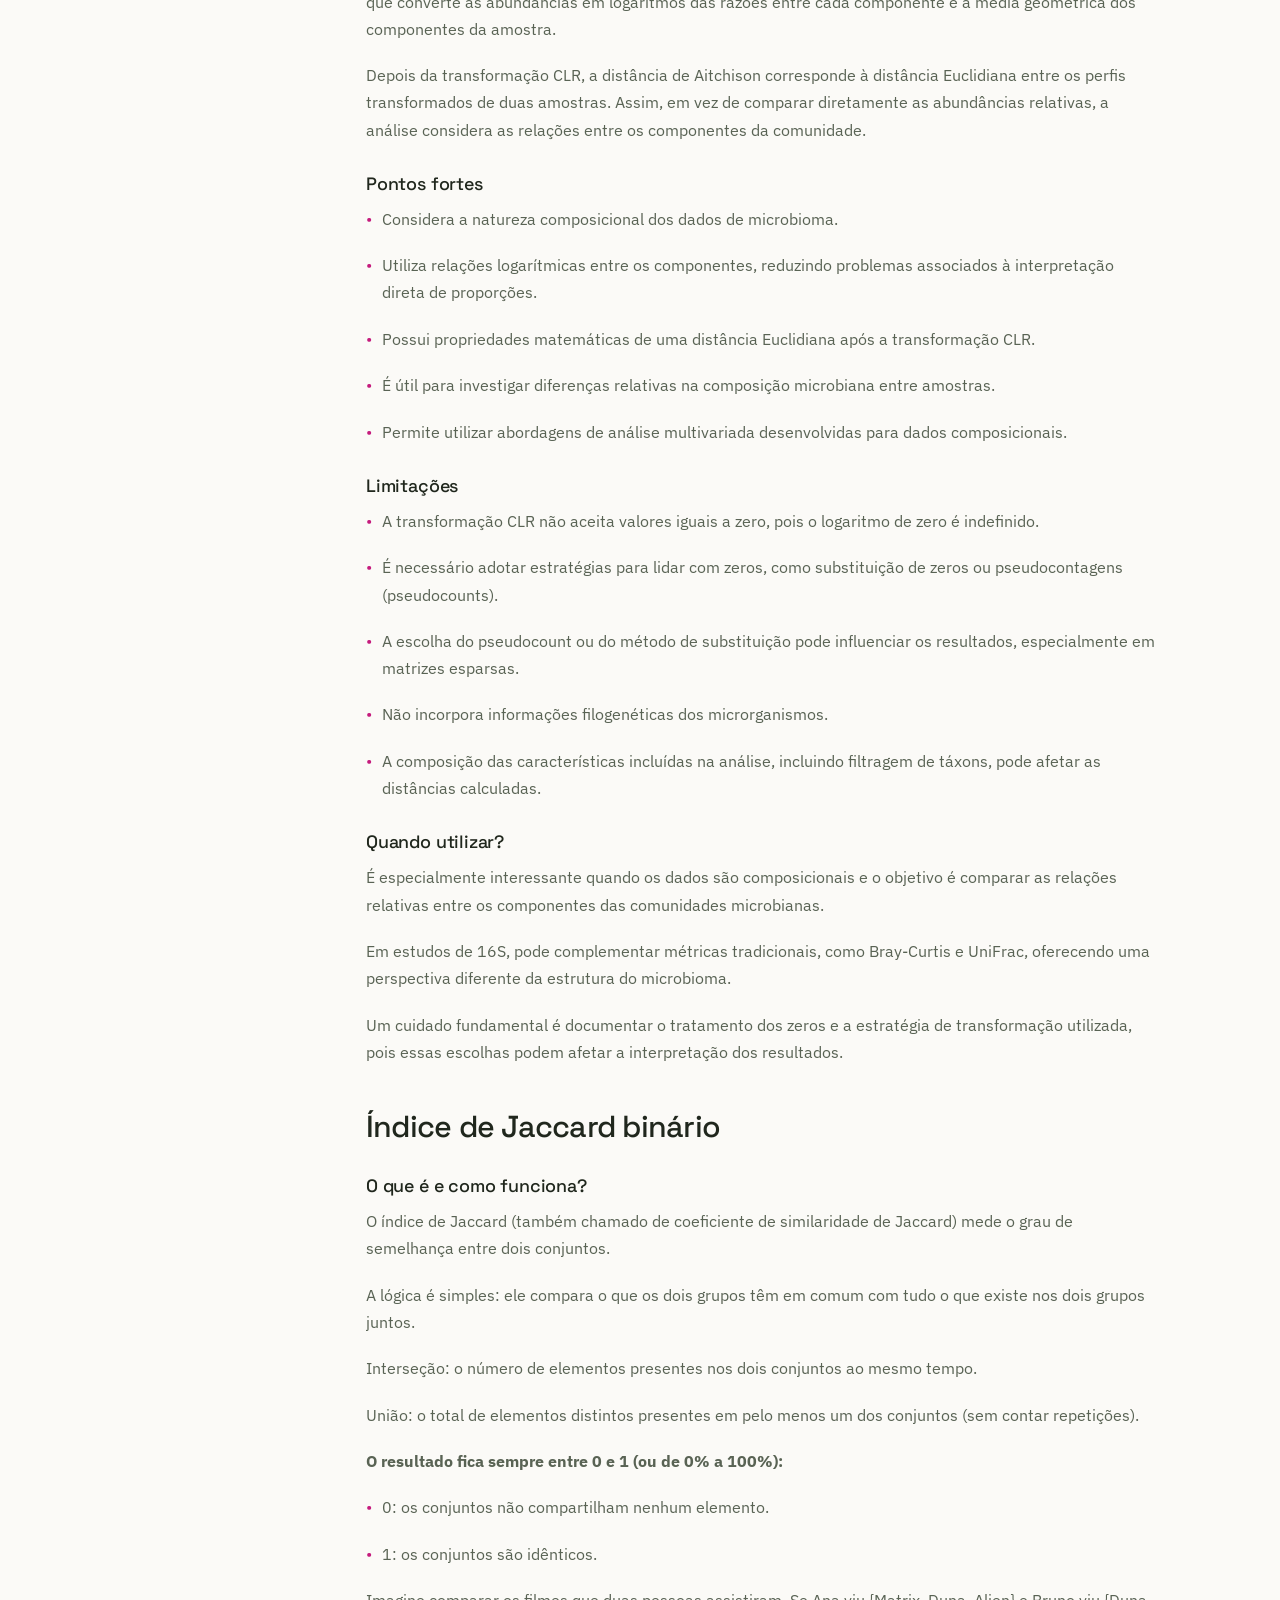
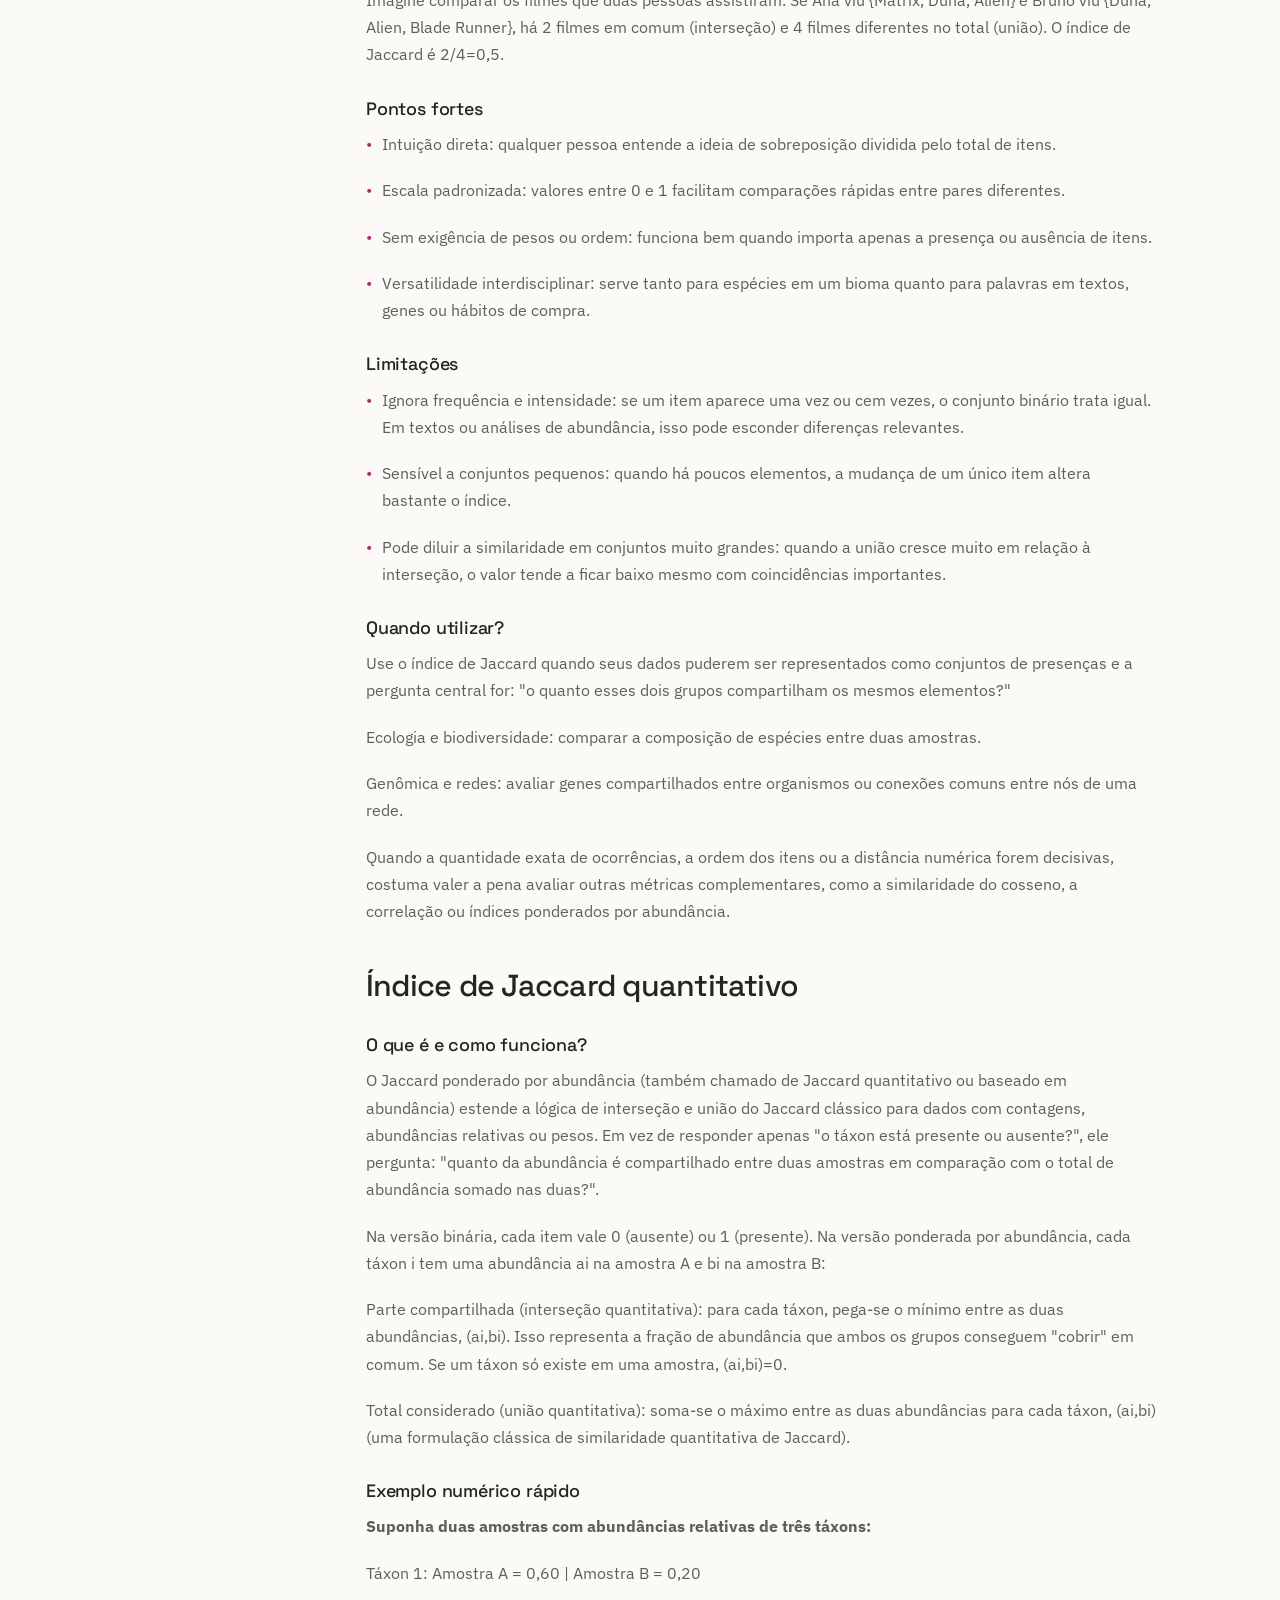
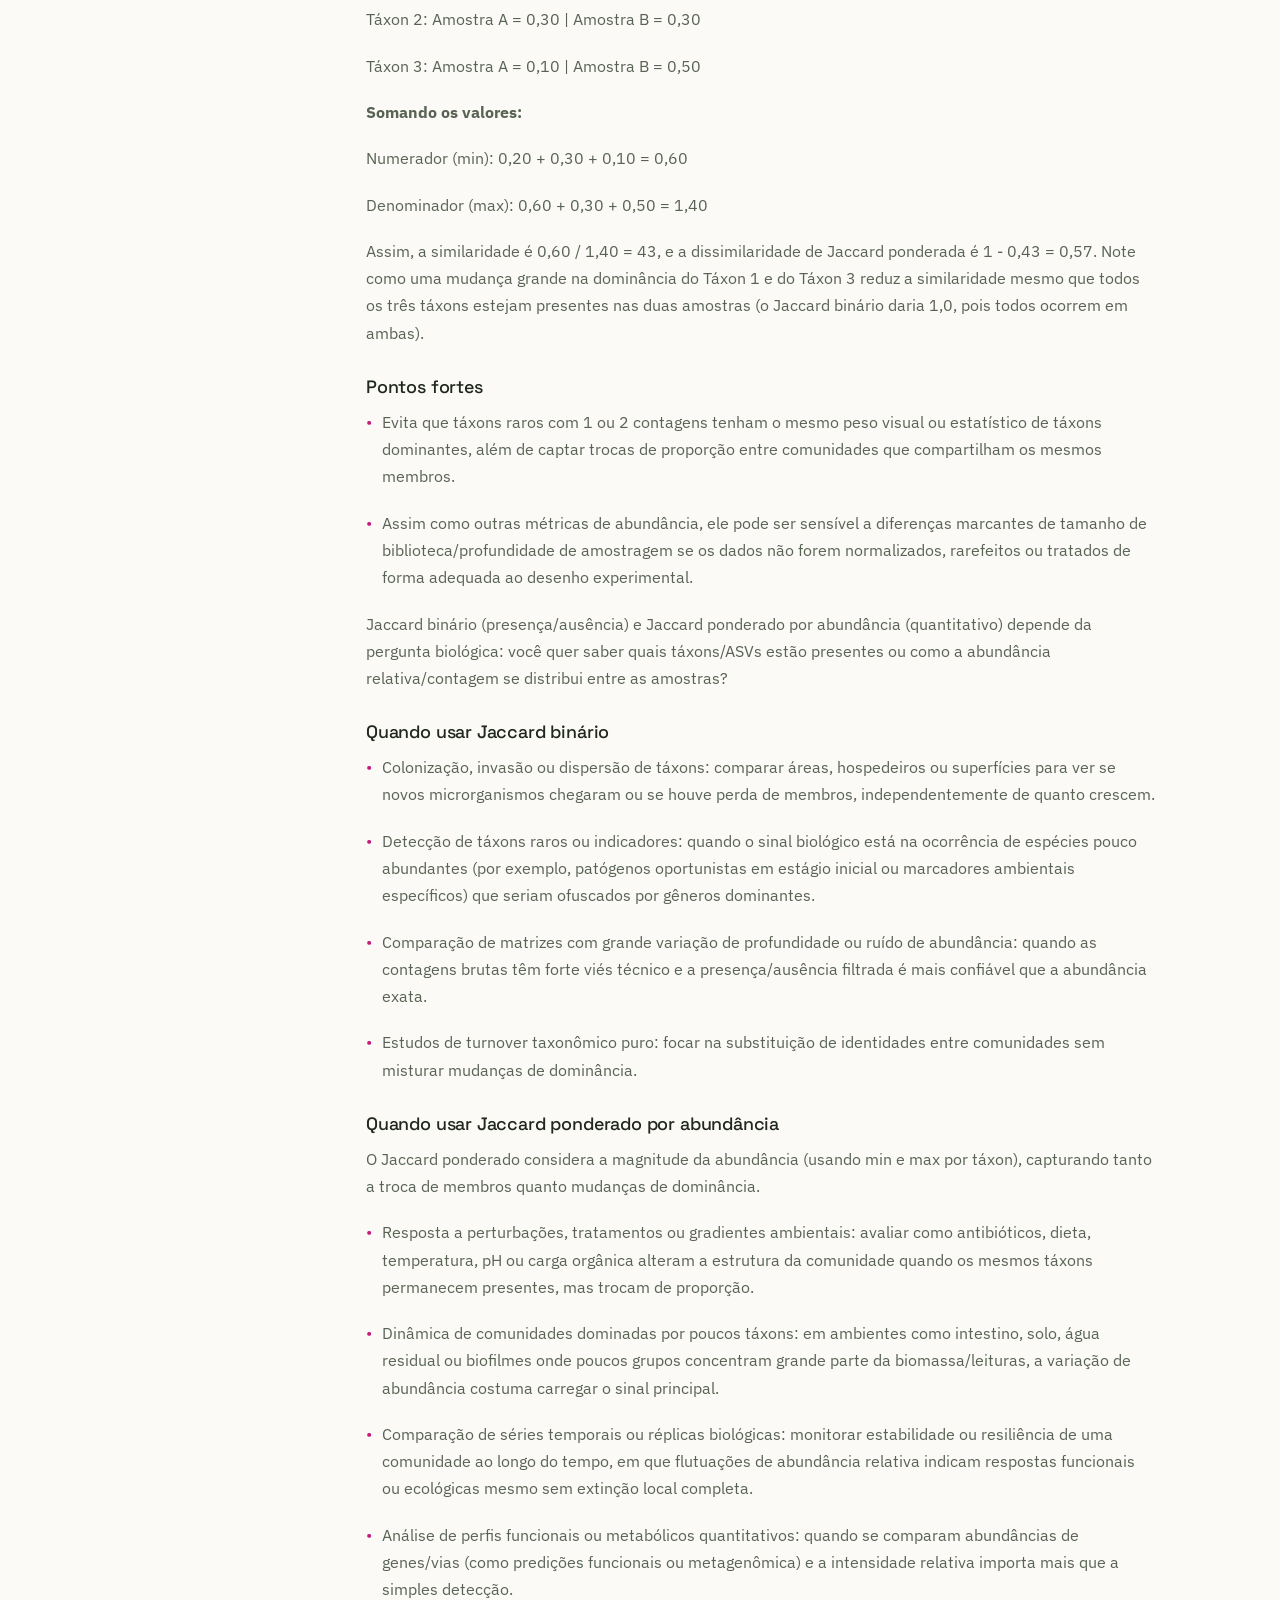
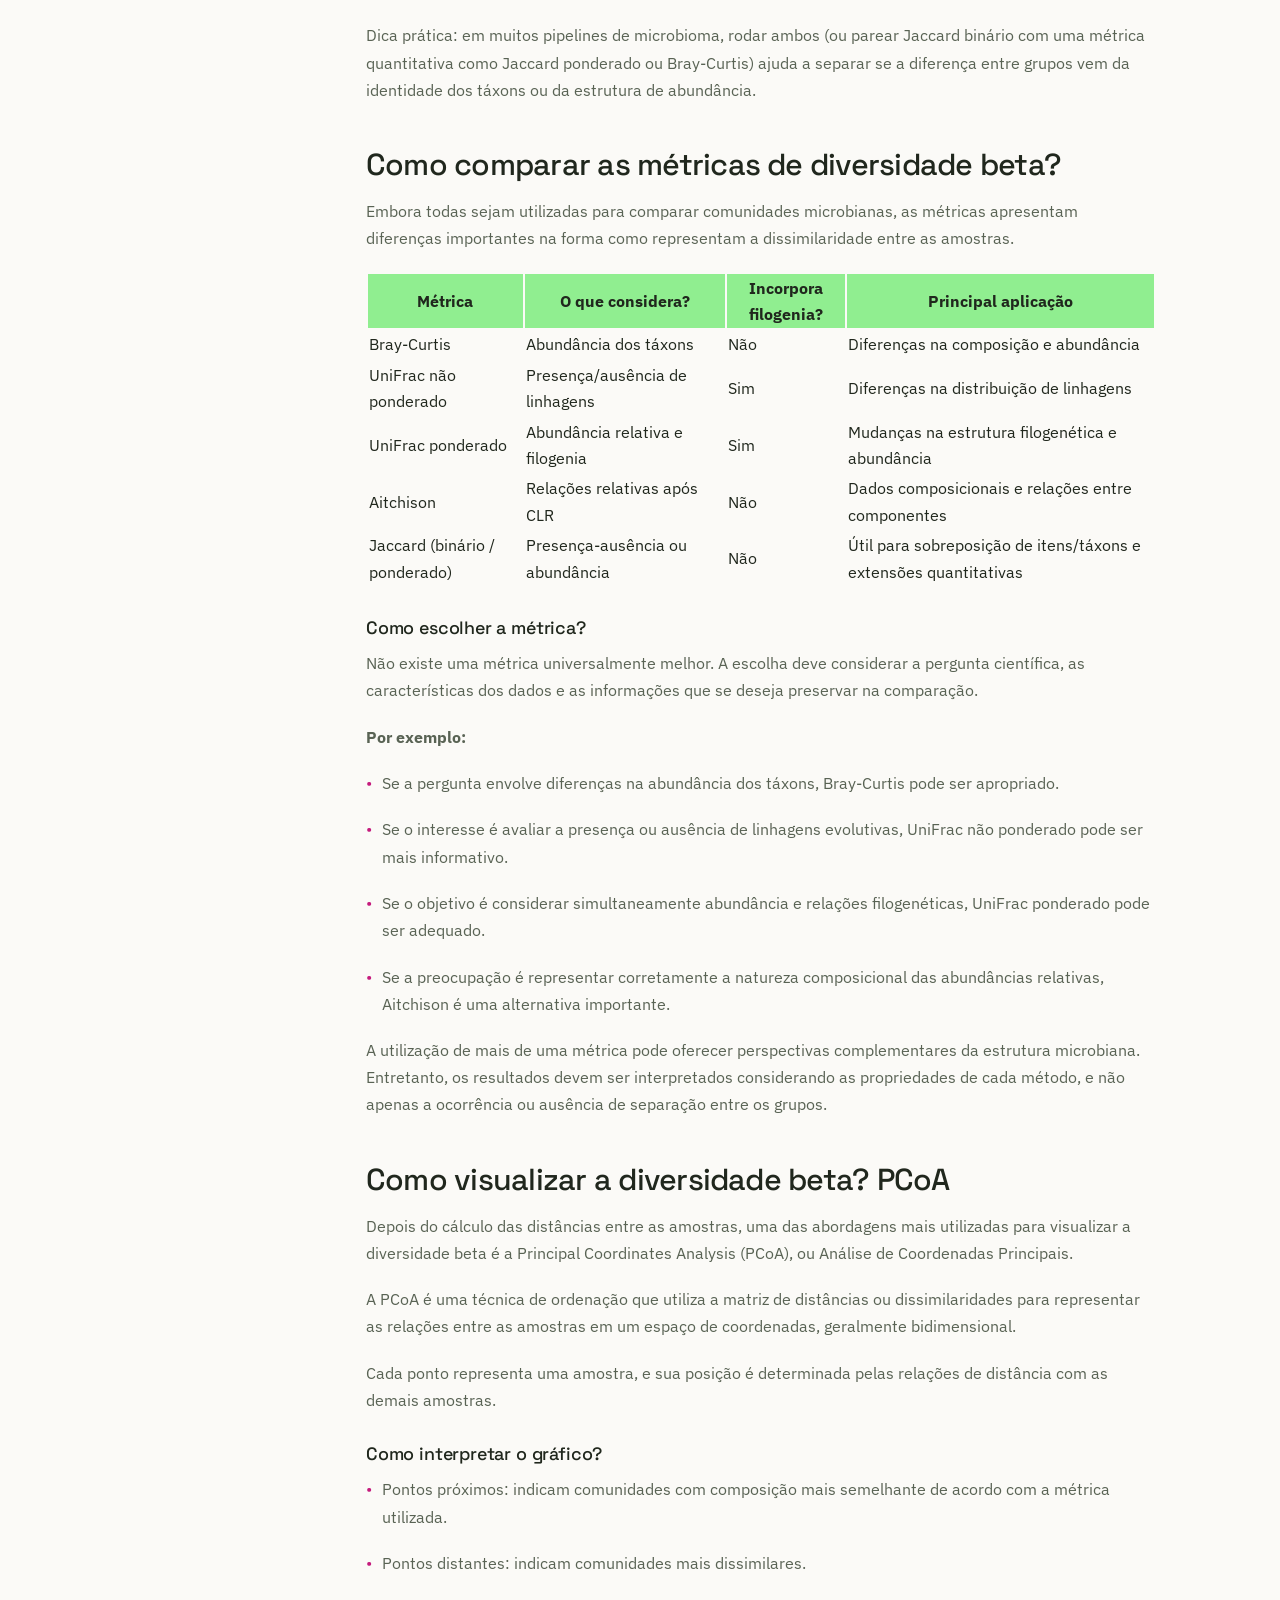
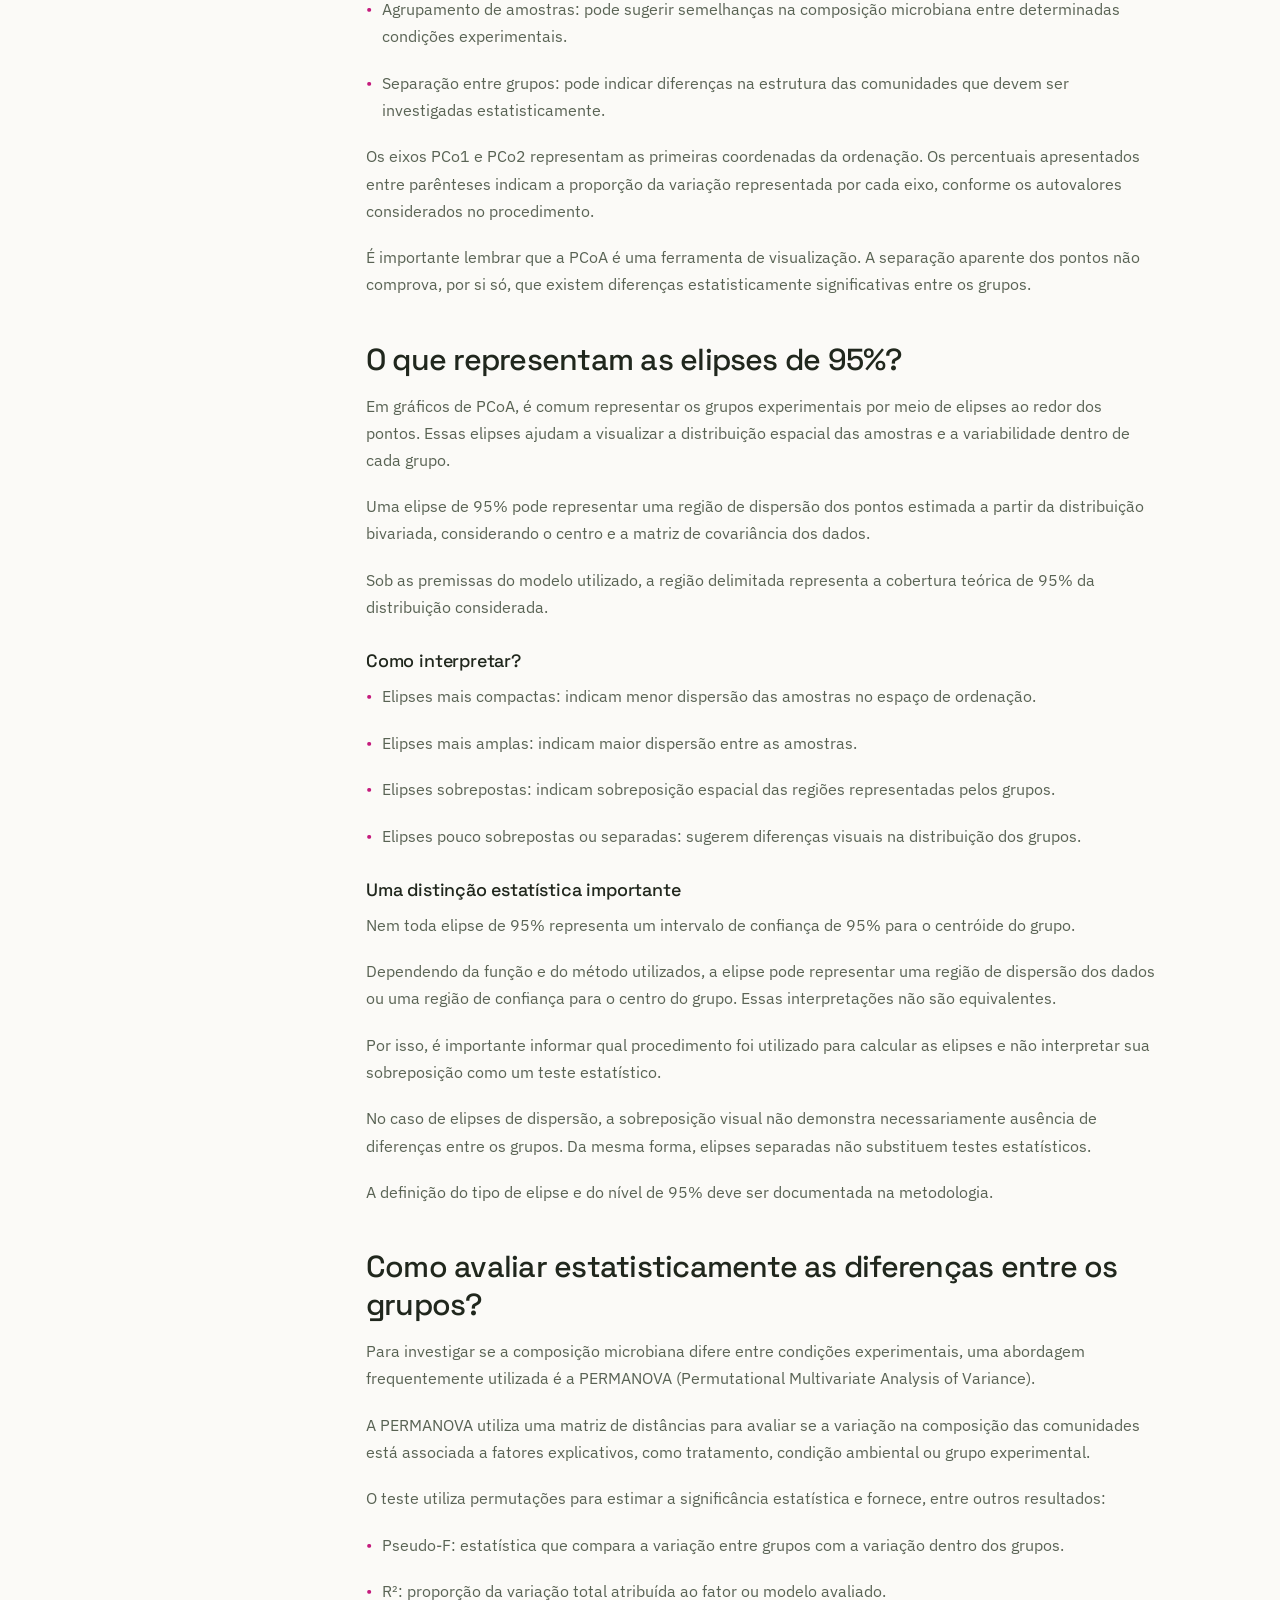
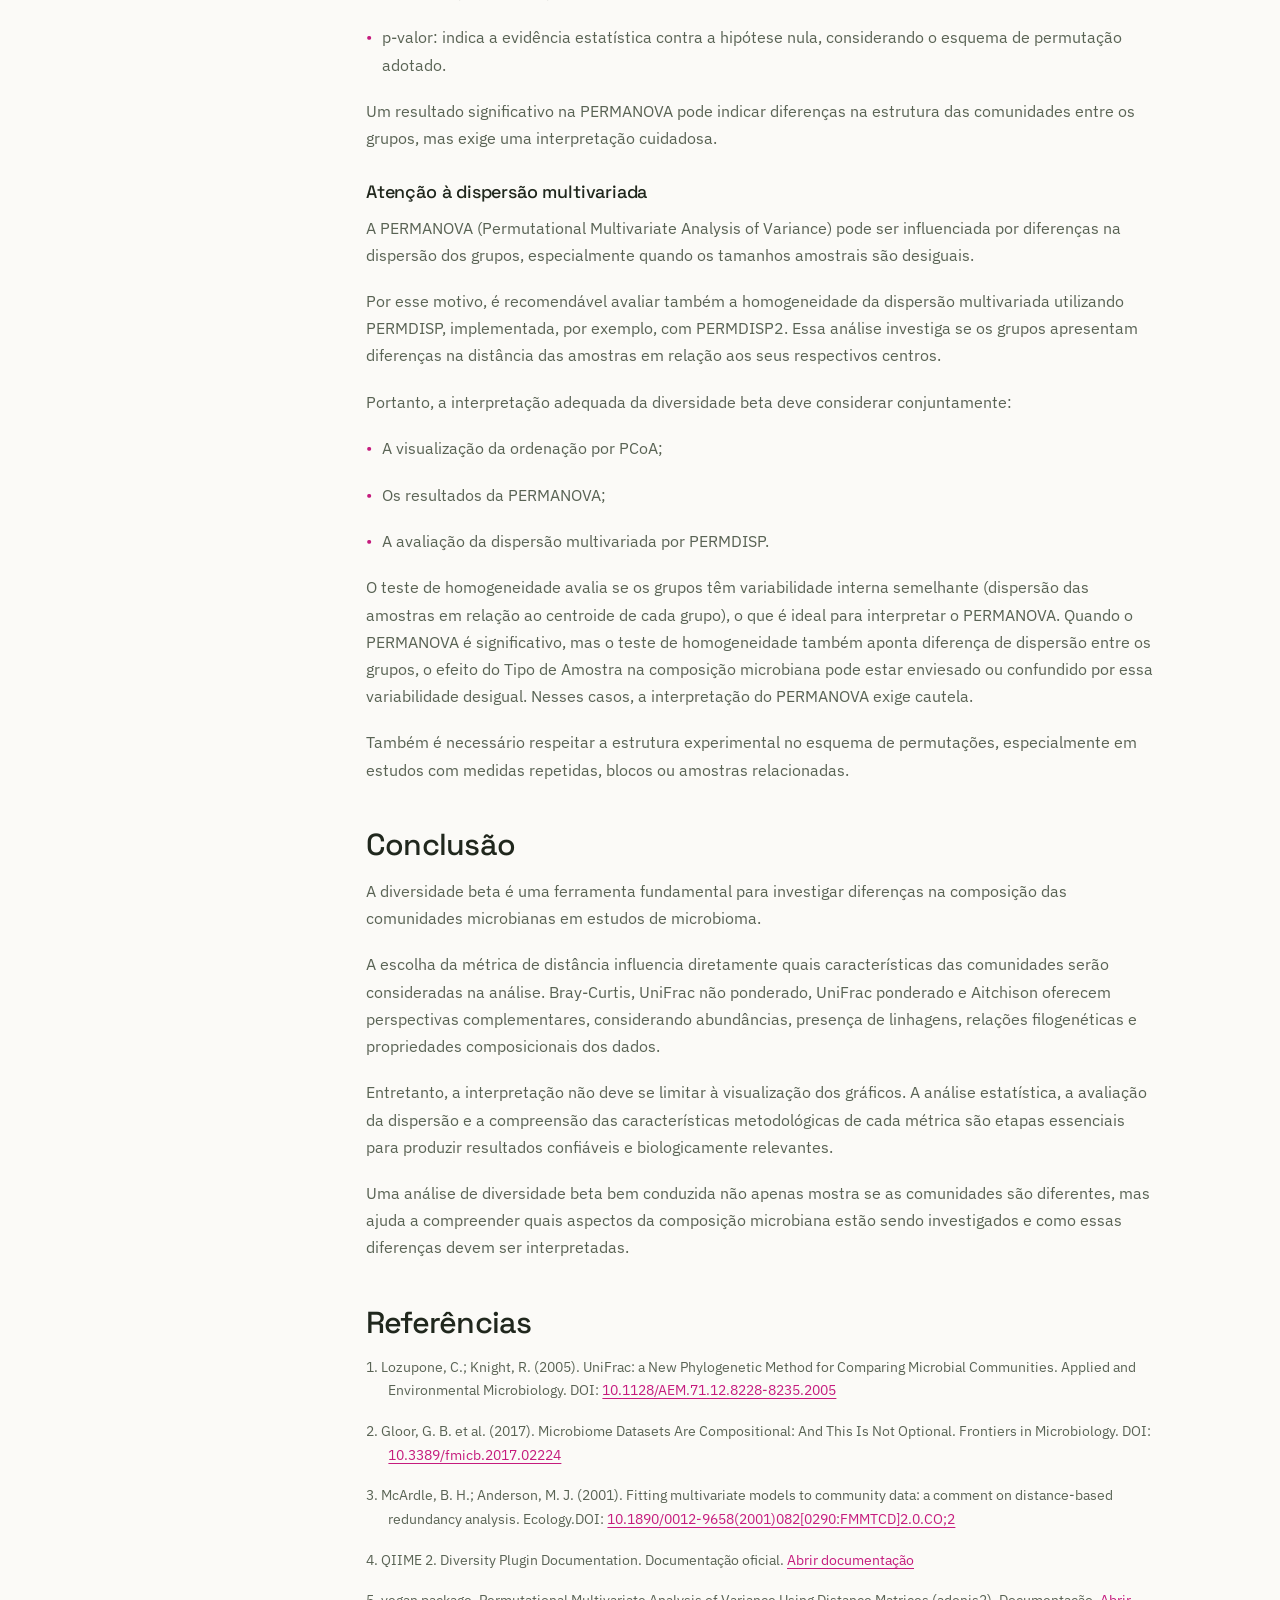
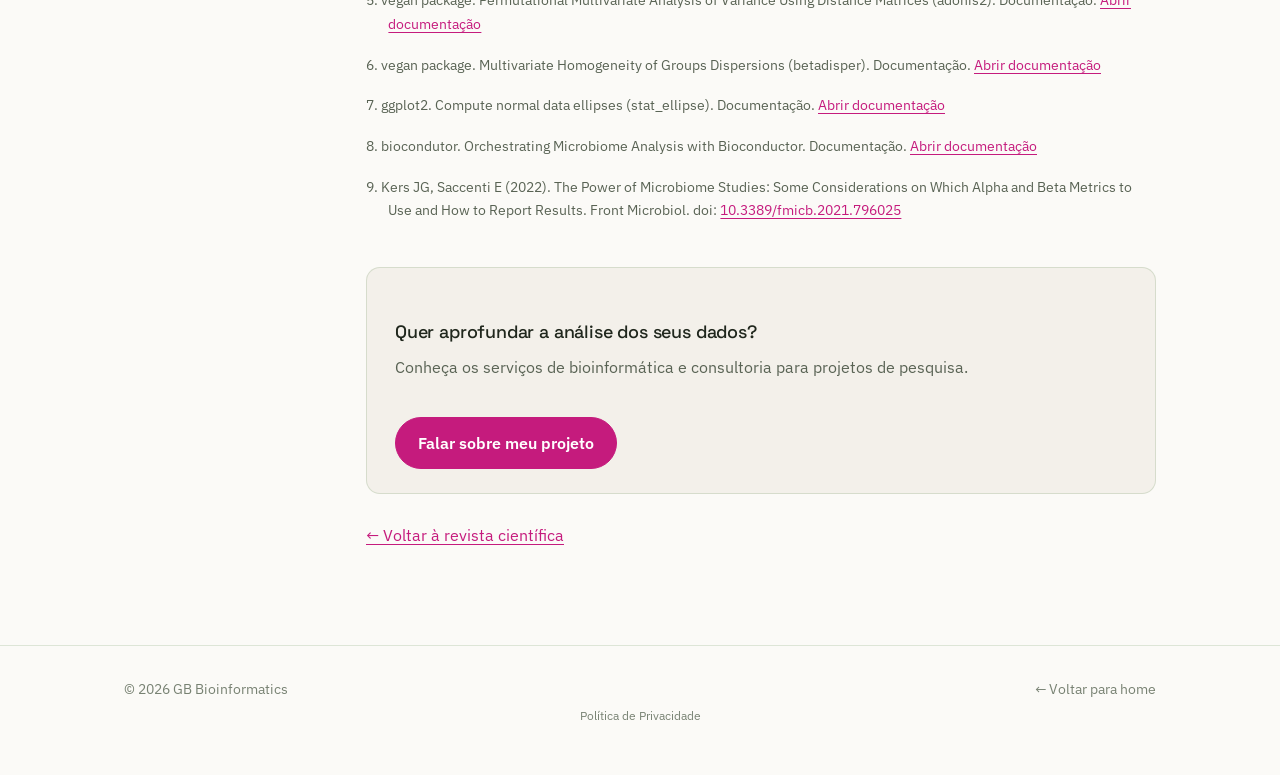
==== commit 0ea2ac60: "Update artigo-diversidade-beta.html" ====
--- a/artigo-diversidade-beta.html
+++ b/artigo-diversidade-beta.html
@@ -635,7 +635,7 @@
           <table>
             <thead>
               <tr>
-                <th>Métrica</th><th>O que considera?</th><th>Incorpora filogenia?</th><th>Principal aplicação</th>
+                <th style="background-color: lightgreen">Métrica</th><th style="background-color: lightgreen">O que considera?</th><th style="background-color: lightgreen">Incorpora filogenia?</th><th style="background-color: lightgreen">Principal aplicação</th>
               </tr>
             </thead>
             <tbody>
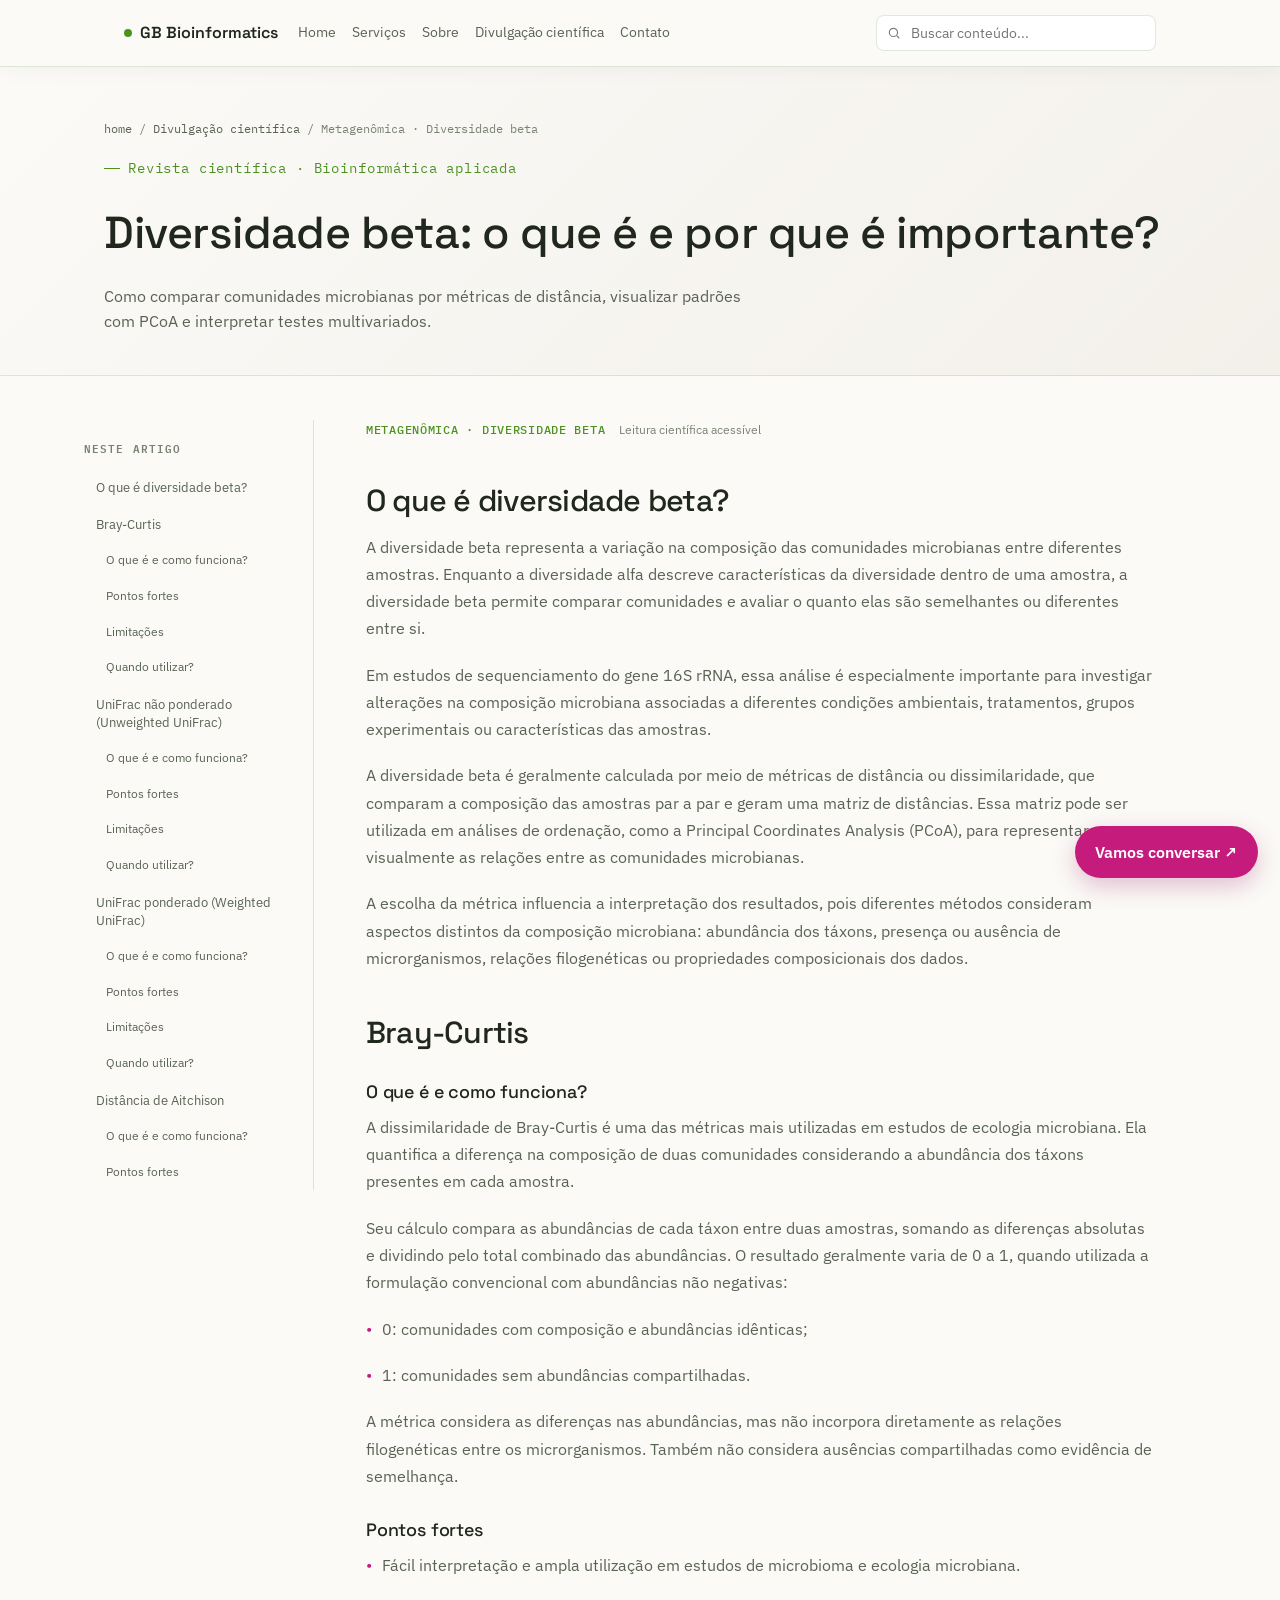
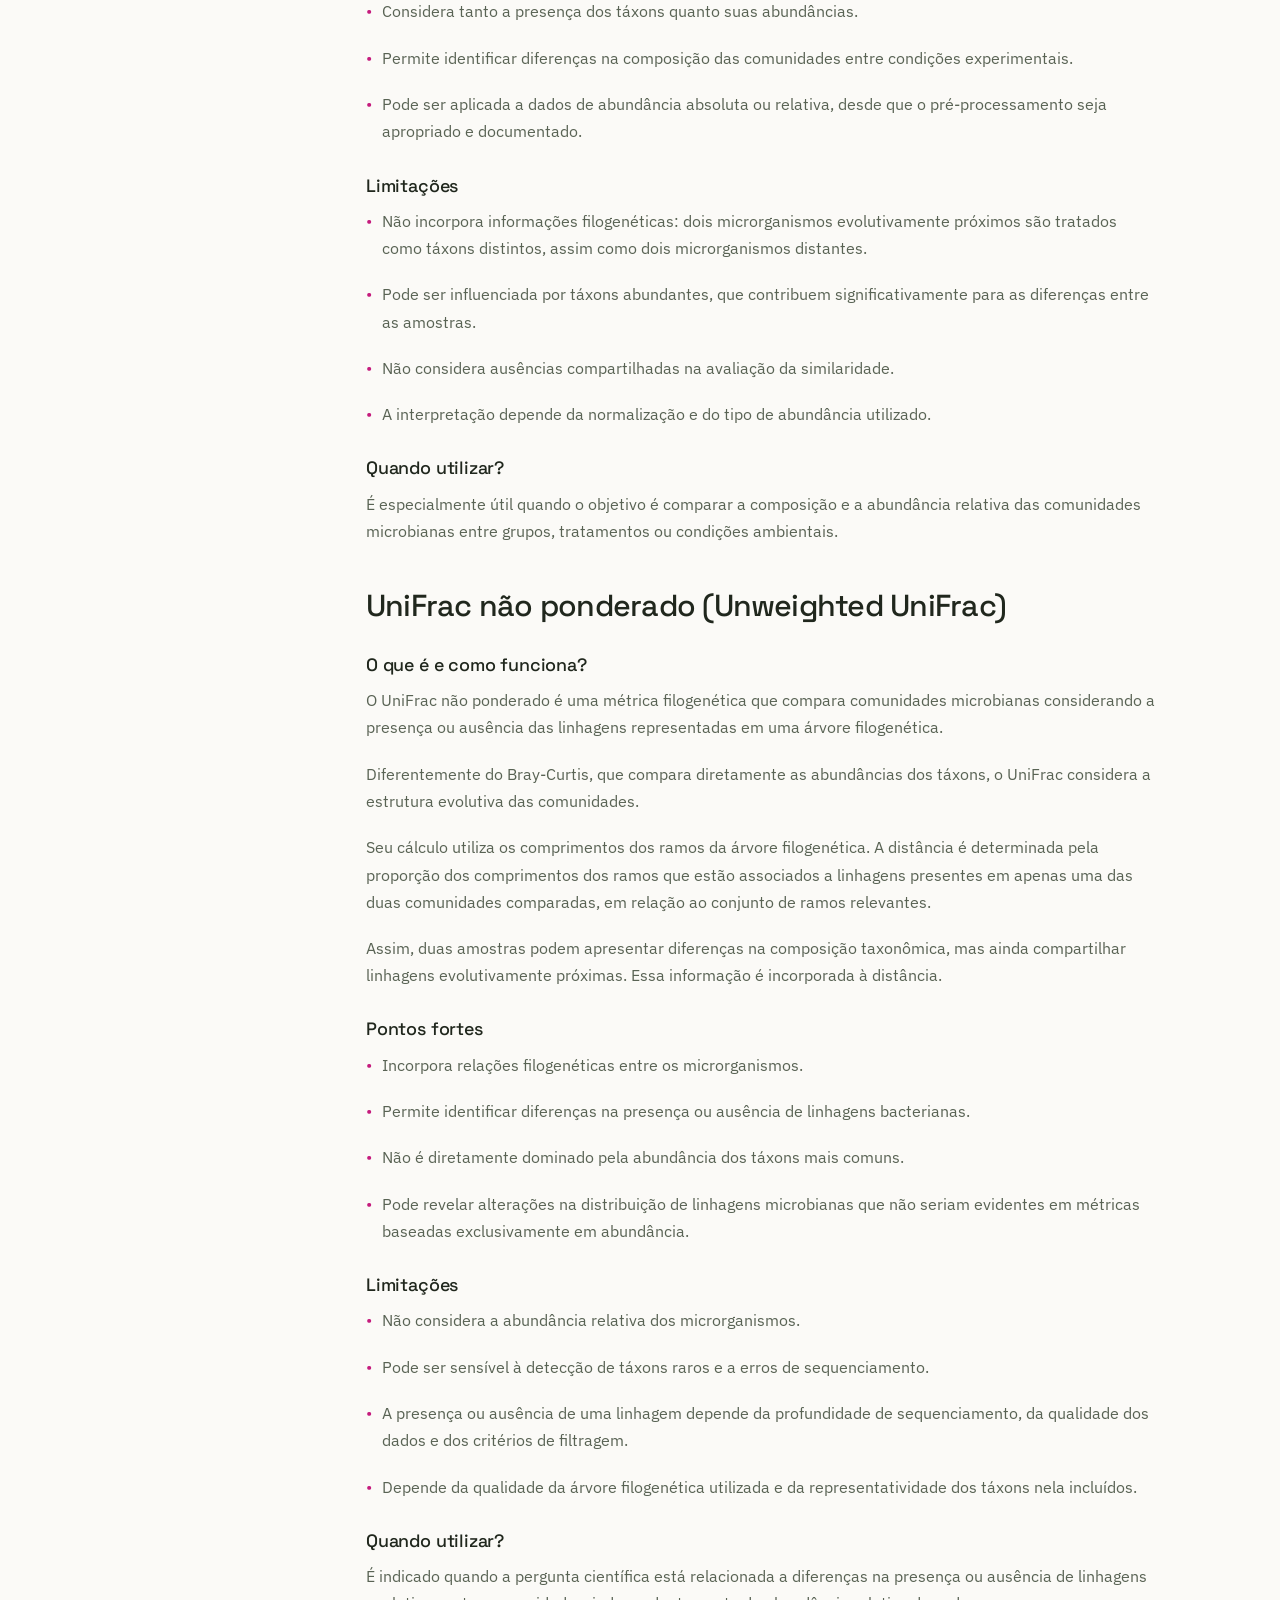
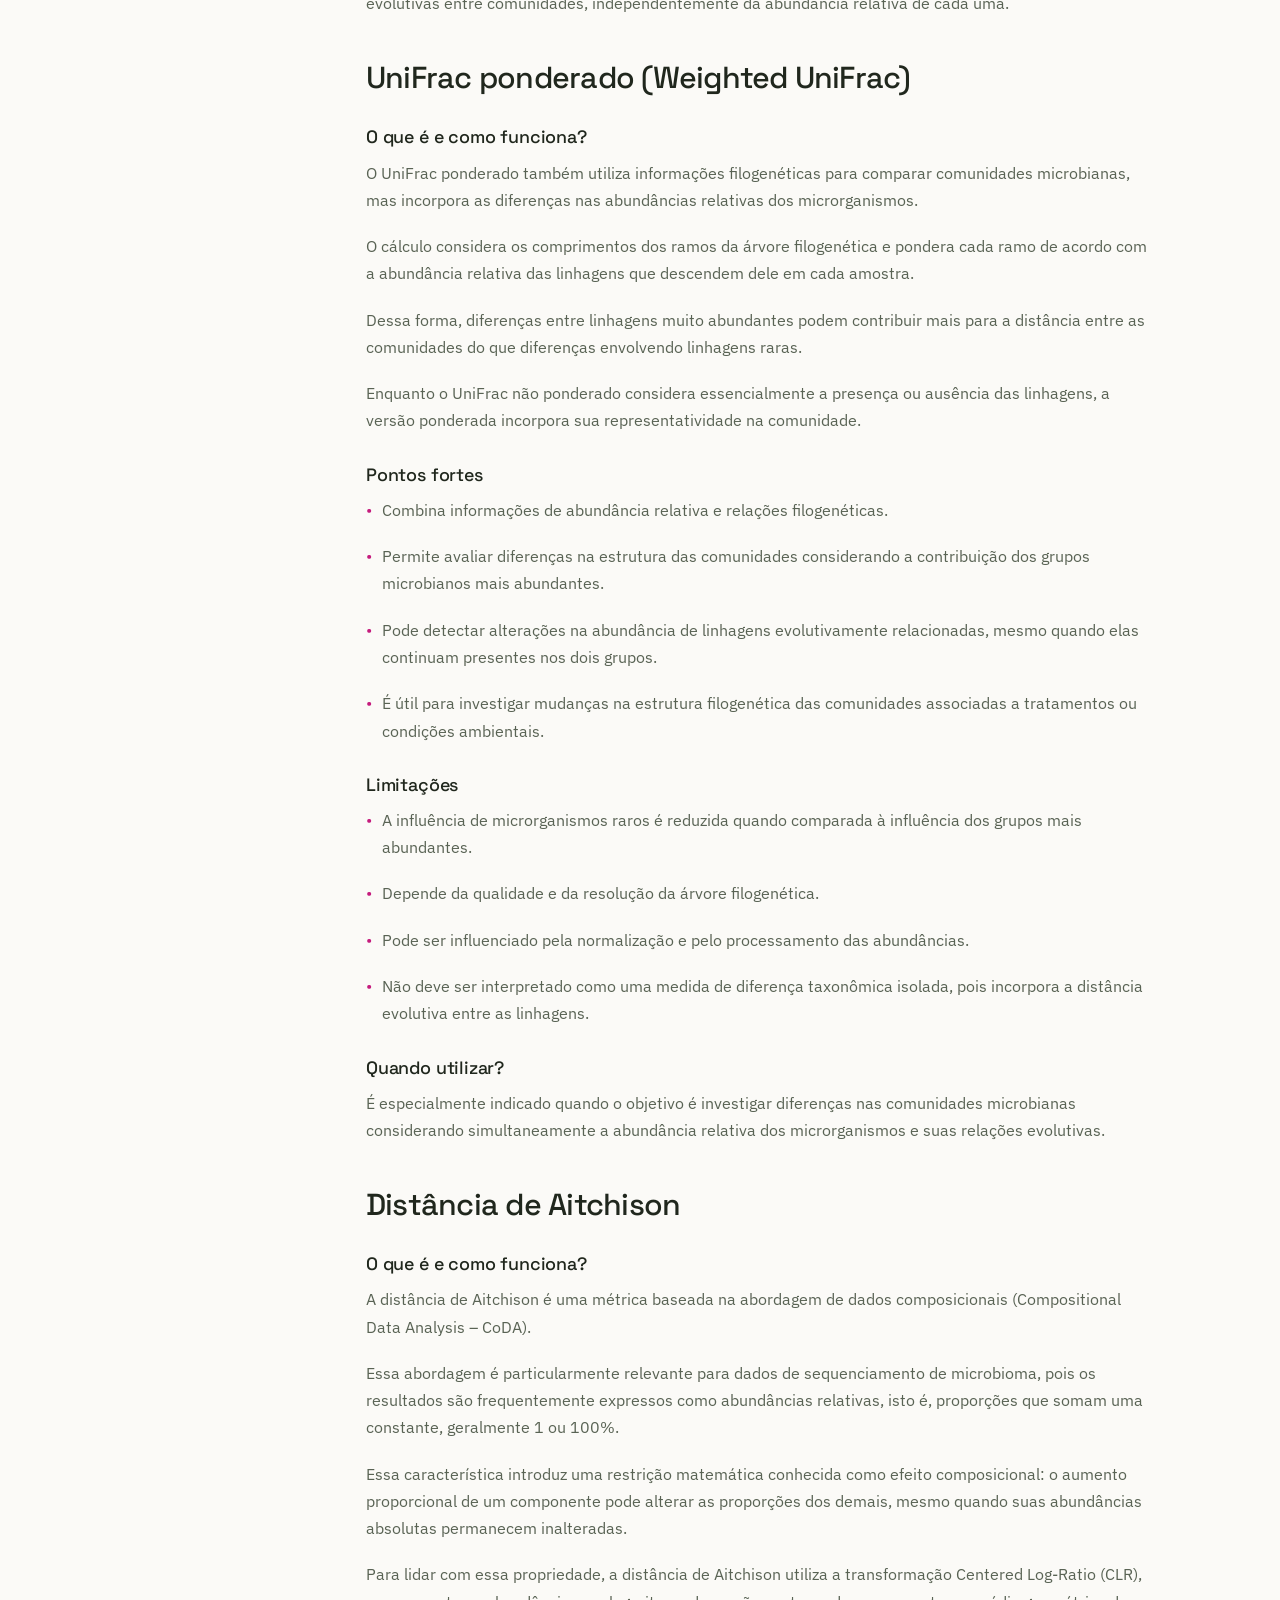
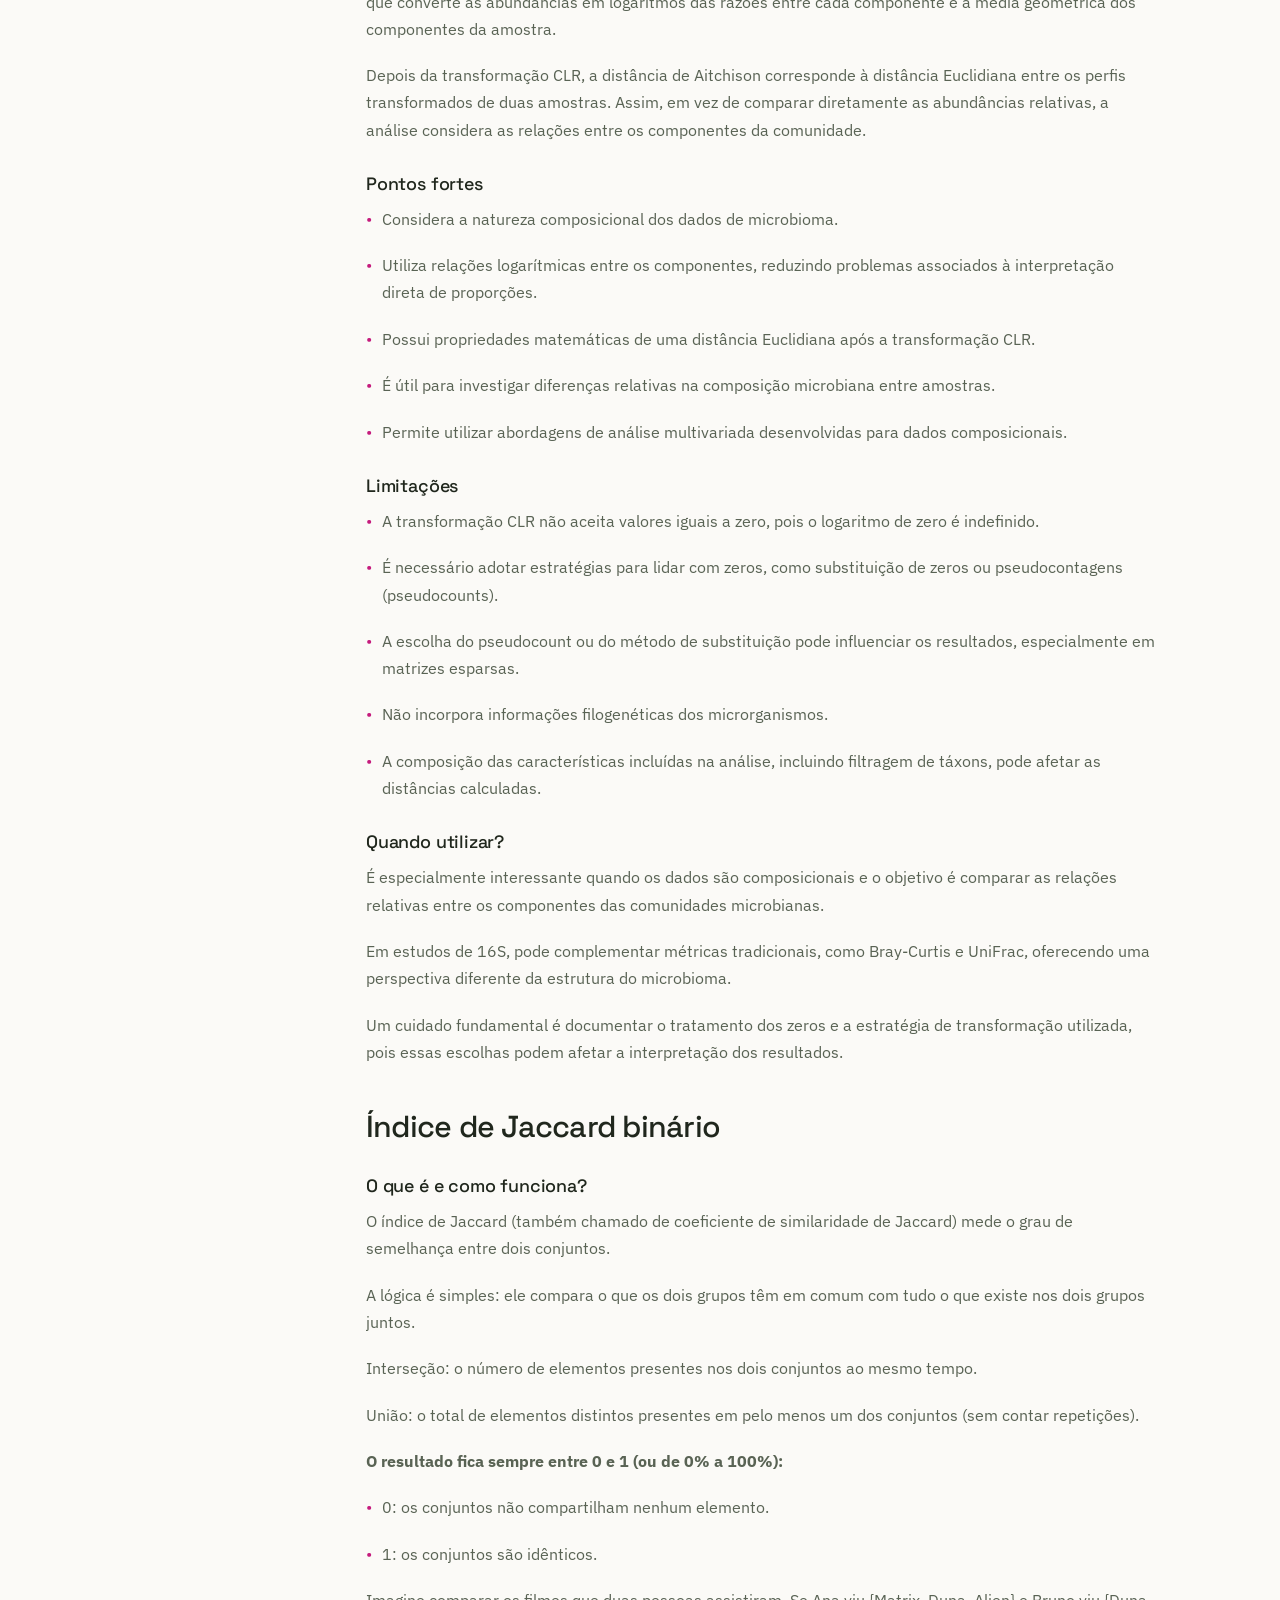
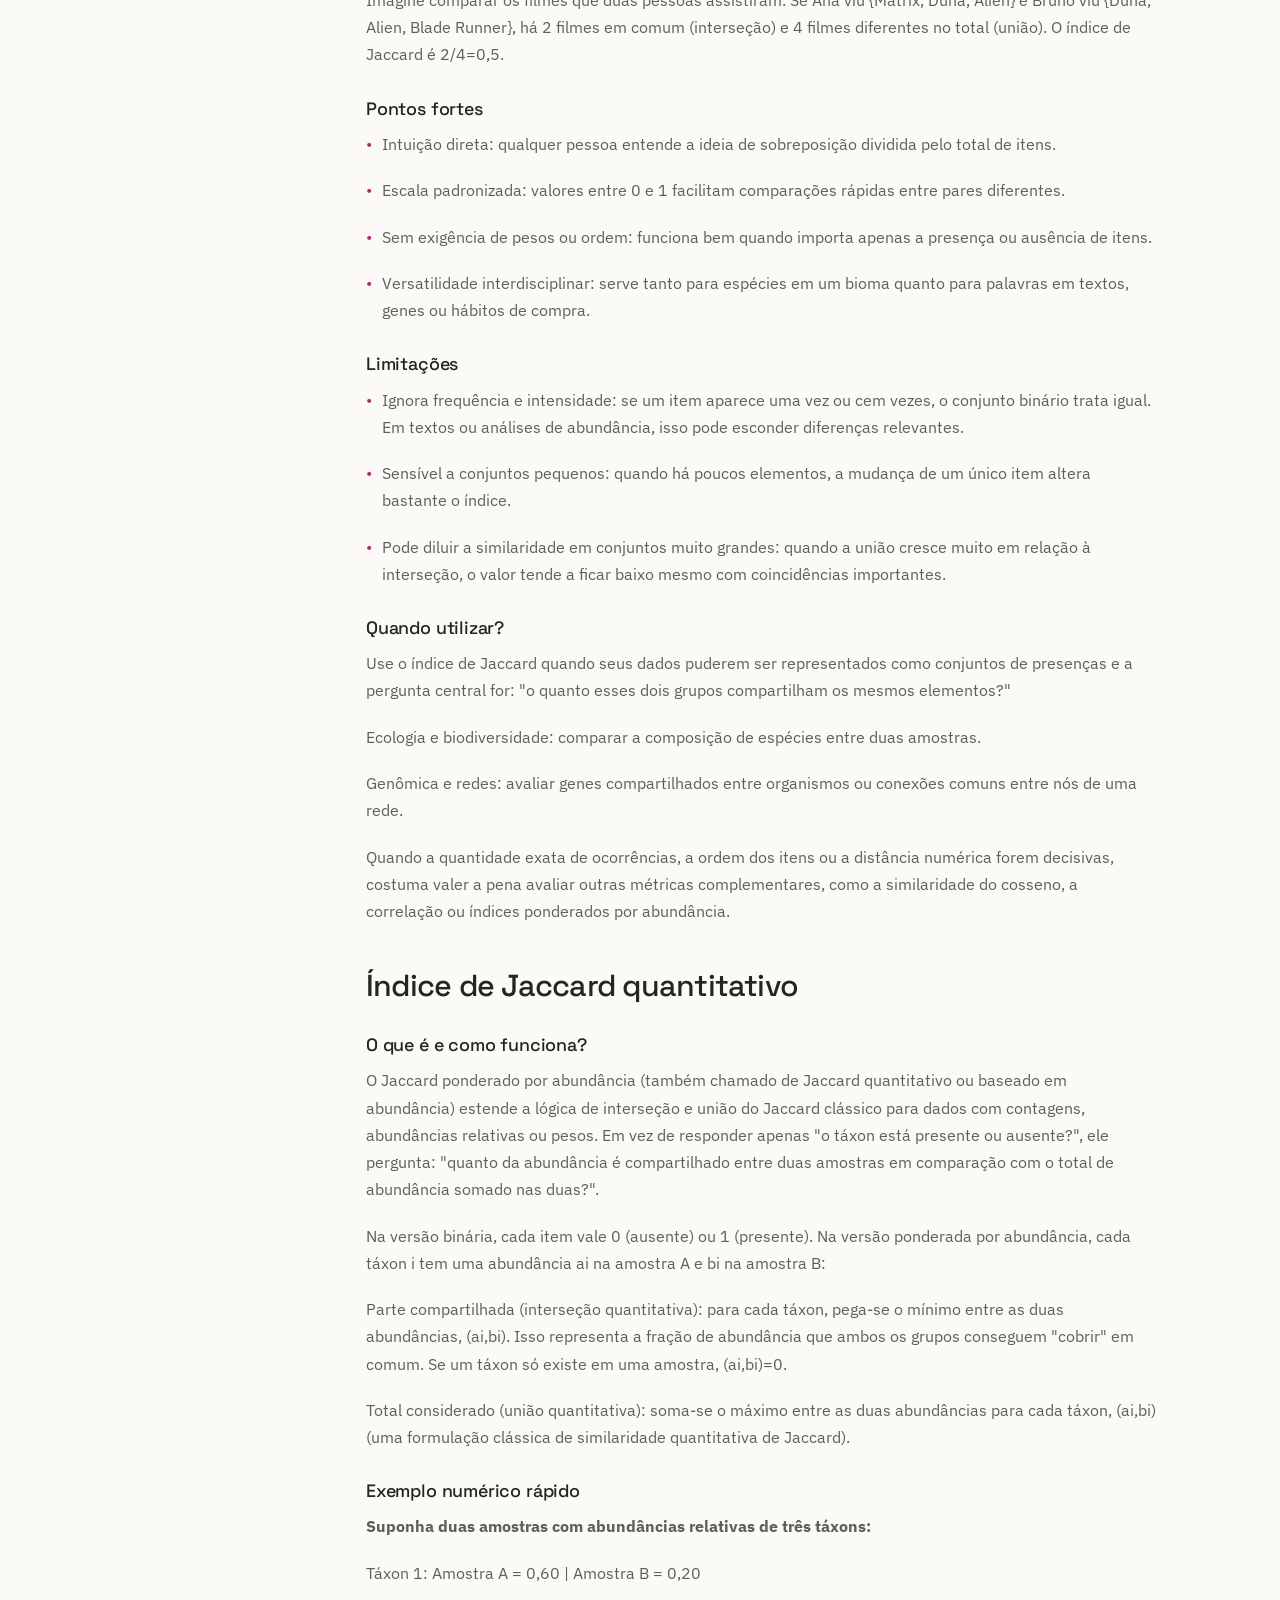
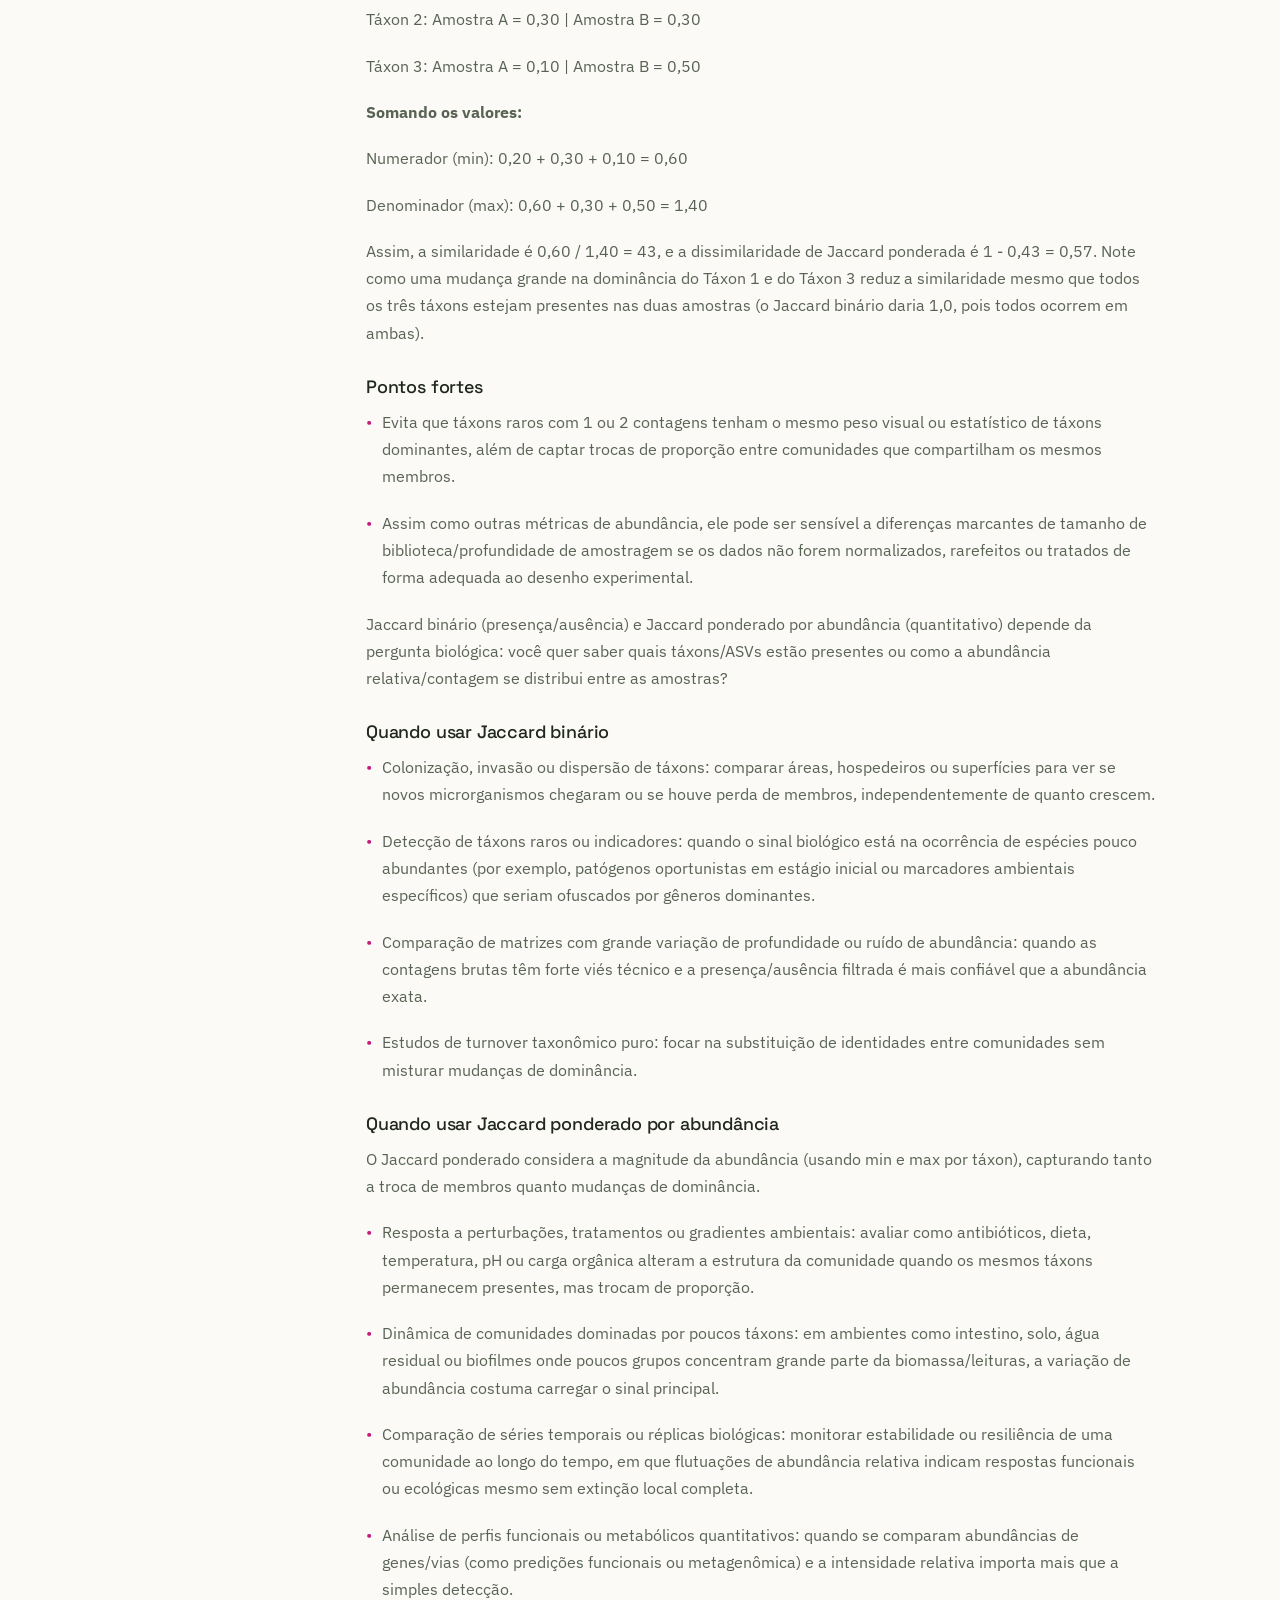
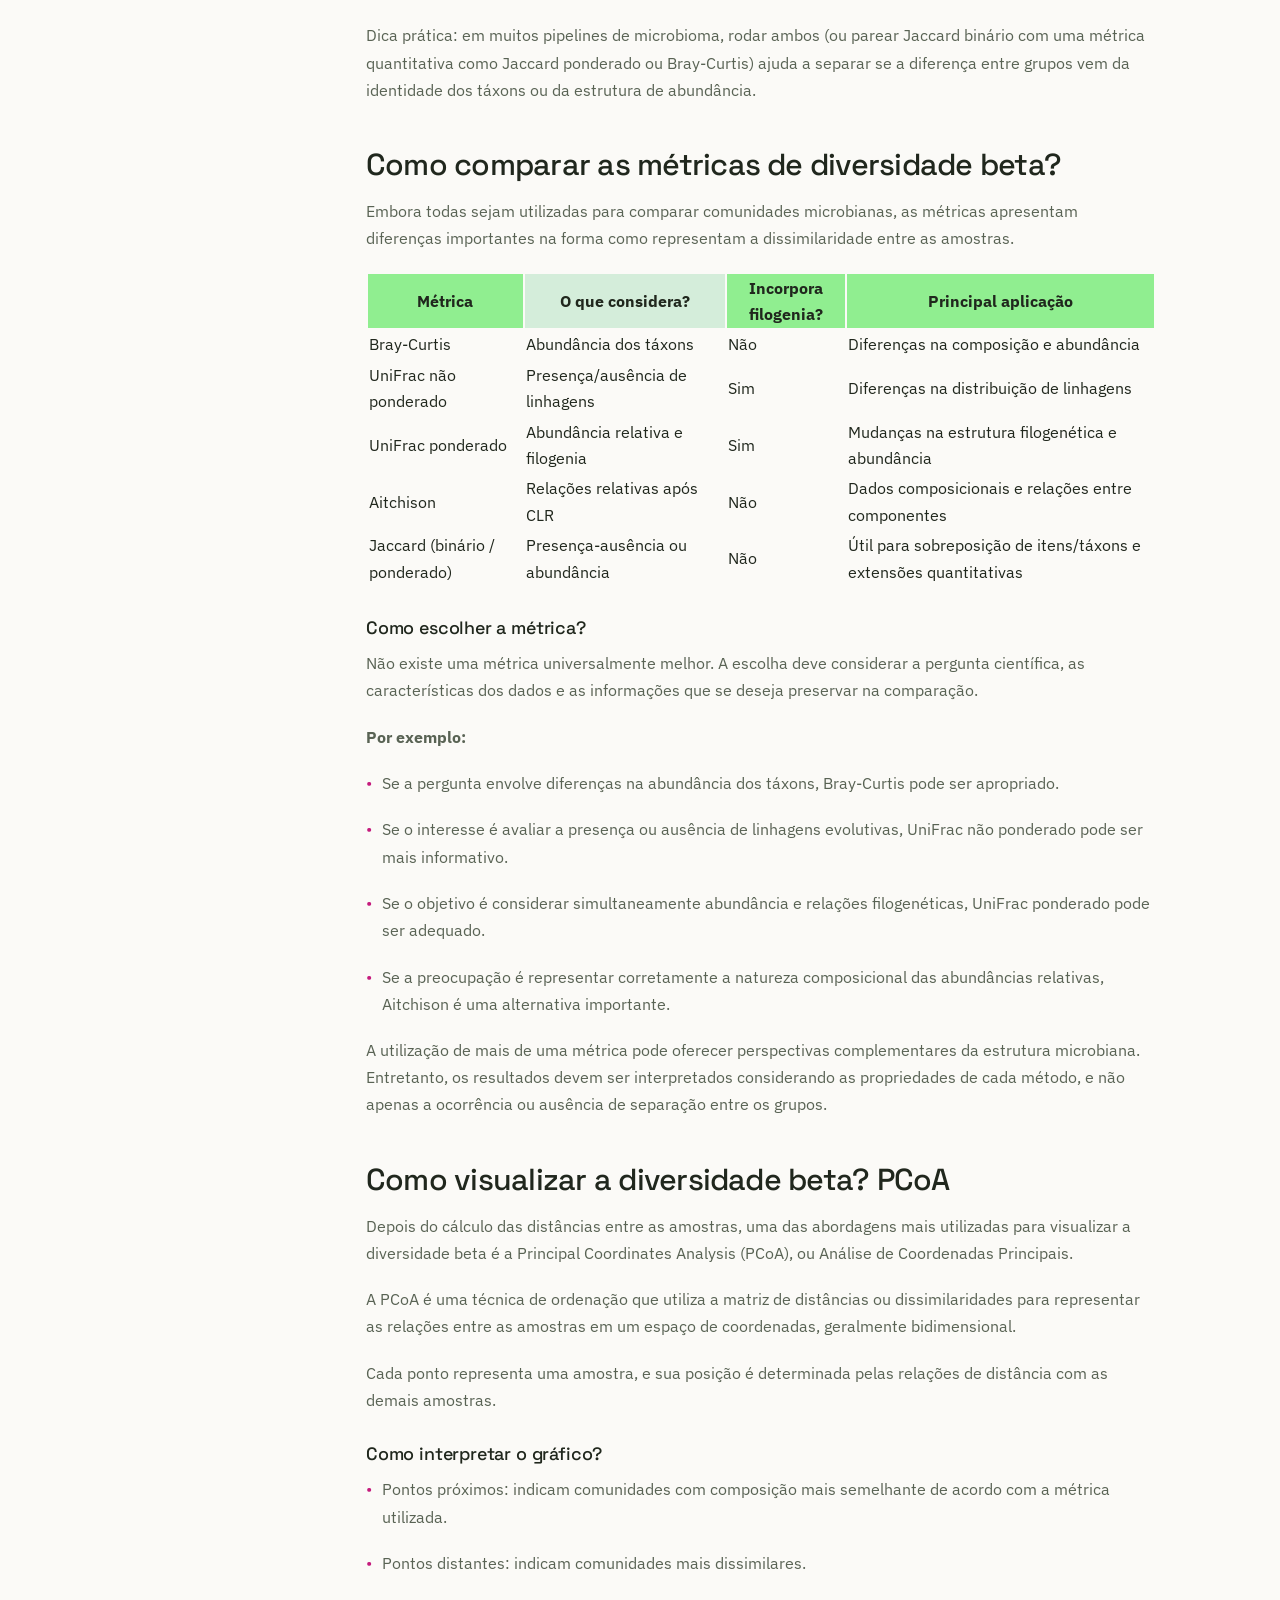
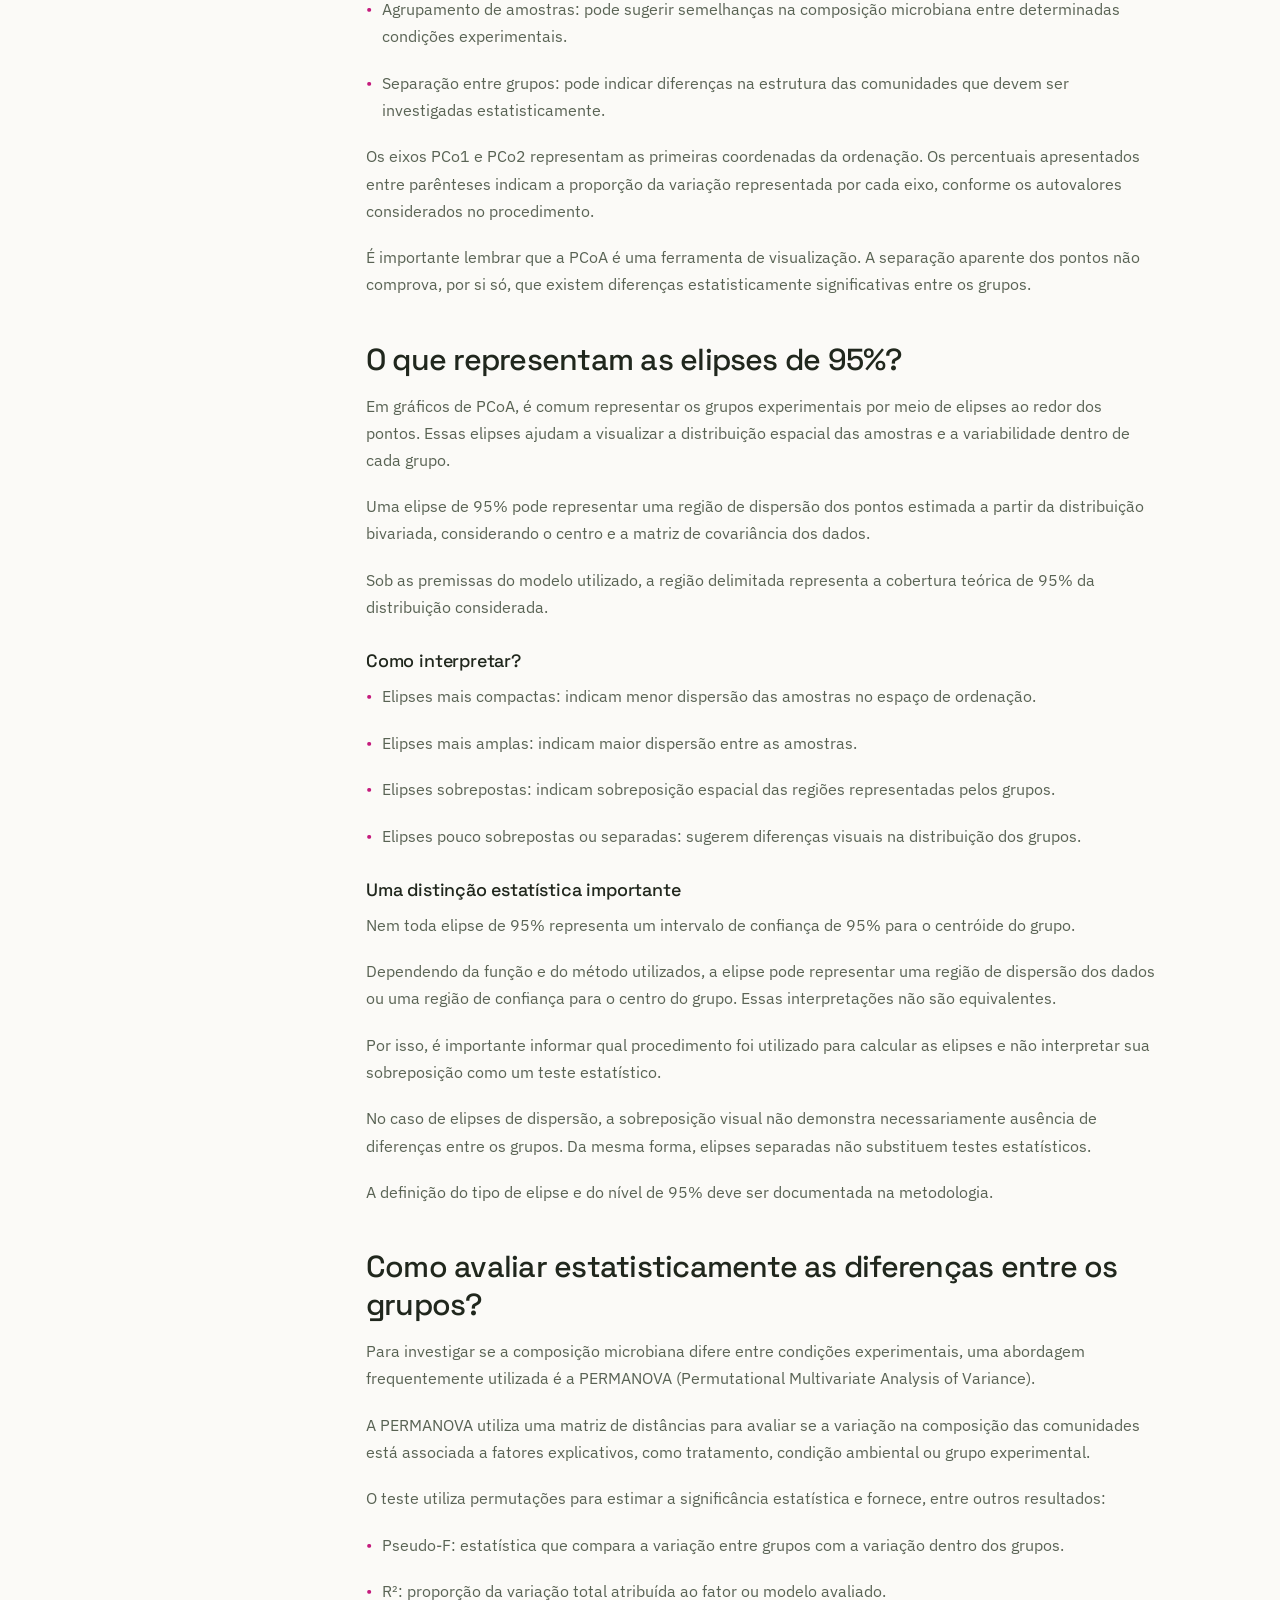
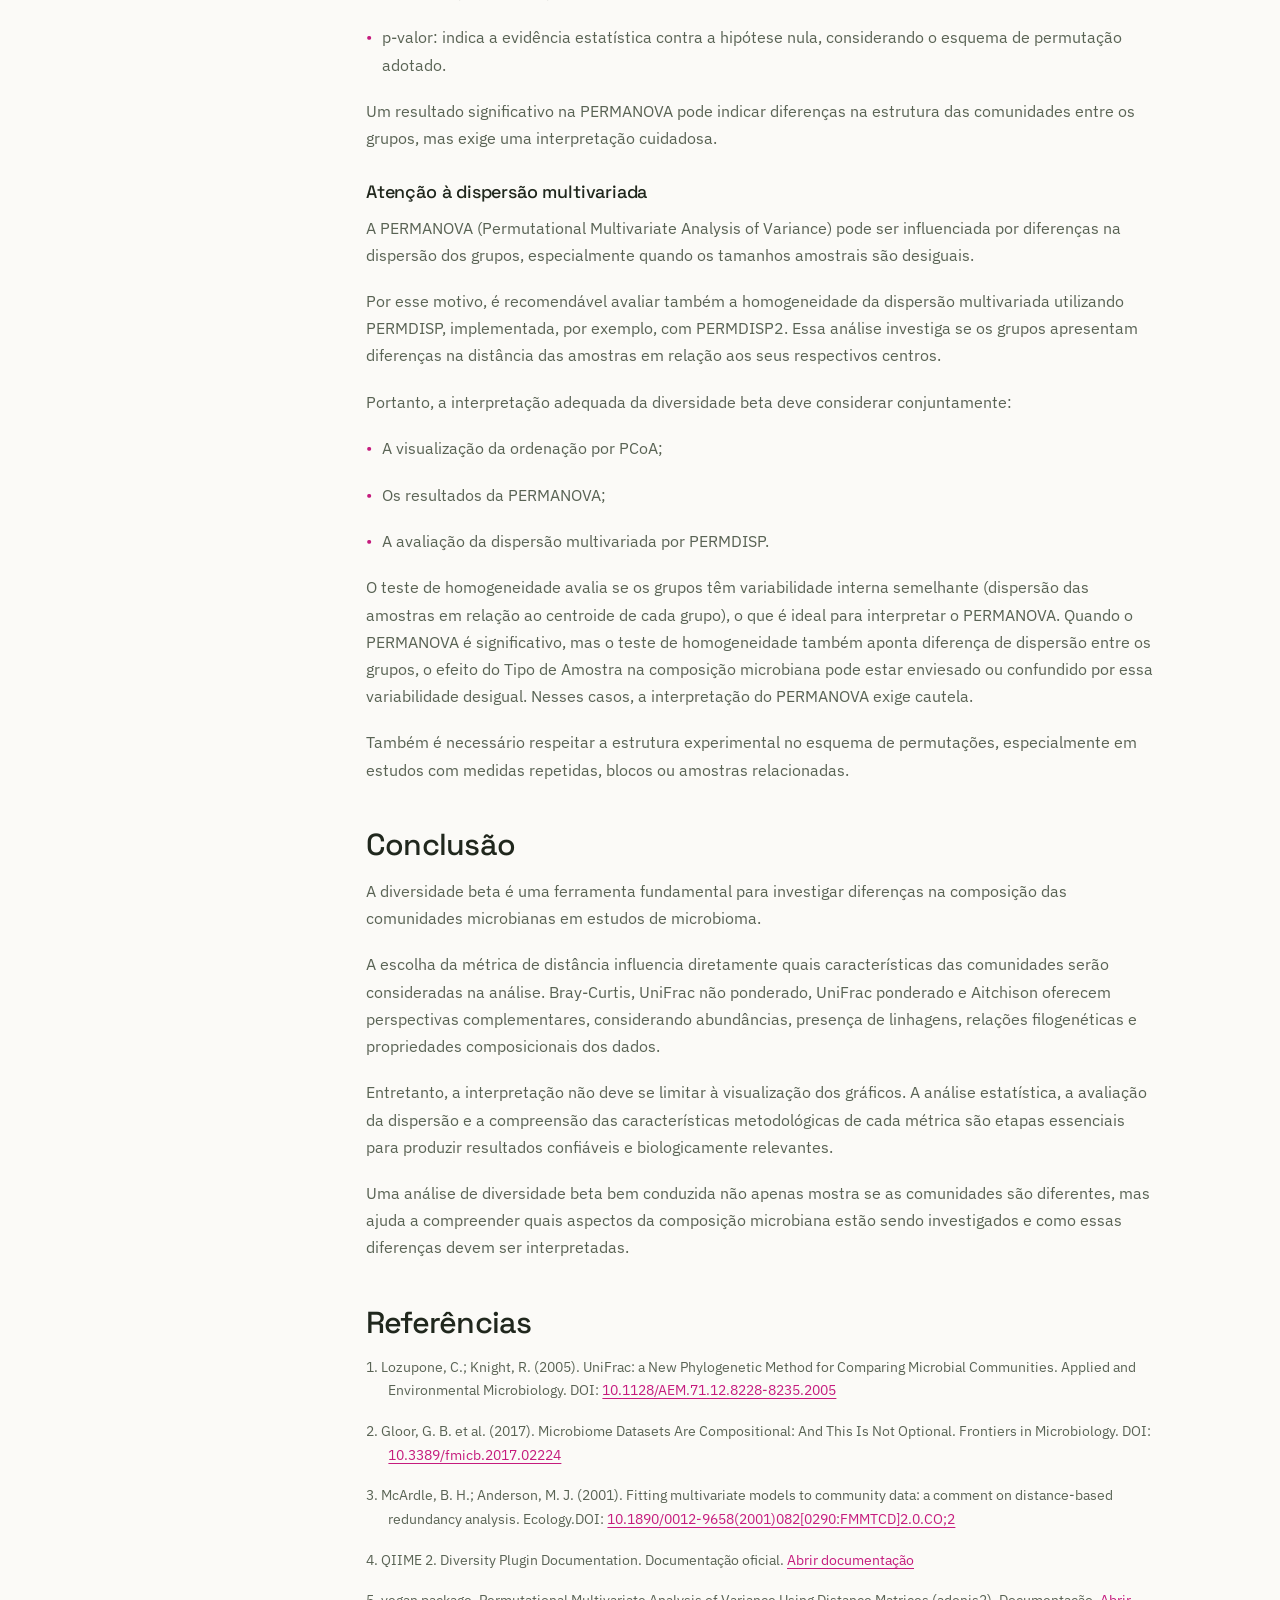
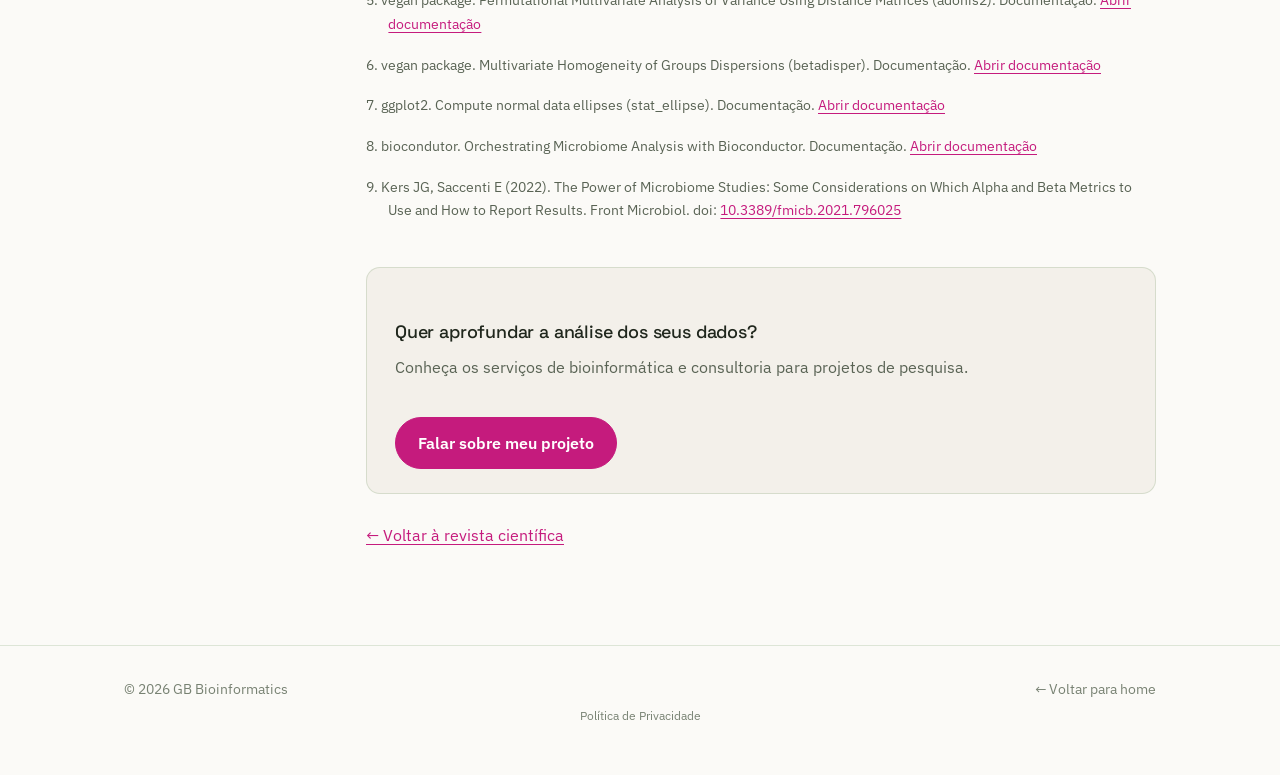
==== commit 2065bc21: "Update artigo-diversidade-beta.html" ====
--- a/artigo-diversidade-beta.html
+++ b/artigo-diversidade-beta.html
@@ -635,7 +635,7 @@
           <table>
             <thead>
               <tr>
-                <th style="background-color: lightgreen">Métrica</th><th style="background-color: lightgreen">O que considera?</th><th style="background-color: lightgreen">Incorpora filogenia?</th><th style="background-color: lightgreen">Principal aplicação</th>
+                <th style="background-color: lightgreen">Métrica</th><th style="background-color: #d4edda">O que considera?</th><th style="background-color: #90ee90">Incorpora filogenia?</th><th style="background-color: lightgreen">Principal aplicação</th>
               </tr>
             </thead>
             <tbody>
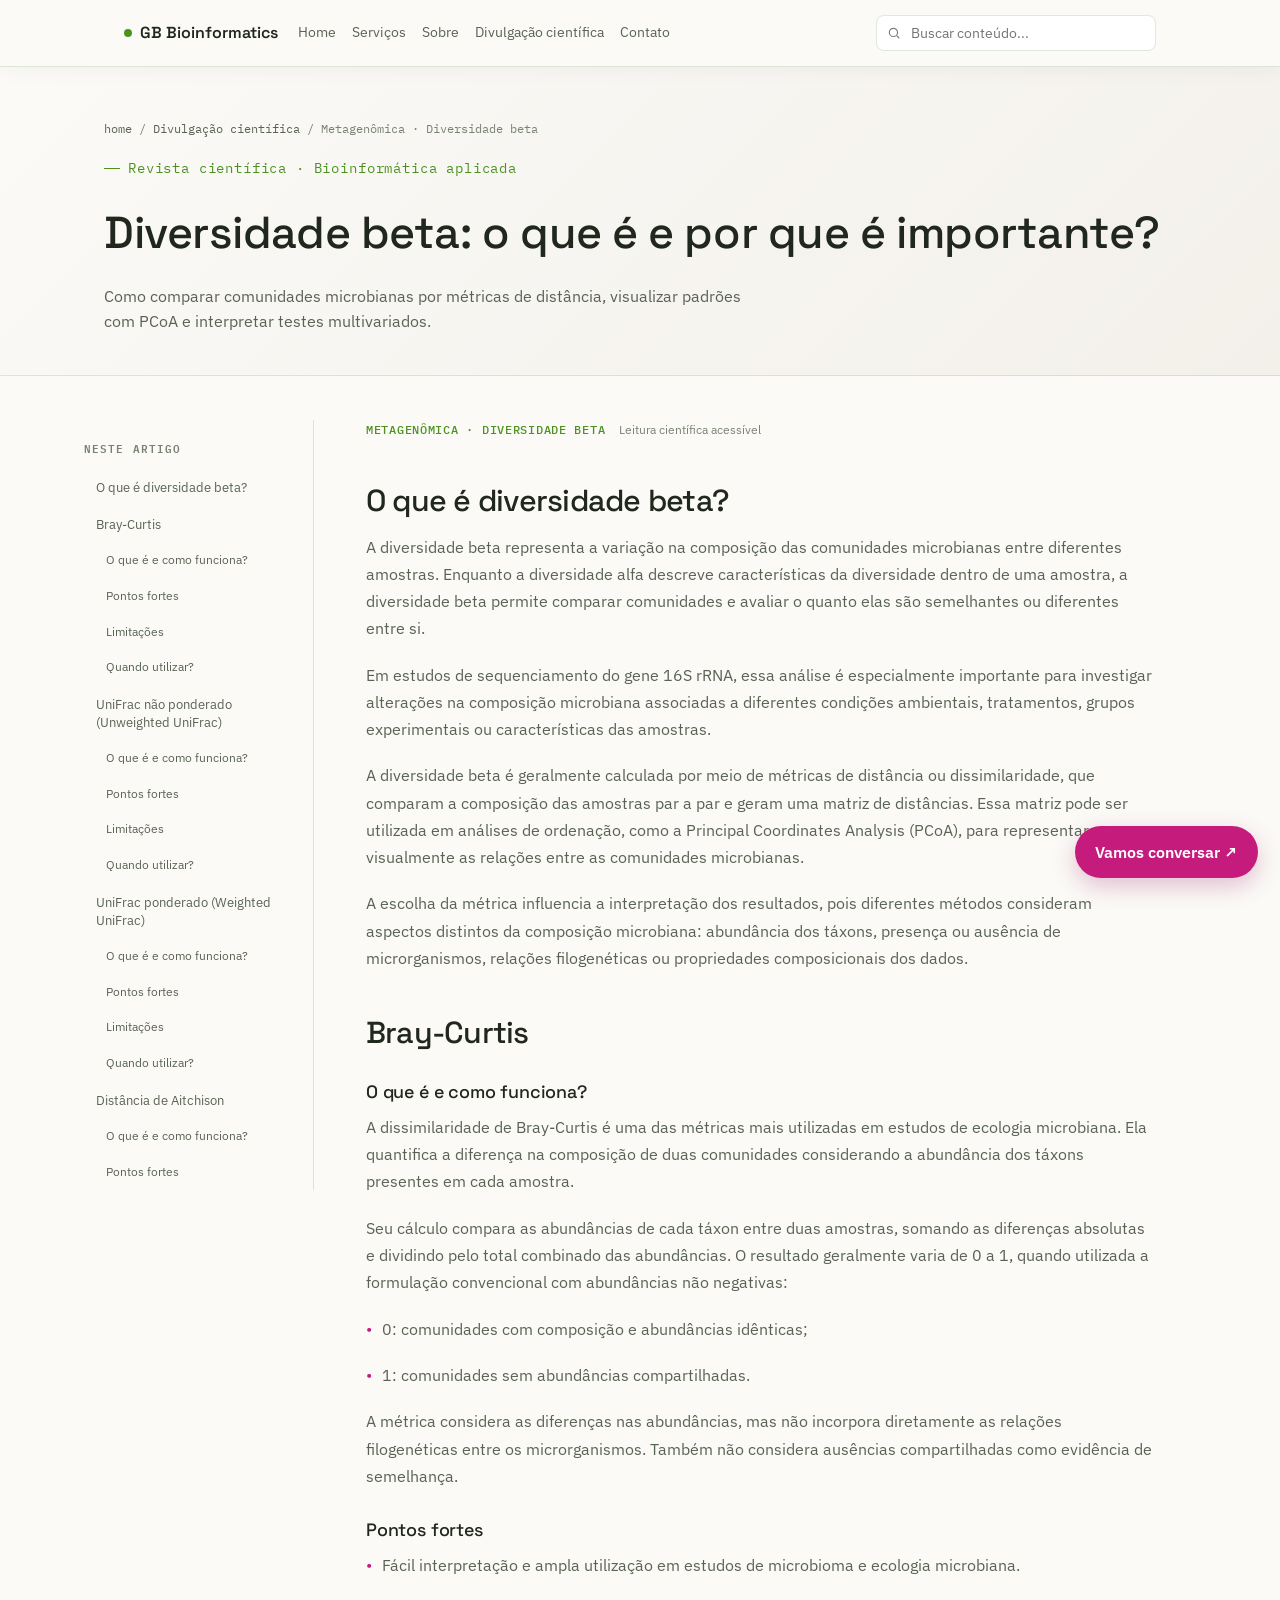
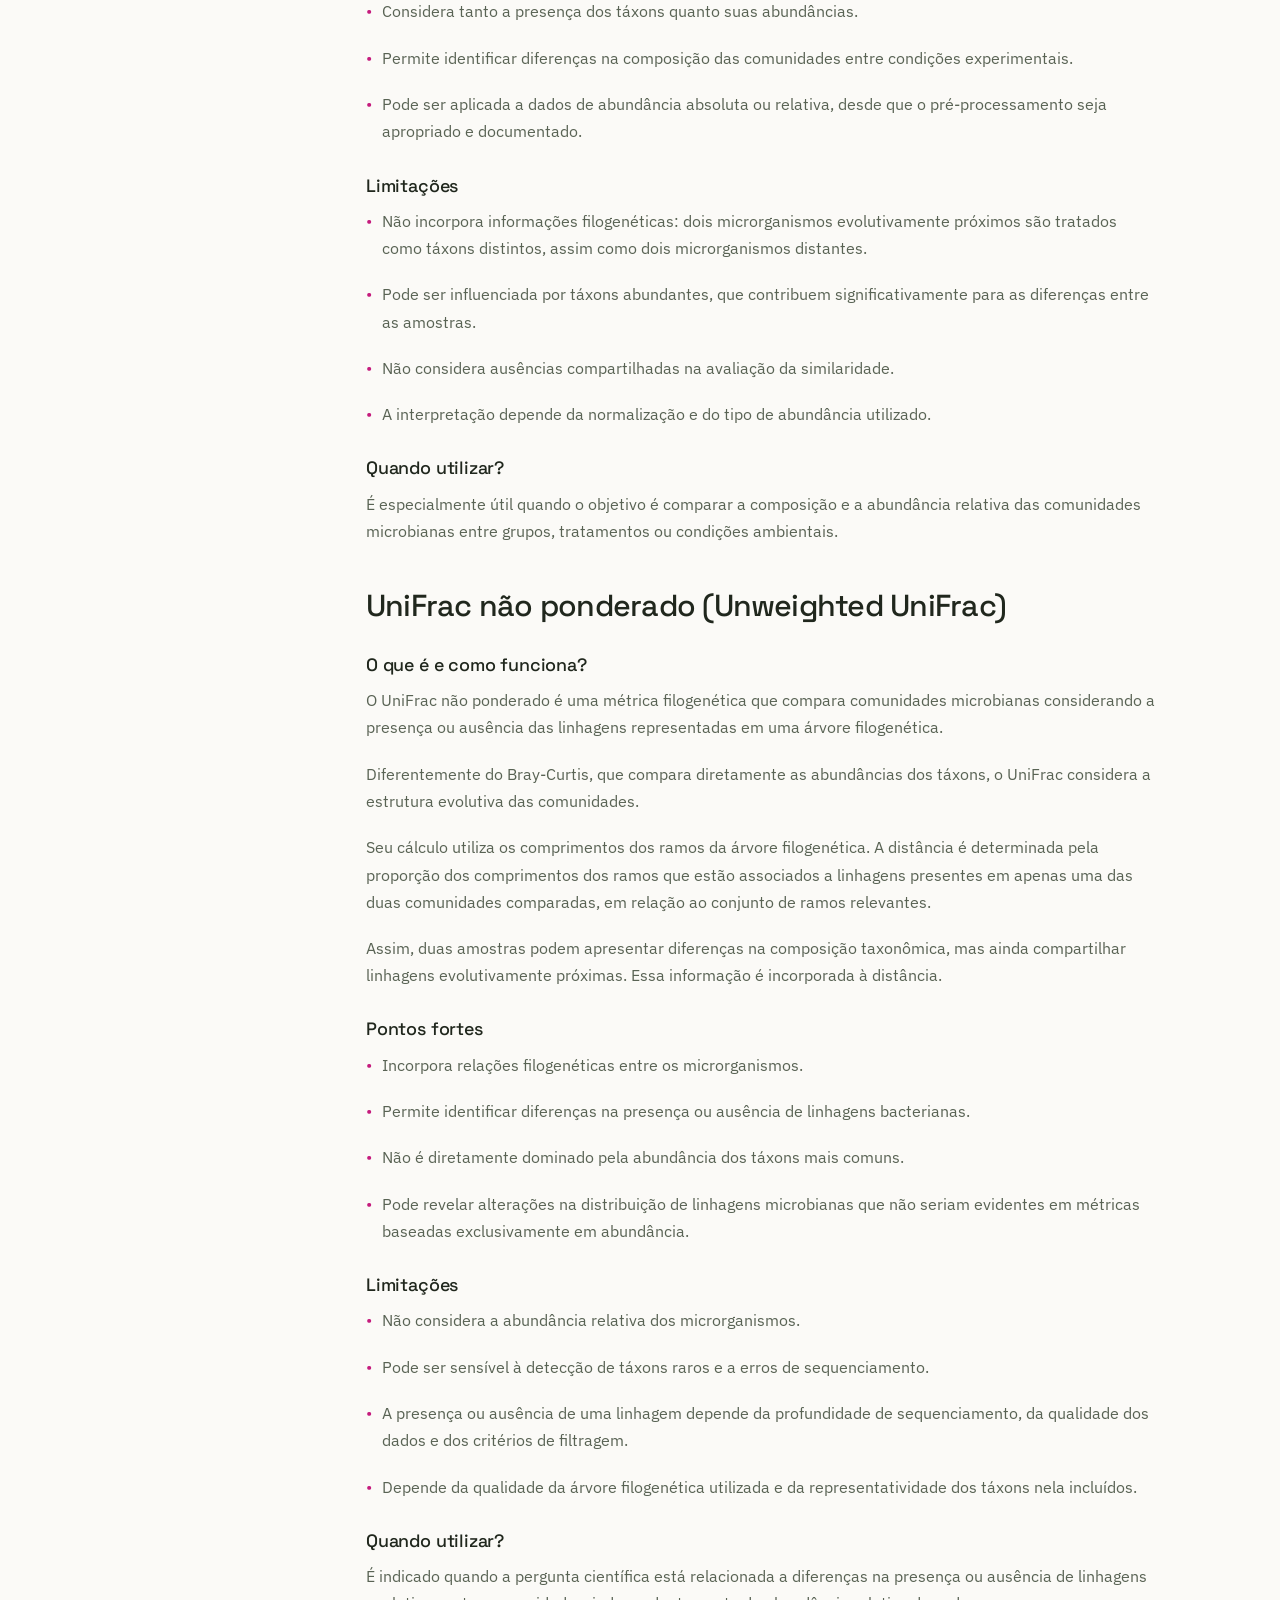
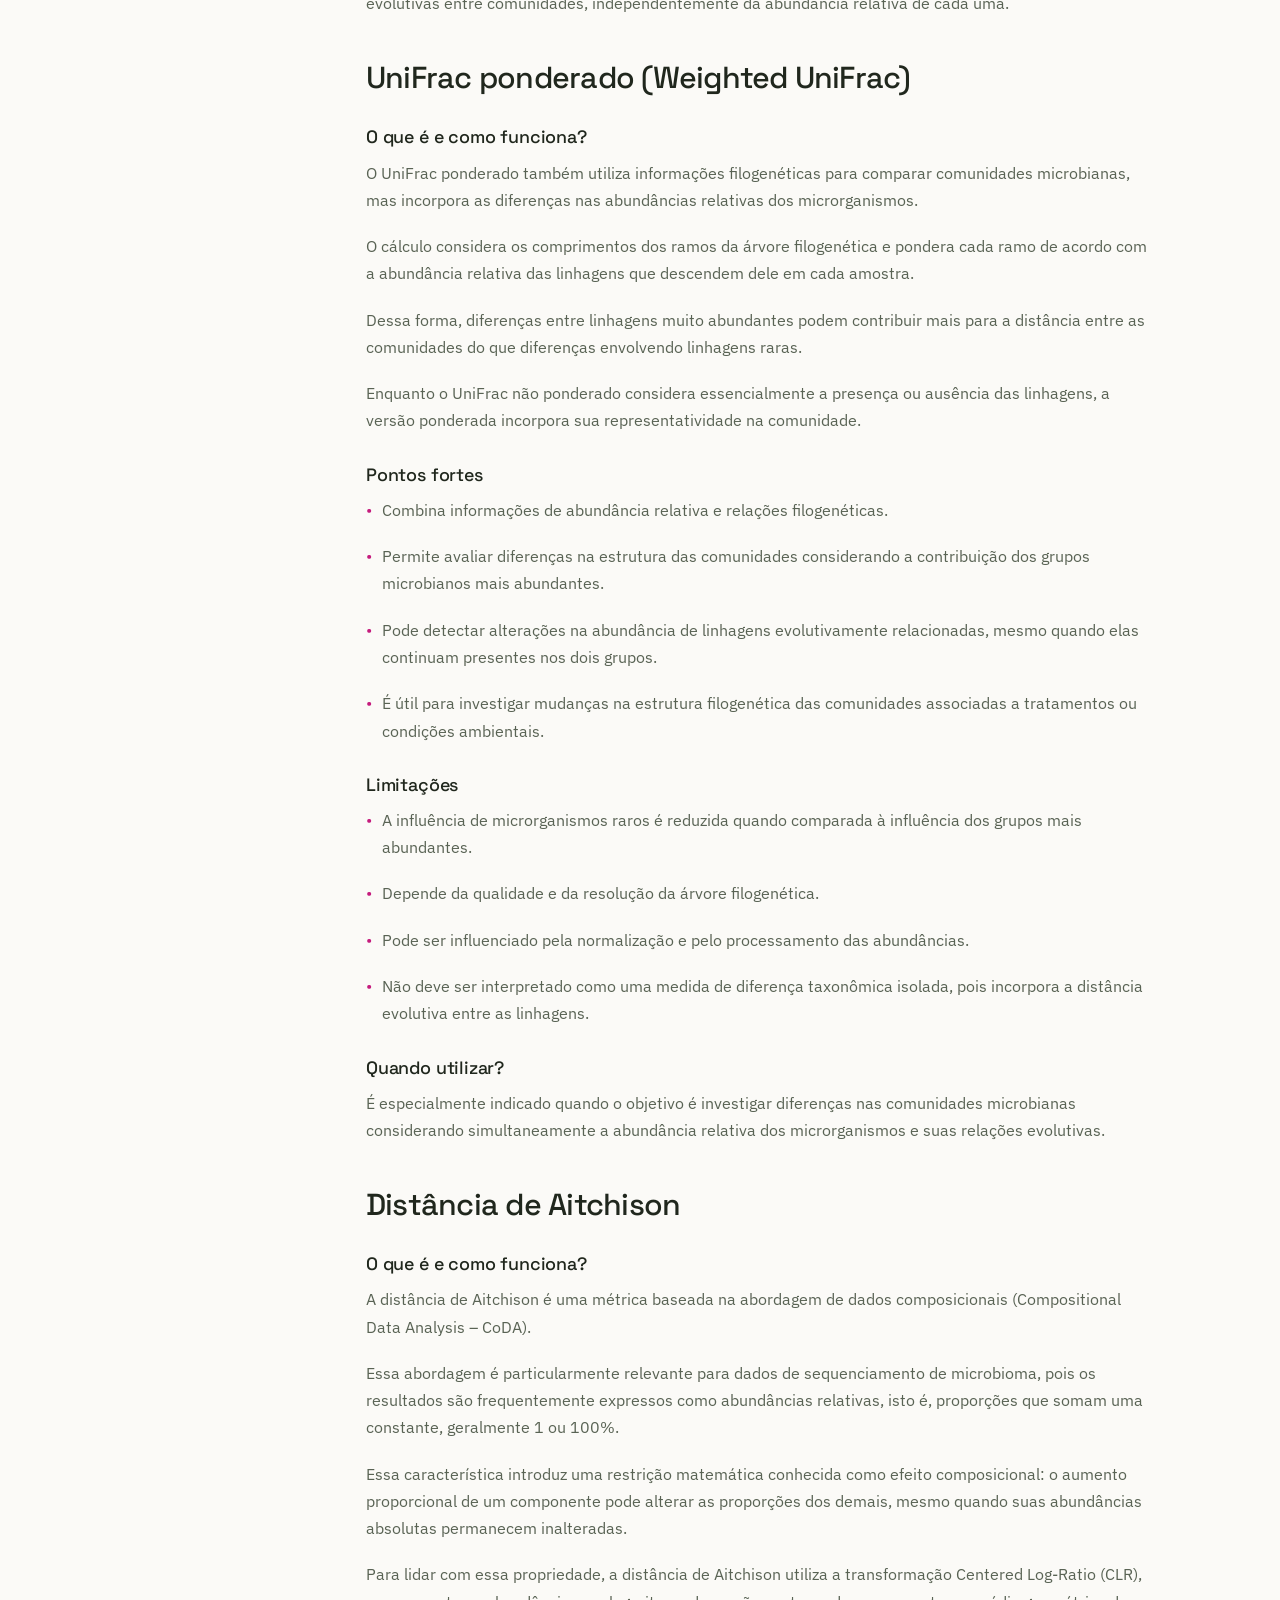
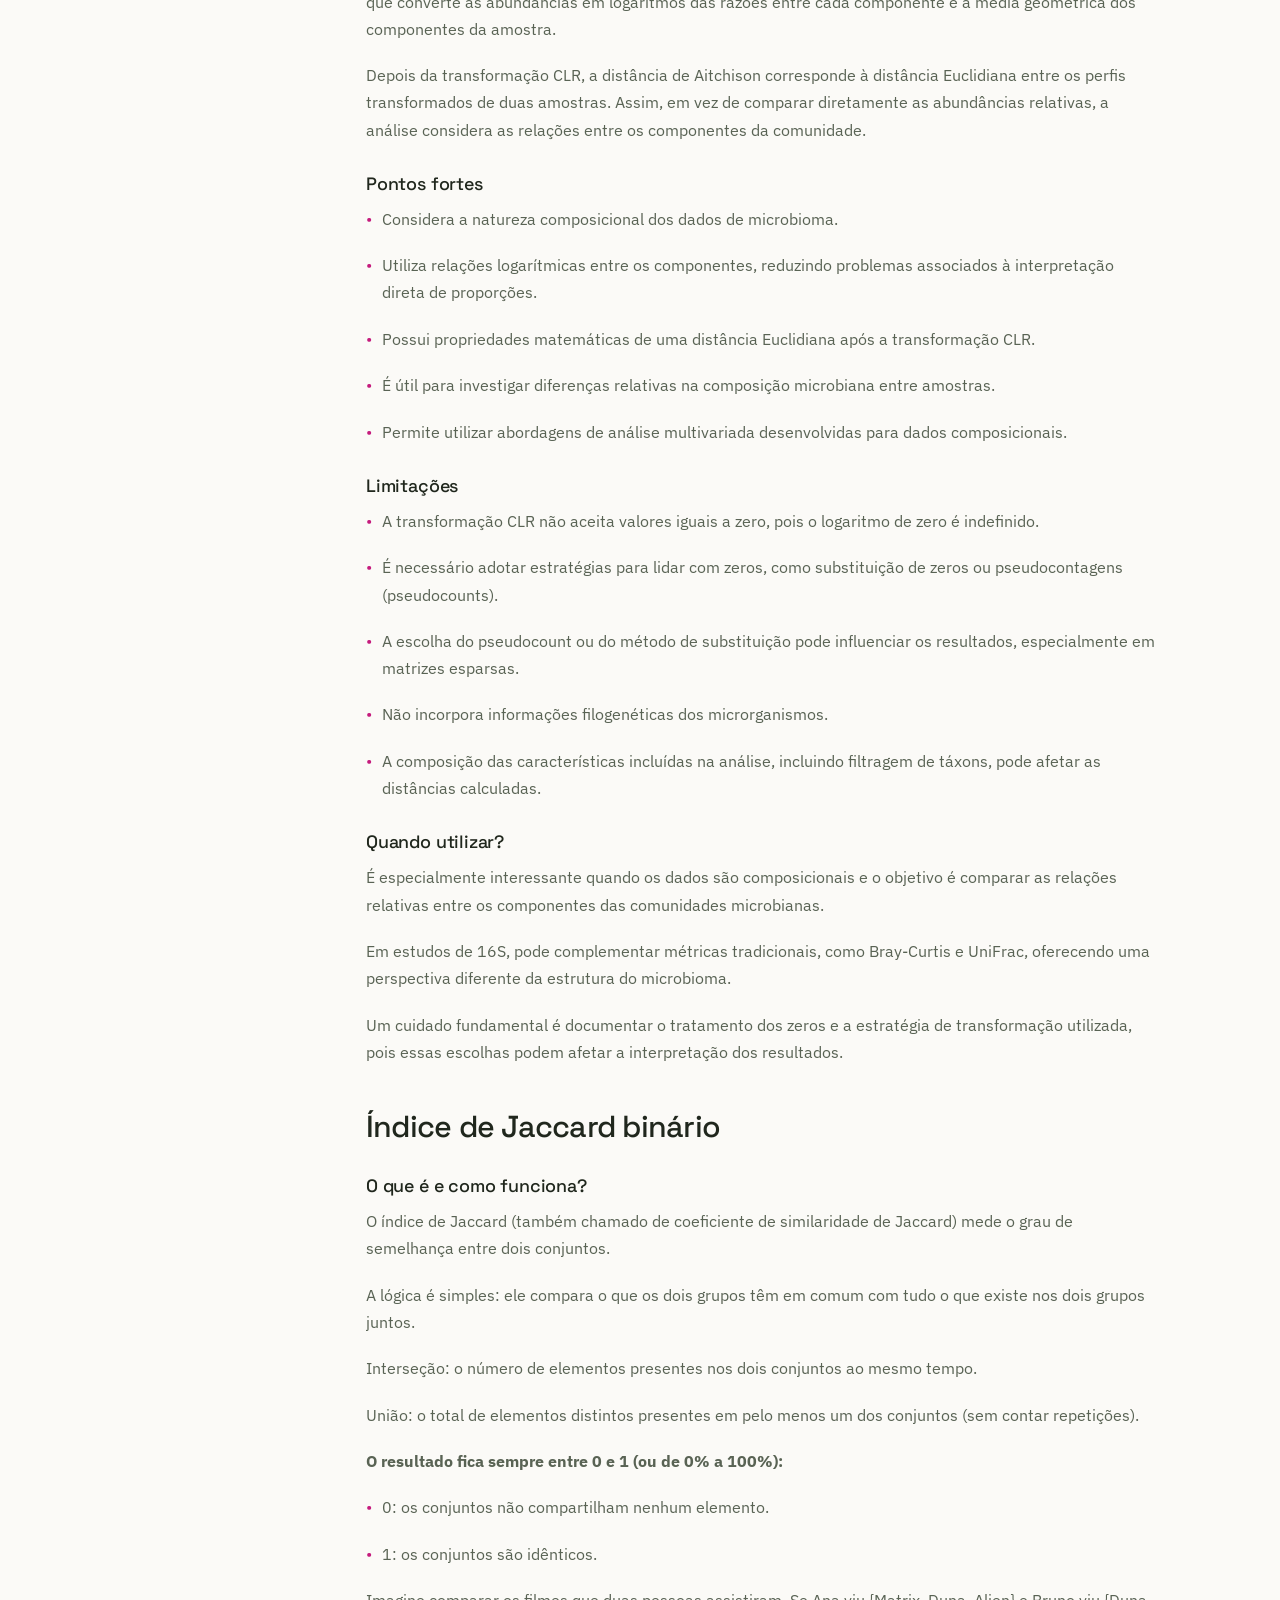
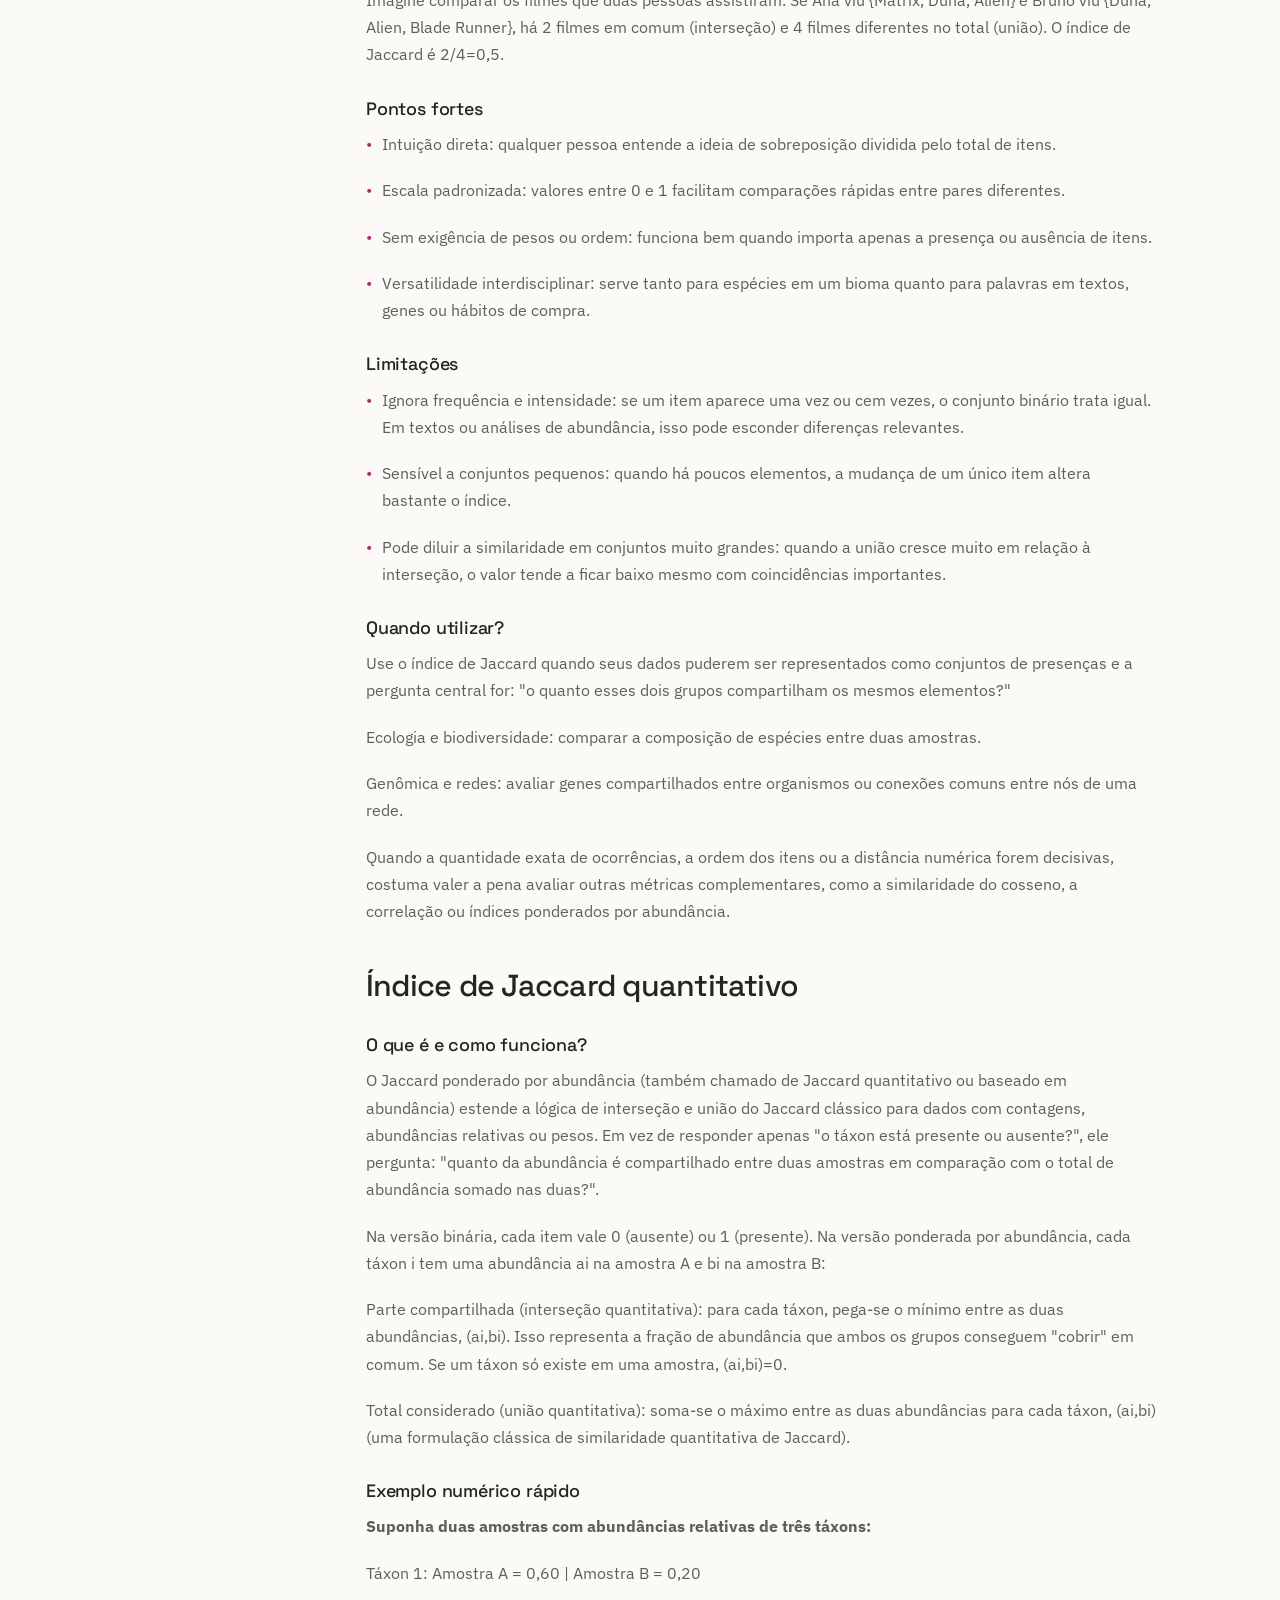
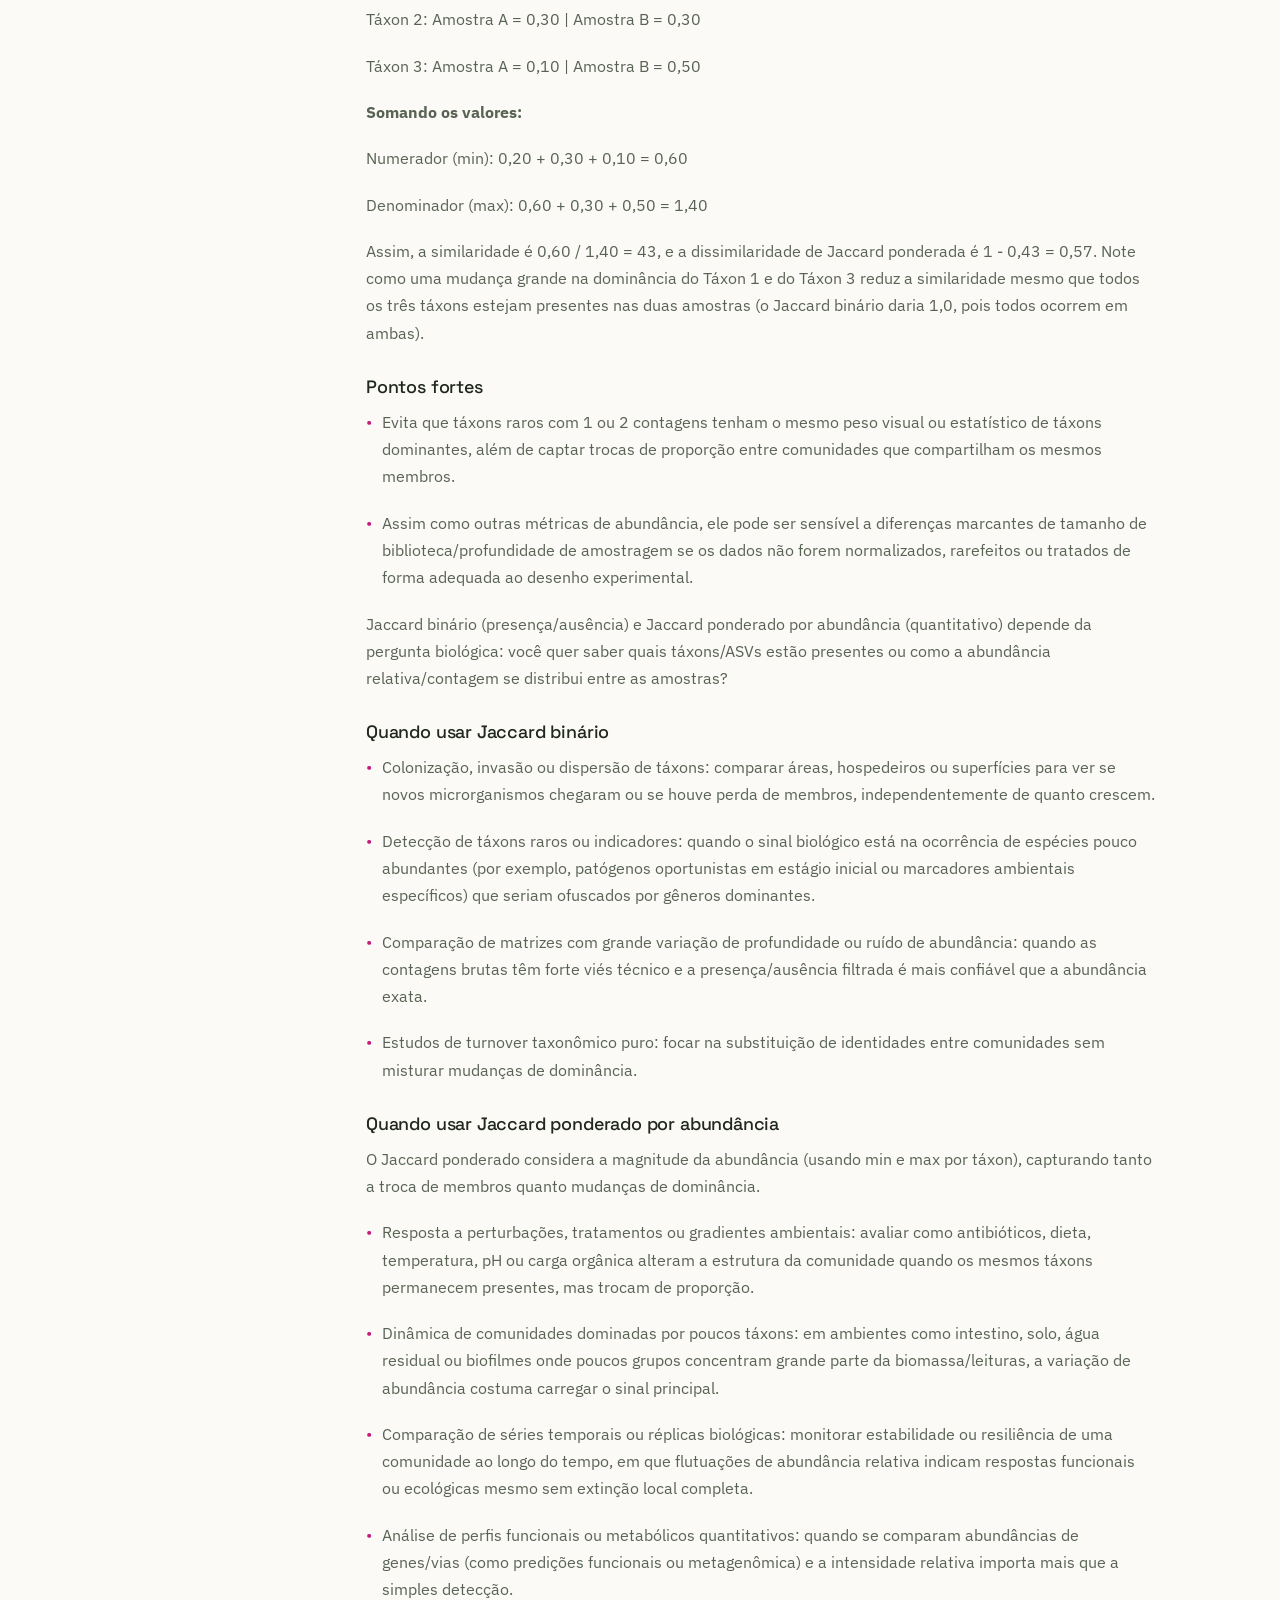
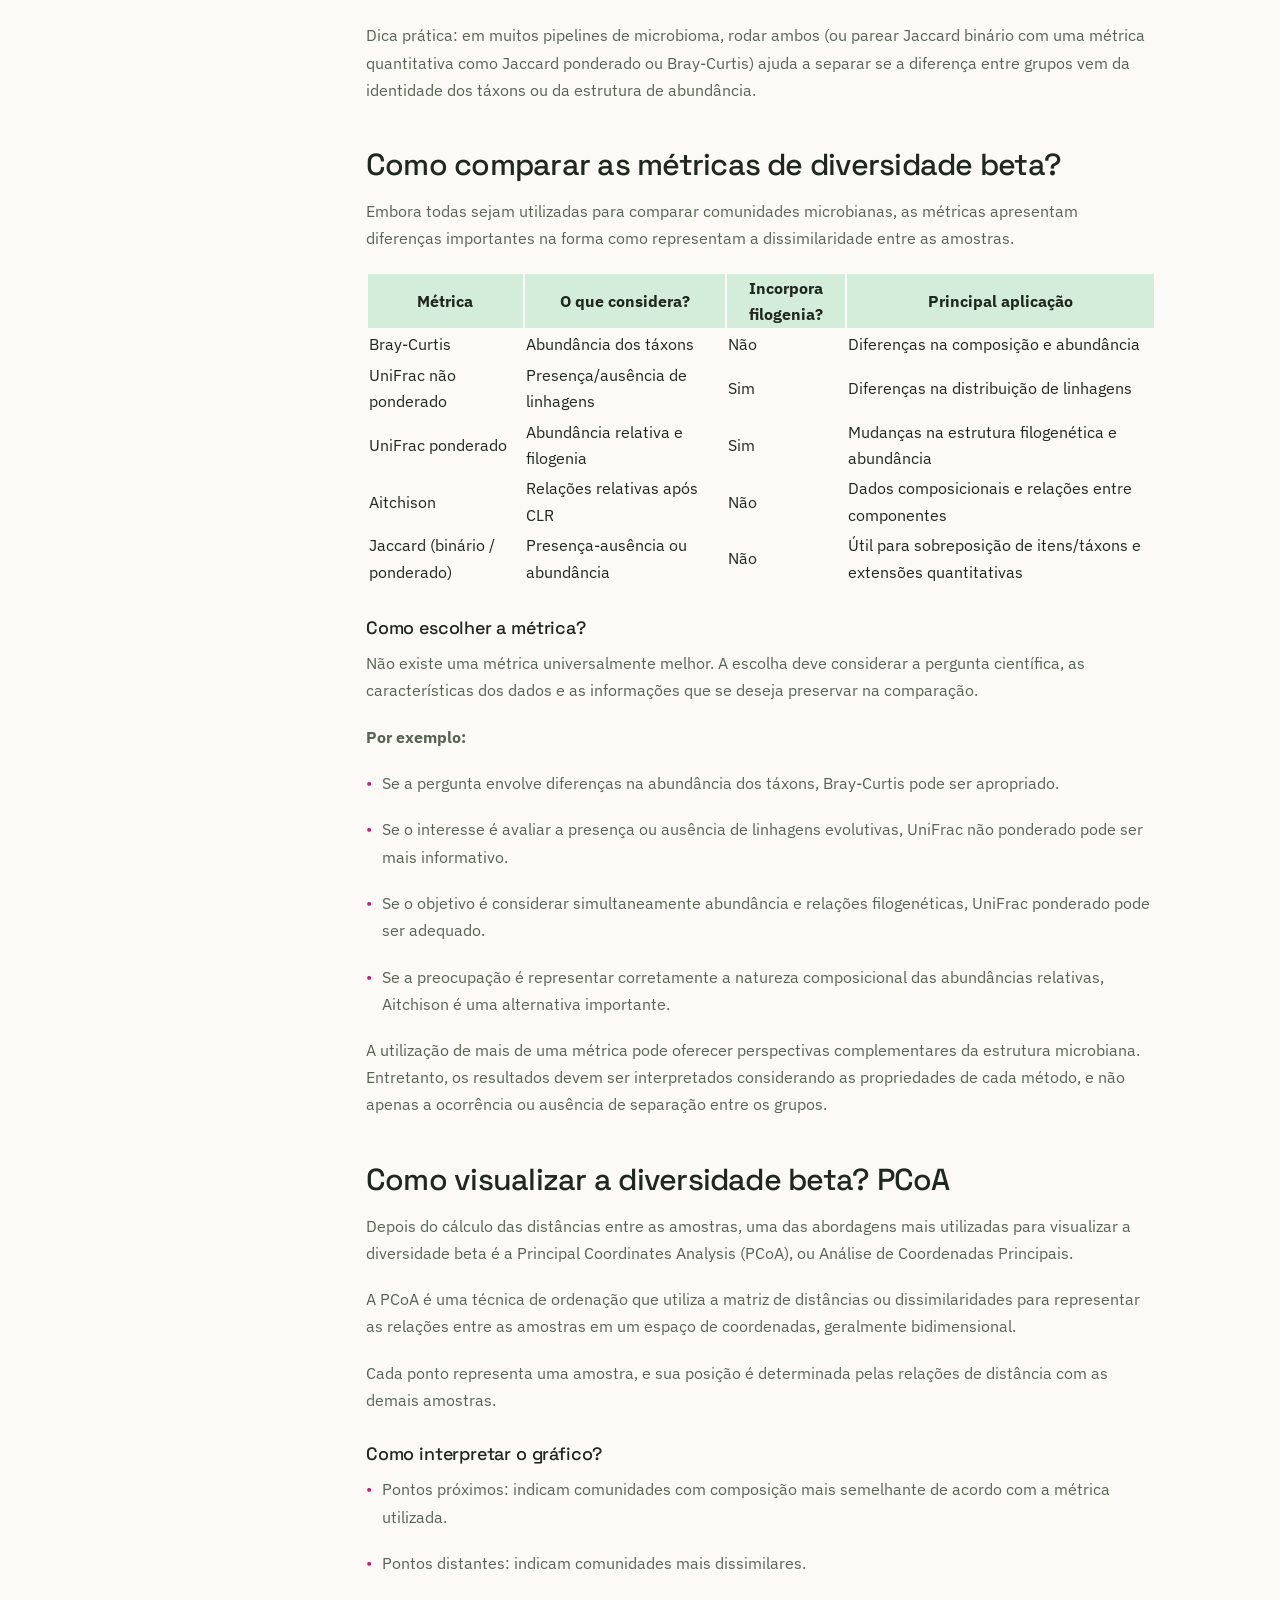
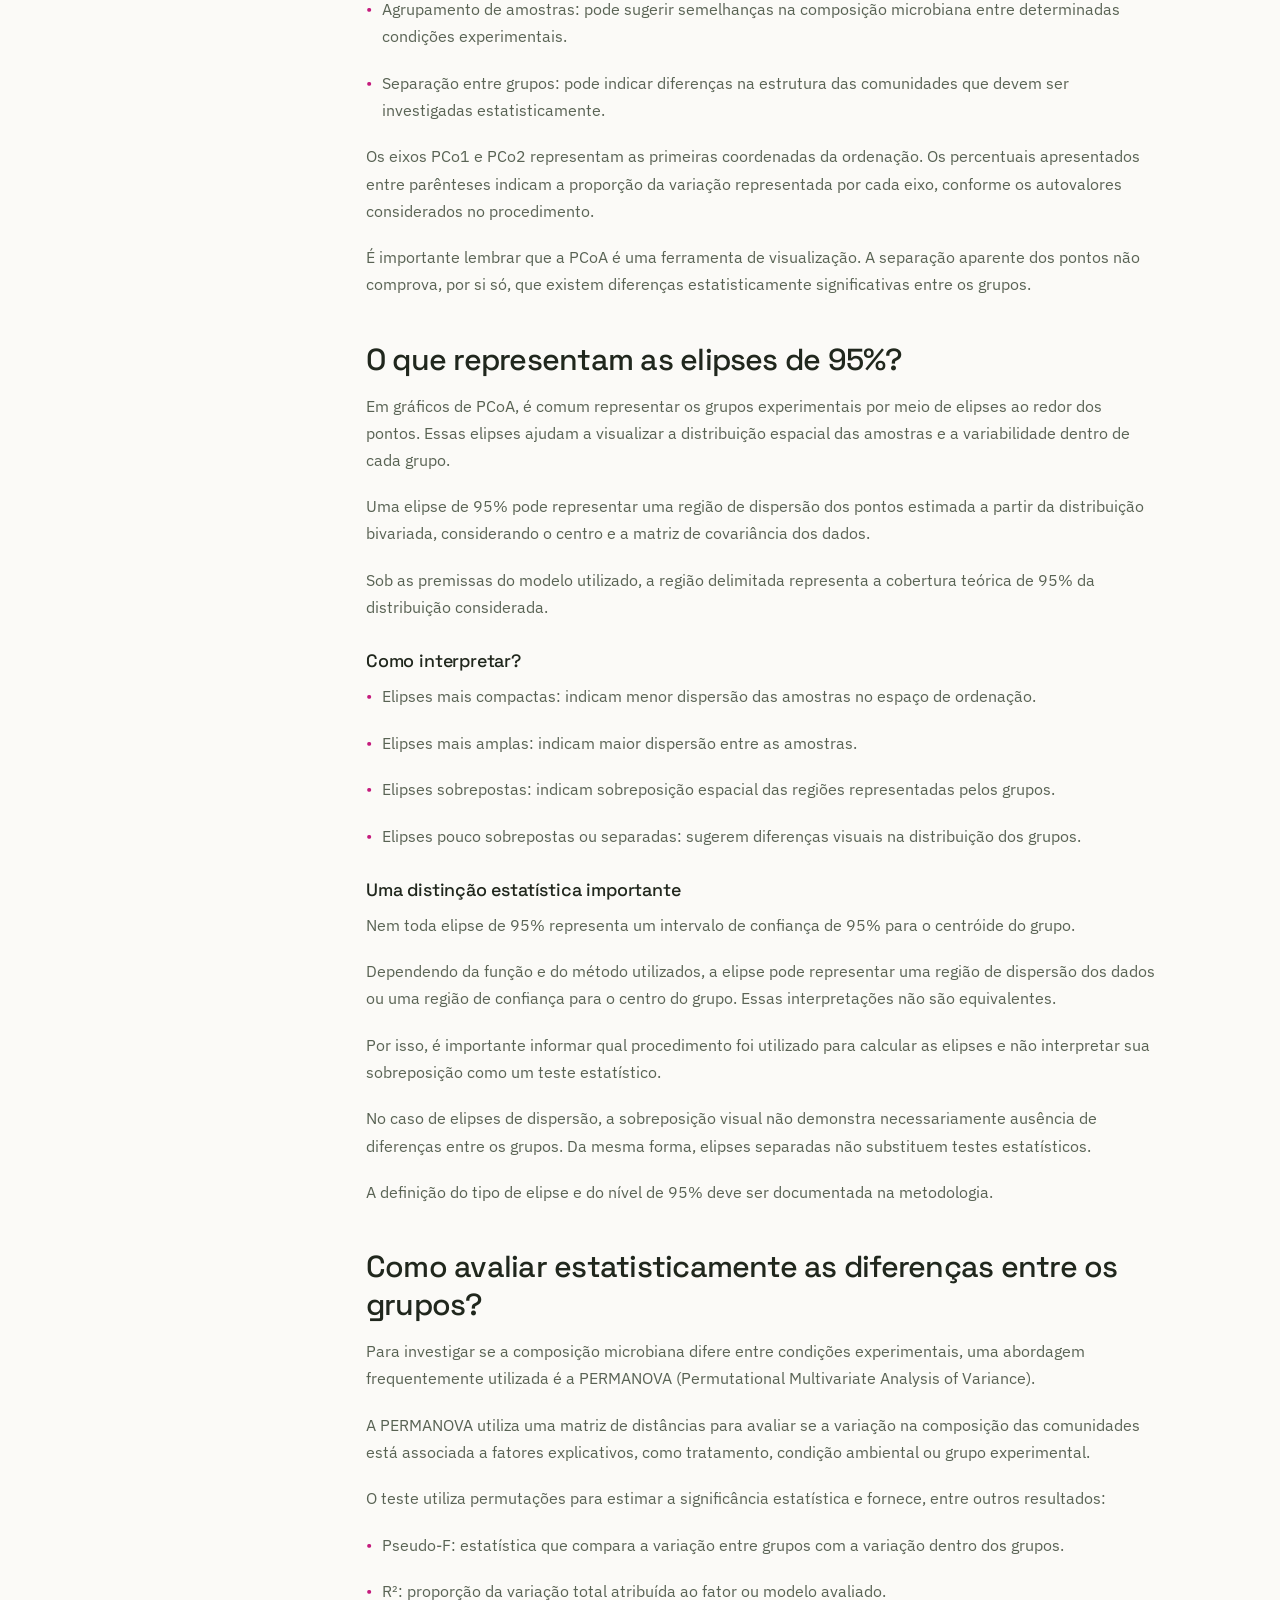
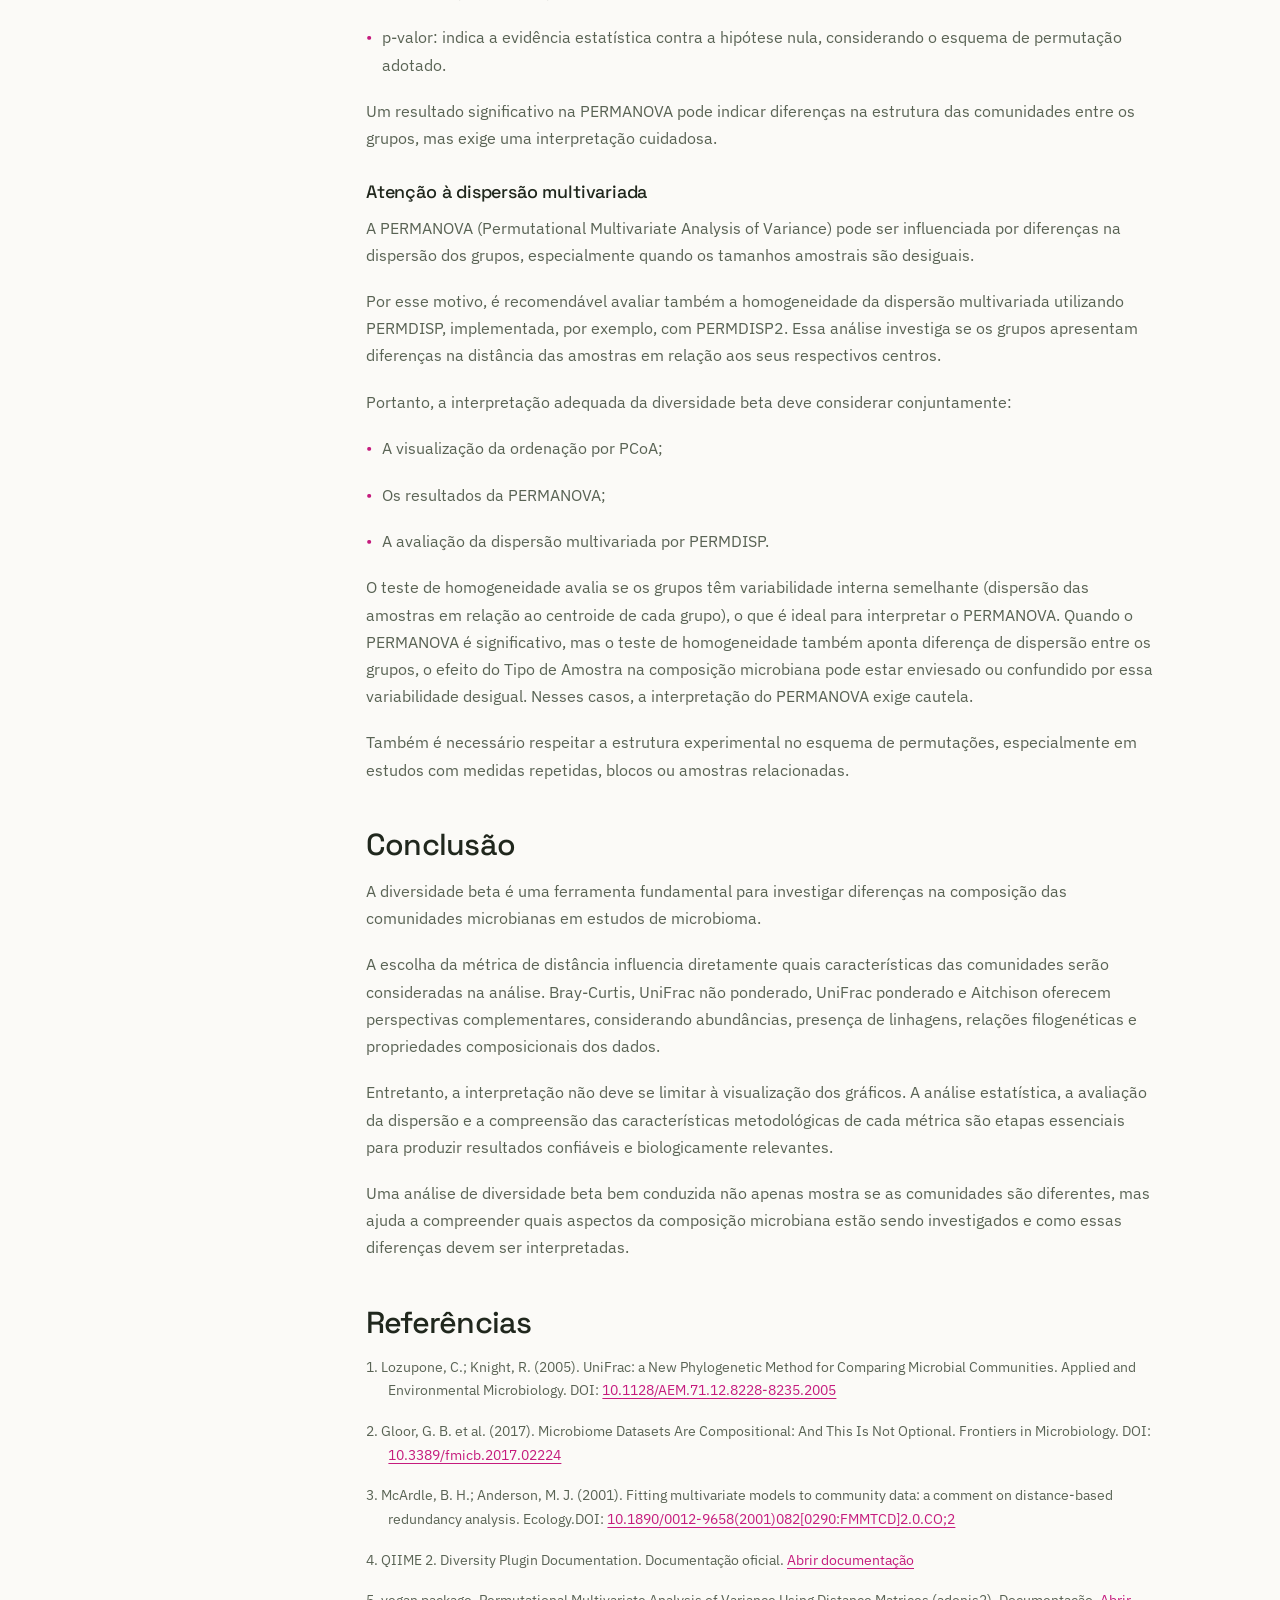
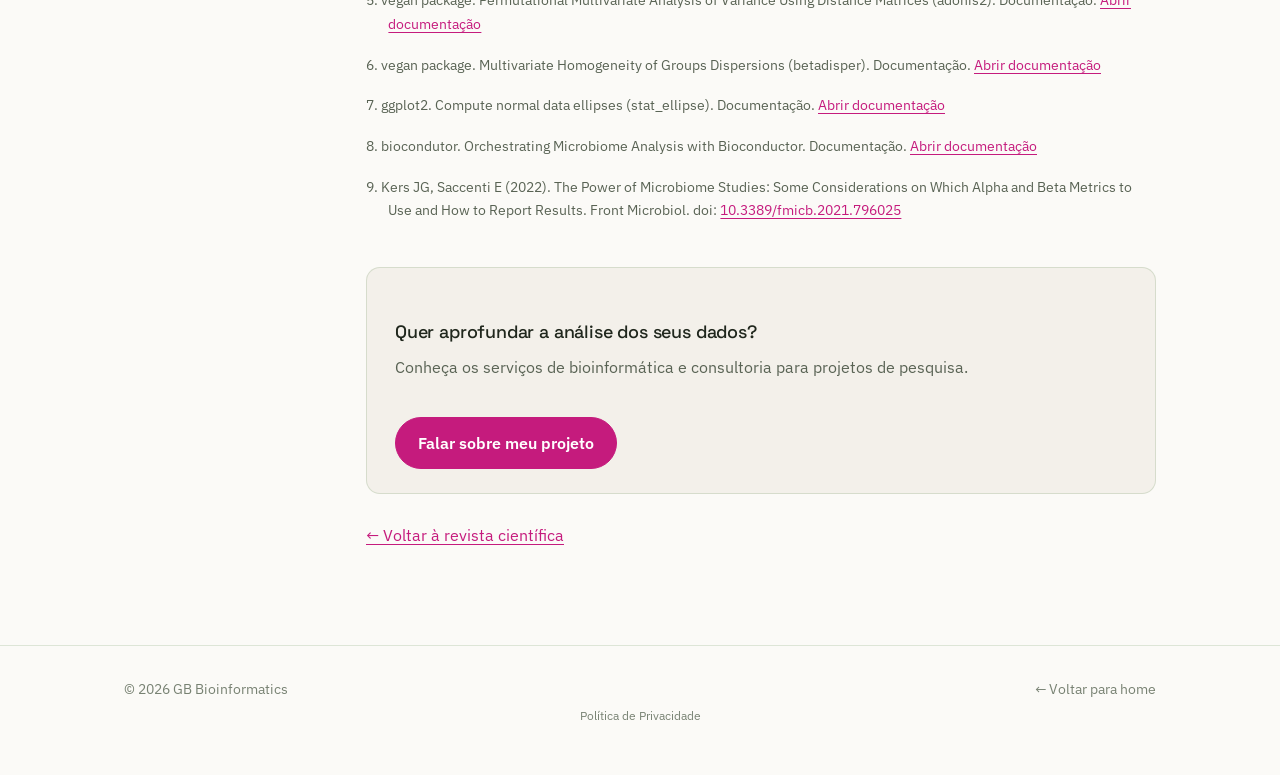
==== commit e47ea873: "Update artigo-diversidade-beta.html" ====
--- a/artigo-diversidade-beta.html
+++ b/artigo-diversidade-beta.html
@@ -635,7 +635,7 @@
           <table>
             <thead>
               <tr>
-                <th style="background-color: lightgreen">Métrica</th><th style="background-color: #d4edda">O que considera?</th><th style="background-color: #90ee90">Incorpora filogenia?</th><th style="background-color: lightgreen">Principal aplicação</th>
+                <th style="background-color: #d4edda">Métrica</th><th style="background-color: #d4edda">O que considera?</th><th style="background-color: #d4edda">Incorpora filogenia?</th><th style="background-color: #d4edda">Principal aplicação</th>
               </tr>
             </thead>
             <tbody>
